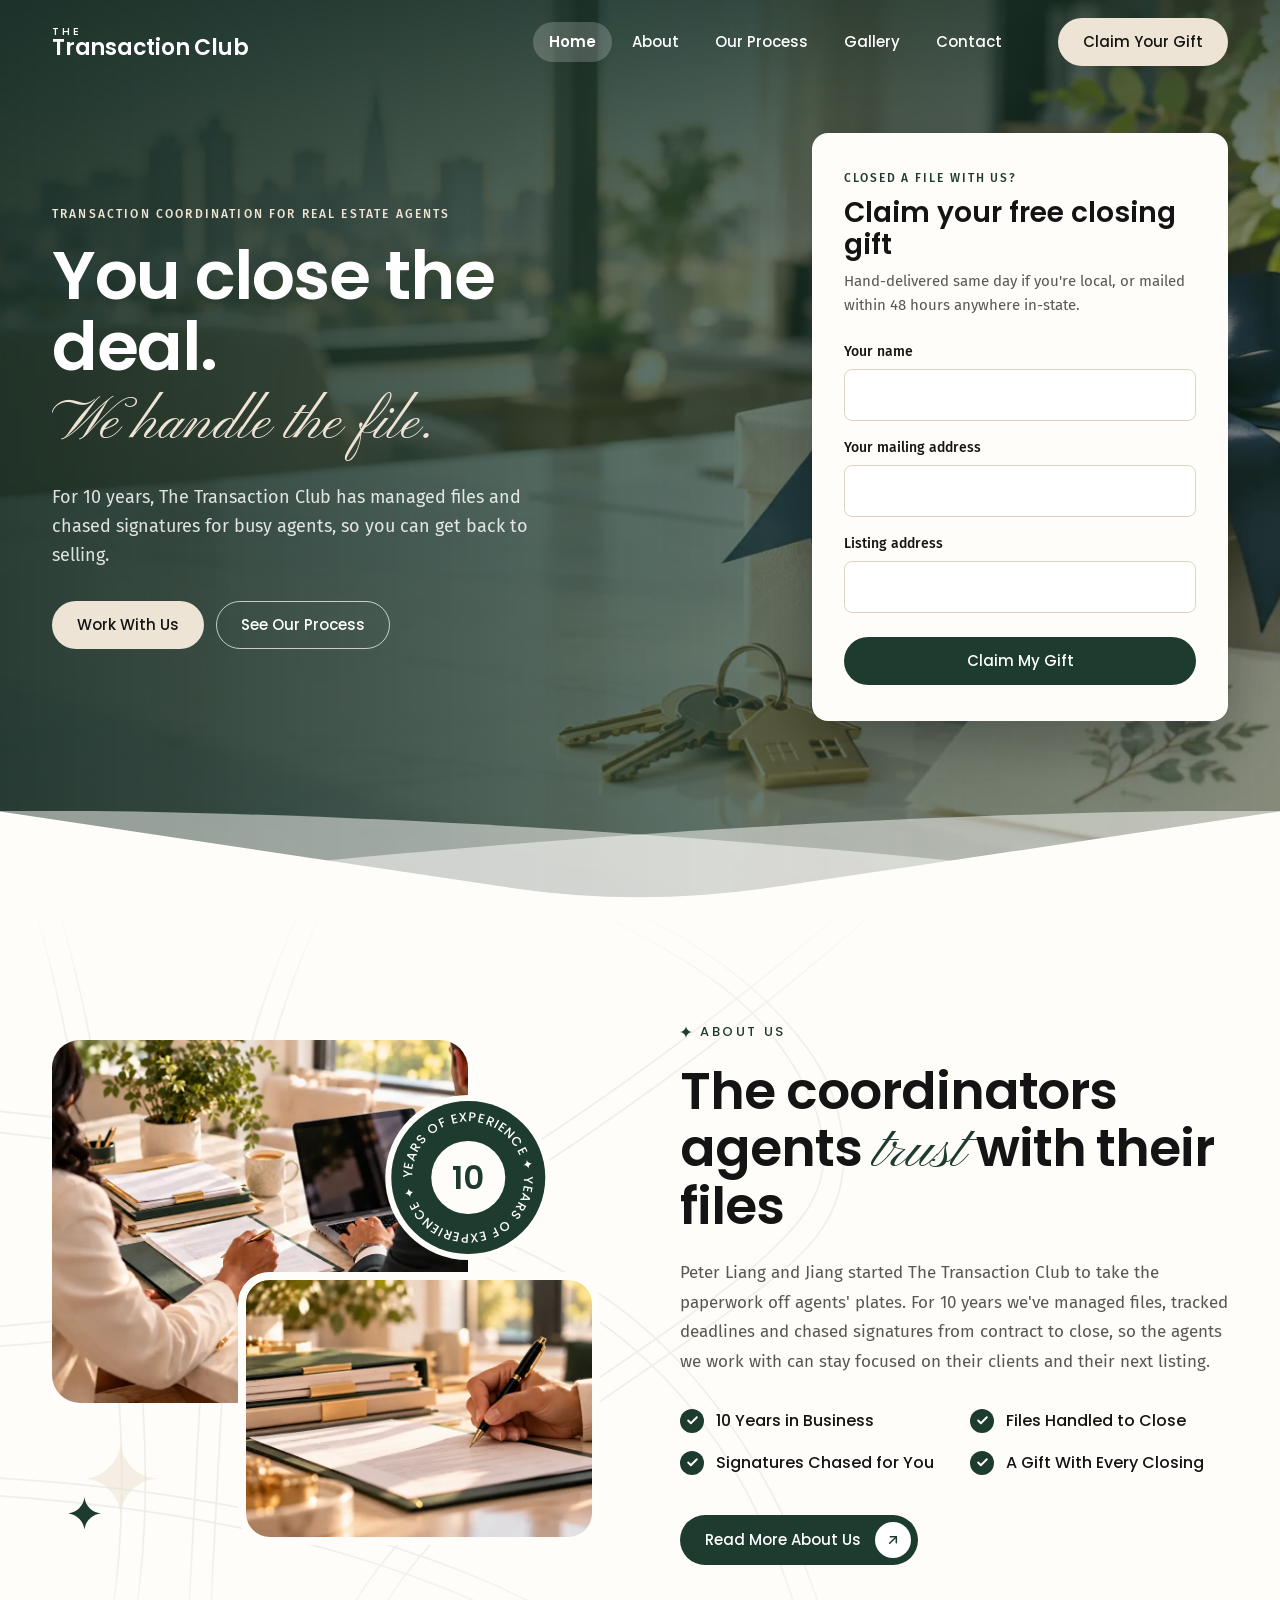
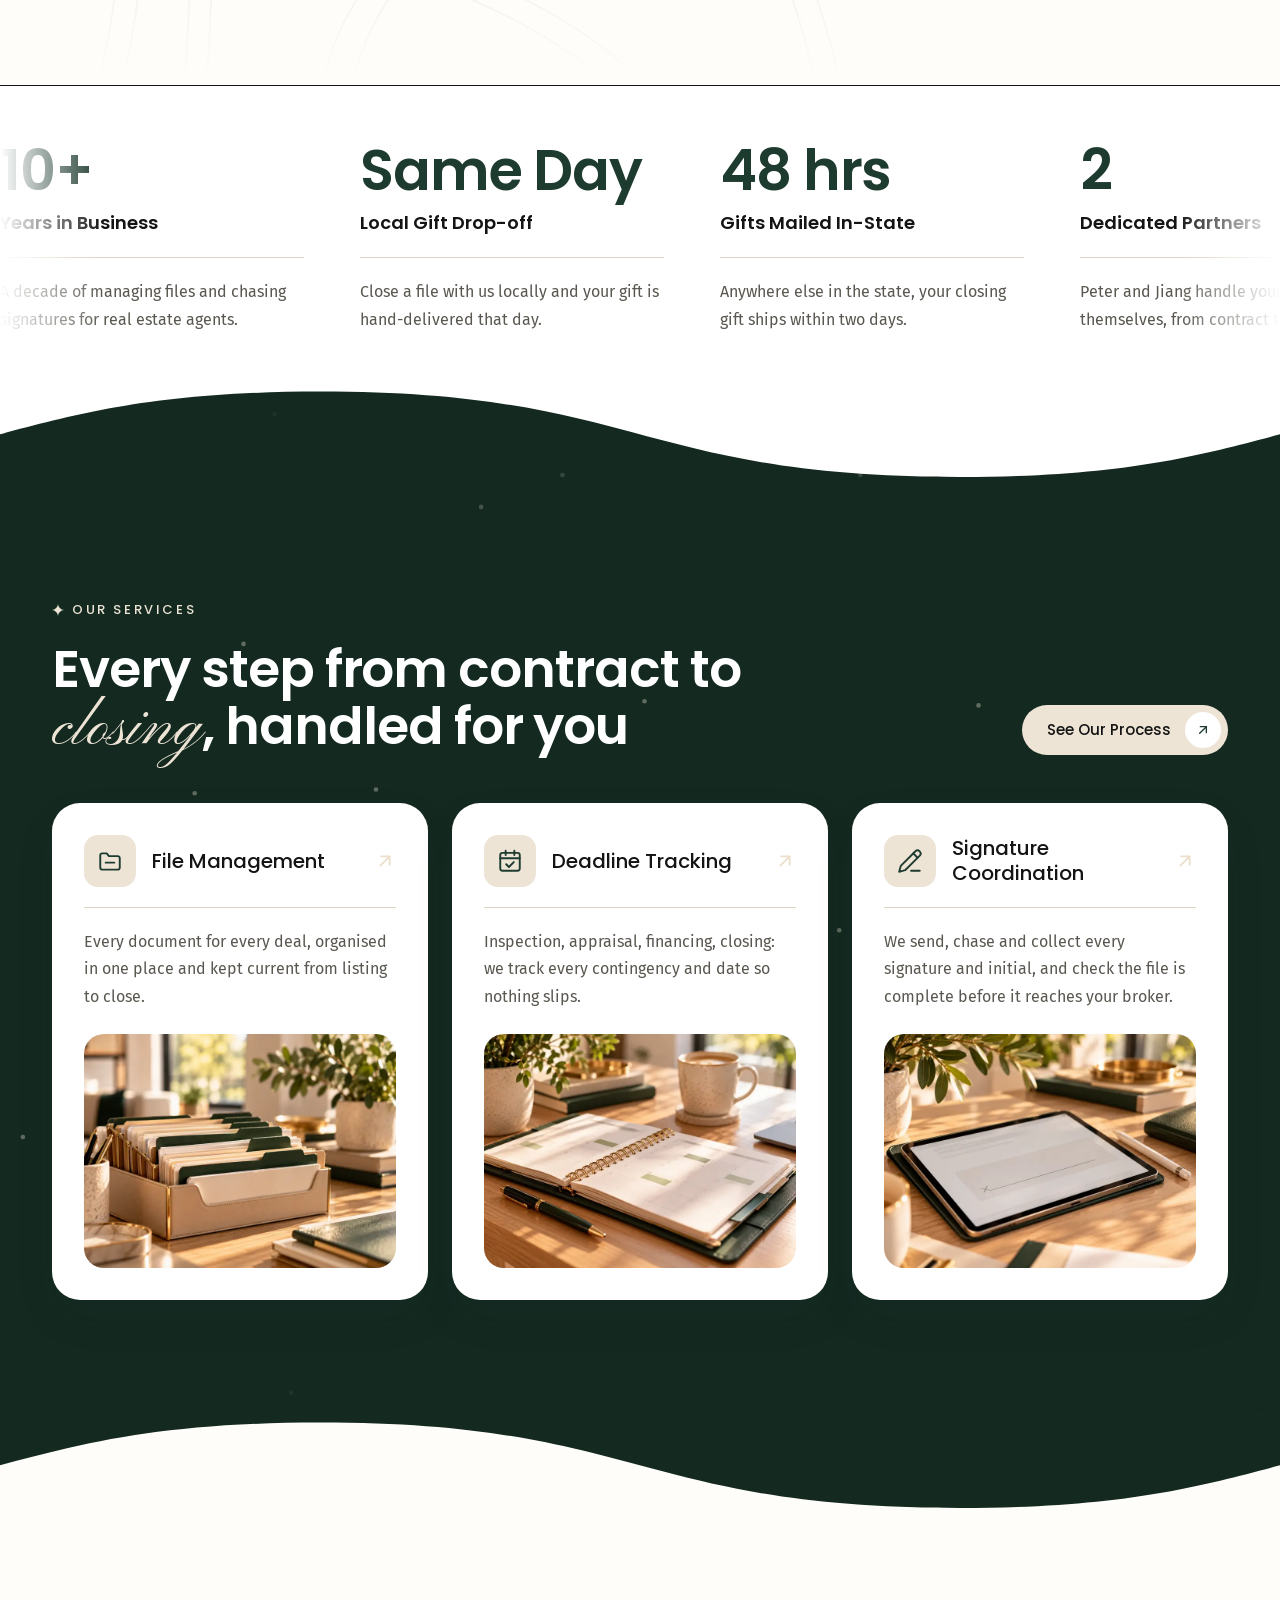
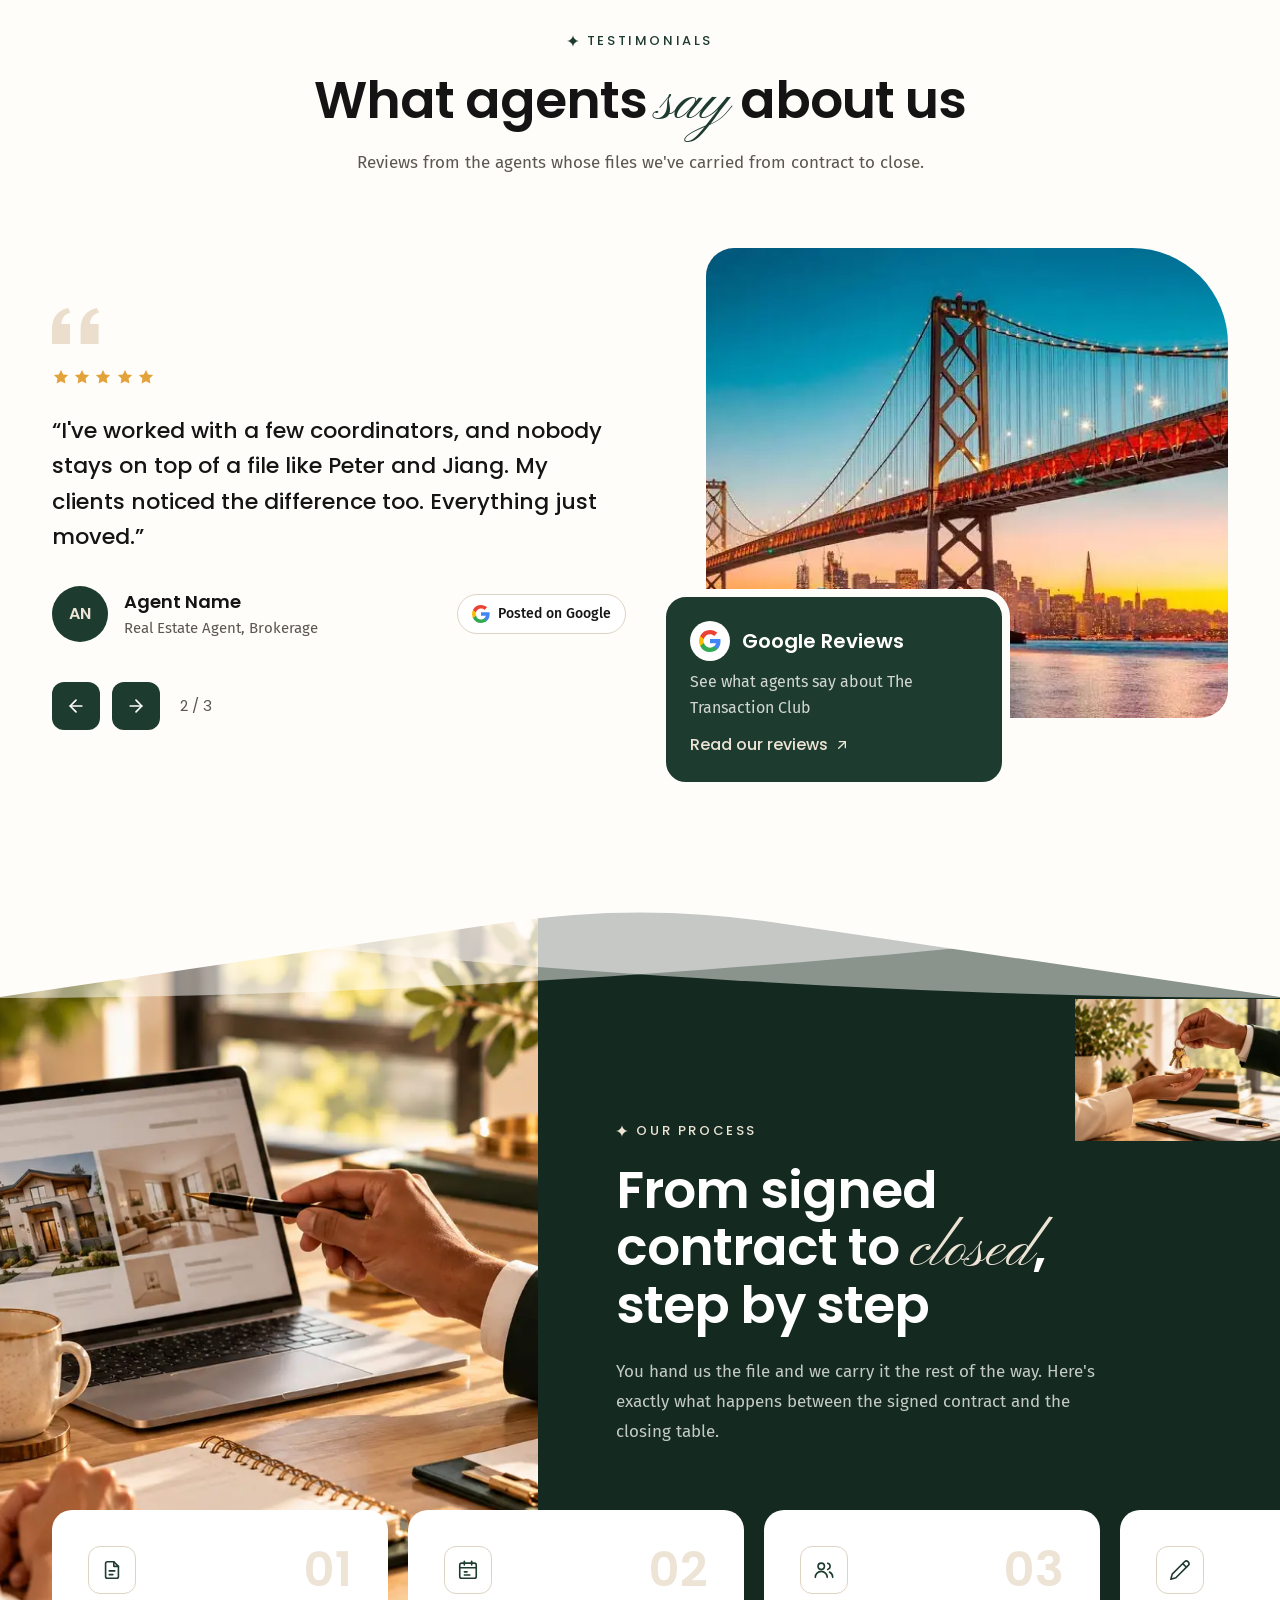
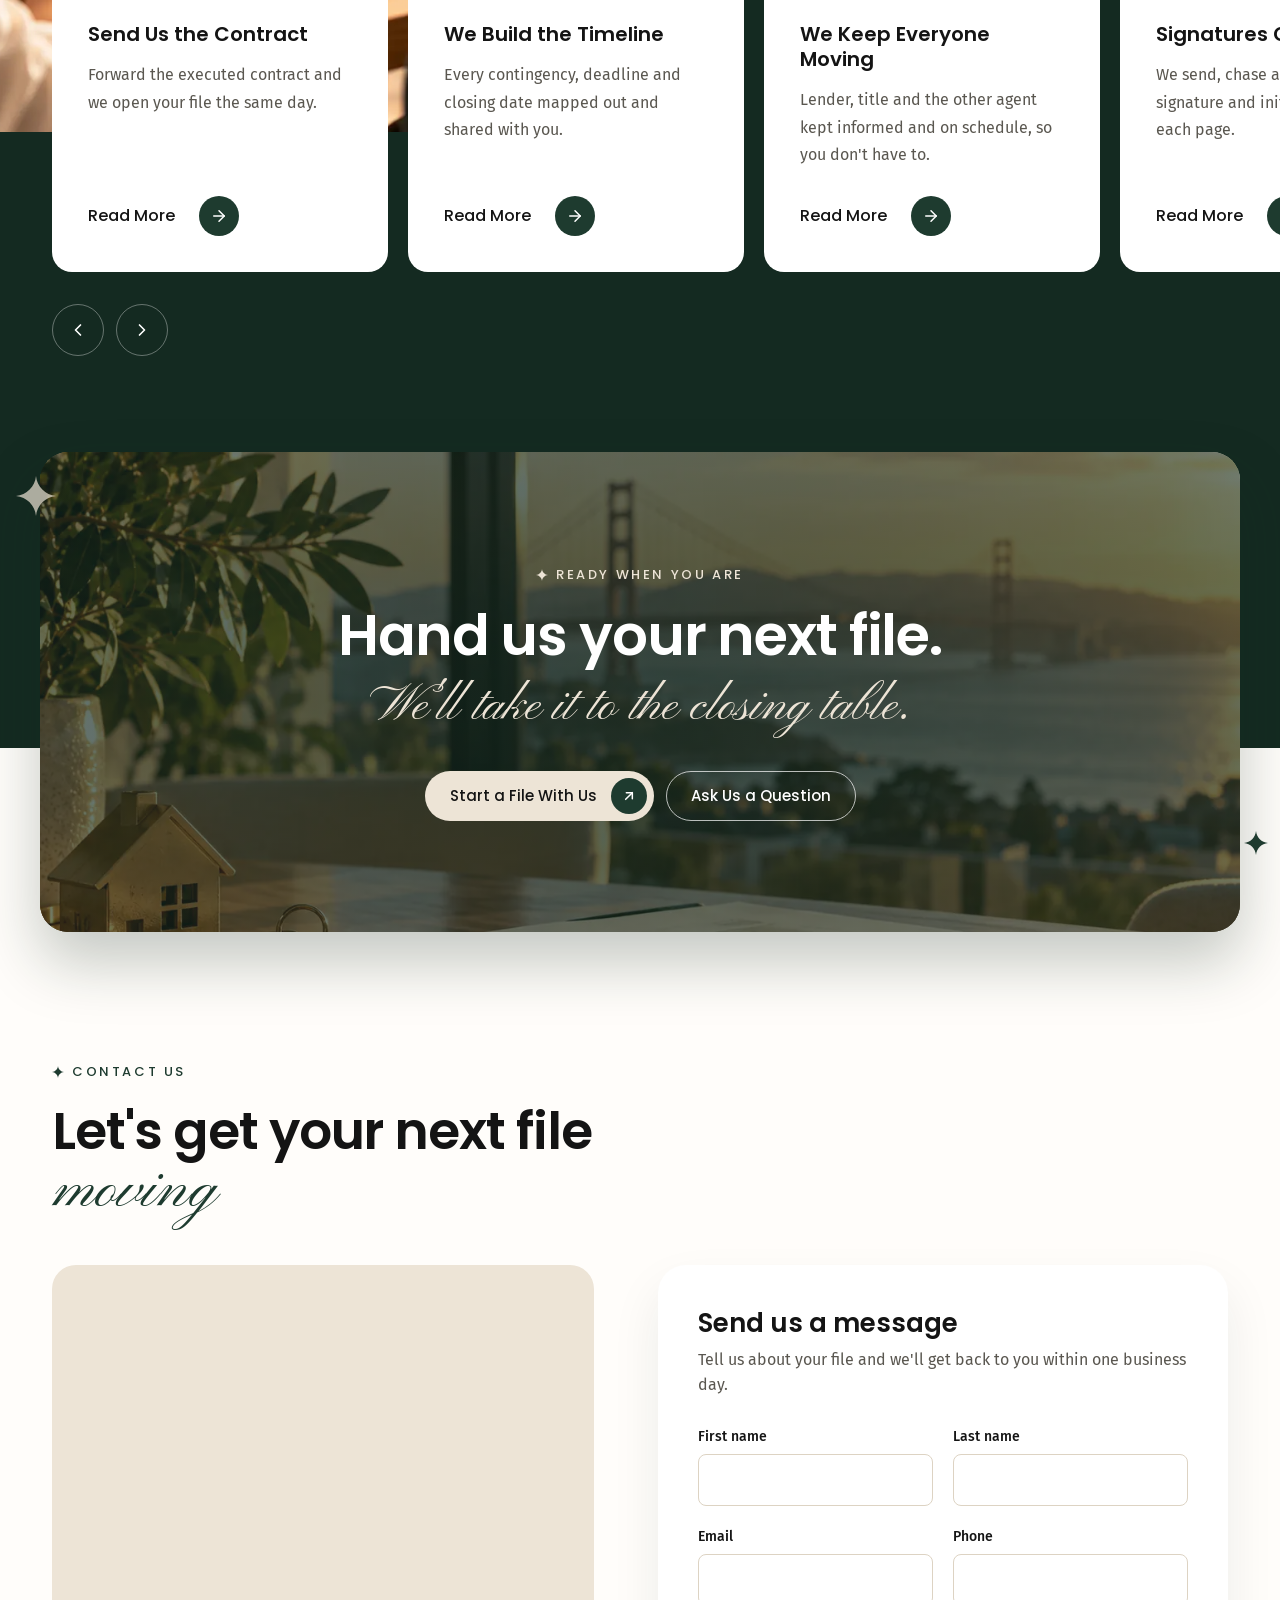
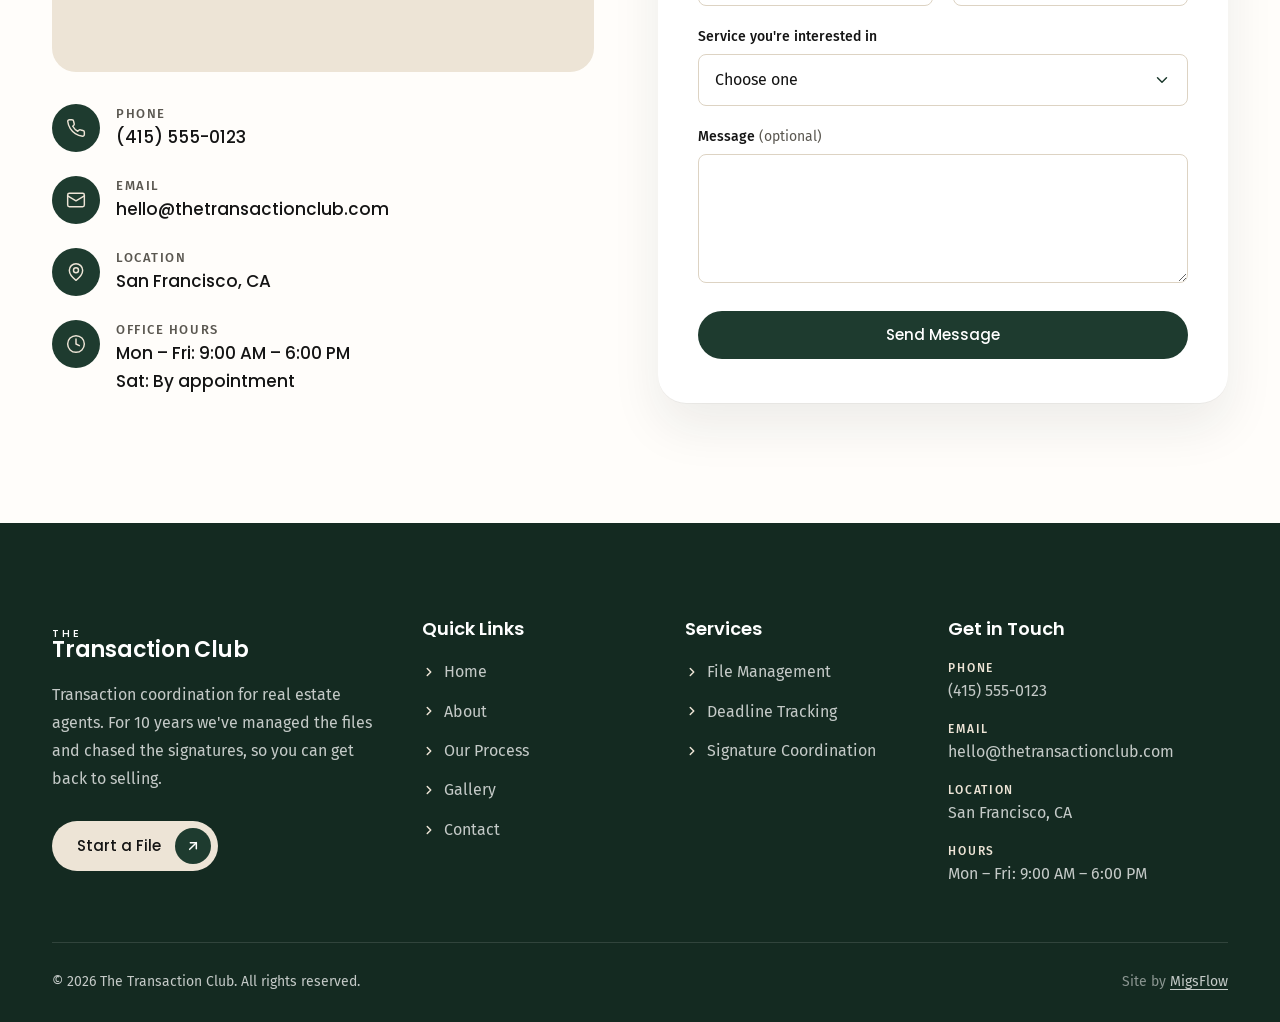
==== index.html @ a82e4ef2 "Initial commit" ====
<!DOCTYPE html>
<html lang="en">
<head>
  <meta charset="UTF-8">
  <meta name="viewport" content="width=device-width, initial-scale=1.0">

  <title>The Transaction Club | Transaction Coordination for Real Estate Agents</title>
  <meta name="description" content="The Transaction Club manages your files and chases signatures so you can focus on selling. 10 years of transaction coordination for real estate agents.">

  <!-- ==========================================================================
       PERFORMANCE: preload above-the-fold fonts only (hero heading + body/nav)
       ========================================================================== -->
  <link rel="preload" href="fonts/poppins-v24-latin-600.woff2" as="font" type="font/woff2" crossorigin>
  <link rel="preload" href="fonts/fira-sans-v18-latin-regular.woff2" as="font" type="font/woff2" crossorigin>
  <link rel="preload" href="fonts/pinyon-script-v24-latin-regular.woff2" as="font" type="font/woff2" crossorigin>

  <!-- Hero slide 1 is the LCP image: preload the crop each device will actually use -->
  <link rel="preload" as="image" type="image/webp" href="images/home/hero-1-m.webp" media="(max-width: 767px)" fetchpriority="high">
  <link rel="preload" as="image" type="image/webp" href="images/home/hero-1.webp" media="(min-width: 768px)" fetchpriority="high">

  <!-- global.css (tokens, fonts, nav, buttons) must load before styles.css -->
  <link rel="stylesheet" href="css/global.css">
  <link rel="stylesheet" href="css/styles.css">

  <script src="javascript/global.js" defer></script>
  <script src="javascript/script.js" defer></script>
</head>

<body>

  <a class="skip-link" href="#main">Skip to content</a>

  <!-- ==========================================================================
       HEADER — transparent over the hero, snaps to white on scroll (global.js)
       ========================================================================== -->
  <header class="header" id="header">
    <div class="container header__inner">

      <!-- TODO: swap the text wordmark for the logo SVG once received -->
      <a class="header__logo" href="index.html" aria-label="The Transaction Club, home">
        <span class="header__logo-small">The</span>
        <span class="header__logo-name">Transaction Club</span>
      </a>

      <nav class="nav" id="nav" aria-label="Primary">
        <ul class="nav__list">
          <li><a class="nav__link" href="index.html" aria-current="page">Home</a></li>
          <li><a class="nav__link" href="html/about.html">About</a></li>
          <li><a class="nav__link" href="html/process.html">Our Process</a></li>
          <li><a class="nav__link" href="html/gallery.html">Gallery</a></li>
          <li><a class="nav__link" href="html/contact.html">Contact</a></li>
        </ul>
        <a class="btn btn--primary nav__cta" href="#closing-gift">Claim Your Gift</a>
      </nav>

      <button class="nav-toggle" id="nav-toggle" type="button" aria-expanded="false" aria-controls="nav" aria-label="Open menu">
        <span class="nav-toggle__bar"></span>
        <span class="nav-toggle__bar"></span>
        <span class="nav-toggle__bar"></span>
      </button>

    </div>
  </header>

  <main id="main">

    <!-- ========================================================================
         HERO — 4 rotating photos (fade + slow zoom) with the closing-gift form
         ======================================================================== -->
    <section class="hero" aria-labelledby="hero-title">

      <!-- Background slides. Decorative (alt=""), so screen readers skip them.
           Desktop: 1672x941. Mobile (-m): 560x941 portrait crops centred on each
           photo's subject. Slide 1 loads eagerly and is preloaded in <head>;
           slides 2–4 are lazy. Source PNGs live in /source-images (not deployed). -->
      <div class="hero__slides" aria-hidden="true">
        <div class="hero__slide is-active">
          <div class="hero__media">
            <picture>
              <source media="(max-width: 767px)" srcset="images/home/hero-1-m.webp" type="image/webp" width="560" height="941">
              <source media="(max-width: 767px)" srcset="images/home/hero-1-m.jpg" type="image/jpeg" width="560" height="941">
              <source srcset="images/home/hero-1.webp" type="image/webp">
              <img class="hero__img" src="images/home/hero-1.jpg" alt="" width="1672" height="941" fetchpriority="high" decoding="async">
            </picture>
          </div>
        </div>
        <div class="hero__slide">
          <div class="hero__media">
            <picture>
              <source media="(max-width: 767px)" srcset="images/home/hero-2-m.webp" type="image/webp" width="560" height="941">
              <source media="(max-width: 767px)" srcset="images/home/hero-2-m.jpg" type="image/jpeg" width="560" height="941">
              <source srcset="images/home/hero-2.webp" type="image/webp">
              <img class="hero__img" src="images/home/hero-2.jpg" alt="" width="1672" height="941" loading="lazy" decoding="async">
            </picture>
          </div>
        </div>
        <div class="hero__slide">
          <div class="hero__media">
            <picture>
              <source media="(max-width: 767px)" srcset="images/home/hero-3-m.webp" type="image/webp" width="560" height="941">
              <source media="(max-width: 767px)" srcset="images/home/hero-3-m.jpg" type="image/jpeg" width="560" height="941">
              <source srcset="images/home/hero-3.webp" type="image/webp">
              <img class="hero__img" src="images/home/hero-3.jpg" alt="" width="1672" height="941" loading="lazy" decoding="async">
            </picture>
          </div>
        </div>
        <div class="hero__slide">
          <div class="hero__media">
            <picture>
              <source media="(max-width: 767px)" srcset="images/home/hero-4-m.webp" type="image/webp" width="560" height="941">
              <source media="(max-width: 767px)" srcset="images/home/hero-4-m.jpg" type="image/jpeg" width="560" height="941">
              <source srcset="images/home/hero-4.webp" type="image/webp">
              <img class="hero__img" src="images/home/hero-4.jpg" alt="" width="1672" height="941" loading="lazy" decoding="async">
            </picture>
          </div>
        </div>
      </div>
      <div class="hero__overlay" aria-hidden="true"></div>

      <div class="container hero__inner">

        <div class="hero__content">
          <p class="hero__eyebrow">Transaction Coordination for Real Estate Agents</p>
          <h1 class="hero__title" id="hero-title">
            You close the deal.
            <span class="hero__title-accent">We handle the file.</span>
          </h1>
          <p class="hero__text">For 10 years, The Transaction Club has managed files and chased signatures for busy agents, so you can get back to selling.</p>
          <div class="hero__actions">
            <a class="btn btn--light" href="html/contact.html">Work With Us</a>
            <a class="btn btn--outline-light" href="html/process.html">See Our Process</a>
          </div>
        </div>

        <!-- Closing gift form. TODO: connect to email + Google Sheet logging -->
        <div class="gift-card" id="closing-gift">
          <p class="gift-card__eyebrow">Closed a file with us?</p>
          <h2 class="gift-card__title">Claim your free closing gift</h2>
          <p class="gift-card__text">Hand-delivered same day if you're local, or mailed within 48 hours anywhere in-state.</p>

          <form class="gift-form" action="#" method="post">
            <div class="form-field">
              <label class="form-field__label" for="gift-name">Your name</label>
              <input class="form-field__input" id="gift-name" name="name" type="text" autocomplete="name" required>
            </div>
            <div class="form-field">
              <label class="form-field__label" for="gift-address">Your mailing address</label>
              <input class="form-field__input" id="gift-address" name="address" type="text" autocomplete="street-address" required>
            </div>
            <div class="form-field">
              <label class="form-field__label" for="gift-listing">Listing address</label>
              <input class="form-field__input" id="gift-listing" name="listing_address" type="text" required>
            </div>
            <button class="btn btn--primary gift-form__submit" type="submit">Claim My Gift</button>
          </form>
        </div>

      </div>

      <!-- Arc divider: the About section's colour rising into the photos -->
      <div class="section-divider section-divider--arc" aria-hidden="true"></div>
    </section>

    <!-- ========================================================================
         ABOUT — two overlapping photos + "years" badge, intro copy, checklist
         Copy is a stand-in drafted from the discovery call; swap in Peter and
         Jiang's own words when they arrive.
         ======================================================================== -->
    <section class="about has-texture" id="about" aria-labelledby="about-title">
      <div class="container about__inner">

        <!-- Below the fold, so both photos lazy load. Desktop files are ~2x each
             frame's displayed size; -m versions serve phones. Source PNGs live in
             /source-images (not deployed). -->
        <div class="about__media">
          <div class="about__photo about__photo--main">
            <picture>
              <source media="(max-width: 767px)" srcset="images/home/about-team-m.webp" type="image/webp" width="560" height="487">
              <source media="(max-width: 767px)" srcset="images/home/about-team-m.jpg" type="image/jpeg" width="560" height="487">
              <source srcset="images/home/about-team.webp" type="image/webp">
              <img src="images/home/about-team.jpg" alt="Two coordinators working through a client's file, one signing paperwork and one on a laptop" width="880" height="765" loading="lazy" decoding="async">
            </picture>
          </div>
          <div class="about__photo about__photo--inset">
            <picture>
              <source media="(max-width: 767px)" srcset="images/home/about-signing-m.webp" type="image/webp" width="480" height="360">
              <source media="(max-width: 767px)" srcset="images/home/about-signing-m.jpg" type="image/jpeg" width="480" height="360">
              <source srcset="images/home/about-signing.webp" type="image/webp">
              <img src="images/home/about-signing.jpg" alt="A hand signing closing documents with a gold pen" width="760" height="570" loading="lazy" decoding="async">
            </picture>
          </div>

          <!-- Spinning ring text; the number in the middle stays still -->
          <div class="about__badge">
            <svg class="about__badge-ring" viewBox="0 0 120 120" aria-hidden="true">
              <defs>
                <path id="about-badge-circle" d="M60,60 m-44,0 a44,44 0 1,1 88,0 a44,44 0 1,1 -88,0" />
              </defs>
              <text>
                <textPath href="#about-badge-circle" textLength="270">YEARS OF EXPERIENCE ✦ YEARS OF EXPERIENCE ✦</textPath>
              </text>
            </svg>
            <p class="about__badge-number"><span>10</span><span class="visually-hidden"> years of experience</span></p>
          </div>

          <!-- Decorative sparkles -->
          <svg class="about__spark about__spark--lg" viewBox="0 0 24 24" aria-hidden="true"><path d="M12 0c.6 6.4 5.6 11.4 12 12-6.4.6-11.4 5.6-12 12-.6-6.4-5.6-11.4-12-12C6.4 11.4 11.4 6.4 12 0Z" /></svg>
          <svg class="about__spark about__spark--sm" viewBox="0 0 24 24" aria-hidden="true"><path d="M12 0c.6 6.4 5.6 11.4 12 12-6.4.6-11.4 5.6-12 12-.6-6.4-5.6-11.4-12-12C6.4 11.4 11.4 6.4 12 0Z" /></svg>
        </div>

        <div class="about__content">
          <p class="eyebrow">
            <svg class="eyebrow__icon" viewBox="0 0 24 24" aria-hidden="true"><path d="M12 0c.6 6.4 5.6 11.4 12 12-6.4.6-11.4 5.6-12 12-.6-6.4-5.6-11.4-12-12C6.4 11.4 11.4 6.4 12 0Z" /></svg>
            About Us
          </p>

          <h2 class="section-title" id="about-title">
            The coordinators agents <span class="section-title__accent">trust</span> with their files
          </h2>

          <p class="about__text">
            Peter Liang and Jiang started The Transaction Club to take the paperwork off agents' plates.
            For 10 years we've managed files, tracked deadlines and chased signatures from contract to
            close, so the agents we work with can stay focused on their clients and their next listing.
          </p>

          <ul class="about__list">
            <li class="check-item">10 Years in Business</li>
            <li class="check-item">Files Handled to Close</li>
            <li class="check-item">Signatures Chased for You</li>
            <li class="check-item">A Gift With Every Closing</li>
          </ul>

          <a class="btn btn--primary btn--badge" href="html/about.html">
            Read More About Us
            <span class="btn__badge" aria-hidden="true">
              <svg viewBox="0 0 24 24" fill="none" stroke="currentColor" stroke-width="2.25" stroke-linecap="round" stroke-linejoin="round"><line x1="7" y1="17" x2="17" y2="7" /><polyline points="8 7 17 7 17 16" /></svg>
            </span>
          </a>
        </div>

      </div>
    </section>

    <!-- ========================================================================
         STATS MARQUEE — drifts slowly left to right (pure CSS, styles.css).
         The list is repeated once (aria-hidden) so the loop is seamless;
         screen readers only read the first copy. Pauses on hover; stands
         still for reduced motion. Edit BOTH lists when changing a stat.
         ======================================================================== -->
    <section class="stats" aria-label="The Transaction Club at a glance">
      <div class="stats__frame">
        <div class="stats__viewport">
          <div class="stats__track">
            <ul class="stats__group">
              <li class="stat">
                <p class="stat__number">10+</p>
                <p class="stat__label">Years in Business</p>
                <p class="stat__text">A decade of managing files and chasing signatures for real estate agents.</p>
              </li>
              <li class="stat">
                <p class="stat__number">Same Day</p>
                <p class="stat__label">Local Gift Drop-off</p>
                <p class="stat__text">Close a file with us locally and your gift is hand-delivered that day.</p>
              </li>
              <li class="stat">
                <p class="stat__number">48 hrs</p>
                <p class="stat__label">Gifts Mailed In-State</p>
                <p class="stat__text">Anywhere else in the state, your closing gift ships within two days.</p>
              </li>
              <li class="stat">
                <p class="stat__number">2</p>
                <p class="stat__label">Dedicated Partners</p>
                <p class="stat__text">Peter and Jiang handle your files themselves, from contract to close.</p>
              </li>
              <li class="stat">
                <p class="stat__number">0</p>
                <p class="stat__label">Portals to Learn</p>
                <p class="stat__text">No logins or new software. Send us the file and we take it from there.</p>
              </li>
            </ul>
            <ul class="stats__group" aria-hidden="true">
              <li class="stat">
                <p class="stat__number">10+</p>
                <p class="stat__label">Years in Business</p>
                <p class="stat__text">A decade of managing files and chasing signatures for real estate agents.</p>
              </li>
              <li class="stat">
                <p class="stat__number">Same Day</p>
                <p class="stat__label">Local Gift Drop-off</p>
                <p class="stat__text">Close a file with us locally and your gift is hand-delivered that day.</p>
              </li>
              <li class="stat">
                <p class="stat__number">48 hrs</p>
                <p class="stat__label">Gifts Mailed In-State</p>
                <p class="stat__text">Anywhere else in the state, your closing gift ships within two days.</p>
              </li>
              <li class="stat">
                <p class="stat__number">2</p>
                <p class="stat__label">Dedicated Partners</p>
                <p class="stat__text">Peter and Jiang handle your files themselves, from contract to close.</p>
              </li>
              <li class="stat">
                <p class="stat__number">0</p>
                <p class="stat__label">Portals to Learn</p>
                <p class="stat__text">No logins or new software. Send us the file and we take it from there.</p>
              </li>
            </ul>
          </div>
        </div>
      </div>
    </section>

    <!-- ========================================================================
         SERVICES — header on tan; the cards straddle the tan/white split
         (the white band starts partway down the cards, see styles.css).
         Card photos: 800x600 desktop, 640x480 (-m) phones; source PNGs in
         /source-images. Copy is a stand-in drafted from the discovery call.
         ======================================================================== -->
    <section class="services has-texture has-texture--particles" aria-labelledby="services-title">
      <div class="services__top">
        <!-- Bubble divider: the stats strip's white flowing down into this one -->
        <div class="section-divider section-divider--top section-divider--bubble" aria-hidden="true"></div>

        <div class="container section-head">
          <div>
            <p class="eyebrow">
              <svg class="eyebrow__icon" viewBox="0 0 24 24" aria-hidden="true"><path d="M12 0c.6 6.4 5.6 11.4 12 12-6.4.6-11.4 5.6-12 12-.6-6.4-5.6-11.4-12-12C6.4 11.4 11.4 6.4 12 0Z" /></svg>
              Our Services
            </p>
            <h2 class="section-title" id="services-title">
              Every step from contract to <span class="section-title__accent">closing</span>, handled for you
            </h2>
          </div>

          <a class="btn btn--primary btn--badge" href="html/process.html">
            See Our Process
            <span class="btn__badge" aria-hidden="true"><svg viewBox="0 0 24 24" fill="none" stroke="currentColor" stroke-width="2" stroke-linecap="round" stroke-linejoin="round"><line x1="7" y1="17" x2="17" y2="7" /><polyline points="8 7 17 7 17 16" /></svg></span>
          </a>
        </div>
      </div>

      <div class="services__bottom">
        <ul class="container services__grid">
          <li class="service-card">
            <div class="service-card__head">
              <span class="service-card__icon" aria-hidden="true">
                <svg viewBox="0 0 24 24" fill="none" stroke="currentColor" stroke-width="1.75" stroke-linecap="round" stroke-linejoin="round"><path d="M3 7a2 2 0 0 1 2-2h4l2 2.5h8a2 2 0 0 1 2 2V18a2 2 0 0 1-2 2H5a2 2 0 0 1-2-2Z" /><path d="M8 13.5h8" /></svg>
              </span>
              <h3 class="service-card__title">
                <a class="service-card__link" href="html/process.html">File Management</a>
              </h3>
              <span class="service-card__arrow" aria-hidden="true"><svg viewBox="0 0 24 24" fill="none" stroke="currentColor" stroke-width="2" stroke-linecap="round" stroke-linejoin="round"><line x1="7" y1="17" x2="17" y2="7" /><polyline points="8 7 17 7 17 16" /></svg></span>
            </div>
            <p class="service-card__text">Every document for every deal, organised in one place and kept current from listing to close.</p>
            <div class="service-card__photo">
              <picture>
                <source media="(max-width: 767px)" srcset="images/home/services-file-management-m.webp" type="image/webp" width="640" height="480">
                <source media="(max-width: 767px)" srcset="images/home/services-file-management-m.jpg" type="image/jpeg" width="640" height="480">
                <source srcset="images/home/services-file-management.webp" type="image/webp">
                <img src="images/home/services-file-management.jpg" alt="A desk organiser filled with neatly tabbed transaction files" width="800" height="600" loading="lazy" decoding="async">
              </picture>
            </div>
          </li>
          <li class="service-card">
            <div class="service-card__head">
              <span class="service-card__icon" aria-hidden="true">
                <svg viewBox="0 0 24 24" fill="none" stroke="currentColor" stroke-width="1.75" stroke-linecap="round" stroke-linejoin="round"><rect x="3" y="4.5" width="18" height="16.5" rx="2" /><path d="M16 2.5v4" /><path d="M8 2.5v4" /><path d="M3 9.5h18" /><path d="m8.5 15 2.5 2.5 4.5-4.5" /></svg>
              </span>
              <h3 class="service-card__title">
                <a class="service-card__link" href="html/process.html">Deadline Tracking</a>
              </h3>
              <span class="service-card__arrow" aria-hidden="true"><svg viewBox="0 0 24 24" fill="none" stroke="currentColor" stroke-width="2" stroke-linecap="round" stroke-linejoin="round"><line x1="7" y1="17" x2="17" y2="7" /><polyline points="8 7 17 7 17 16" /></svg></span>
            </div>
            <p class="service-card__text">Inspection, appraisal, financing, closing: we track every contingency and date so nothing slips.</p>
            <div class="service-card__photo">
              <picture>
                <source media="(max-width: 767px)" srcset="images/home/services-deadline-tracking-m.webp" type="image/webp" width="640" height="480">
                <source media="(max-width: 767px)" srcset="images/home/services-deadline-tracking-m.jpg" type="image/jpeg" width="640" height="480">
                <source srcset="images/home/services-deadline-tracking.webp" type="image/webp">
                <img src="images/home/services-deadline-tracking.jpg" alt="An open planner with key dates highlighted beside a pen and coffee" width="800" height="600" loading="lazy" decoding="async">
              </picture>
            </div>
          </li>
          <li class="service-card">
            <div class="service-card__head">
              <span class="service-card__icon" aria-hidden="true">
                <svg viewBox="0 0 24 24" fill="none" stroke="currentColor" stroke-width="1.75" stroke-linecap="round" stroke-linejoin="round"><path d="M17 3a2.83 2.83 0 0 1 4 4L7.5 20.5 2 22l1.5-5.5Z" /><path d="m15 5 4 4" /><path d="M13 21h8" /></svg>
              </span>
              <h3 class="service-card__title">
                <a class="service-card__link" href="html/process.html">Signature Coordination</a>
              </h3>
              <span class="service-card__arrow" aria-hidden="true"><svg viewBox="0 0 24 24" fill="none" stroke="currentColor" stroke-width="2" stroke-linecap="round" stroke-linejoin="round"><line x1="7" y1="17" x2="17" y2="7" /><polyline points="8 7 17 7 17 16" /></svg></span>
            </div>
            <p class="service-card__text">We send, chase and collect every signature and initial, and check the file is complete before it reaches your broker.</p>
            <div class="service-card__photo">
              <picture>
                <source media="(max-width: 767px)" srcset="images/home/services-signature-coordination-m.webp" type="image/webp" width="640" height="480">
                <source media="(max-width: 767px)" srcset="images/home/services-signature-coordination-m.jpg" type="image/jpeg" width="640" height="480">
                <source srcset="images/home/services-signature-coordination.webp" type="image/webp">
                <img src="images/home/services-signature-coordination.jpg" alt="A tablet showing an e-signature line, with a stylus beside it" width="800" height="600" loading="lazy" decoding="async">
              </picture>
            </div>
          </li>
        </ul>
      </div>
    </section>


    <!-- ========================================================================
         TESTIMONIALS — rotating Google reviews (script.js) + photo with a
         Google card. PLACEHOLDER REVIEWS: the quotes and "Agent Name" lines
         are stand-ins and must be replaced with real Google reviews before
         launch. TODO: once the Google Business Profile exists, swap every
         href="#testimonials" below for the profile's reviews URL.
         ======================================================================== -->
    <section class="testimonials" id="testimonials" aria-labelledby="testimonials-title">
      <!-- Bubble divider: the Services green flowing down into this section -->
      <div class="section-divider section-divider--top section-divider--bubble" aria-hidden="true"></div>

      <div class="container">

        <header class="testimonials__head">
          <p class="eyebrow">
            <svg class="eyebrow__icon" viewBox="0 0 24 24" aria-hidden="true"><path d="M12 0c.6 6.4 5.6 11.4 12 12-6.4.6-11.4 5.6-12 12-.6-6.4-5.6-11.4-12-12C6.4 11.4 11.4 6.4 12 0Z" /></svg>
            Testimonials
          </p>
          <h2 class="section-title" id="testimonials-title">
            What agents <span class="section-title__accent">say</span> about us
          </h2>
          <p class="testimonials__intro">Reviews from the agents whose files we've carried from contract to close.</p>
        </header>

        <div class="testimonials__inner">

          <div class="reviews" aria-roledescription="carousel" aria-label="Agent reviews" data-reviews>
            <svg class="reviews__mark" viewBox="0 0 48 36" aria-hidden="true"><path d="M0 36V21.6C0 9.6 5.4 2.4 16.2 0l2.2 4.6C12.6 6.4 9.6 10.2 9.4 16H18v20H0Zm28.6 0V21.6C28.6 9.6 34 2.4 44.8 0L47 4.6c-5.8 1.8-8.8 5.6-9 11.4h8.6v20H28.6Z"/></svg>

            <div class="reviews__track" aria-live="off">
            <figure class="review is-active" role="group" aria-roledescription="slide" aria-label="1 of 3">
              <span class="stars" aria-label="5 out of 5 stars"><svg viewBox="0 0 24 24" aria-hidden="true"><path d="m12 2.5 2.94 6 6.56.95-4.75 4.63 1.12 6.53L12 17.52l-5.87 3.09 1.12-6.53L2.5 9.45l6.56-.95Z"/></svg><svg viewBox="0 0 24 24" aria-hidden="true"><path d="m12 2.5 2.94 6 6.56.95-4.75 4.63 1.12 6.53L12 17.52l-5.87 3.09 1.12-6.53L2.5 9.45l6.56-.95Z"/></svg><svg viewBox="0 0 24 24" aria-hidden="true"><path d="m12 2.5 2.94 6 6.56.95-4.75 4.63 1.12 6.53L12 17.52l-5.87 3.09 1.12-6.53L2.5 9.45l6.56-.95Z"/></svg><svg viewBox="0 0 24 24" aria-hidden="true"><path d="m12 2.5 2.94 6 6.56.95-4.75 4.63 1.12 6.53L12 17.52l-5.87 3.09 1.12-6.53L2.5 9.45l6.56-.95Z"/></svg><svg viewBox="0 0 24 24" aria-hidden="true"><path d="m12 2.5 2.94 6 6.56.95-4.75 4.63 1.12 6.53L12 17.52l-5.87 3.09 1.12-6.53L2.5 9.45l6.56-.95Z"/></svg></span>
              <blockquote class="review__quote">
                <p>&ldquo;They took every file off my plate. Deadlines tracked, signatures chased, and I got a heads-up before anything could slip. I closed more deals this year because I wasn't buried in paperwork.&rdquo;</p>
              </blockquote>
              <figcaption class="review__author">
                <span class="review__avatar" aria-hidden="true">AN</span>
                <span class="review__meta">
                  <span class="review__name">Agent Name</span>
                  <span class="review__role">Real Estate Agent, Brokerage</span>
                </span>
                <a class="review__source" href="#testimonials">
                  <svg class="google-g" viewBox="0 0 24 24" aria-hidden="true"><path fill="#4285F4" d="M23.5 12.27c0-.85-.08-1.67-.22-2.45H12v4.64h6.46a5.52 5.52 0 0 1-2.4 3.62v3h3.88c2.27-2.09 3.56-5.17 3.56-8.81Z"/><path fill="#34A853" d="M12 24c3.24 0 5.96-1.07 7.94-2.92l-3.88-3c-1.07.72-2.45 1.15-4.06 1.15-3.12 0-5.77-2.11-6.71-4.95H1.28v3.1A12 12 0 0 0 12 24Z"/><path fill="#FBBC05" d="M5.29 14.28A7.2 7.2 0 0 1 4.91 12c0-.79.14-1.56.38-2.28v-3.1H1.28A12 12 0 0 0 0 12c0 1.94.46 3.77 1.28 5.38l4.01-3.1Z"/><path fill="#EA4335" d="M12 4.77c1.76 0 3.34.61 4.59 1.8l3.44-3.44C17.95 1.19 15.24 0 12 0A12 12 0 0 0 1.28 6.62l4.01 3.1C6.23 6.88 8.88 4.77 12 4.77Z"/></svg>
                  <span>Posted on Google</span>
                </a>
              </figcaption>
            </figure>
            <figure class="review" role="group" aria-roledescription="slide" aria-label="2 of 3" aria-hidden="true" inert>
              <span class="stars" aria-label="5 out of 5 stars"><svg viewBox="0 0 24 24" aria-hidden="true"><path d="m12 2.5 2.94 6 6.56.95-4.75 4.63 1.12 6.53L12 17.52l-5.87 3.09 1.12-6.53L2.5 9.45l6.56-.95Z"/></svg><svg viewBox="0 0 24 24" aria-hidden="true"><path d="m12 2.5 2.94 6 6.56.95-4.75 4.63 1.12 6.53L12 17.52l-5.87 3.09 1.12-6.53L2.5 9.45l6.56-.95Z"/></svg><svg viewBox="0 0 24 24" aria-hidden="true"><path d="m12 2.5 2.94 6 6.56.95-4.75 4.63 1.12 6.53L12 17.52l-5.87 3.09 1.12-6.53L2.5 9.45l6.56-.95Z"/></svg><svg viewBox="0 0 24 24" aria-hidden="true"><path d="m12 2.5 2.94 6 6.56.95-4.75 4.63 1.12 6.53L12 17.52l-5.87 3.09 1.12-6.53L2.5 9.45l6.56-.95Z"/></svg><svg viewBox="0 0 24 24" aria-hidden="true"><path d="m12 2.5 2.94 6 6.56.95-4.75 4.63 1.12 6.53L12 17.52l-5.87 3.09 1.12-6.53L2.5 9.45l6.56-.95Z"/></svg></span>
              <blockquote class="review__quote">
                <p>&ldquo;I've worked with a few coordinators, and nobody stays on top of a file like Peter and Jiang. My clients noticed the difference too. Everything just moved.&rdquo;</p>
              </blockquote>
              <figcaption class="review__author">
                <span class="review__avatar" aria-hidden="true">AN</span>
                <span class="review__meta">
                  <span class="review__name">Agent Name</span>
                  <span class="review__role">Real Estate Agent, Brokerage</span>
                </span>
                <a class="review__source" href="#testimonials">
                  <svg class="google-g" viewBox="0 0 24 24" aria-hidden="true"><path fill="#4285F4" d="M23.5 12.27c0-.85-.08-1.67-.22-2.45H12v4.64h6.46a5.52 5.52 0 0 1-2.4 3.62v3h3.88c2.27-2.09 3.56-5.17 3.56-8.81Z"/><path fill="#34A853" d="M12 24c3.24 0 5.96-1.07 7.94-2.92l-3.88-3c-1.07.72-2.45 1.15-4.06 1.15-3.12 0-5.77-2.11-6.71-4.95H1.28v3.1A12 12 0 0 0 12 24Z"/><path fill="#FBBC05" d="M5.29 14.28A7.2 7.2 0 0 1 4.91 12c0-.79.14-1.56.38-2.28v-3.1H1.28A12 12 0 0 0 0 12c0 1.94.46 3.77 1.28 5.38l4.01-3.1Z"/><path fill="#EA4335" d="M12 4.77c1.76 0 3.34.61 4.59 1.8l3.44-3.44C17.95 1.19 15.24 0 12 0A12 12 0 0 0 1.28 6.62l4.01 3.1C6.23 6.88 8.88 4.77 12 4.77Z"/></svg>
                  <span>Posted on Google</span>
                </a>
              </figcaption>
            </figure>
            <figure class="review" role="group" aria-roledescription="slide" aria-label="3 of 3" aria-hidden="true" inert>
              <span class="stars" aria-label="5 out of 5 stars"><svg viewBox="0 0 24 24" aria-hidden="true"><path d="m12 2.5 2.94 6 6.56.95-4.75 4.63 1.12 6.53L12 17.52l-5.87 3.09 1.12-6.53L2.5 9.45l6.56-.95Z"/></svg><svg viewBox="0 0 24 24" aria-hidden="true"><path d="m12 2.5 2.94 6 6.56.95-4.75 4.63 1.12 6.53L12 17.52l-5.87 3.09 1.12-6.53L2.5 9.45l6.56-.95Z"/></svg><svg viewBox="0 0 24 24" aria-hidden="true"><path d="m12 2.5 2.94 6 6.56.95-4.75 4.63 1.12 6.53L12 17.52l-5.87 3.09 1.12-6.53L2.5 9.45l6.56-.95Z"/></svg><svg viewBox="0 0 24 24" aria-hidden="true"><path d="m12 2.5 2.94 6 6.56.95-4.75 4.63 1.12 6.53L12 17.52l-5.87 3.09 1.12-6.53L2.5 9.45l6.56-.95Z"/></svg><svg viewBox="0 0 24 24" aria-hidden="true"><path d="m12 2.5 2.94 6 6.56.95-4.75 4.63 1.12 6.53L12 17.52l-5.87 3.09 1.12-6.53L2.5 9.45l6.56-.95Z"/></svg></span>
              <blockquote class="review__quote">
                <p>&ldquo;Fast, organised and easy to reach. The closing gift was a lovely touch, and my client still talks about it. I send them every file now.&rdquo;</p>
              </blockquote>
              <figcaption class="review__author">
                <span class="review__avatar" aria-hidden="true">AN</span>
                <span class="review__meta">
                  <span class="review__name">Agent Name</span>
                  <span class="review__role">Real Estate Agent, Brokerage</span>
                </span>
                <a class="review__source" href="#testimonials">
                  <svg class="google-g" viewBox="0 0 24 24" aria-hidden="true"><path fill="#4285F4" d="M23.5 12.27c0-.85-.08-1.67-.22-2.45H12v4.64h6.46a5.52 5.52 0 0 1-2.4 3.62v3h3.88c2.27-2.09 3.56-5.17 3.56-8.81Z"/><path fill="#34A853" d="M12 24c3.24 0 5.96-1.07 7.94-2.92l-3.88-3c-1.07.72-2.45 1.15-4.06 1.15-3.12 0-5.77-2.11-6.71-4.95H1.28v3.1A12 12 0 0 0 12 24Z"/><path fill="#FBBC05" d="M5.29 14.28A7.2 7.2 0 0 1 4.91 12c0-.79.14-1.56.38-2.28v-3.1H1.28A12 12 0 0 0 0 12c0 1.94.46 3.77 1.28 5.38l4.01-3.1Z"/><path fill="#EA4335" d="M12 4.77c1.76 0 3.34.61 4.59 1.8l3.44-3.44C17.95 1.19 15.24 0 12 0A12 12 0 0 0 1.28 6.62l4.01 3.1C6.23 6.88 8.88 4.77 12 4.77Z"/></svg>
                  <span>Posted on Google</span>
                </a>
              </figcaption>
            </figure>
            </div>

            <div class="reviews__controls">
              <button class="reviews__arrow" type="button" aria-label="Previous review" data-reviews-prev>
                <svg viewBox="0 0 24 24" fill="none" stroke="currentColor" stroke-width="2" stroke-linecap="round" stroke-linejoin="round" aria-hidden="true"><line x1="19" y1="12" x2="5" y2="12" /><polyline points="12 19 5 12 12 5" /></svg>
              </button>
              <button class="reviews__arrow" type="button" aria-label="Next review" data-reviews-next>
                <svg viewBox="0 0 24 24" fill="none" stroke="currentColor" stroke-width="2" stroke-linecap="round" stroke-linejoin="round" aria-hidden="true"><line x1="5" y1="12" x2="19" y2="12" /><polyline points="12 5 19 12 12 19" /></svg>
              </button>
              <p class="reviews__count" aria-hidden="true"><span data-reviews-current>1</span> / 3</p>
            </div>
          </div>

          <div class="testimonials__media">
            <!-- Source is only 668x459, so it is served at its cropped native size
                 (510x459, no upscaling). Swap in a larger original if one exists. -->
            <div class="testimonials__photo">
              <picture>
                <source srcset="images/home/testimonials-bridge.webp" type="image/webp">
                <img src="images/home/testimonials-bridge.jpg" alt="The San Francisco–Oakland Bay Bridge and city skyline at sunset" width="510" height="459" loading="lazy" decoding="async">
              </picture>
            </div>

            <a class="google-card" href="#testimonials">
              <span class="google-card__top">
                <span class="google-card__logo"><svg class="google-g" viewBox="0 0 24 24" aria-hidden="true"><path fill="#4285F4" d="M23.5 12.27c0-.85-.08-1.67-.22-2.45H12v4.64h6.46a5.52 5.52 0 0 1-2.4 3.62v3h3.88c2.27-2.09 3.56-5.17 3.56-8.81Z"/><path fill="#34A853" d="M12 24c3.24 0 5.96-1.07 7.94-2.92l-3.88-3c-1.07.72-2.45 1.15-4.06 1.15-3.12 0-5.77-2.11-6.71-4.95H1.28v3.1A12 12 0 0 0 12 24Z"/><path fill="#FBBC05" d="M5.29 14.28A7.2 7.2 0 0 1 4.91 12c0-.79.14-1.56.38-2.28v-3.1H1.28A12 12 0 0 0 0 12c0 1.94.46 3.77 1.28 5.38l4.01-3.1Z"/><path fill="#EA4335" d="M12 4.77c1.76 0 3.34.61 4.59 1.8l3.44-3.44C17.95 1.19 15.24 0 12 0A12 12 0 0 0 1.28 6.62l4.01 3.1C6.23 6.88 8.88 4.77 12 4.77Z"/></svg></span>
                <span class="google-card__title">Google Reviews</span>
              </span>
              <span class="google-card__text">See what agents say about The Transaction Club</span>
              <span class="google-card__cta">
                Read our reviews
                <svg viewBox="0 0 24 24" fill="none" stroke="currentColor" stroke-width="2" stroke-linecap="round" stroke-linejoin="round" aria-hidden="true"><line x1="7" y1="17" x2="17" y2="7" /><polyline points="8 7 17 7 17 16" /></svg>
              </span>
            </a>
          </div>

        </div>
      </div>
    </section>

    <!-- ========================================================================
         PROCESS — photo left, small photo top right, intro copy, and a row of
         step cards that slides one card left every 6s (script.js).
         Main photo: 900x1086 portrait crop on desktop, 720x540 (-m) on phones
         and tablets, where its frame is 4:3. Inset: 460x317, desktop (1280px+)
         only, so phones never download it. Source PNGs in /source-images.
         Copy is a stand-in drafted from the discovery call.
         ======================================================================== -->
    <section class="process" aria-labelledby="process-title">
      <!-- Arc divider: the Testimonials colour hanging down into the green -->
      <div class="section-divider section-divider--top section-divider--arc" aria-hidden="true"></div>

      <div class="process__photo process__photo--main">
        <picture>
          <source media="(max-width: 1023px)" srcset="images/home/process-desk-m.webp" type="image/webp" width="720" height="540">
          <source media="(max-width: 1023px)" srcset="images/home/process-desk-m.jpg" type="image/jpeg" width="720" height="540">
          <source srcset="images/home/process-desk.webp" type="image/webp">
          <img src="images/home/process-desk.jpg" alt="A coordinator pointing out a listing on a laptop while an agent takes notes" width="900" height="1086" loading="lazy" decoding="async">
        </picture>
      </div>
      <div class="process__photo process__photo--inset">
        <picture>
          <source srcset="images/home/process-keys.webp" type="image/webp">
          <img src="images/home/process-keys.jpg" alt="House keys being handed over across a desk at closing" width="460" height="317" loading="lazy" decoding="async">
        </picture>
      </div>

      <div class="container">
        <div class="process__intro">
          <p class="eyebrow">
            <svg class="eyebrow__icon" viewBox="0 0 24 24" aria-hidden="true"><path d="M12 0c.6 6.4 5.6 11.4 12 12-6.4.6-11.4 5.6-12 12-.6-6.4-5.6-11.4-12-12C6.4 11.4 11.4 6.4 12 0Z" /></svg>
            Our Process
          </p>
          <h2 class="section-title" id="process-title">
            From signed contract to <span class="section-title__accent">closed</span>, step by step
          </h2>
          <p class="process__text">
            You hand us the file and we carry it the rest of the way. Here's exactly what happens
            between the signed contract and the closing table.
          </p>
        </div>

        <div class="process__slider" aria-roledescription="carousel" aria-label="Our process, step by step" data-process>
          <div class="process__viewport">
            <ol class="process__track">
            <li class="process-card" role="group" aria-roledescription="slide" aria-label="Step 1 of 6">
              <div class="process-card__top">
                <span class="process-card__icon" aria-hidden="true">
                  <svg viewBox="0 0 24 24" fill="none" stroke="currentColor" stroke-width="1.75" stroke-linecap="round" stroke-linejoin="round"><path d="M14 3H7a2 2 0 0 0-2 2v14a2 2 0 0 0 2 2h10a2 2 0 0 0 2-2V8Z" /><path d="M14 3v5h5" /><path d="M9 13h6" /><path d="M9 17h4" /></svg>
                </span>
                <span class="process-card__number" aria-hidden="true">01</span>
              </div>
              <h3 class="process-card__title">Send Us the Contract</h3>
              <p class="process-card__text">Forward the executed contract and we open your file the same day.</p>
              <a class="process-card__link" href="html/process.html">
                Read More<span class="visually-hidden"> about step 1: Send Us the Contract</span>
                <span class="process-card__link-icon"><svg viewBox="0 0 24 24" fill="none" stroke="currentColor" stroke-width="2" stroke-linecap="round" stroke-linejoin="round" aria-hidden="true"><line x1="5" y1="12" x2="19" y2="12" /><polyline points="12 5 19 12 12 19" /></svg></span>
              </a>
            </li>
            <li class="process-card" role="group" aria-roledescription="slide" aria-label="Step 2 of 6">
              <div class="process-card__top">
                <span class="process-card__icon" aria-hidden="true">
                  <svg viewBox="0 0 24 24" fill="none" stroke="currentColor" stroke-width="1.75" stroke-linecap="round" stroke-linejoin="round"><rect x="3" y="4.5" width="18" height="16.5" rx="2" /><path d="M16 2.5v4" /><path d="M8 2.5v4" /><path d="M3 9.5h18" /><path d="M8 14h3" /><path d="M8 17.5h6" /></svg>
                </span>
                <span class="process-card__number" aria-hidden="true">02</span>
              </div>
              <h3 class="process-card__title">We Build the Timeline</h3>
              <p class="process-card__text">Every contingency, deadline and closing date mapped out and shared with you.</p>
              <a class="process-card__link" href="html/process.html">
                Read More<span class="visually-hidden"> about step 2: We Build the Timeline</span>
                <span class="process-card__link-icon"><svg viewBox="0 0 24 24" fill="none" stroke="currentColor" stroke-width="2" stroke-linecap="round" stroke-linejoin="round" aria-hidden="true"><line x1="5" y1="12" x2="19" y2="12" /><polyline points="12 5 19 12 12 19" /></svg></span>
              </a>
            </li>
            <li class="process-card" role="group" aria-roledescription="slide" aria-label="Step 3 of 6">
              <div class="process-card__top">
                <span class="process-card__icon" aria-hidden="true">
                  <svg viewBox="0 0 24 24" fill="none" stroke="currentColor" stroke-width="1.75" stroke-linecap="round" stroke-linejoin="round"><circle cx="9" cy="8" r="3.5" /><path d="M2.5 20a6.5 6.5 0 0 1 13 0" /><path d="M16 4.6a3.5 3.5 0 0 1 0 6.8" /><path d="M18 14.2a6.5 6.5 0 0 1 3.5 5.8" /></svg>
                </span>
                <span class="process-card__number" aria-hidden="true">03</span>
              </div>
              <h3 class="process-card__title">We Keep Everyone Moving</h3>
              <p class="process-card__text">Lender, title and the other agent kept informed and on schedule, so you don't have to.</p>
              <a class="process-card__link" href="html/process.html">
                Read More<span class="visually-hidden"> about step 3: We Keep Everyone Moving</span>
                <span class="process-card__link-icon"><svg viewBox="0 0 24 24" fill="none" stroke="currentColor" stroke-width="2" stroke-linecap="round" stroke-linejoin="round" aria-hidden="true"><line x1="5" y1="12" x2="19" y2="12" /><polyline points="12 5 19 12 12 19" /></svg></span>
              </a>
            </li>
            <li class="process-card" role="group" aria-roledescription="slide" aria-label="Step 4 of 6">
              <div class="process-card__top">
                <span class="process-card__icon" aria-hidden="true">
                  <svg viewBox="0 0 24 24" fill="none" stroke="currentColor" stroke-width="1.75" stroke-linecap="round" stroke-linejoin="round"><path d="M17 3a2.83 2.83 0 0 1 4 4L7.5 20.5 2 22l1.5-5.5Z" /><path d="m15 5 4 4" /></svg>
                </span>
                <span class="process-card__number" aria-hidden="true">04</span>
              </div>
              <h3 class="process-card__title">Signatures Collected</h3>
              <p class="process-card__text">We send, chase and collect every signature and initial, and check each page.</p>
              <a class="process-card__link" href="html/process.html">
                Read More<span class="visually-hidden"> about step 4: Signatures Collected</span>
                <span class="process-card__link-icon"><svg viewBox="0 0 24 24" fill="none" stroke="currentColor" stroke-width="2" stroke-linecap="round" stroke-linejoin="round" aria-hidden="true"><line x1="5" y1="12" x2="19" y2="12" /><polyline points="12 5 19 12 12 19" /></svg></span>
              </a>
            </li>
            <li class="process-card" role="group" aria-roledescription="slide" aria-label="Step 5 of 6">
              <div class="process-card__top">
                <span class="process-card__icon" aria-hidden="true">
                  <svg viewBox="0 0 24 24" fill="none" stroke="currentColor" stroke-width="1.75" stroke-linecap="round" stroke-linejoin="round"><path d="M12 3 4.5 6v5.5c0 4.6 3.2 8.4 7.5 9.5 4.3-1.1 7.5-4.9 7.5-9.5V6Z" /><path d="m9 12 2 2 4-4" /></svg>
                </span>
                <span class="process-card__number" aria-hidden="true">05</span>
              </div>
              <h3 class="process-card__title">Compliance Review</h3>
              <p class="process-card__text">Your file is checked for completeness before it ever reaches your broker.</p>
              <a class="process-card__link" href="html/process.html">
                Read More<span class="visually-hidden"> about step 5: Compliance Review</span>
                <span class="process-card__link-icon"><svg viewBox="0 0 24 24" fill="none" stroke="currentColor" stroke-width="2" stroke-linecap="round" stroke-linejoin="round" aria-hidden="true"><line x1="5" y1="12" x2="19" y2="12" /><polyline points="12 5 19 12 12 19" /></svg></span>
              </a>
            </li>
            <li class="process-card" role="group" aria-roledescription="slide" aria-label="Step 6 of 6">
              <div class="process-card__top">
                <span class="process-card__icon" aria-hidden="true">
                  <svg viewBox="0 0 24 24" fill="none" stroke="currentColor" stroke-width="1.75" stroke-linecap="round" stroke-linejoin="round"><rect x="3" y="8" width="18" height="4" rx="1" /><path d="M12 8v13" /><path d="M19 12v7a2 2 0 0 1-2 2H7a2 2 0 0 1-2-2v-7" /><path d="M7.5 8a2.5 2.5 0 0 1 0-5C10 3 12 8 12 8s2-5 4.5-5a2.5 2.5 0 0 1 0 5" /></svg>
                </span>
                <span class="process-card__number" aria-hidden="true">06</span>
              </div>
              <h3 class="process-card__title">Closed &amp; Celebrated</h3>
              <p class="process-card__text">You close, and your closing gift is on its way: same day if local, 48 hours in-state.</p>
              <a class="process-card__link" href="html/process.html">
                Read More<span class="visually-hidden"> about step 6: Closed &amp; Celebrated</span>
                <span class="process-card__link-icon"><svg viewBox="0 0 24 24" fill="none" stroke="currentColor" stroke-width="2" stroke-linecap="round" stroke-linejoin="round" aria-hidden="true"><line x1="5" y1="12" x2="19" y2="12" /><polyline points="12 5 19 12 12 19" /></svg></span>
              </a>
            </li>
            </ol>
          </div>

          <div class="process__controls">
            <button class="process__arrow" type="button" aria-label="Previous step" data-process-prev>
              <svg viewBox="0 0 24 24" fill="none" stroke="currentColor" stroke-width="2" stroke-linecap="round" stroke-linejoin="round" aria-hidden="true"><polyline points="15 18 9 12 15 6" /></svg>
            </button>
            <button class="process__arrow" type="button" aria-label="Next step" data-process-next>
              <svg viewBox="0 0 24 24" fill="none" stroke="currentColor" stroke-width="2" stroke-linecap="round" stroke-linejoin="round" aria-hidden="true"><polyline points="9 18 15 12 9 6" /></svg>
            </button>
          </div>
        </div>
      </div>
    </section>

    <!-- ========================================================================
         FINAL CTA — inset photo banner (never touches the screen edges) that
         straddles the green/cream split, like the service cards. Both buttons
         jump to #contact, the contact section that goes directly below.
         Photo: 1448x579 desktop banner, 640x800 (-m) portrait for phones.
         ======================================================================== -->
    <section class="final-cta" aria-labelledby="final-cta-title">
      <span class="final-cta__spark final-cta__spark--a" aria-hidden="true"><svg viewBox="0 0 24 24" aria-hidden="true"><path d="M12 0c.6 6.4 5.6 11.4 12 12-6.4.6-11.4 5.6-12 12-.6-6.4-5.6-11.4-12-12C6.4 11.4 11.4 6.4 12 0Z" /></svg></span>
      <span class="final-cta__spark final-cta__spark--b" aria-hidden="true"><svg viewBox="0 0 24 24" aria-hidden="true"><path d="M12 0c.6 6.4 5.6 11.4 12 12-6.4.6-11.4 5.6-12 12-.6-6.4-5.6-11.4-12-12C6.4 11.4 11.4 6.4 12 0Z" /></svg></span>

      <div class="final-cta__banner">
        <div class="final-cta__bg" aria-hidden="true">
          <picture>
            <source media="(max-width: 767px)" srcset="images/home/final-cta-m.webp" type="image/webp" width="640" height="800">
            <source media="(max-width: 767px)" srcset="images/home/final-cta-m.jpg" type="image/jpeg" width="640" height="800">
            <source srcset="images/home/final-cta.webp" type="image/webp">
            <img src="images/home/final-cta.jpg" alt="" width="1448" height="579" loading="lazy" decoding="async">
          </picture>
        </div>

        <div class="final-cta__content">
          <p class="eyebrow">
            <svg class="eyebrow__icon" viewBox="0 0 24 24" aria-hidden="true"><path d="M12 0c.6 6.4 5.6 11.4 12 12-6.4.6-11.4 5.6-12 12-.6-6.4-5.6-11.4-12-12C6.4 11.4 11.4 6.4 12 0Z" /></svg>
            Ready When You Are
          </p>
          <h2 class="final-cta__title" id="final-cta-title">
            Hand us your next file.
            <span class="final-cta__title-accent">We'll take it to the closing table.</span>
          </h2>
          <div class="final-cta__actions">
            <a class="btn btn--light btn--badge" href="#contact">
              Start a File With Us
              <span class="btn__badge" aria-hidden="true">
                <svg viewBox="0 0 24 24" fill="none" stroke="currentColor" stroke-width="2.25" stroke-linecap="round" stroke-linejoin="round"><line x1="7" y1="17" x2="17" y2="7" /><polyline points="8 7 17 7 17 16" /></svg>
              </span>
            </a>
            <a class="btn btn--outline-light" href="#contact">Ask Us a Question</a>
          </div>
        </div>
      </div>
    </section>

    <!-- ========================================================================
         CONTACT — map + contact details on the left, enquiry form on the right.
         Final CTA buttons link here (#contact).
         PLACEHOLDERS: phone number, email address and office hours below are
         stand-ins — replace with the client's real details before launch.
         TODO: form posts nowhere yet. Point action= at the form endpoint
         (e.g. https://formspree.io/f/FORM_ID) once the account exists.
         ======================================================================== -->
    <section class="contact" id="contact" aria-labelledby="contact-title">
      <div class="container">

        <header class="contact__head">
          <p class="eyebrow">
            <svg class="eyebrow__icon" viewBox="0 0 24 24" aria-hidden="true"><path d="M12 0c.6 6.4 5.6 11.4 12 12-6.4.6-11.4 5.6-12 12-.6-6.4-5.6-11.4-12-12C6.4 11.4 11.4 6.4 12 0Z" /></svg>
            Contact Us
          </p>
          <h2 class="section-title" id="contact-title">
            Let's get your next file <span class="section-title__accent">moving</span>
          </h2>
        </header>

        <div class="contact__inner">

          <div class="contact__info">
            <div class="contact__map">
              <iframe
                src="https://maps.google.com/maps?q=San+Francisco,+CA&amp;z=11&amp;output=embed"
                title="Map of San Francisco, California"
                loading="lazy"
                referrerpolicy="no-referrer-when-downgrade"
                allowfullscreen></iframe>
            </div>

            <ul class="contact__details">
              <li class="contact-detail">
                <span class="contact-detail__icon"><svg viewBox="0 0 24 24" fill="none" stroke="currentColor" stroke-width="1.75" stroke-linecap="round" stroke-linejoin="round" aria-hidden="true"><path d="M22 16.92v3a2 2 0 0 1-2.18 2 19.79 19.79 0 0 1-8.63-3.07 19.5 19.5 0 0 1-6-6A19.79 19.79 0 0 1 2.12 4.18 2 2 0 0 1 4.11 2h3a2 2 0 0 1 2 1.72c.13.96.36 1.9.7 2.81a2 2 0 0 1-.45 2.11L8.09 9.91a16 16 0 0 0 6 6l1.27-1.27a2 2 0 0 1 2.11-.45c.91.34 1.85.57 2.81.7A2 2 0 0 1 22 16.92Z" /></svg></span>
                <span>
                  <span class="contact-detail__label">Phone</span>
                  <a class="contact-detail__value" href="tel:+14155550123">(415) 555-0123</a>
                </span>
              </li>
              <li class="contact-detail">
                <span class="contact-detail__icon"><svg viewBox="0 0 24 24" fill="none" stroke="currentColor" stroke-width="1.75" stroke-linecap="round" stroke-linejoin="round" aria-hidden="true"><rect x="2" y="4" width="20" height="16" rx="2" /><path d="m22 7-10 6L2 7" /></svg></span>
                <span>
                  <span class="contact-detail__label">Email</span>
                  <a class="contact-detail__value" href="mailto:hello@thetransactionclub.com">hello@thetransactionclub.com</a>
                </span>
              </li>
              <li class="contact-detail">
                <span class="contact-detail__icon"><svg viewBox="0 0 24 24" fill="none" stroke="currentColor" stroke-width="1.75" stroke-linecap="round" stroke-linejoin="round" aria-hidden="true"><path d="M20 10c0 6-8 12-8 12s-8-6-8-12a8 8 0 0 1 16 0Z" /><circle cx="12" cy="10" r="3" /></svg></span>
                <span>
                  <span class="contact-detail__label">Location</span>
                  <span class="contact-detail__value">San Francisco, CA</span>
                </span>
              </li>
              <li class="contact-detail">
                <span class="contact-detail__icon"><svg viewBox="0 0 24 24" fill="none" stroke="currentColor" stroke-width="1.75" stroke-linecap="round" stroke-linejoin="round" aria-hidden="true"><circle cx="12" cy="12" r="10" /><polyline points="12 6 12 12 16 14" /></svg></span>
                <span>
                  <span class="contact-detail__label">Office Hours</span>
                  <span class="contact-detail__value">Mon – Fri: 9:00 AM – 6:00 PM</span>
                  <span class="contact-detail__value">Sat: By appointment</span>
                </span>
              </li>
            </ul>
          </div>

          <div class="contact-card">
            <h3 class="contact-card__title">Send us a message</h3>
            <p class="contact-card__text">Tell us about your file and we'll get back to you within one business day.</p>

            <form class="contact-form" action="#" method="post">
              <input type="hidden" name="_subject" value="New enquiry from the Transaction Club website">
              <!-- Honeypot: hidden from people, filled in by bots -->
              <input class="visually-hidden" type="text" name="_gotcha" tabindex="-1" autocomplete="off" aria-hidden="true">

              <div class="form-field">
                <label class="form-field__label" for="contact-first">First name</label>
                <input class="form-field__input" id="contact-first" name="first_name" type="text" autocomplete="given-name" required>
              </div>
              <div class="form-field">
                <label class="form-field__label" for="contact-last">Last name</label>
                <input class="form-field__input" id="contact-last" name="last_name" type="text" autocomplete="family-name" required>
              </div>
              <div class="form-field">
                <label class="form-field__label" for="contact-email">Email</label>
                <input class="form-field__input" id="contact-email" name="email" type="email" autocomplete="email" required>
              </div>
              <div class="form-field">
                <label class="form-field__label" for="contact-phone">Phone</label>
                <input class="form-field__input" id="contact-phone" name="phone" type="tel" autocomplete="tel">
              </div>
              <div class="form-field contact-form__wide">
                <label class="form-field__label" for="contact-service">Service you're interested in</label>
                <select class="form-field__input form-field__select" id="contact-service" name="service" required>
                  <option value="" disabled selected>Choose one</option>
                  <option>File Management</option>
                  <option>Deadline Tracking</option>
                  <option>Signature Coordination</option>
                  <option>General Question</option>
                </select>
              </div>
              <div class="form-field contact-form__wide">
                <label class="form-field__label" for="contact-message">Message <span class="form-field__optional">(optional)</span></label>
                <textarea class="form-field__input form-field__textarea" id="contact-message" name="message" rows="4"></textarea>
              </div>
              <button class="btn btn--primary contact-form__submit contact-form__wide" type="submit">Send Message</button>
            </form>
          </div>

        </div>
      </div>
    </section>

  </main>

  <!-- ==========================================================================
       FOOTER — brand + blurb, page links, services, contact details, and a
       bottom bar. No newsletter signup (the client isn't running one).
       PLACEHOLDERS: phone, email and hours match the Contact section and
       must be replaced with the client's real details before launch.
       ========================================================================== -->
  <footer class="footer">
    <div class="container">
      <div class="footer__top">

        <div class="footer__brand">
          <!-- TODO: swap the text wordmark for the logo SVG once received -->
          <a class="footer__logo" href="index.html" aria-label="The Transaction Club, home">
            <span class="header__logo-small">The</span>
            <span class="header__logo-name">Transaction Club</span>
          </a>
          <p class="footer__blurb">
            Transaction coordination for real estate agents. For 10 years we've managed the
            files and chased the signatures, so you can get back to selling.
          </p>
          <a class="btn btn--light btn--badge footer__cta" href="#contact">
            Start a File
            <span class="btn__badge" aria-hidden="true">
              <svg viewBox="0 0 24 24" fill="none" stroke="currentColor" stroke-width="2.25" stroke-linecap="round" stroke-linejoin="round"><line x1="7" y1="17" x2="17" y2="7" /><polyline points="8 7 17 7 17 16" /></svg>
            </span>
          </a>
        </div>

        <nav class="footer__col" aria-labelledby="footer-pages">
          <h2 class="footer__heading" id="footer-pages">Quick Links</h2>
          <ul class="footer__list">
            <li><a class="footer__link" href="index.html"><svg viewBox="0 0 24 24" fill="none" stroke="currentColor" stroke-width="2.5" stroke-linecap="round" stroke-linejoin="round" aria-hidden="true"><polyline points="9 18 15 12 9 6" /></svg>Home</a></li>
            <li><a class="footer__link" href="html/about.html"><svg viewBox="0 0 24 24" fill="none" stroke="currentColor" stroke-width="2.5" stroke-linecap="round" stroke-linejoin="round" aria-hidden="true"><polyline points="9 18 15 12 9 6" /></svg>About</a></li>
            <li><a class="footer__link" href="html/process.html"><svg viewBox="0 0 24 24" fill="none" stroke="currentColor" stroke-width="2.5" stroke-linecap="round" stroke-linejoin="round" aria-hidden="true"><polyline points="9 18 15 12 9 6" /></svg>Our Process</a></li>
            <li><a class="footer__link" href="html/gallery.html"><svg viewBox="0 0 24 24" fill="none" stroke="currentColor" stroke-width="2.5" stroke-linecap="round" stroke-linejoin="round" aria-hidden="true"><polyline points="9 18 15 12 9 6" /></svg>Gallery</a></li>
            <li><a class="footer__link" href="html/contact.html"><svg viewBox="0 0 24 24" fill="none" stroke="currentColor" stroke-width="2.5" stroke-linecap="round" stroke-linejoin="round" aria-hidden="true"><polyline points="9 18 15 12 9 6" /></svg>Contact</a></li>
          </ul>
        </nav>

        <nav class="footer__col" aria-labelledby="footer-services">
          <h2 class="footer__heading" id="footer-services">Services</h2>
          <ul class="footer__list">
            <li><a class="footer__link" href="html/process.html"><svg viewBox="0 0 24 24" fill="none" stroke="currentColor" stroke-width="2.5" stroke-linecap="round" stroke-linejoin="round" aria-hidden="true"><polyline points="9 18 15 12 9 6" /></svg>File Management</a></li>
            <li><a class="footer__link" href="html/process.html"><svg viewBox="0 0 24 24" fill="none" stroke="currentColor" stroke-width="2.5" stroke-linecap="round" stroke-linejoin="round" aria-hidden="true"><polyline points="9 18 15 12 9 6" /></svg>Deadline Tracking</a></li>
            <li><a class="footer__link" href="html/process.html"><svg viewBox="0 0 24 24" fill="none" stroke="currentColor" stroke-width="2.5" stroke-linecap="round" stroke-linejoin="round" aria-hidden="true"><polyline points="9 18 15 12 9 6" /></svg>Signature Coordination</a></li>
          </ul>
        </nav>

        <div class="footer__col">
          <h2 class="footer__heading">Get in Touch</h2>
          <ul class="footer__contact">
            <li><span class="footer__contact-label">Phone</span><a href="tel:+14155550123">(415) 555-0123</a></li>
            <li><span class="footer__contact-label">Email</span><a href="mailto:hello@thetransactionclub.com">hello@thetransactionclub.com</a></li>
            <li><span class="footer__contact-label">Location</span>San Francisco, CA</li>
            <li><span class="footer__contact-label">Hours</span>Mon – Fri: 9:00 AM – 6:00 PM</li>
          </ul>
        </div>

      </div>

      <div class="footer__bottom">
        <p>&copy; 2026 The Transaction Club. All rights reserved.</p>
        <p class="footer__credit">Site by <a href="https://www.migsflow.com" target="_blank" rel="noopener">MigsFlow</a></p>
      </div>
    </div>
  </footer>

  <button class="to-top" type="button" aria-label="Back to top" data-to-top>
    <svg viewBox="0 0 24 24" fill="none" stroke="currentColor" stroke-width="2.25" stroke-linecap="round" stroke-linejoin="round" aria-hidden="true"><line x1="12" y1="19" x2="12" y2="5" /><polyline points="5 12 12 5 19 12" /></svg>
  </button>

</body>
</html>
---- css/global.css ----
/* ==========================================================================
   FONTS — self-hosted (no Google Fonts / CDN). Only the weights in use.
   Poppins = headings, buttons, logo · Fira Sans = body, nav, forms
   ========================================================================== */

/* poppins-regular - latin */
@font-face {
  font-display: swap;
  font-family: 'Poppins';
  font-style: normal;
  font-weight: 400;
  src: url('../fonts/poppins-v24-latin-regular.woff2') format('woff2');
}

/* poppins-500 - latin */
@font-face {
  font-display: swap;
  font-family: 'Poppins';
  font-style: normal;
  font-weight: 500;
  src: url('../fonts/poppins-v24-latin-500.woff2') format('woff2');
}

/* poppins-600 - latin */
@font-face {
  font-display: swap;
  font-family: 'Poppins';
  font-style: normal;
  font-weight: 600;
  src: url('../fonts/poppins-v24-latin-600.woff2') format('woff2');
}

/* fira-sans-regular - latin */
@font-face {
  font-display: swap;
  font-family: 'Fira Sans';
  font-style: normal;
  font-weight: 400;
  src: url('../fonts/fira-sans-v18-latin-regular.woff2') format('woff2');
}

/* fira-sans-500 - latin */
@font-face {
  font-display: swap;
  font-family: 'Fira Sans';
  font-style: normal;
  font-weight: 500;
  src: url('../fonts/fira-sans-v18-latin-500.woff2') format('woff2');
}

/* pinyon-script-regular - latin (script accent words) */
@font-face {
  font-display: swap;
  font-family: 'Pinyon Script';
  font-style: normal;
  font-weight: 400;
  src: url('../fonts/pinyon-script-v24-latin-regular.woff2') format('woff2');
}


/* ==========================================================================
   DESIGN TOKENS — palette is a first draft (light tan, black/white, dark green)
   ========================================================================== */

:root {
  /* Colors */
  --color-tan: #ede4d6;
  --color-tan-light: #fffdfa;
  --color-tan-dark: #ebdecc;
  --color-green: #1e3b2f;
  --color-green-dark: #142a21;
  --color-ink: #141414;
  --color-white: #ffffff;
  --color-muted: #5a5750;
  --color-border: #ddd3c3;

  /* Type */
  --font-heading: 'Poppins', 'Segoe UI', Helvetica, Arial, sans-serif;
  --font-body: 'Fira Sans', 'Segoe UI', Roboto, Helvetica, Arial, sans-serif;
  --font-script: 'Pinyon Script', 'Brush Script MT', cursive;

  /* Layout */
  --container-width: 1240px;
  --gutter: 1.25rem;
  --header-height: 4.5rem;
  --radius: 0.5rem;
  --divider-height: clamp(2.5rem, 7vw, 6rem);
  --transition: 0.3s ease;
}

@media (min-width: 768px) {
  :root {
    --gutter: 2rem;
  }
}

@media (min-width: 1024px) {
  :root {
    --header-height: 5.25rem;
  }
}


/* ==========================================================================
   RESET + BASE
   ========================================================================== */

*,
*::before,
*::after {
  box-sizing: border-box;
}

html {
  -webkit-text-size-adjust: 100%;
  scroll-padding-top: var(--header-height);
}

@media (prefers-reduced-motion: no-preference) {
  html {
    scroll-behavior: smooth;
  }
}

body {
  margin: 0;
  font-family: var(--font-body);
  font-size: 1rem;
  line-height: 1.6;
  color: var(--color-ink);
  background-color: var(--color-tan-light);
  -webkit-font-smoothing: antialiased;
}

h1,
h2,
h3,
h4,
p {
  margin: 0;
}

h1,
h2,
h3,
h4 {
  font-family: var(--font-heading);
  font-weight: 600;
  line-height: 1.15;
}

img,
picture,
svg {
  display: block;
  max-width: 100%;
}

a {
  color: inherit;
  text-decoration: none;
}

ul {
  margin: 0;
  padding: 0;
  list-style: none;
}

button,
input,
textarea,
select {
  font: inherit;
  color: inherit;
}

:focus-visible {
  outline: 2px solid var(--color-tan-dark);
  outline-offset: 3px;
}


/* ==========================================================================
   UTILITIES
   ========================================================================== */

.container {
  width: 100%;
  max-width: var(--container-width);
  margin-inline: auto;
  padding-inline: var(--gutter);
}

.skip-link {
  position: absolute;
  top: -100px;
  left: 1rem;
  z-index: 200;
  padding: 0.75rem 1rem;
  background-color: var(--color-ink);
  color: var(--color-white);
  border-radius: var(--radius);
}

.skip-link:focus {
  top: 1rem;
}

/* Hidden on screen, still read by screen readers */
.visually-hidden {
  position: absolute;
  width: 1px;
  height: 1px;
  margin: -1px;
  padding: 0;
  overflow: hidden;
  clip: rect(0 0 0 0);
  white-space: nowrap;
  border: 0;
}


/* ==========================================================================
   SECTION BITS — shared by the homepage sections
   ========================================================================== */

/* Small caps label above a section heading, with a sparkle */
.eyebrow {
  display: inline-flex;
  align-items: center;
  gap: 0.5rem;
  font-family: var(--font-heading);
  font-size: 0.8125rem;
  font-weight: 500;
  letter-spacing: 0.2em;
  text-transform: uppercase;
  color: var(--color-green);
}

.eyebrow__icon {
  width: 0.75rem;
  height: 0.75rem;
  fill: currentColor;
}

/* Section heading (h2) with an optional script-font accent word */
.section-title {
  margin-top: 1rem;
  font-size: clamp(2rem, 4vw + 1rem, 3.25rem);
  letter-spacing: -0.02em;
  line-height: 1.1;
}

/* Same script accent as the hero headline */
.section-title__accent {
  font-family: var(--font-script);
  font-size: 1.2em;
  font-weight: 400;
  letter-spacing: 0;
  line-height: 0.8;
  color: var(--color-green);
}

/* Eyebrow + title on the left, a button beside it from tablet up */
.section-head {
  display: flex;
  flex-direction: column;
  align-items: flex-start;
  gap: 1.75rem;
}

.section-head .section-title {
  max-width: 44rem;
}

@media (min-width: 768px) {
  .section-head {
    flex-direction: row;
    align-items: flex-end;
    justify-content: space-between;
    gap: 3rem;
  }

  .section-head .btn {
    flex: none;
  }
}

/* Google "G" mark, used wherever reviews link out to Google */
.google-g {
  width: 1.125rem;
  height: 1.125rem;
  flex: none;
}

/* Row of gold review stars */
.stars {
  display: inline-flex;
  gap: 0.2rem;
  color: #e3a33b;
}

.stars svg {
  width: 1.125rem;
  height: 1.125rem;
  fill: currentColor;
}

/* Faint SVG texture behind a section. The SVG is a mask, so its shapes take
   --texture-color; --texture-opacity keeps them quiet behind the content.
   A second gradient mask fades them out at the top and bottom edges so they
   never stop abruptly against a divider.
   Default: line art. --particles: slow drifting dots (animated SVG). */
.has-texture {
  position: relative;
  isolation: isolate;
  --texture-image: url('../images/svg-backgrounds/tangled-shoelace.svg');
}

.has-texture--particles {
  --texture-image: url('../images/svg-backgrounds/wobbling-particles.svg');
}

.has-texture::before {
  content: '';
  position: absolute;
  inset: 0;
  z-index: -1;
  background-color: var(--texture-color, var(--color-green));
  opacity: var(--texture-opacity, 0.07);
  pointer-events: none;
  -webkit-mask:
    var(--texture-image) center / cover no-repeat,
    linear-gradient(transparent, #000 18%, #000 82%, transparent);
  -webkit-mask-composite: source-in;
  mask:
    var(--texture-image) center / cover no-repeat,
    linear-gradient(transparent, #000 18%, #000 82%, transparent);
  mask-composite: intersect;
}

/* SVG shape divider, painted in a neighbouring section's colour
   (--divider-color) so that colour appears to flow into this one.
   Default: sits at the bottom of a section, rising up.
   --top: sits at the top of a section, hanging down. The SVG is used as a mask, so its opacity layers come
   through as lighter bands of the same colour. */
.section-divider {
  position: absolute;
  left: 0;
  right: 0;
  bottom: -1px; /* hides a hairline seam on some screens */
  z-index: 1;
  height: var(--divider-height);
  background-color: var(--divider-color, var(--color-tan-light));
  pointer-events: none;
  -webkit-mask: var(--divider-shape) center / 100% 100% no-repeat;
  mask: var(--divider-shape) center / 100% 100% no-repeat;
}

.section-divider--top {
  top: -1px;
  bottom: auto;
}

/* The source SVG is drawn hanging from the top edge; flip it so it rises */
.section-divider--arc {
  --divider-shape: url('../images/svg-dividers/intersecting-arc.svg');
  transform: scaleY(-1);
}

/* At the top of a section the arc already hangs the right way: no flip */
.section-divider--top.section-divider--arc {
  transform: none;
}

.section-divider--bubble {
  --divider-shape: url('../images/svg-dividers/bubble-side.svg');
}


.check-item {
  display: flex;
  align-items: center;
  gap: 0.75rem;
  font-family: var(--font-heading);
  font-weight: 500;
  line-height: 1.35;
}

.check-item::before {
  content: '';
  flex: none;
  width: 1.5rem;
  height: 1.5rem;
  border-radius: 50%;
  background: var(--color-green) url("data:image/svg+xml,%3Csvg xmlns='http://www.w3.org/2000/svg' viewBox='0 0 24 24' fill='none' stroke='%23ffffff' stroke-width='3.5' stroke-linecap='round' stroke-linejoin='round'%3E%3Cpolyline points='20 6 9 17 4 12'/%3E%3C/svg%3E") center / 0.8rem no-repeat;
}


/* ==========================================================================
   BUTTONS
   ========================================================================== */

.btn {
  display: inline-flex;
  align-items: center;
  justify-content: center;
  gap: 0.5rem;
  min-height: 3rem;
  padding: 0.75rem 1.5rem;
  border: 1px solid transparent;
  border-radius: 999px;
  font-family: var(--font-heading);
  font-size: 0.9375rem;
  font-weight: 500;
  line-height: 1.2;
  text-align: center;
  cursor: pointer;
  transition: background-color var(--transition), color var(--transition), border-color var(--transition);
}

.btn--primary {
  background-color: var(--color-green);
  color: var(--color-white);
}

.btn--primary:hover {
  background-color: var(--color-green-dark);
}

.btn--light {
  background-color: var(--color-tan);
  color: var(--color-ink);
}

.btn--light:hover {
  background-color: var(--color-white);
}

.btn--outline-light {
  border-color: rgba(255, 255, 255, 0.7);
  color: var(--color-white);
}

.btn--outline-light:hover {
  background-color: var(--color-white);
  color: var(--color-ink);
}

/* Pill button with a round arrow badge on the right */
.btn--badge {
  gap: 0.875rem;
  padding: 0.375rem 0.375rem 0.375rem 1.5rem;
}

.btn__badge {
  display: inline-flex;
  align-items: center;
  justify-content: center;
  width: 2.25rem;
  height: 2.25rem;
  flex: none;
  border-radius: 50%;
  background-color: var(--color-white);
  color: var(--color-green);
  transition: transform var(--transition);
}

.btn__badge svg {
  width: 1rem;
  height: 1rem;
}

.btn--badge:hover .btn__badge {
  transform: rotate(45deg);
}


/* ==========================================================================
   FORMS
   ========================================================================== */

.form-field {
  display: flex;
  flex-direction: column;
  gap: 0.375rem;
}

.form-field__label {
  font-size: 0.875rem;
  font-weight: 500;
  color: var(--color-ink);
}

.form-field__input {
  width: 100%;
  min-height: 3rem;
  padding: 0.75rem 1rem;
  border: 1px solid var(--color-border);
  border-radius: var(--radius);
  background-color: var(--color-white);
  transition: border-color var(--transition), box-shadow var(--transition);
}

/* Native arrow swapped for one that matches the site */
.form-field__select {
  appearance: none;
  padding-right: 2.75rem;
  background-image: url("data:image/svg+xml,%3Csvg xmlns='http://www.w3.org/2000/svg' viewBox='0 0 24 24' fill='none' stroke='%231e3b2f' stroke-width='2' stroke-linecap='round' stroke-linejoin='round'%3E%3Cpolyline points='6 9 12 15 18 9'/%3E%3C/svg%3E");
  background-position: right 1rem center;
  background-size: 1.125rem;
  background-repeat: no-repeat;
  cursor: pointer;
}

.form-field__textarea {
  min-height: 7.5rem;
  resize: vertical;
}

.form-field__optional {
  font-weight: 400;
  color: var(--color-muted);
}

.form-field__input:focus {
  outline: none;
  border-color: var(--color-green);
  box-shadow: 0 0 0 3px rgba(30, 59, 47, 0.15);
}


/* ==========================================================================
   HEADER + NAVIGATION
   Transparent over the hero; .is-scrolled (global.js) snaps it to white.
   Mobile: links live in a dropdown panel toggled by .nav-toggle.
   ========================================================================== */

.header {
  position: fixed;
  top: 0;
  left: 0;
  right: 0;
  z-index: 100;
  color: var(--color-white);
  background-color: transparent;
  transition: background-color var(--transition), color var(--transition), box-shadow var(--transition);
}

.header.is-scrolled,
.header.is-open {
  background-color: var(--color-white);
  color: var(--color-ink);
  box-shadow: 0 1px 0 rgba(20, 20, 20, 0.08), 0 8px 24px rgba(20, 20, 20, 0.06);
}

.header__inner {
  display: flex;
  align-items: center;
  justify-content: space-between;
  height: var(--header-height);
}

/* Text wordmark — placeholder until the client's logo arrives */
.header__logo {
  display: flex;
  flex-direction: column;
  font-family: var(--font-heading);
  line-height: 1;
}

.header__logo-small {
  font-size: 0.6875rem;
  font-weight: 500;
  letter-spacing: 0.25em;
  text-transform: uppercase;
}

.header__logo-name {
  font-size: 1.25rem;
  font-weight: 600;
  letter-spacing: -0.01em;
}

/* Mobile dropdown panel */
.nav {
  position: absolute;
  top: 100%;
  left: 0;
  right: 0;
  display: flex;
  flex-direction: column;
  gap: 1.5rem;
  padding: 1rem var(--gutter) 2rem;
  background-color: var(--color-white);
  color: var(--color-ink);
  border-top: 1px solid var(--color-border);
  box-shadow: 0 16px 24px rgba(20, 20, 20, 0.08);
  opacity: 0;
  visibility: hidden;
  transform: translateY(-0.5rem);
  transition: opacity var(--transition), transform var(--transition), visibility var(--transition);
}

.header.is-open .nav {
  opacity: 1;
  visibility: visible;
  transform: translateY(0);
}

.nav__link {
  display: block;
  padding: 0.875rem 0;
  border-bottom: 1px solid var(--color-border);
  font-family: var(--font-heading);
  font-size: 1.0625rem;
  font-weight: 500;
}

/* Mobile panel: current page in green with a small tan marker */
.nav__link[aria-current='page'] {
  color: var(--color-green);
  font-weight: 600;
}

.nav__link[aria-current='page']::before {
  content: '';
  display: inline-block;
  width: 0.5rem;
  height: 0.5rem;
  margin-right: 0.625rem;
  border-radius: 50%;
  background-color: var(--color-tan-dark);
  vertical-align: middle;
}

.nav__cta {
  align-self: flex-start;
}

/* Hamburger */
.nav-toggle {
  display: flex;
  flex-direction: column;
  justify-content: center;
  gap: 5px;
  width: 2.75rem;
  height: 2.75rem;
  margin-right: -0.5rem;
  padding: 0.625rem;
  border: 0;
  background: none;
  cursor: pointer;
}

.nav-toggle__bar {
  display: block;
  width: 100%;
  height: 2px;
  background-color: currentColor;
  border-radius: 2px;
  transition: transform var(--transition), opacity var(--transition);
}

.header.is-open .nav-toggle__bar:nth-child(1) {
  transform: translateY(7px) rotate(45deg);
}

.header.is-open .nav-toggle__bar:nth-child(2) {
  opacity: 0;
}

.header.is-open .nav-toggle__bar:nth-child(3) {
  transform: translateY(-7px) rotate(-45deg);
}

@media (min-width: 1024px) {
  .header__logo-name {
    font-size: 1.375rem;
  }

  .nav-toggle {
    display: none;
  }

  .nav {
    position: static;
    flex-direction: row;
    align-items: center;
    gap: 2.5rem;
    padding: 0;
    background: none;
    color: inherit;
    border: 0;
    box-shadow: none;
    opacity: 1;
    visibility: visible;
    transform: none;
  }

  .nav__list {
    display: flex;
    gap: 0.25rem;
  }

  .nav__link {
    padding: 0.5rem 1rem;
    border: 0;
    border-radius: 999px;
    font-size: 0.9375rem;
    transition: background-color var(--transition), color var(--transition);
  }

  /* Current page sits in a pill; hover previews a fainter one.
     Over the hero: frosted white pill. Once the header turns white: tan pill. */
  .nav__link[aria-current='page']::before {
    display: none;
  }

  .nav__link:hover {
    background-color: rgba(255, 255, 255, 0.12);
  }

  .nav__link[aria-current='page'] {
    color: inherit;
    background-color: rgba(255, 255, 255, 0.2);
  }

  .header.is-scrolled .nav__link:hover {
    background-color: var(--color-tan-light);
  }

  .header.is-scrolled .nav__link[aria-current='page'] {
    color: var(--color-green);
    background-color: var(--color-tan);
  }

  /* CTA reads tan over photos, then green once the header turns white */
  .header:not(.is-scrolled) .nav__cta {
    background-color: var(--color-tan);
    color: var(--color-ink);
  }

  .header:not(.is-scrolled) .nav__cta:hover {
    background-color: var(--color-white);
  }
}


/* ==========================================================================
   BACK TO TOP — fixed bottom-right, fades in once the visitor has scrolled
   past the first screen (global.js)
   ========================================================================== */

.to-top {
  position: fixed;
  right: clamp(1rem, 3vw, 2rem);
  bottom: clamp(1rem, 3vw, 2rem);
  z-index: 90;
  display: inline-flex;
  align-items: center;
  justify-content: center;
  width: 3.25rem;
  height: 3.25rem;
  padding: 0;
  border: 2px solid var(--color-tan);
  border-radius: 50%;
  background-color: var(--color-green);
  color: var(--color-white);
  box-shadow: 0 10px 24px rgba(20, 42, 33, 0.25);
  cursor: pointer;
  opacity: 0;
  visibility: hidden;
  transform: translateY(0.75rem);
  transition: opacity var(--transition), visibility var(--transition), transform var(--transition), background-color var(--transition);
}

.to-top.is-visible {
  opacity: 1;
  visibility: visible;
  transform: translateY(0);
}

.to-top:hover {
  background-color: var(--color-green-dark);
}

.to-top svg {
  width: 1.375rem;
  height: 1.375rem;
}


/* ==========================================================================
   FOOTER (every page)
   Dark green. Mobile: stacked. Tablet: brand full width, three columns
   below. Desktop (1024px+): brand + three columns in one row.
   ========================================================================== */

.footer {
  padding-top: 4.5rem;
  color: rgba(255, 255, 255, 0.75);
  background-color: var(--color-green-dark);
}

.footer__top {
  display: grid;
  gap: 2.75rem;
  padding-bottom: 3.5rem;
}

.footer__logo {
  display: inline-flex;
  flex-direction: column;
  font-family: var(--font-heading);
  line-height: 1;
  color: var(--color-white);
}

.footer__blurb {
  max-width: 24rem;
  margin-top: 1.25rem;
  line-height: 1.75;
}

.footer__cta {
  margin-top: 1.75rem;
}

/* Badge reads green on the tan button */
.footer__cta .btn__badge {
  background-color: var(--color-green);
  color: var(--color-white);
}

.footer__heading {
  margin-bottom: 1.25rem;
  font-size: 1.125rem;
  font-weight: 600;
  color: var(--color-white);
}

.footer__list {
  display: grid;
  gap: 0.75rem;
}

.footer__link {
  display: inline-flex;
  align-items: center;
  gap: 0.5rem;
  transition: color var(--transition), transform var(--transition);
}

.footer__link svg {
  width: 0.875rem;
  height: 0.875rem;
  flex: none;
  color: var(--color-tan);
}

.footer__link:hover {
  color: var(--color-white);
  transform: translateX(0.2rem);
}

.footer__contact {
  display: grid;
  gap: 1rem;
}

.footer__contact li {
  display: flex;
  flex-direction: column;
  overflow-wrap: anywhere;
}

.footer__contact-label {
  font-size: 0.75rem;
  font-weight: 500;
  letter-spacing: 0.14em;
  text-transform: uppercase;
  color: var(--color-tan);
}

.footer__contact a:hover {
  color: var(--color-white);
  text-decoration: underline;
  text-underline-offset: 3px;
}

.footer__bottom {
  display: flex;
  flex-direction: column;
  gap: 0.5rem;
  padding-block: 1.75rem;
  border-top: 1px solid rgba(255, 255, 255, 0.12);
  font-size: 0.875rem;
  text-align: center;
}

.footer__credit {
  color: rgba(255, 255, 255, 0.5);
}

.footer__credit a {
  color: rgba(255, 255, 255, 0.75);
  text-decoration: underline;
  text-underline-offset: 3px;
}

.footer__credit a:hover {
  color: var(--color-white);
}

@media (min-width: 640px) {
  .footer__top {
    grid-template-columns: repeat(3, minmax(0, 1fr));
  }

  .footer__brand {
    grid-column: 1 / -1;
  }

  .footer__bottom {
    flex-direction: row;
    justify-content: space-between;
    text-align: left;
  }
}

@media (min-width: 1024px) {
  .footer {
    padding-top: 6rem;
  }

  .footer__top {
    grid-template-columns: 1.5fr 1fr 1fr 1.3fr;
    gap: 3rem;
  }

  .footer__brand {
    grid-column: auto;
  }
}
---- css/styles.css ----
/* ==========================================================================
   HOMEPAGE STYLES
   ========================================================================== */


/* ==========================================================================
   HERO
   4 background slides rotate (script.js). The incoming slide fades in on top
   while the outgoing one (.is-leaving) stays put underneath, so there's no
   dip to black. Odd slides zoom in, even slides zoom out.
   ========================================================================== */

.hero {
  position: relative;
  display: flex;
  align-items: center;
  min-height: 100vh;
  min-height: 100svh;
  padding-top: calc(var(--header-height) + 2.5rem);
  /* Extra room so the arc divider never overlaps the gift card */
  padding-bottom: calc(3.5rem + var(--divider-height));
  overflow: hidden;
  isolation: isolate;
  color: var(--color-white);
  background-color: var(--color-ink);
}

/* ---------- Slides ---------- */

.hero__slides {
  position: absolute;
  inset: 0;
  z-index: -2;
}

.hero__slide {
  position: absolute;
  inset: 0;
  overflow: hidden;
  opacity: 0;
  transition: opacity 1.8s ease-in-out;
}

.hero__slide.is-leaving {
  z-index: 1;
  opacity: 1;
}

.hero__slide.is-active {
  z-index: 2;
  opacity: 1;
}

.hero__media {
  position: absolute;
  inset: 0;
  /* Shows while a photo is still loading */
  background-color: var(--color-green-dark);
}

/* Each slide's <picture> fills the frame; the photo is cropped to cover */
.hero__media picture {
  width: 100%;
  height: 100%;
}

.hero__img {
  width: 100%;
  height: 100%;
  object-fit: cover;
}

/* Slow zoom (Ken Burns). Runs while a slide is active and keeps running
   while it fades out, so the motion never snaps. */
@media (prefers-reduced-motion: no-preference) {
  .hero__slide:nth-child(odd).is-active .hero__media,
  .hero__slide:nth-child(odd).is-leaving .hero__media {
    animation: hero-zoom-in 9s linear forwards;
  }

  .hero__slide:nth-child(even).is-active .hero__media,
  .hero__slide:nth-child(even).is-leaving .hero__media {
    animation: hero-zoom-out 9s linear forwards;
  }
}

@keyframes hero-zoom-in {
  from { transform: scale(1); }
  to   { transform: scale(1.12); }
}

@keyframes hero-zoom-out {
  from { transform: scale(1.12); }
  to   { transform: scale(1); }
}

/* Brand-green wash over the photos so the white text and transparent header
   stay readable. Heaviest behind the copy on the left, lighter toward the
   gift card; the top band keeps the nav legible on bright photos. */
.hero__overlay {
  position: absolute;
  inset: 0;
  z-index: -1;
  background:
    linear-gradient(180deg, rgba(20, 42, 33, 0.6) 0%, rgba(20, 42, 33, 0) 28%),
    linear-gradient(90deg, rgba(20, 42, 33, 0.9) 0%, rgba(30, 59, 47, 0.72) 50%, rgba(30, 59, 47, 0.5) 100%);
}

/* ---------- Content ---------- */

.hero__inner {
  display: grid;
  gap: 2.5rem;
}

.hero__content {
  max-width: 38rem;
}

.hero__eyebrow {
  margin-bottom: 1rem;
  font-size: 0.75rem;
  font-weight: 500;
  letter-spacing: 0.18em;
  text-transform: uppercase;
  color: var(--color-tan);
}

.hero__title {
  font-size: clamp(2.25rem, 7vw + 0.5rem, 4.25rem);
  letter-spacing: -0.02em;
  line-height: 1.05;
}

.hero__title-accent {
  display: block;
  margin-top: 0.2em;
  font-family: var(--font-script);
  font-size: 0.95em;
  font-weight: 400;
  letter-spacing: 0;
  color: var(--color-tan);
}

.hero__text {
  max-width: 32rem;
  margin-top: 1.75rem;
  font-size: 1.0625rem;
  color: rgba(255, 255, 255, 0.85);
}

.hero__actions {
  display: flex;
  flex-wrap: wrap;
  gap: 0.75rem;
  margin-top: 2rem;
}

/* ---------- Closing gift card ---------- */

.gift-card {
  width: 100%;
  max-width: 30rem;
  padding: 1.75rem 1.5rem;
  border-radius: calc(var(--radius) * 2);
  background-color: var(--color-tan-light);
  color: var(--color-ink);
  box-shadow: 0 24px 60px rgba(0, 0, 0, 0.3);
}

.gift-card__eyebrow {
  font-size: 0.75rem;
  font-weight: 500;
  letter-spacing: 0.16em;
  text-transform: uppercase;
  color: var(--color-green);
}

.gift-card__title {
  margin-top: 0.5rem;
  font-size: 1.5rem;
}

.gift-card__text {
  margin-top: 0.5rem;
  font-size: 0.9375rem;
  color: var(--color-muted);
}

.gift-form {
  display: grid;
  gap: 1rem;
  margin-top: 1.5rem;
}

.gift-form__submit {
  width: 100%;
  margin-top: 0.5rem;
}

@media (min-width: 768px) {
  .gift-card {
    padding: 2.25rem 2rem;
  }

  .gift-card__title {
    font-size: 1.75rem;
  }
}

@media (min-width: 1024px) {
  .hero {
    padding-bottom: calc(5rem + var(--divider-height));
  }

  .hero__inner {
    grid-template-columns: 1fr minmax(22rem, 26rem);
    align-items: center;
    gap: 4rem;
  }

  .hero__title-accent {
    font-size: 0.85em;
  }

  .hero__text {
    font-size: 1.125rem;
  }

  .gift-card {
    justify-self: end;
  }
}


/* ==========================================================================
   ABOUT
   Mobile: photos stacked above the copy. Desktop (1024px+): side by side.
   The photo collage is a fixed-ratio box; the frames, badge and sparkles are
   placed inside it by percentage so the composition scales as one piece.
   ========================================================================== */

.about {
  padding-block: 5rem;
  background-color: var(--color-tan-light);
}

.about__inner {
  display: grid;
  gap: 3.5rem;
}

/* ---------- Photo collage ---------- */

.about__media {
  position: relative;
  width: 100%;
  max-width: 36rem;
  aspect-ratio: 1 / 0.92;
}

.about__photo {
  position: absolute;
  overflow: hidden;
  border-radius: 1.75rem;
  /* Shows while a photo is still loading */
  background-color: var(--color-tan);
}

.about__photo--main {
  top: 0;
  left: 0;
  width: 76%;
  height: 72%;
}

/* The thick border in the page colour cuts it out of the large frame */
.about__photo--inset {
  right: 0;
  bottom: 0;
  width: 66%;
  height: 54%;
  border: 0.5rem solid var(--color-tan-light);
  border-radius: 2rem;
}

/* The photo is cropped to cover its frame */
.about__photo picture,
.about__photo img {
  width: 100%;
  height: 100%;
  object-fit: cover;
}

/* ---------- "10 years" badge ---------- */

.about__badge {
  position: absolute;
  top: 12%;
  left: 76%;
  width: 28%;
  aspect-ratio: 1;
  transform: translateX(-50%);
  border-radius: 50%;
  background-color: var(--color-green);
  box-shadow: 0 0 0 0.375rem var(--color-tan-light);
}

.about__badge-ring {
  width: 100%;
  height: 100%;
  fill: var(--color-white);
  font-family: var(--font-heading);
  font-size: 10px;
  font-weight: 500;
  letter-spacing: 0.04em;
}

@media (prefers-reduced-motion: no-preference) {
  .about__badge-ring {
    animation: about-spin 22s linear infinite;
  }
}

@keyframes about-spin {
  to { transform: rotate(360deg); }
}

.about__badge-number {
  position: absolute;
  inset: 26%;
  display: flex;
  align-items: center;
  justify-content: center;
  border-radius: 50%;
  background-color: var(--color-tan-light);
  color: var(--color-green);
  font-family: var(--font-heading);
  font-size: clamp(1.25rem, 5vw, 1.875rem);
  font-weight: 600;
  line-height: 1;
}

/* ---------- Sparkles ---------- */

.about__spark {
  position: absolute;
  fill: var(--color-tan-dark);
  pointer-events: none;
}

.about__spark--lg {
  bottom: 6%;
  left: 6%;
  width: 13%;
  opacity: 0.45;
}

.about__spark--sm {
  bottom: 3%;
  left: 3%;
  width: 6%;
  fill: var(--color-green);
}

/* ---------- Copy ---------- */

.about__text {
  max-width: 36rem;
  margin-top: 1.5rem;
  font-size: 1.0625rem;
  line-height: 1.75;
  color: var(--color-muted);
}

.about__list {
  display: grid;
  gap: 1.125rem;
  margin-block: 2rem 2.5rem;
}

@media (min-width: 640px) {
  .about__list {
    grid-template-columns: repeat(2, minmax(0, 1fr));
    column-gap: 2rem;
  }
}

@media (min-width: 1024px) {
  .about {
    padding-block: 7.5rem;
  }

  .about__inner {
    grid-template-columns: minmax(0, 1fr) minmax(0, 1fr);
    align-items: center;
    gap: 5rem;
  }

  .about__badge-number {
    font-size: 2rem;
  }
}


/* ==========================================================================
   SERVICES
   One dark green band behind the header and cards. The cards are pulled up
   by --services-overlap into the header band's padding; a bubble divider at
   the top of Testimonials carries the green down into the next section.
   ========================================================================== */

.services {
  --services-overlap: 9rem;
  /* Tan drifting particles over the green (has-texture--particles) */
  --texture-color: var(--color-tan);
  --texture-opacity: 0.35;
  color: var(--color-white);
  background-color: var(--color-green-dark);
}

/* The stats strip above is white, so the bubble flows down in white and
   the strip blends straight into the wave */
.services__top .section-divider {
  --divider-color: var(--color-white);
}

.services__top {
  position: relative;
  /* Clears the bubble divider hanging from the top edge */
  padding-top: calc(5rem + var(--divider-height));
  /* Header-to-cards gap, plus the part of the cards that sits on green */
  padding-bottom: calc(3rem + var(--services-overlap));
}

/* Header colours flipped for the dark band */
.services__top .eyebrow,
.services__top .section-title__accent {
  color: var(--color-tan);
}

/* A green button would vanish on green, so it turns tan here */
.services__top .btn--primary {
  background-color: var(--color-tan);
  color: var(--color-ink);
}

.services__top .btn--primary:hover {
  background-color: var(--color-white);
}

.services__bottom {
  position: relative;
  padding-bottom: 5rem;
}

.services__grid {
  display: grid;
  gap: 1.5rem;
  max-width: 36rem;
  margin-top: calc(var(--services-overlap) * -1);
}

/* ---------- Card ---------- */

.service-card {
  position: relative;
  display: flex;
  flex-direction: column;
  padding: 1.5rem;
  border-radius: 1.75rem;
  background-color: var(--color-white);
  color: var(--color-ink);
  box-shadow: 0 1px 0 rgba(20, 20, 20, 0.04), 0 18px 40px rgba(20, 42, 33, 0.08);
  transition: transform var(--transition), box-shadow var(--transition);
}

.service-card:hover,
.service-card:focus-within {
  transform: translateY(-0.25rem);
  box-shadow: 0 1px 0 rgba(20, 20, 20, 0.04), 0 26px 50px rgba(20, 42, 33, 0.14);
}

.service-card__head {
  display: flex;
  align-items: center;
  gap: 1rem;
  padding-bottom: 1.25rem;
  border-bottom: 1px solid var(--color-border);
}

/* Tan tile with a green icon; flips to green with a tan icon on hover */
.service-card__icon {
  display: inline-flex;
  align-items: center;
  justify-content: center;
  width: 3.25rem;
  height: 3.25rem;
  flex: none;
  border-radius: 0.875rem;
  background-color: var(--color-tan);
  color: var(--color-green);
  transition: background-color var(--transition), color var(--transition);
}

.service-card__icon svg {
  width: 1.625rem;
  height: 1.625rem;
}

.service-card:hover .service-card__icon,
.service-card:focus-within .service-card__icon {
  background-color: var(--color-green);
  color: var(--color-tan);
}

.service-card__title {
  flex: 1 1 auto;
  font-size: 1.25rem;
  font-weight: 500;
  line-height: 1.25;
}

/* The whole card is the link target; the title carries the accessible name */
.service-card__link::after {
  content: '';
  position: absolute;
  inset: 0;
  border-radius: inherit;
}

.service-card__link:focus-visible {
  outline: none;
}

.service-card:focus-within {
  outline: 2px solid var(--color-tan-dark);
  outline-offset: 3px;
}

.service-card__arrow {
  display: inline-flex;
  flex: none;
  color: var(--color-tan-dark);
  transition: color var(--transition), transform var(--transition);
}

.service-card__arrow svg {
  width: 1.375rem;
  height: 1.375rem;
}

.service-card:hover .service-card__arrow,
.service-card:focus-within .service-card__arrow {
  color: var(--color-green);
  transform: rotate(45deg);
}

.service-card__text {
  margin-block: 1.25rem 1.5rem;
  color: var(--color-muted);
  line-height: 1.7;
}

/* Pinned to the card's foot so photos line up across a row */
.service-card__photo {
  margin-top: auto;
  aspect-ratio: 4 / 3;
  overflow: hidden;
  border-radius: 1.25rem;
  background-color: var(--color-tan);
}

.service-card__photo picture,
.service-card__photo img {
  width: 100%;
  height: 100%;
  object-fit: cover;
}

@media (min-width: 768px) {
  .services {
    --services-overlap: 12rem;
  }
}

/* Three across once each card has room (one column below, never 2 + 1) */
@media (min-width: 960px) {
  .services__grid {
    grid-template-columns: repeat(3, minmax(0, 1fr));
    max-width: var(--container-width);
  }
}

@media (min-width: 1024px) {
  .services__top {
    padding-top: calc(7.5rem + var(--divider-height));
  }

  .services__bottom {
    padding-bottom: 7.5rem;
  }

  .service-card {
    padding: 2rem;
  }
}

@media (min-width: 1200px) {
  .services {
    --services-overlap: 15rem;
  }
}


/* ==========================================================================
   STATS MARQUEE
   Two identical lists side by side in one track. The track slides from
   -50% to 0 (rightward), at which point the second list sits exactly where
   the first began, so the loop never shows a seam.
   ========================================================================== */

.stats {
  /* No padding: the black rules on .stats__frame are the section's edges */
  background-color: var(--color-white);
  overflow: hidden;
}

/* Edge-to-edge rule between About and the strip. No bottom rule: the strip
   flows straight into the white bubble divider at the top of Services. */
.stats__frame {
  padding-block: 2.5rem;
  border-top: 1px solid var(--color-ink);
}

/* Soft fade at both edges so items drift in and out rather than clip */
.stats__viewport {
  -webkit-mask-image: linear-gradient(90deg, transparent, #000 8%, #000 92%, transparent);
  mask-image: linear-gradient(90deg, transparent, #000 8%, #000 92%, transparent);
}

.stats__track {
  display: flex;
  width: max-content;
}

.stats__group {
  display: flex;
  flex: none;
}

.stat {
  width: 17rem;
  margin-right: 2.5rem;
}

.stat__number {
  font-family: var(--font-heading);
  font-size: clamp(2.5rem, 3vw + 1.5rem, 3.5rem);
  font-weight: 600;
  letter-spacing: -0.02em;
  line-height: 1.05;
  color: var(--color-green);
}

.stat__label {
  margin-top: 0.5rem;
  padding-bottom: 1.25rem;
  border-bottom: 1px solid var(--color-border);
  font-family: var(--font-heading);
  font-size: 1.125rem;
  font-weight: 600;
}

.stat__text {
  margin-top: 1.25rem;
  color: var(--color-muted);
  line-height: 1.7;
}

@media (prefers-reduced-motion: no-preference) {
  .stats__track {
    animation: stats-drift 45s linear infinite;
  }

  /* Lets anyone stop it to read */
  .stats__track:hover {
    animation-play-state: paused;
  }
}

/* No motion: show one copy and let it scroll sideways instead */
@media (prefers-reduced-motion: reduce) {
  .stats__viewport {
    overflow-x: auto;
  }

  .stats__group[aria-hidden='true'] {
    display: none;
  }
}

@keyframes stats-drift {
  from { transform: translateX(-50%); }
  to   { transform: translateX(0); }
}

@media (min-width: 1024px) {
  .stats__frame {
    padding-block: 3.5rem;
  }

  .stat {
    width: 19rem;
    margin-right: 3.5rem;
  }
}


/* ==========================================================================
   TESTIMONIALS
   Mobile: reviews, then the photo. Desktop (1024px+): reviews left, photo
   right with the Google card overlapping its bottom-left corner.
   Reviews are stacked in one grid cell and cross-fade (script.js), so the
   block is always as tall as the longest review and never jumps.
   ========================================================================== */

.testimonials {
  position: relative;
  /* Top padding clears the bubble divider hanging from the top edge */
  padding-block: calc(5rem + var(--divider-height)) 5rem;
  background-color: var(--color-tan-light);
}

/* Bubble divider: the Services green flowing down into this section */
.testimonials .section-divider {
  --divider-color: var(--color-green-dark);
}

.testimonials__head {
  max-width: 48rem;
  margin-inline: auto;
  text-align: center;
}

.testimonials__intro {
  margin-top: 1.25rem;
  font-size: 1.0625rem;
  color: var(--color-muted);
}

.testimonials__inner {
  display: grid;
  gap: 3.5rem;
  margin-top: 3.5rem;
}

/* ---------- Review slider ---------- */

.reviews__mark {
  width: 3rem;
  height: auto;
  fill: var(--color-tan-dark);
}

.reviews__track {
  display: grid;
  margin-top: 1.5rem;
}

.review {
  grid-area: 1 / 1;
  margin: 0;
  opacity: 0;
  visibility: hidden;
  transition: opacity 0.6s ease, visibility 0.6s;
}

.review.is-active {
  opacity: 1;
  visibility: visible;
}

.review__quote {
  margin: 1.25rem 0 0;
}

.review__quote p {
  font-family: var(--font-heading);
  font-size: clamp(1.125rem, 1vw + 0.9rem, 1.375rem);
  font-weight: 500;
  line-height: 1.6;
}

.review__author {
  display: flex;
  flex-wrap: wrap;
  align-items: center;
  gap: 1rem;
  margin-top: 2rem;
}

/* Initials until reviewer photos are available */
.review__avatar {
  display: inline-flex;
  align-items: center;
  justify-content: center;
  width: 3.5rem;
  height: 3.5rem;
  flex: none;
  border-radius: 50%;
  background-color: var(--color-green);
  color: var(--color-tan);
  font-family: var(--font-heading);
  font-weight: 600;
}

.review__meta {
  display: flex;
  flex-direction: column;
  margin-right: auto;
}

.review__name {
  font-family: var(--font-heading);
  font-size: 1.125rem;
  font-weight: 600;
}

.review__role {
  font-size: 0.9375rem;
  color: var(--color-muted);
}

/* "Posted on Google" pill — links to the Google profile */
.review__source {
  display: inline-flex;
  align-items: center;
  gap: 0.5rem;
  padding: 0.5rem 0.875rem;
  border: 1px solid var(--color-border);
  border-radius: 999px;
  background-color: var(--color-white);
  font-size: 0.875rem;
  font-weight: 500;
  transition: border-color var(--transition), box-shadow var(--transition);
}

.review__source:hover {
  border-color: var(--color-tan-dark);
  box-shadow: 0 6px 16px rgba(20, 42, 33, 0.08);
}

.reviews__controls {
  display: flex;
  align-items: center;
  gap: 0.75rem;
  margin-top: 2.5rem;
}

.reviews__arrow {
  display: inline-flex;
  align-items: center;
  justify-content: center;
  width: 3rem;
  height: 3rem;
  padding: 0;
  border: 0;
  border-radius: 0.75rem;
  background-color: var(--color-green);
  color: var(--color-white);
  cursor: pointer;
  transition: background-color var(--transition);
}

.reviews__arrow:hover {
  background-color: var(--color-green-dark);
}

.reviews__arrow svg {
  width: 1.25rem;
  height: 1.25rem;
}

.reviews__count {
  margin-left: 0.5rem;
  font-family: var(--font-heading);
  font-size: 0.9375rem;
  color: var(--color-muted);
}

@media (prefers-reduced-motion: reduce) {
  .review {
    transition: none;
  }
}

/* ---------- Photo + Google card ---------- */

.testimonials__media {
  position: relative;
  padding-bottom: 4.5rem;
}

.testimonials__photo {
  overflow: hidden;
  aspect-ratio: 10 / 9;
  border-radius: 1.75rem 6rem 1.75rem 1.75rem;
  background-color: var(--color-tan);
}

.testimonials__photo picture,
.testimonials__photo img {
  width: 100%;
  height: 100%;
  object-fit: cover;
}

/* Overlaps the photo's bottom edge; the page-colour border cuts it out */
.google-card {
  position: absolute;
  left: 1rem;
  right: 1rem;
  bottom: 0;
  display: flex;
  flex-direction: column;
  gap: 0.5rem;
  padding: 1.5rem;
  border: 0.5rem solid var(--color-tan-light);
  border-radius: 1.75rem;
  background-color: var(--color-green);
  color: var(--color-white);
  transition: transform var(--transition);
}

.google-card:hover {
  transform: translateY(-0.25rem);
}

.google-card__top {
  display: flex;
  align-items: center;
  gap: 0.75rem;
}

/* White disc so the four-colour G reads on the green */
.google-card__logo {
  display: inline-flex;
  align-items: center;
  justify-content: center;
  width: 2.5rem;
  height: 2.5rem;
  border-radius: 50%;
  background-color: var(--color-white);
}

.google-card__logo .google-g {
  width: 1.375rem;
  height: 1.375rem;
}

.google-card__title {
  font-family: var(--font-heading);
  font-size: 1.25rem;
  font-weight: 600;
}

.google-card__text {
  color: rgba(255, 255, 255, 0.8);
}

.google-card__cta {
  display: inline-flex;
  align-items: center;
  gap: 0.375rem;
  margin-top: 0.25rem;
  font-family: var(--font-heading);
  font-weight: 500;
  color: var(--color-tan);
}

.google-card__cta svg {
  width: 1rem;
  height: 1rem;
}

@media (min-width: 768px) {
  .testimonials__media {
    max-width: 34rem;
  }

  .google-card {
    right: auto;
    left: -1.5rem;
    max-width: 22rem;
  }
}

@media (min-width: 1024px) {
  .testimonials {
    padding-block: calc(7.5rem + var(--divider-height)) 7.5rem;
  }

  .testimonials__inner {
    grid-template-columns: minmax(0, 1.1fr) minmax(0, 1fr);
    align-items: center;
    gap: 5rem;
    margin-top: 4.5rem;
  }

  .testimonials__media {
    justify-self: end;
    width: 100%;
  }

  .google-card {
    left: -3rem;
  }
}


/* ==========================================================================
   PROCESS
   Dark green band. Mobile: photo, intro, then the cards. Desktop (1024px+): the photo fills the left of the section
   behind the cards, the intro sits on the right, and (1280px+) a second
   photo hangs in the top-right corner. The card row runs past the right
   edge of the screen and slides one card at a time (script.js).
   ========================================================================== */

.process {
  position: relative;
  /* Top padding clears the arc divider hanging from the top edge */
  padding-block: calc(5rem + var(--divider-height)) 5rem;
  overflow: hidden;
  color: var(--color-white);
  background-color: var(--color-green-dark);
}

.process .eyebrow {
  color: var(--color-tan);
}

.process .section-title__accent {
  color: var(--color-tan);
}

.process__intro {
  position: relative;
  z-index: 1;
  max-width: 34rem;
}

.process__text {
  margin-top: 1.5rem;
  font-size: 1.0625rem;
  line-height: 1.75;
  color: rgba(255, 255, 255, 0.75);
}

/* ---------- Photos (blank frames until supplied) ---------- */

.process__photo {
  overflow: hidden;
  /* Shows while a photo is still loading */
  background-color: var(--color-green);
}

.process__photo picture,
.process__photo img {
  width: 100%;
  height: 100%;
  object-fit: cover;
}

.process__photo--main {
  aspect-ratio: 4 / 3;
  margin: 0 var(--gutter) 2.5rem;
  border-radius: 1.5rem;
}

/* Only shown where there's room beside the intro */
.process__photo--inset {
  display: none;
}

/* ---------- Card slider ---------- */

.process__slider {
  position: relative;
  z-index: 1;
  margin-top: 2.5rem;
}

/* Runs from the container's left edge to the right edge of the screen */
.process__viewport {
  margin-right: calc(var(--gutter) * -1);
  overflow: hidden;
}

.process__track {
  display: flex;
  gap: 1.25rem;
  margin: 0;
  padding: 0;
  list-style: none;
  transition: transform 0.7s cubic-bezier(0.65, 0, 0.35, 1);
}

.process-card {
  display: flex;
  flex-direction: column;
  flex: none;
  width: min(19rem, 82vw);
  padding: 1.75rem;
  border-radius: 1.25rem;
  background-color: var(--color-white);
  color: var(--color-ink);
}

.process-card__top {
  display: flex;
  align-items: flex-start;
  justify-content: space-between;
}

.process-card__icon {
  display: inline-flex;
  align-items: center;
  justify-content: center;
  width: 3rem;
  height: 3rem;
  border: 1px solid var(--color-border);
  border-radius: 0.75rem;
  color: var(--color-green);
}

.process-card__icon svg {
  width: 1.375rem;
  height: 1.375rem;
}

.process-card__number {
  font-family: var(--font-heading);
  font-size: 3rem;
  font-weight: 600;
  line-height: 1;
  color: var(--color-tan);
}

.process-card__title {
  margin-top: 1.75rem;
  font-size: 1.25rem;
  line-height: 1.25;
}

.process-card__text {
  margin-block: 0.875rem 1.75rem;
  color: var(--color-muted);
  line-height: 1.7;
}

.process-card__link {
  display: inline-flex;
  align-items: center;
  gap: 0.75rem;
  margin-top: auto;
  font-family: var(--font-heading);
  font-weight: 500;
}

.process-card__link-icon {
  display: inline-flex;
  align-items: center;
  justify-content: center;
  width: 2.5rem;
  height: 2.5rem;
  border-radius: 50%;
  background-color: var(--color-green);
  color: var(--color-white);
  transition: transform var(--transition);
}

.process-card__link-icon svg {
  width: 1.125rem;
  height: 1.125rem;
}

.process-card__link:hover .process-card__link-icon {
  transform: translateX(0.25rem);
}

.process__controls {
  display: flex;
  gap: 0.75rem;
  margin-top: 2rem;
}

.process__arrow {
  display: inline-flex;
  align-items: center;
  justify-content: center;
  width: 3.25rem;
  height: 3.25rem;
  padding: 0;
  border: 1px solid rgba(255, 255, 255, 0.35);
  border-radius: 50%;
  background: none;
  color: var(--color-white);
  cursor: pointer;
  transition: background-color var(--transition), border-color var(--transition), color var(--transition);
}

.process__arrow:hover {
  border-color: var(--color-tan);
  background-color: var(--color-tan);
  color: var(--color-green-dark);
}

.process__arrow svg {
  width: 1.25rem;
  height: 1.25rem;
}

@media (prefers-reduced-motion: reduce) {
  .process__track {
    transition: none;
  }
}

@media (min-width: 768px) {
  .process-card {
    width: 20rem;
  }
}

@media (min-width: 1024px) {
  .process {
    padding-block: calc(7.5rem + var(--divider-height)) 6rem;
  }

  .process__intro {
    width: 48%;
    margin-left: auto;
  }

  /* Fills the left side, from the top of the section to roughly the middle
     of the cards (bottom = padding + arrows + half a card) */
  .process__photo--main {
    position: absolute;
    top: 0;
    left: 0;
    bottom: 20rem;
    width: 42%;
    margin: 0;
    aspect-ratio: auto;
    border-radius: 0;
  }

  .process__slider {
    margin-top: 4rem;
  }

  /* Out to the screen's right edge from inside the centred container */
  .process__viewport {
    margin-right: calc(50% - 50vw);
  }

  .process-card {
    width: 21rem;
    padding: 2.25rem;
  }
}

@media (min-width: 1280px) {
  .process__photo--inset {
    display: block;
    position: absolute;
    /* Starts where the arc divider ends, so the arc never covers it */
    top: var(--divider-height);
    right: 0;
    width: 16%;
    aspect-ratio: 1.45;
  }

  .process__intro {
    max-width: 32rem;
    margin-left: 48%;
  }
}


/* ==========================================================================
   FINAL CTA
   The section is split: dark green on top (continuing Process) and cream
   below (where Contact will sit). The rounded photo banner is inset from
   the screen edges by --gutter and straddles that split.
   ========================================================================== */

.final-cta {
  position: relative;
  padding: 0 var(--gutter) 5rem;
  background: linear-gradient(180deg, var(--color-green-dark) 50%, var(--color-tan-light) 50%);
}

.final-cta__banner {
  position: relative;
  isolation: isolate;
  display: flex;
  align-items: center;
  justify-content: center;
  max-width: 82rem;
  min-height: 34rem;
  margin-inline: auto;
  padding: 4rem 1.5rem;
  overflow: hidden;
  border-radius: 1.75rem;
  text-align: center;
  color: var(--color-white);
  background-color: var(--color-green);
  box-shadow: 0 30px 60px rgba(20, 42, 33, 0.25);
}

.final-cta__bg {
  position: absolute;
  inset: 0;
  z-index: -2;
}

.final-cta__bg picture,
.final-cta__bg img {
  width: 100%;
  height: 100%;
  object-fit: cover;
}

/* Green wash, the same treatment as the hero, so the white copy reads */
.final-cta__banner::before {
  content: '';
  position: absolute;
  inset: 0;
  z-index: -1;
  background: radial-gradient(ellipse at center, rgba(20, 42, 33, 0.78) 0%, rgba(20, 42, 33, 0.6) 100%);
}

.final-cta__content {
  max-width: 44rem;
}

.final-cta .eyebrow {
  color: var(--color-tan);
}

.final-cta__title {
  margin-top: 1rem;
  font-size: clamp(2rem, 4vw + 0.75rem, 3.5rem);
  letter-spacing: -0.02em;
  line-height: 1.1;
}

/* Script line, matching "We handle the file." in the hero */
.final-cta__title-accent {
  display: block;
  margin-top: 0.25em;
  font-family: var(--font-script);
  font-size: 0.9em;
  font-weight: 400;
  letter-spacing: 0;
  color: var(--color-tan);
}

.final-cta__actions {
  display: flex;
  flex-wrap: wrap;
  justify-content: center;
  gap: 0.75rem;
  margin-top: 2.25rem;
}

/* Badge reads green on the tan button */
.final-cta .btn--light .btn__badge {
  background-color: var(--color-green);
  color: var(--color-white);
}

/* Decorative sparkles just outside the banner */
.final-cta__spark {
  position: absolute;
  z-index: 1;
  display: none;
  pointer-events: none;
}

.final-cta__spark svg {
  width: 100%;
  height: 100%;
  fill: var(--color-tan);
}

@media (min-width: 768px) {
  .final-cta__banner {
    min-height: 30rem;
    padding: 5rem 3rem;
  }
}

@media (min-width: 1024px) {
  .final-cta {
    padding: 0 2.5rem 7rem;
  }

  .final-cta__spark {
    display: block;
  }

  .final-cta__spark--a {
    top: 1.5rem;
    left: 1rem;
    width: 2.5rem;
    height: 2.5rem;
    opacity: 0.7;
  }

  .final-cta__spark--b {
    right: 0.75rem;
    bottom: 32%;
    width: 1.5rem;
    height: 1.5rem;
  }

  .final-cta__spark--b svg {
    fill: var(--color-green);
  }
}


/* ==========================================================================
   CONTACT
   Continues the cream from the bottom half of the final CTA. Mobile: map and
   details, then the form. Desktop (1024px+): side by side.
   ========================================================================== */

.contact {
  padding-block: 1rem 5rem;
  background-color: var(--color-tan-light);
}

.contact__head {
  max-width: 40rem;
}

.contact__inner {
  display: grid;
  gap: 2.5rem;
  margin-top: 3rem;
}

/* ---------- Map + details ---------- */

.contact__map {
  overflow: hidden;
  aspect-ratio: 4 / 3;
  border-radius: 1.5rem;
  background-color: var(--color-tan);
}

.contact__map iframe {
  display: block;
  width: 100%;
  height: 100%;
  border: 0;
}

.contact__details {
  display: grid;
  gap: 1.5rem;
  margin-top: 2rem;
}

.contact-detail {
  display: flex;
  align-items: flex-start;
  gap: 1rem;
}

.contact-detail__icon {
  display: inline-flex;
  align-items: center;
  justify-content: center;
  width: 3rem;
  height: 3rem;
  flex: none;
  border-radius: 50%;
  background-color: var(--color-green);
  color: var(--color-tan);
}

.contact-detail__icon svg {
  width: 1.25rem;
  height: 1.25rem;
}

.contact-detail__label {
  display: block;
  font-size: 0.8125rem;
  font-weight: 500;
  letter-spacing: 0.12em;
  text-transform: uppercase;
  color: var(--color-muted);
}

.contact-detail__value {
  display: block;
  font-family: var(--font-heading);
  font-size: 1.0625rem;
  font-weight: 500;
  overflow-wrap: anywhere;
}

a.contact-detail__value:hover {
  color: var(--color-green);
  text-decoration: underline;
  text-underline-offset: 3px;
}

/* ---------- Form ---------- */

.contact-card {
  padding: 2rem 1.5rem;
  border-radius: 1.75rem;
  background-color: var(--color-white);
  box-shadow: 0 1px 0 rgba(20, 20, 20, 0.04), 0 24px 50px rgba(20, 42, 33, 0.08);
}

.contact-card__title {
  font-size: 1.625rem;
}

.contact-card__text {
  margin-top: 0.5rem;
  color: var(--color-muted);
}

.contact-form {
  display: grid;
  gap: 1.25rem;
  margin-top: 1.75rem;
}

.contact-form__submit {
  width: 100%;
  margin-top: 0.5rem;
}

@media (min-width: 640px) {
  .contact-form {
    grid-template-columns: repeat(2, minmax(0, 1fr));
  }

  .contact-form__wide {
    grid-column: 1 / -1;
  }
}

@media (min-width: 768px) {
  .contact-card {
    padding: 2.75rem 2.5rem;
  }

  .contact__details {
    grid-template-columns: repeat(2, minmax(0, 1fr));
  }
}

@media (min-width: 1024px) {
  .contact {
    padding-bottom: 7.5rem;
  }

  .contact__inner {
    grid-template-columns: minmax(0, 1fr) minmax(0, 1.05fr);
    align-items: start;
    gap: 4rem;
  }

  /* The map column is narrower here; one detail per row avoids cramped wraps */
  .contact__details {
    grid-template-columns: 1fr;
  }
}
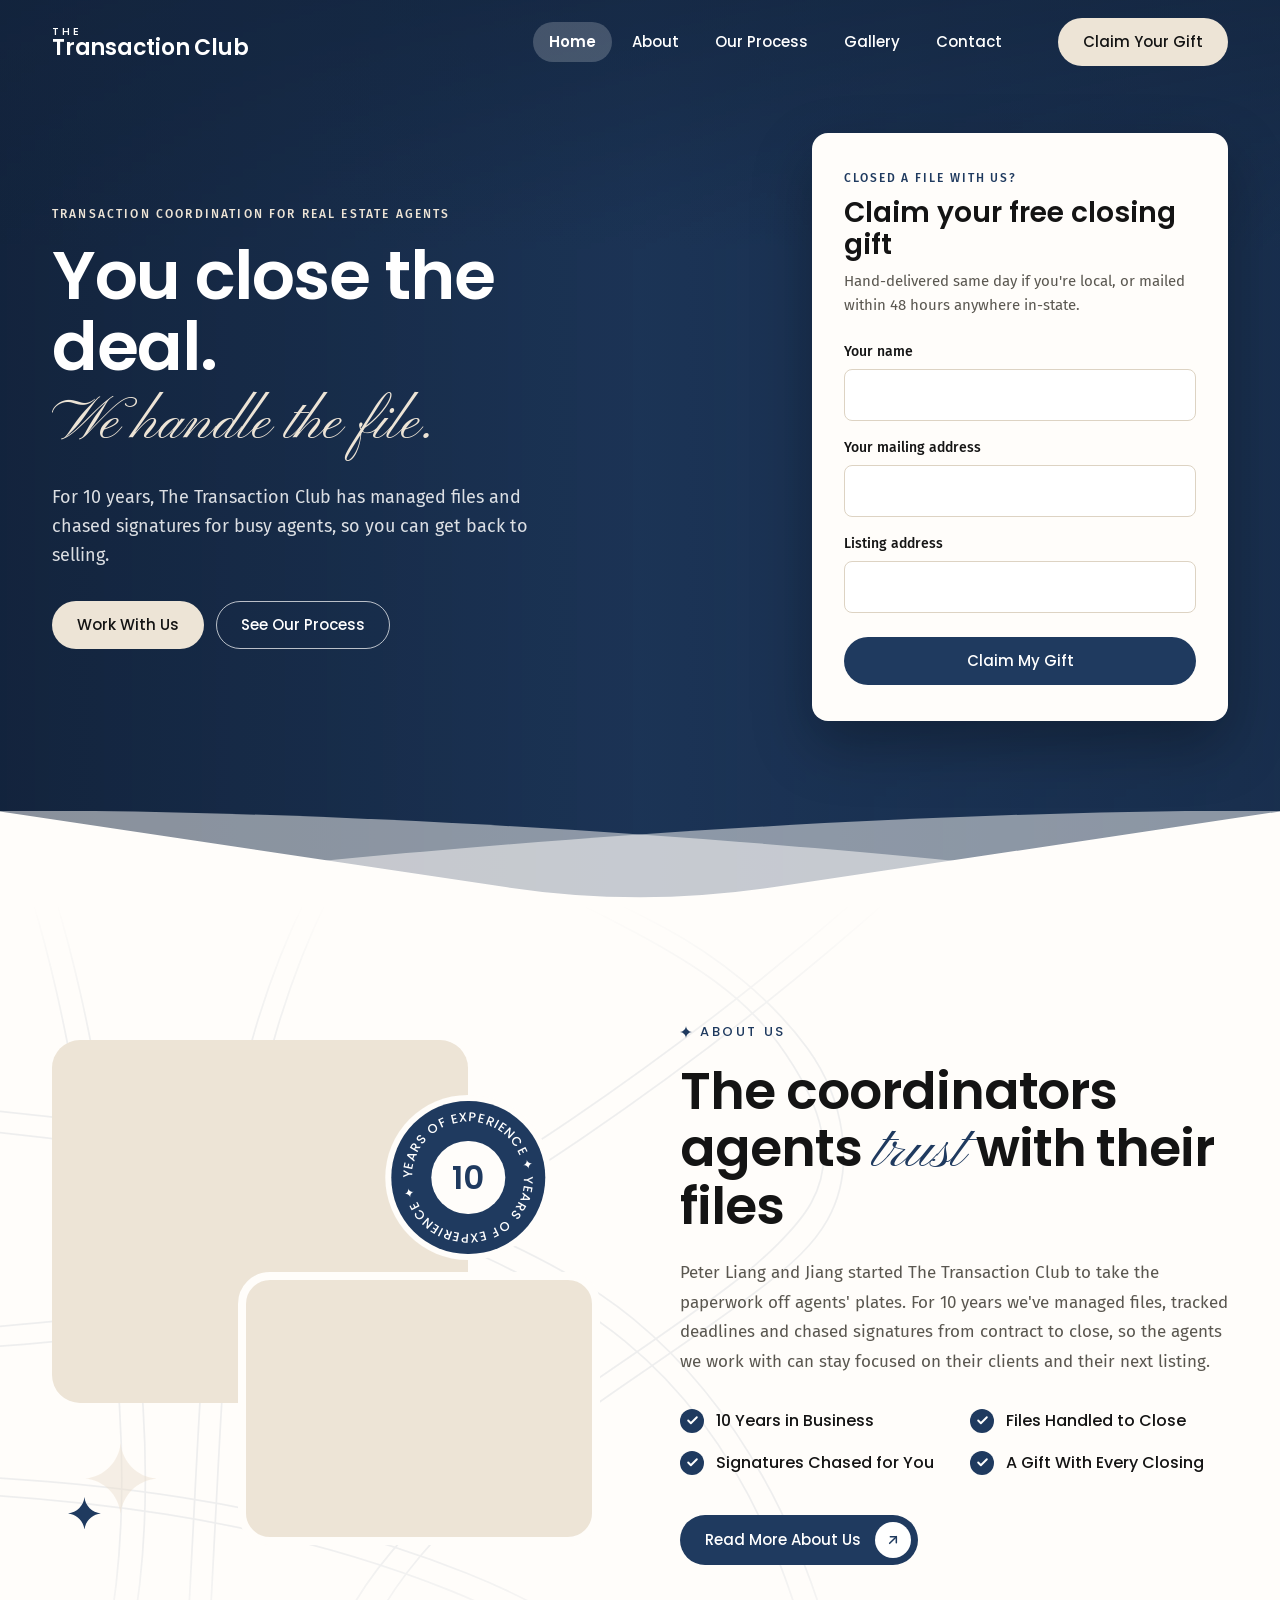
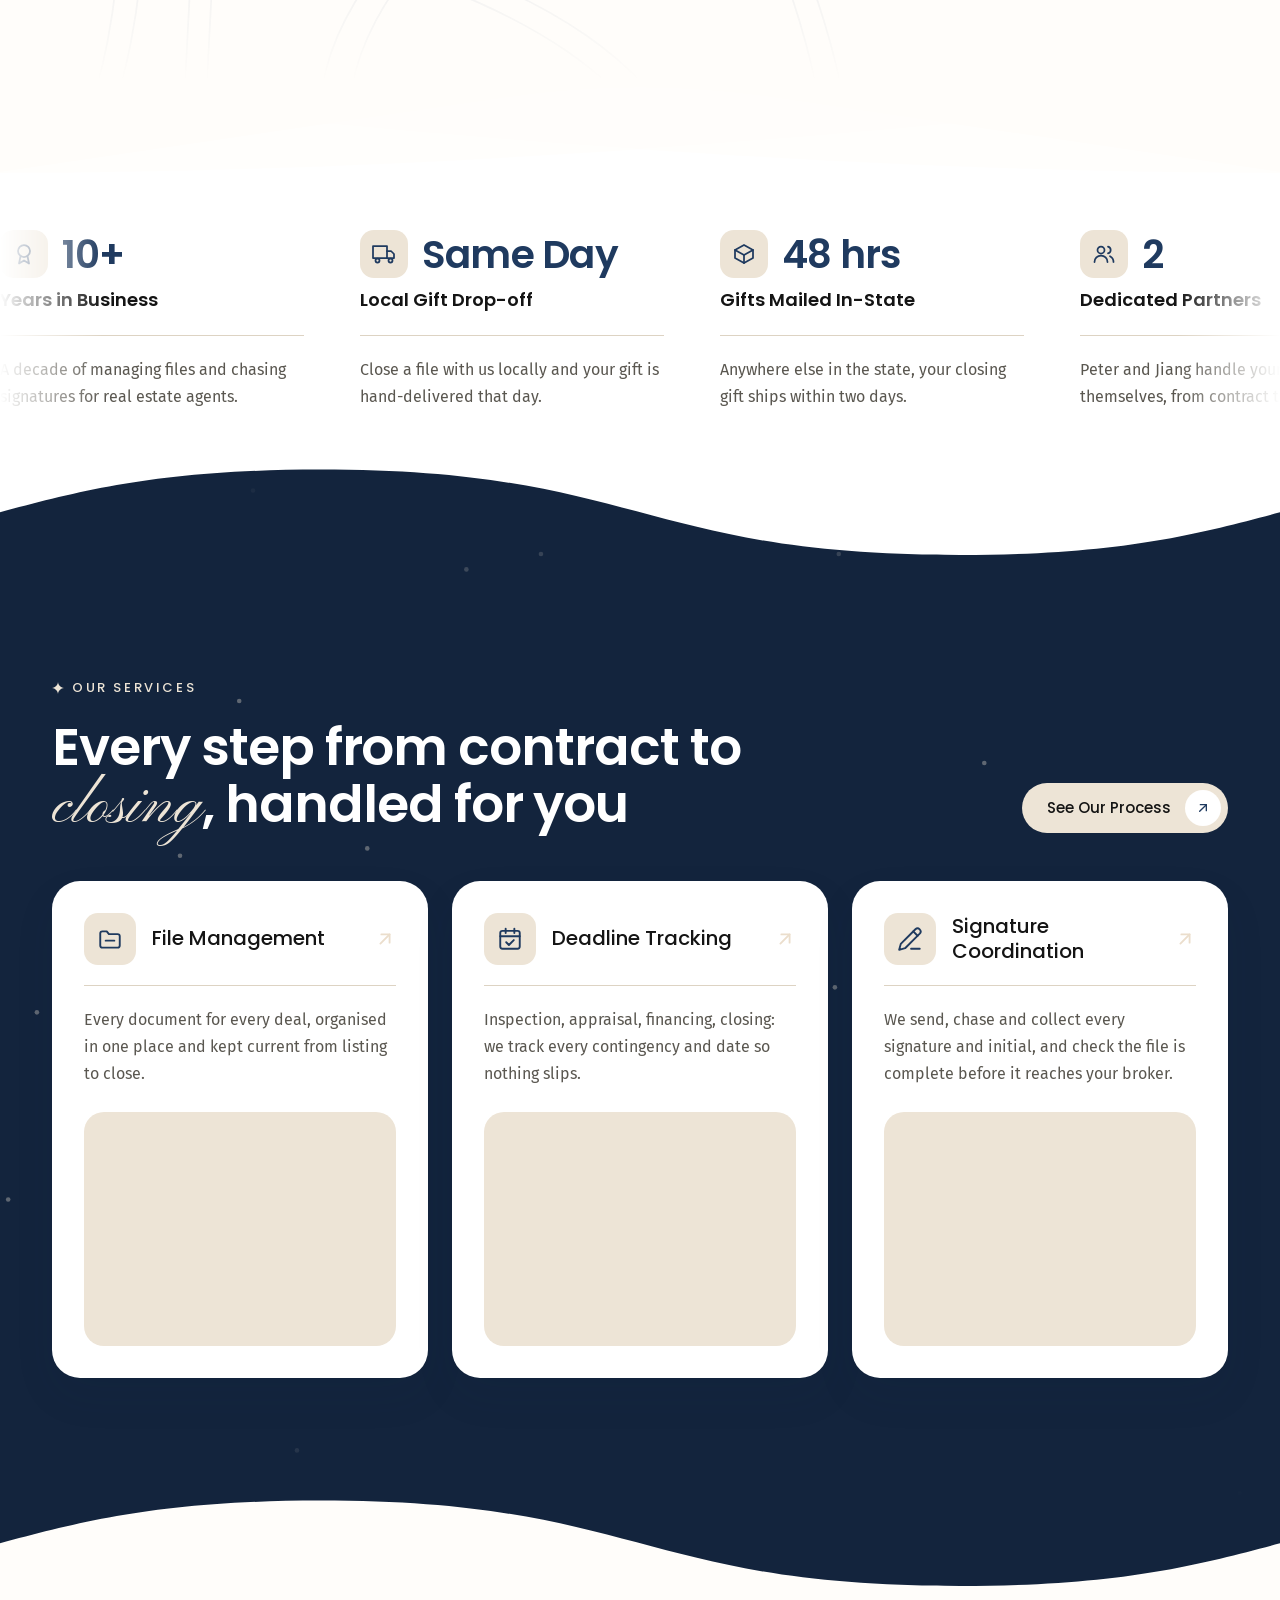
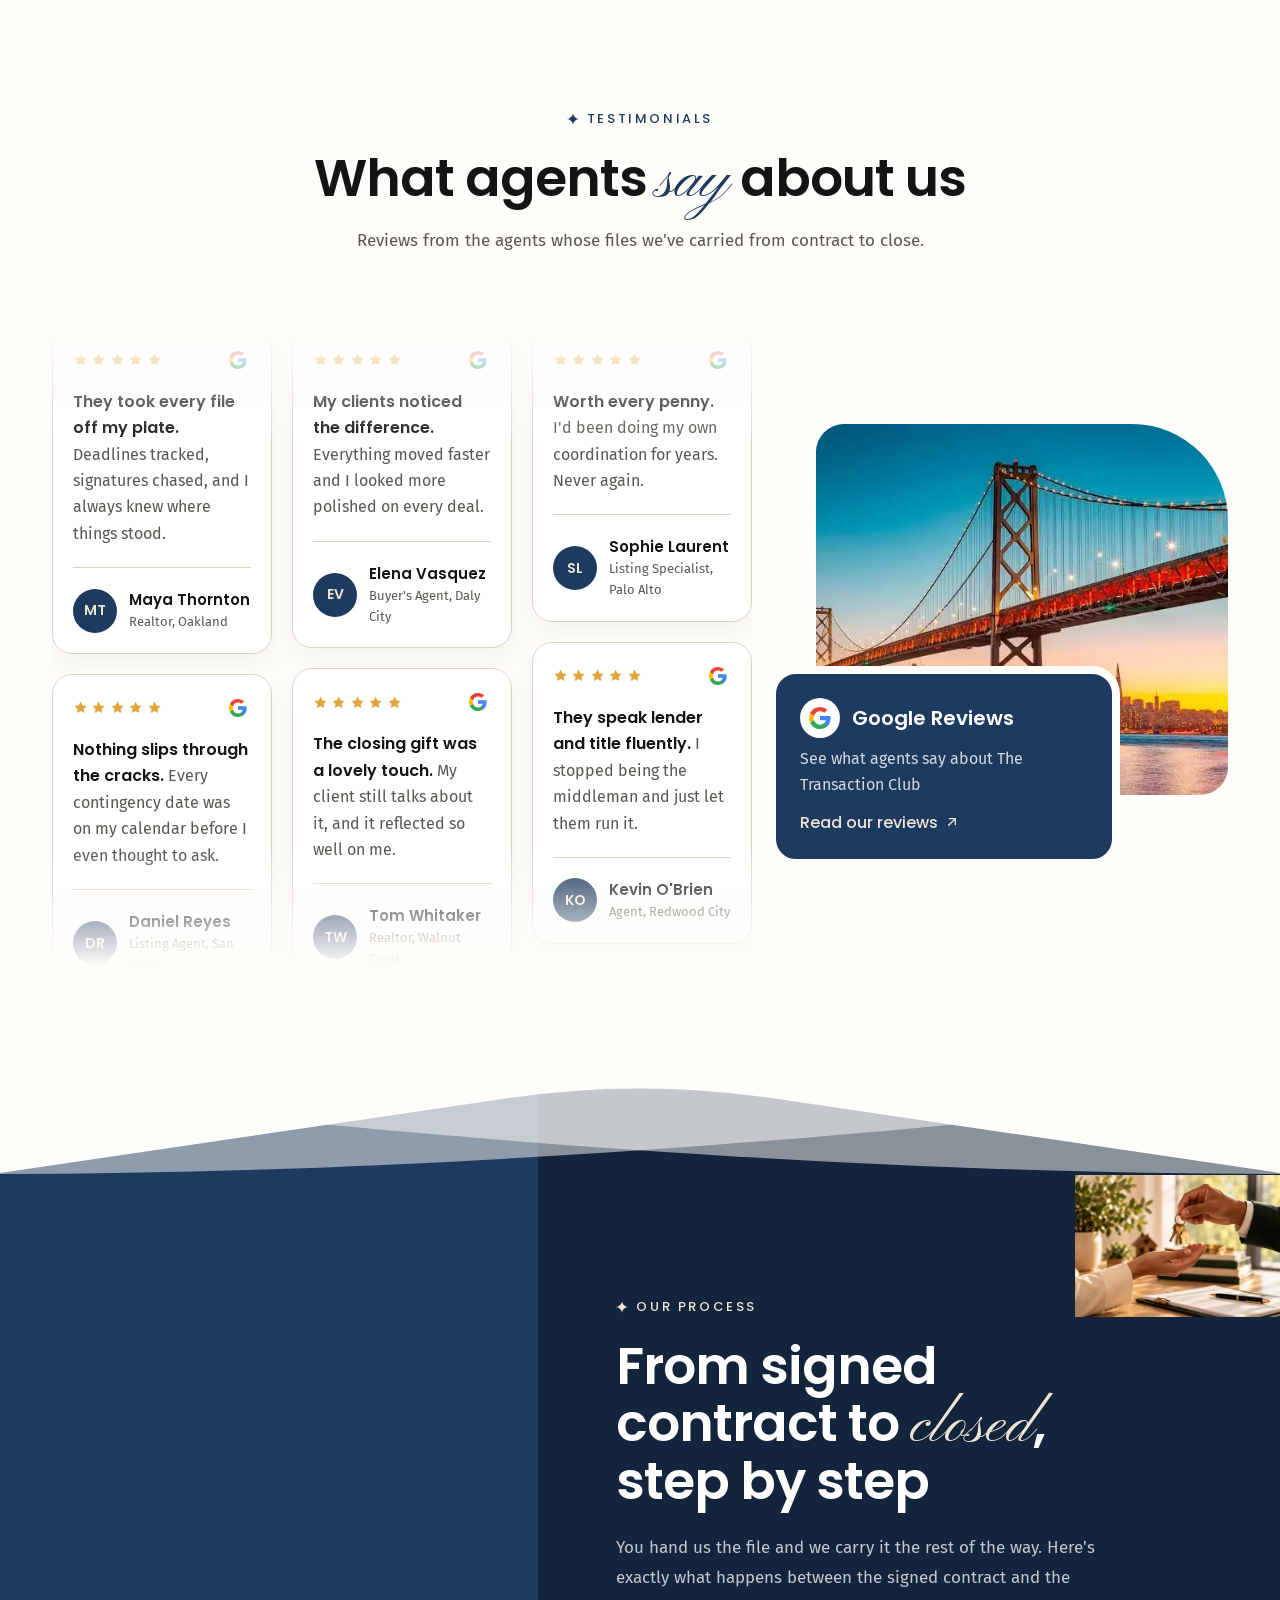
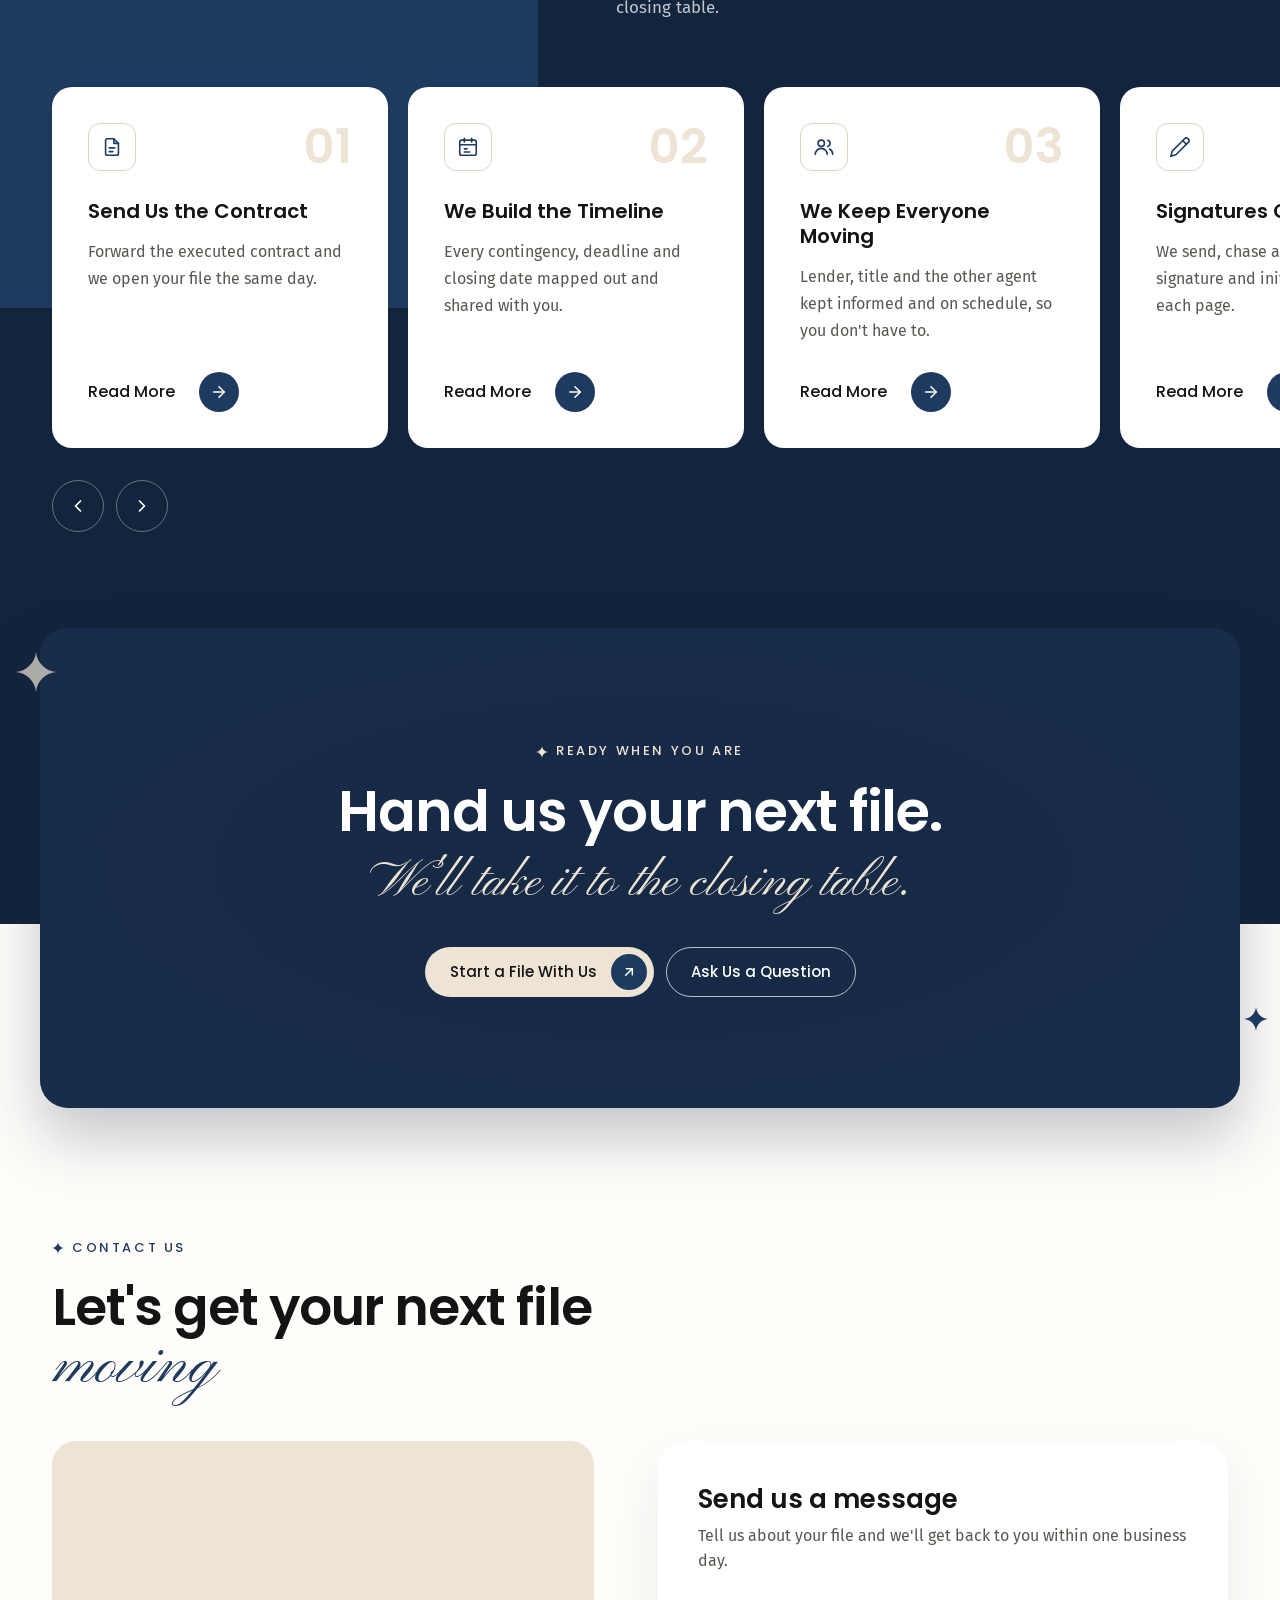
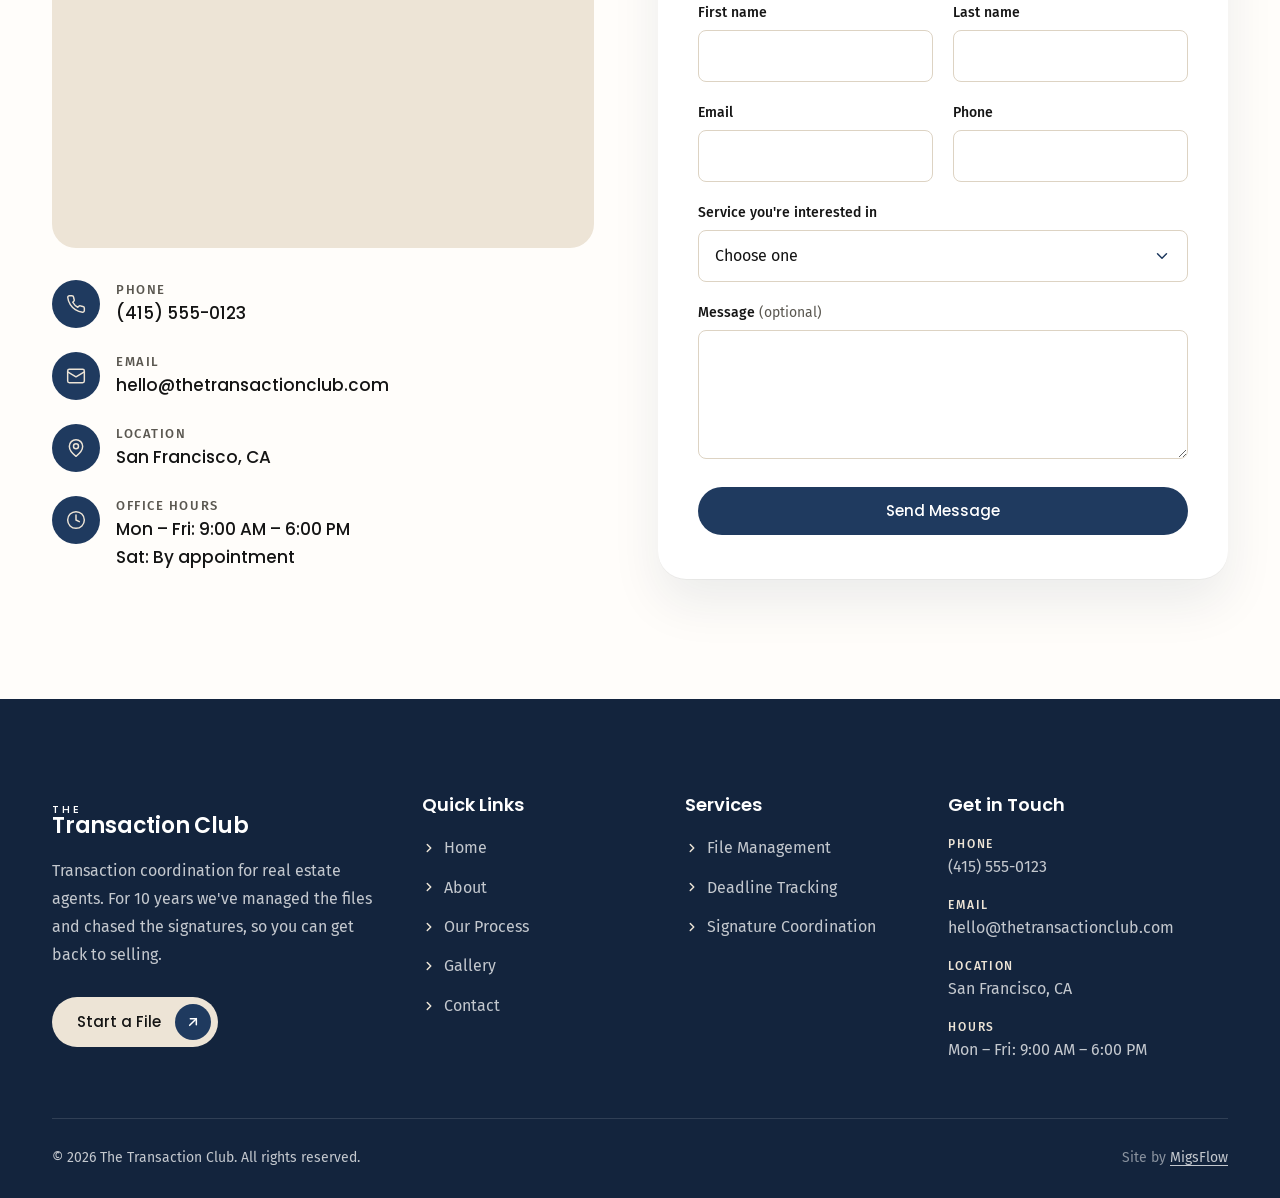
==== commit 26030b70: "Update" ====
--- a/index.html
+++ b/index.html
@@ -249,59 +249,92 @@
          still for reduced motion. Edit BOTH lists when changing a stat.
          ======================================================================== -->
     <section class="stats" aria-label="The Transaction Club at a glance">
+      <!-- Arc divider: the About colour hanging down into the strip -->
+      <div class="section-divider section-divider--top section-divider--arc" aria-hidden="true"></div>
+
       <div class="stats__frame">
         <div class="stats__viewport">
           <div class="stats__track">
             <ul class="stats__group">
               <li class="stat">
+                <div class="stat__head">
+                <span class="stat__icon" aria-hidden="true"><svg viewBox="0 0 24 24" fill="none" stroke="currentColor" stroke-width="1.75" stroke-linecap="round" stroke-linejoin="round"><circle cx="12" cy="9" r="6" /><path d="m8.5 14.2-1.5 7.3 5-3 5 3-1.5-7.3" /></svg></span>
                 <p class="stat__number">10+</p>
+              </div>
                 <p class="stat__label">Years in Business</p>
                 <p class="stat__text">A decade of managing files and chasing signatures for real estate agents.</p>
               </li>
               <li class="stat">
+                <div class="stat__head">
+                <span class="stat__icon" aria-hidden="true"><svg viewBox="0 0 24 24" fill="none" stroke="currentColor" stroke-width="1.75" stroke-linecap="round" stroke-linejoin="round"><path d="M1 4h14v12H1z" /><path d="M15 9h4l3 3v4h-7" /><circle cx="5.5" cy="18.5" r="2" /><circle cx="18.5" cy="18.5" r="2" /></svg></span>
                 <p class="stat__number">Same Day</p>
+              </div>
                 <p class="stat__label">Local Gift Drop-off</p>
                 <p class="stat__text">Close a file with us locally and your gift is hand-delivered that day.</p>
               </li>
               <li class="stat">
+                <div class="stat__head">
+                <span class="stat__icon" aria-hidden="true"><svg viewBox="0 0 24 24" fill="none" stroke="currentColor" stroke-width="1.75" stroke-linecap="round" stroke-linejoin="round"><path d="M21 8 12 3 3 8v8l9 5 9-5Z" /><path d="m3 8 9 5 9-5" /><path d="M12 13v8" /></svg></span>
                 <p class="stat__number">48 hrs</p>
+              </div>
                 <p class="stat__label">Gifts Mailed In-State</p>
                 <p class="stat__text">Anywhere else in the state, your closing gift ships within two days.</p>
               </li>
               <li class="stat">
+                <div class="stat__head">
+                <span class="stat__icon" aria-hidden="true"><svg viewBox="0 0 24 24" fill="none" stroke="currentColor" stroke-width="1.75" stroke-linecap="round" stroke-linejoin="round"><circle cx="9" cy="8" r="3.5" /><path d="M2.5 20a6.5 6.5 0 0 1 13 0" /><path d="M16 4.6a3.5 3.5 0 0 1 0 6.8" /><path d="M18 14.2a6.5 6.5 0 0 1 3.5 5.8" /></svg></span>
                 <p class="stat__number">2</p>
+              </div>
                 <p class="stat__label">Dedicated Partners</p>
                 <p class="stat__text">Peter and Jiang handle your files themselves, from contract to close.</p>
               </li>
               <li class="stat">
+                <div class="stat__head">
+                <span class="stat__icon" aria-hidden="true"><svg viewBox="0 0 24 24" fill="none" stroke="currentColor" stroke-width="1.75" stroke-linecap="round" stroke-linejoin="round"><rect x="2" y="4" width="20" height="13" rx="2" /><path d="M8 21h8" /><path d="M12 17v4" /><path d="m9 8.5 6 5" /><path d="m15 8.5-6 5" /></svg></span>
                 <p class="stat__number">0</p>
+              </div>
                 <p class="stat__label">Portals to Learn</p>
                 <p class="stat__text">No logins or new software. Send us the file and we take it from there.</p>
               </li>
             </ul>
             <ul class="stats__group" aria-hidden="true">
               <li class="stat">
+                <div class="stat__head">
+                <span class="stat__icon" aria-hidden="true"><svg viewBox="0 0 24 24" fill="none" stroke="currentColor" stroke-width="1.75" stroke-linecap="round" stroke-linejoin="round"><circle cx="12" cy="9" r="6" /><path d="m8.5 14.2-1.5 7.3 5-3 5 3-1.5-7.3" /></svg></span>
                 <p class="stat__number">10+</p>
+              </div>
                 <p class="stat__label">Years in Business</p>
                 <p class="stat__text">A decade of managing files and chasing signatures for real estate agents.</p>
               </li>
               <li class="stat">
+                <div class="stat__head">
+                <span class="stat__icon" aria-hidden="true"><svg viewBox="0 0 24 24" fill="none" stroke="currentColor" stroke-width="1.75" stroke-linecap="round" stroke-linejoin="round"><path d="M1 4h14v12H1z" /><path d="M15 9h4l3 3v4h-7" /><circle cx="5.5" cy="18.5" r="2" /><circle cx="18.5" cy="18.5" r="2" /></svg></span>
                 <p class="stat__number">Same Day</p>
+              </div>
                 <p class="stat__label">Local Gift Drop-off</p>
                 <p class="stat__text">Close a file with us locally and your gift is hand-delivered that day.</p>
               </li>
               <li class="stat">
+                <div class="stat__head">
+                <span class="stat__icon" aria-hidden="true"><svg viewBox="0 0 24 24" fill="none" stroke="currentColor" stroke-width="1.75" stroke-linecap="round" stroke-linejoin="round"><path d="M21 8 12 3 3 8v8l9 5 9-5Z" /><path d="m3 8 9 5 9-5" /><path d="M12 13v8" /></svg></span>
                 <p class="stat__number">48 hrs</p>
+              </div>
                 <p class="stat__label">Gifts Mailed In-State</p>
                 <p class="stat__text">Anywhere else in the state, your closing gift ships within two days.</p>
               </li>
               <li class="stat">
+                <div class="stat__head">
+                <span class="stat__icon" aria-hidden="true"><svg viewBox="0 0 24 24" fill="none" stroke="currentColor" stroke-width="1.75" stroke-linecap="round" stroke-linejoin="round"><circle cx="9" cy="8" r="3.5" /><path d="M2.5 20a6.5 6.5 0 0 1 13 0" /><path d="M16 4.6a3.5 3.5 0 0 1 0 6.8" /><path d="M18 14.2a6.5 6.5 0 0 1 3.5 5.8" /></svg></span>
                 <p class="stat__number">2</p>
+              </div>
                 <p class="stat__label">Dedicated Partners</p>
                 <p class="stat__text">Peter and Jiang handle your files themselves, from contract to close.</p>
               </li>
               <li class="stat">
+                <div class="stat__head">
+                <span class="stat__icon" aria-hidden="true"><svg viewBox="0 0 24 24" fill="none" stroke="currentColor" stroke-width="1.75" stroke-linecap="round" stroke-linejoin="round"><rect x="2" y="4" width="20" height="13" rx="2" /><path d="M8 21h8" /><path d="M12 17v4" /><path d="m9 8.5 6 5" /><path d="m15 8.5-6 5" /></svg></span>
                 <p class="stat__number">0</p>
+              </div>
                 <p class="stat__label">Portals to Learn</p>
                 <p class="stat__text">No logins or new software. Send us the file and we take it from there.</p>
               </li>
@@ -403,15 +436,15 @@
             </div>
           </li>
         </ul>
+        <p class="swipe-hint"><svg viewBox="0 0 24 24" fill="none" stroke="currentColor" stroke-width="1.75" stroke-linecap="round" stroke-linejoin="round" aria-hidden="true"><path d="M18 11V6a2 2 0 0 0-4 0" /><path d="M14 10V4a2 2 0 0 0-4 0v2" /><path d="M10 10.5V6a2 2 0 0 0-4 0v8" /><path d="M18 8a2 2 0 1 1 4 0v6a8 8 0 0 1-8 8h-2c-2.8 0-4.5-.86-5.99-2.34l-3.6-3.6a2 2 0 0 1 2.83-2.82L7 15" /></svg>Swipe to see more</p>
       </div>
     </section>
 
 
     <!-- ========================================================================
-         TESTIMONIALS — rotating Google reviews (script.js) + photo with a
-         Google card. PLACEHOLDER REVIEWS: the quotes and "Agent Name" lines
-         are stand-ins and must be replaced with real Google reviews before
-         launch. TODO: once the Google Business Profile exists, swap every
+         TESTIMONIALS — scrolling wall of Google reviews + photo with a Google
+         card. PLACEHOLDER REVIEWS: every quote, name and role below is made up
+         and MUST be replaced with real Google reviews before launch. TODO: once the Google Business Profile exists, swap every
          href="#testimonials" below for the profile's reviews URL.
          ======================================================================== -->
     <section class="testimonials" id="testimonials" aria-labelledby="testimonials-title">
@@ -433,72 +466,364 @@
 
         <div class="testimonials__inner">
 
-          <div class="reviews" aria-roledescription="carousel" aria-label="Agent reviews" data-reviews>
-            <svg class="reviews__mark" viewBox="0 0 48 36" aria-hidden="true"><path d="M0 36V21.6C0 9.6 5.4 2.4 16.2 0l2.2 4.6C12.6 6.4 9.6 10.2 9.4 16H18v20H0Zm28.6 0V21.6C28.6 9.6 34 2.4 44.8 0L47 4.6c-5.8 1.8-8.8 5.6-9 11.4h8.6v20H28.6Z"/></svg>
-
-            <div class="reviews__track" aria-live="off">
-            <figure class="review is-active" role="group" aria-roledescription="slide" aria-label="1 of 3">
-              <span class="stars" aria-label="5 out of 5 stars"><svg viewBox="0 0 24 24" aria-hidden="true"><path d="m12 2.5 2.94 6 6.56.95-4.75 4.63 1.12 6.53L12 17.52l-5.87 3.09 1.12-6.53L2.5 9.45l6.56-.95Z"/></svg><svg viewBox="0 0 24 24" aria-hidden="true"><path d="m12 2.5 2.94 6 6.56.95-4.75 4.63 1.12 6.53L12 17.52l-5.87 3.09 1.12-6.53L2.5 9.45l6.56-.95Z"/></svg><svg viewBox="0 0 24 24" aria-hidden="true"><path d="m12 2.5 2.94 6 6.56.95-4.75 4.63 1.12 6.53L12 17.52l-5.87 3.09 1.12-6.53L2.5 9.45l6.56-.95Z"/></svg><svg viewBox="0 0 24 24" aria-hidden="true"><path d="m12 2.5 2.94 6 6.56.95-4.75 4.63 1.12 6.53L12 17.52l-5.87 3.09 1.12-6.53L2.5 9.45l6.56-.95Z"/></svg><svg viewBox="0 0 24 24" aria-hidden="true"><path d="m12 2.5 2.94 6 6.56.95-4.75 4.63 1.12 6.53L12 17.52l-5.87 3.09 1.12-6.53L2.5 9.45l6.56-.95Z"/></svg></span>
-              <blockquote class="review__quote">
-                <p>&ldquo;They took every file off my plate. Deadlines tracked, signatures chased, and I got a heads-up before anything could slip. I closed more deals this year because I wasn't buried in paperwork.&rdquo;</p>
-              </blockquote>
-              <figcaption class="review__author">
-                <span class="review__avatar" aria-hidden="true">AN</span>
-                <span class="review__meta">
-                  <span class="review__name">Agent Name</span>
-                  <span class="review__role">Real Estate Agent, Brokerage</span>
-                </span>
-                <a class="review__source" href="#testimonials">
-                  <svg class="google-g" viewBox="0 0 24 24" aria-hidden="true"><path fill="#4285F4" d="M23.5 12.27c0-.85-.08-1.67-.22-2.45H12v4.64h6.46a5.52 5.52 0 0 1-2.4 3.62v3h3.88c2.27-2.09 3.56-5.17 3.56-8.81Z"/><path fill="#34A853" d="M12 24c3.24 0 5.96-1.07 7.94-2.92l-3.88-3c-1.07.72-2.45 1.15-4.06 1.15-3.12 0-5.77-2.11-6.71-4.95H1.28v3.1A12 12 0 0 0 12 24Z"/><path fill="#FBBC05" d="M5.29 14.28A7.2 7.2 0 0 1 4.91 12c0-.79.14-1.56.38-2.28v-3.1H1.28A12 12 0 0 0 0 12c0 1.94.46 3.77 1.28 5.38l4.01-3.1Z"/><path fill="#EA4335" d="M12 4.77c1.76 0 3.34.61 4.59 1.8l3.44-3.44C17.95 1.19 15.24 0 12 0A12 12 0 0 0 1.28 6.62l4.01 3.1C6.23 6.88 8.88 4.77 12 4.77Z"/></svg>
-                  <span>Posted on Google</span>
-                </a>
-              </figcaption>
-            </figure>
-            <figure class="review" role="group" aria-roledescription="slide" aria-label="2 of 3" aria-hidden="true" inert>
-              <span class="stars" aria-label="5 out of 5 stars"><svg viewBox="0 0 24 24" aria-hidden="true"><path d="m12 2.5 2.94 6 6.56.95-4.75 4.63 1.12 6.53L12 17.52l-5.87 3.09 1.12-6.53L2.5 9.45l6.56-.95Z"/></svg><svg viewBox="0 0 24 24" aria-hidden="true"><path d="m12 2.5 2.94 6 6.56.95-4.75 4.63 1.12 6.53L12 17.52l-5.87 3.09 1.12-6.53L2.5 9.45l6.56-.95Z"/></svg><svg viewBox="0 0 24 24" aria-hidden="true"><path d="m12 2.5 2.94 6 6.56.95-4.75 4.63 1.12 6.53L12 17.52l-5.87 3.09 1.12-6.53L2.5 9.45l6.56-.95Z"/></svg><svg viewBox="0 0 24 24" aria-hidden="true"><path d="m12 2.5 2.94 6 6.56.95-4.75 4.63 1.12 6.53L12 17.52l-5.87 3.09 1.12-6.53L2.5 9.45l6.56-.95Z"/></svg><svg viewBox="0 0 24 24" aria-hidden="true"><path d="m12 2.5 2.94 6 6.56.95-4.75 4.63 1.12 6.53L12 17.52l-5.87 3.09 1.12-6.53L2.5 9.45l6.56-.95Z"/></svg></span>
-              <blockquote class="review__quote">
-                <p>&ldquo;I've worked with a few coordinators, and nobody stays on top of a file like Peter and Jiang. My clients noticed the difference too. Everything just moved.&rdquo;</p>
-              </blockquote>
-              <figcaption class="review__author">
-                <span class="review__avatar" aria-hidden="true">AN</span>
-                <span class="review__meta">
-                  <span class="review__name">Agent Name</span>
-                  <span class="review__role">Real Estate Agent, Brokerage</span>
-                </span>
-                <a class="review__source" href="#testimonials">
-                  <svg class="google-g" viewBox="0 0 24 24" aria-hidden="true"><path fill="#4285F4" d="M23.5 12.27c0-.85-.08-1.67-.22-2.45H12v4.64h6.46a5.52 5.52 0 0 1-2.4 3.62v3h3.88c2.27-2.09 3.56-5.17 3.56-8.81Z"/><path fill="#34A853" d="M12 24c3.24 0 5.96-1.07 7.94-2.92l-3.88-3c-1.07.72-2.45 1.15-4.06 1.15-3.12 0-5.77-2.11-6.71-4.95H1.28v3.1A12 12 0 0 0 12 24Z"/><path fill="#FBBC05" d="M5.29 14.28A7.2 7.2 0 0 1 4.91 12c0-.79.14-1.56.38-2.28v-3.1H1.28A12 12 0 0 0 0 12c0 1.94.46 3.77 1.28 5.38l4.01-3.1Z"/><path fill="#EA4335" d="M12 4.77c1.76 0 3.34.61 4.59 1.8l3.44-3.44C17.95 1.19 15.24 0 12 0A12 12 0 0 0 1.28 6.62l4.01 3.1C6.23 6.88 8.88 4.77 12 4.77Z"/></svg>
-                  <span>Posted on Google</span>
-                </a>
-              </figcaption>
-            </figure>
-            <figure class="review" role="group" aria-roledescription="slide" aria-label="3 of 3" aria-hidden="true" inert>
-              <span class="stars" aria-label="5 out of 5 stars"><svg viewBox="0 0 24 24" aria-hidden="true"><path d="m12 2.5 2.94 6 6.56.95-4.75 4.63 1.12 6.53L12 17.52l-5.87 3.09 1.12-6.53L2.5 9.45l6.56-.95Z"/></svg><svg viewBox="0 0 24 24" aria-hidden="true"><path d="m12 2.5 2.94 6 6.56.95-4.75 4.63 1.12 6.53L12 17.52l-5.87 3.09 1.12-6.53L2.5 9.45l6.56-.95Z"/></svg><svg viewBox="0 0 24 24" aria-hidden="true"><path d="m12 2.5 2.94 6 6.56.95-4.75 4.63 1.12 6.53L12 17.52l-5.87 3.09 1.12-6.53L2.5 9.45l6.56-.95Z"/></svg><svg viewBox="0 0 24 24" aria-hidden="true"><path d="m12 2.5 2.94 6 6.56.95-4.75 4.63 1.12 6.53L12 17.52l-5.87 3.09 1.12-6.53L2.5 9.45l6.56-.95Z"/></svg><svg viewBox="0 0 24 24" aria-hidden="true"><path d="m12 2.5 2.94 6 6.56.95-4.75 4.63 1.12 6.53L12 17.52l-5.87 3.09 1.12-6.53L2.5 9.45l6.56-.95Z"/></svg></span>
-              <blockquote class="review__quote">
-                <p>&ldquo;Fast, organised and easy to reach. The closing gift was a lovely touch, and my client still talks about it. I send them every file now.&rdquo;</p>
-              </blockquote>
-              <figcaption class="review__author">
-                <span class="review__avatar" aria-hidden="true">AN</span>
-                <span class="review__meta">
-                  <span class="review__name">Agent Name</span>
-                  <span class="review__role">Real Estate Agent, Brokerage</span>
-                </span>
-                <a class="review__source" href="#testimonials">
-                  <svg class="google-g" viewBox="0 0 24 24" aria-hidden="true"><path fill="#4285F4" d="M23.5 12.27c0-.85-.08-1.67-.22-2.45H12v4.64h6.46a5.52 5.52 0 0 1-2.4 3.62v3h3.88c2.27-2.09 3.56-5.17 3.56-8.81Z"/><path fill="#34A853" d="M12 24c3.24 0 5.96-1.07 7.94-2.92l-3.88-3c-1.07.72-2.45 1.15-4.06 1.15-3.12 0-5.77-2.11-6.71-4.95H1.28v3.1A12 12 0 0 0 12 24Z"/><path fill="#FBBC05" d="M5.29 14.28A7.2 7.2 0 0 1 4.91 12c0-.79.14-1.56.38-2.28v-3.1H1.28A12 12 0 0 0 0 12c0 1.94.46 3.77 1.28 5.38l4.01-3.1Z"/><path fill="#EA4335" d="M12 4.77c1.76 0 3.34.61 4.59 1.8l3.44-3.44C17.95 1.19 15.24 0 12 0A12 12 0 0 0 1.28 6.62l4.01 3.1C6.23 6.88 8.88 4.77 12 4.77Z"/></svg>
-                  <span>Posted on Google</span>
-                </a>
-              </figcaption>
-            </figure>
-            </div>
-
-            <div class="reviews__controls">
-              <button class="reviews__arrow" type="button" aria-label="Previous review" data-reviews-prev>
-                <svg viewBox="0 0 24 24" fill="none" stroke="currentColor" stroke-width="2" stroke-linecap="round" stroke-linejoin="round" aria-hidden="true"><line x1="19" y1="12" x2="5" y2="12" /><polyline points="12 19 5 12 12 5" /></svg>
-              </button>
-              <button class="reviews__arrow" type="button" aria-label="Next review" data-reviews-next>
-                <svg viewBox="0 0 24 24" fill="none" stroke="currentColor" stroke-width="2" stroke-linecap="round" stroke-linejoin="round" aria-hidden="true"><line x1="5" y1="12" x2="19" y2="12" /><polyline points="12 5 19 12 12 19" /></svg>
-              </button>
-              <p class="reviews__count" aria-hidden="true"><span data-reviews-current>1</span> / 3</p>
-            </div>
+          <!-- Review wall: three columns drift slowly downward, each offset so
+               they never move in step (styles.css). Each column's list is
+               repeated once (aria-hidden) for a seamless loop. Pauses on hover. -->
+          <div class="review-wall">
+          <div class="review-col review-col--1">
+            <ul class="review-col__track">
+              <li class="review-card">
+                <div class="review-card__top">
+                  <span class="stars" aria-label="5 out of 5 stars"><svg viewBox="0 0 24 24" aria-hidden="true"><path d="m12 2.5 2.94 6 6.56.95-4.75 4.63 1.12 6.53L12 17.52l-5.87 3.09 1.12-6.53L2.5 9.45l6.56-.95Z"/></svg><svg viewBox="0 0 24 24" aria-hidden="true"><path d="m12 2.5 2.94 6 6.56.95-4.75 4.63 1.12 6.53L12 17.52l-5.87 3.09 1.12-6.53L2.5 9.45l6.56-.95Z"/></svg><svg viewBox="0 0 24 24" aria-hidden="true"><path d="m12 2.5 2.94 6 6.56.95-4.75 4.63 1.12 6.53L12 17.52l-5.87 3.09 1.12-6.53L2.5 9.45l6.56-.95Z"/></svg><svg viewBox="0 0 24 24" aria-hidden="true"><path d="m12 2.5 2.94 6 6.56.95-4.75 4.63 1.12 6.53L12 17.52l-5.87 3.09 1.12-6.53L2.5 9.45l6.56-.95Z"/></svg><svg viewBox="0 0 24 24" aria-hidden="true"><path d="m12 2.5 2.94 6 6.56.95-4.75 4.63 1.12 6.53L12 17.52l-5.87 3.09 1.12-6.53L2.5 9.45l6.56-.95Z"/></svg></span>
+                  <a class="review-card__google" href="#testimonials" aria-label="Read this review on Google"><svg class="google-g" viewBox="0 0 24 24" aria-hidden="true"><path fill="#4285F4" d="M23.5 12.27c0-.85-.08-1.67-.22-2.45H12v4.64h6.46a5.52 5.52 0 0 1-2.4 3.62v3h3.88c2.27-2.09 3.56-5.17 3.56-8.81Z"/><path fill="#34A853" d="M12 24c3.24 0 5.96-1.07 7.94-2.92l-3.88-3c-1.07.72-2.45 1.15-4.06 1.15-3.12 0-5.77-2.11-6.71-4.95H1.28v3.1A12 12 0 0 0 12 24Z"/><path fill="#FBBC05" d="M5.29 14.28A7.2 7.2 0 0 1 4.91 12c0-.79.14-1.56.38-2.28v-3.1H1.28A12 12 0 0 0 0 12c0 1.94.46 3.77 1.28 5.38l4.01-3.1Z"/><path fill="#EA4335" d="M12 4.77c1.76 0 3.34.61 4.59 1.8l3.44-3.44C17.95 1.19 15.24 0 12 0A12 12 0 0 0 1.28 6.62l4.01 3.1C6.23 6.88 8.88 4.77 12 4.77Z"/></svg></a>
+                </div>
+                <p class="review-card__quote"><strong>They took every file off my plate.</strong> Deadlines tracked, signatures chased, and I always knew where things stood.</p>
+                <div class="review-card__author">
+                  <span class="review-card__avatar" aria-hidden="true">MT</span>
+                  <span>
+                    <span class="review-card__name">Maya Thornton</span>
+                    <span class="review-card__role">Realtor, Oakland</span>
+                  </span>
+                </div>
+              </li>
+              <li class="review-card">
+                <div class="review-card__top">
+                  <span class="stars" aria-label="5 out of 5 stars"><svg viewBox="0 0 24 24" aria-hidden="true"><path d="m12 2.5 2.94 6 6.56.95-4.75 4.63 1.12 6.53L12 17.52l-5.87 3.09 1.12-6.53L2.5 9.45l6.56-.95Z"/></svg><svg viewBox="0 0 24 24" aria-hidden="true"><path d="m12 2.5 2.94 6 6.56.95-4.75 4.63 1.12 6.53L12 17.52l-5.87 3.09 1.12-6.53L2.5 9.45l6.56-.95Z"/></svg><svg viewBox="0 0 24 24" aria-hidden="true"><path d="m12 2.5 2.94 6 6.56.95-4.75 4.63 1.12 6.53L12 17.52l-5.87 3.09 1.12-6.53L2.5 9.45l6.56-.95Z"/></svg><svg viewBox="0 0 24 24" aria-hidden="true"><path d="m12 2.5 2.94 6 6.56.95-4.75 4.63 1.12 6.53L12 17.52l-5.87 3.09 1.12-6.53L2.5 9.45l6.56-.95Z"/></svg><svg viewBox="0 0 24 24" aria-hidden="true"><path d="m12 2.5 2.94 6 6.56.95-4.75 4.63 1.12 6.53L12 17.52l-5.87 3.09 1.12-6.53L2.5 9.45l6.56-.95Z"/></svg></span>
+                  <a class="review-card__google" href="#testimonials" aria-label="Read this review on Google"><svg class="google-g" viewBox="0 0 24 24" aria-hidden="true"><path fill="#4285F4" d="M23.5 12.27c0-.85-.08-1.67-.22-2.45H12v4.64h6.46a5.52 5.52 0 0 1-2.4 3.62v3h3.88c2.27-2.09 3.56-5.17 3.56-8.81Z"/><path fill="#34A853" d="M12 24c3.24 0 5.96-1.07 7.94-2.92l-3.88-3c-1.07.72-2.45 1.15-4.06 1.15-3.12 0-5.77-2.11-6.71-4.95H1.28v3.1A12 12 0 0 0 12 24Z"/><path fill="#FBBC05" d="M5.29 14.28A7.2 7.2 0 0 1 4.91 12c0-.79.14-1.56.38-2.28v-3.1H1.28A12 12 0 0 0 0 12c0 1.94.46 3.77 1.28 5.38l4.01-3.1Z"/><path fill="#EA4335" d="M12 4.77c1.76 0 3.34.61 4.59 1.8l3.44-3.44C17.95 1.19 15.24 0 12 0A12 12 0 0 0 1.28 6.62l4.01 3.1C6.23 6.88 8.88 4.77 12 4.77Z"/></svg></a>
+                </div>
+                <p class="review-card__quote"><strong>Nothing slips through the cracks.</strong> Every contingency date was on my calendar before I even thought to ask.</p>
+                <div class="review-card__author">
+                  <span class="review-card__avatar" aria-hidden="true">DR</span>
+                  <span>
+                    <span class="review-card__name">Daniel Reyes</span>
+                    <span class="review-card__role">Listing Agent, San Mateo</span>
+                  </span>
+                </div>
+              </li>
+              <li class="review-card">
+                <div class="review-card__top">
+                  <span class="stars" aria-label="5 out of 5 stars"><svg viewBox="0 0 24 24" aria-hidden="true"><path d="m12 2.5 2.94 6 6.56.95-4.75 4.63 1.12 6.53L12 17.52l-5.87 3.09 1.12-6.53L2.5 9.45l6.56-.95Z"/></svg><svg viewBox="0 0 24 24" aria-hidden="true"><path d="m12 2.5 2.94 6 6.56.95-4.75 4.63 1.12 6.53L12 17.52l-5.87 3.09 1.12-6.53L2.5 9.45l6.56-.95Z"/></svg><svg viewBox="0 0 24 24" aria-hidden="true"><path d="m12 2.5 2.94 6 6.56.95-4.75 4.63 1.12 6.53L12 17.52l-5.87 3.09 1.12-6.53L2.5 9.45l6.56-.95Z"/></svg><svg viewBox="0 0 24 24" aria-hidden="true"><path d="m12 2.5 2.94 6 6.56.95-4.75 4.63 1.12 6.53L12 17.52l-5.87 3.09 1.12-6.53L2.5 9.45l6.56-.95Z"/></svg><svg viewBox="0 0 24 24" aria-hidden="true"><path d="m12 2.5 2.94 6 6.56.95-4.75 4.63 1.12 6.53L12 17.52l-5.87 3.09 1.12-6.53L2.5 9.45l6.56-.95Z"/></svg></span>
+                  <a class="review-card__google" href="#testimonials" aria-label="Read this review on Google"><svg class="google-g" viewBox="0 0 24 24" aria-hidden="true"><path fill="#4285F4" d="M23.5 12.27c0-.85-.08-1.67-.22-2.45H12v4.64h6.46a5.52 5.52 0 0 1-2.4 3.62v3h3.88c2.27-2.09 3.56-5.17 3.56-8.81Z"/><path fill="#34A853" d="M12 24c3.24 0 5.96-1.07 7.94-2.92l-3.88-3c-1.07.72-2.45 1.15-4.06 1.15-3.12 0-5.77-2.11-6.71-4.95H1.28v3.1A12 12 0 0 0 12 24Z"/><path fill="#FBBC05" d="M5.29 14.28A7.2 7.2 0 0 1 4.91 12c0-.79.14-1.56.38-2.28v-3.1H1.28A12 12 0 0 0 0 12c0 1.94.46 3.77 1.28 5.38l4.01-3.1Z"/><path fill="#EA4335" d="M12 4.77c1.76 0 3.34.61 4.59 1.8l3.44-3.44C17.95 1.19 15.24 0 12 0A12 12 0 0 0 1.28 6.62l4.01 3.1C6.23 6.88 8.88 4.77 12 4.77Z"/></svg></a>
+                </div>
+                <p class="review-card__quote"><strong>I closed more deals this year.</strong> Handing off the paperwork gave me my evenings back and more time with clients.</p>
+                <div class="review-card__author">
+                  <span class="review-card__avatar" aria-hidden="true">PN</span>
+                  <span>
+                    <span class="review-card__name">Priya Natarajan</span>
+                    <span class="review-card__role">Real Estate Agent, San Jose</span>
+                  </span>
+                </div>
+              </li>
+              <li class="review-card">
+                <div class="review-card__top">
+                  <span class="stars" aria-label="5 out of 5 stars"><svg viewBox="0 0 24 24" aria-hidden="true"><path d="m12 2.5 2.94 6 6.56.95-4.75 4.63 1.12 6.53L12 17.52l-5.87 3.09 1.12-6.53L2.5 9.45l6.56-.95Z"/></svg><svg viewBox="0 0 24 24" aria-hidden="true"><path d="m12 2.5 2.94 6 6.56.95-4.75 4.63 1.12 6.53L12 17.52l-5.87 3.09 1.12-6.53L2.5 9.45l6.56-.95Z"/></svg><svg viewBox="0 0 24 24" aria-hidden="true"><path d="m12 2.5 2.94 6 6.56.95-4.75 4.63 1.12 6.53L12 17.52l-5.87 3.09 1.12-6.53L2.5 9.45l6.56-.95Z"/></svg><svg viewBox="0 0 24 24" aria-hidden="true"><path d="m12 2.5 2.94 6 6.56.95-4.75 4.63 1.12 6.53L12 17.52l-5.87 3.09 1.12-6.53L2.5 9.45l6.56-.95Z"/></svg><svg viewBox="0 0 24 24" aria-hidden="true"><path d="m12 2.5 2.94 6 6.56.95-4.75 4.63 1.12 6.53L12 17.52l-5.87 3.09 1.12-6.53L2.5 9.45l6.56-.95Z"/></svg></span>
+                  <a class="review-card__google" href="#testimonials" aria-label="Read this review on Google"><svg class="google-g" viewBox="0 0 24 24" aria-hidden="true"><path fill="#4285F4" d="M23.5 12.27c0-.85-.08-1.67-.22-2.45H12v4.64h6.46a5.52 5.52 0 0 1-2.4 3.62v3h3.88c2.27-2.09 3.56-5.17 3.56-8.81Z"/><path fill="#34A853" d="M12 24c3.24 0 5.96-1.07 7.94-2.92l-3.88-3c-1.07.72-2.45 1.15-4.06 1.15-3.12 0-5.77-2.11-6.71-4.95H1.28v3.1A12 12 0 0 0 12 24Z"/><path fill="#FBBC05" d="M5.29 14.28A7.2 7.2 0 0 1 4.91 12c0-.79.14-1.56.38-2.28v-3.1H1.28A12 12 0 0 0 0 12c0 1.94.46 3.77 1.28 5.38l4.01-3.1Z"/><path fill="#EA4335" d="M12 4.77c1.76 0 3.34.61 4.59 1.8l3.44-3.44C17.95 1.19 15.24 0 12 0A12 12 0 0 0 1.28 6.62l4.01 3.1C6.23 6.88 8.88 4.77 12 4.77Z"/></svg></a>
+                </div>
+                <p class="review-card__quote"><strong>Peter and Jiang are the real deal.</strong> Responsive, organised, and they genuinely care about getting my files to close.</p>
+                <div class="review-card__author">
+                  <span class="review-card__avatar" aria-hidden="true">ML</span>
+                  <span>
+                    <span class="review-card__name">Marcus Lee</span>
+                    <span class="review-card__role">Broker Associate, San Francisco</span>
+                  </span>
+                </div>
+              </li>
+            </ul>
+            <ul class="review-col__track" aria-hidden="true">
+              <li class="review-card">
+                <div class="review-card__top">
+                  <span class="stars" aria-label="5 out of 5 stars"><svg viewBox="0 0 24 24" aria-hidden="true"><path d="m12 2.5 2.94 6 6.56.95-4.75 4.63 1.12 6.53L12 17.52l-5.87 3.09 1.12-6.53L2.5 9.45l6.56-.95Z"/></svg><svg viewBox="0 0 24 24" aria-hidden="true"><path d="m12 2.5 2.94 6 6.56.95-4.75 4.63 1.12 6.53L12 17.52l-5.87 3.09 1.12-6.53L2.5 9.45l6.56-.95Z"/></svg><svg viewBox="0 0 24 24" aria-hidden="true"><path d="m12 2.5 2.94 6 6.56.95-4.75 4.63 1.12 6.53L12 17.52l-5.87 3.09 1.12-6.53L2.5 9.45l6.56-.95Z"/></svg><svg viewBox="0 0 24 24" aria-hidden="true"><path d="m12 2.5 2.94 6 6.56.95-4.75 4.63 1.12 6.53L12 17.52l-5.87 3.09 1.12-6.53L2.5 9.45l6.56-.95Z"/></svg><svg viewBox="0 0 24 24" aria-hidden="true"><path d="m12 2.5 2.94 6 6.56.95-4.75 4.63 1.12 6.53L12 17.52l-5.87 3.09 1.12-6.53L2.5 9.45l6.56-.95Z"/></svg></span>
+                  <a class="review-card__google" href="#testimonials" aria-label="Read this review on Google" tabindex="-1"><svg class="google-g" viewBox="0 0 24 24" aria-hidden="true"><path fill="#4285F4" d="M23.5 12.27c0-.85-.08-1.67-.22-2.45H12v4.64h6.46a5.52 5.52 0 0 1-2.4 3.62v3h3.88c2.27-2.09 3.56-5.17 3.56-8.81Z"/><path fill="#34A853" d="M12 24c3.24 0 5.96-1.07 7.94-2.92l-3.88-3c-1.07.72-2.45 1.15-4.06 1.15-3.12 0-5.77-2.11-6.71-4.95H1.28v3.1A12 12 0 0 0 12 24Z"/><path fill="#FBBC05" d="M5.29 14.28A7.2 7.2 0 0 1 4.91 12c0-.79.14-1.56.38-2.28v-3.1H1.28A12 12 0 0 0 0 12c0 1.94.46 3.77 1.28 5.38l4.01-3.1Z"/><path fill="#EA4335" d="M12 4.77c1.76 0 3.34.61 4.59 1.8l3.44-3.44C17.95 1.19 15.24 0 12 0A12 12 0 0 0 1.28 6.62l4.01 3.1C6.23 6.88 8.88 4.77 12 4.77Z"/></svg></a>
+                </div>
+                <p class="review-card__quote"><strong>They took every file off my plate.</strong> Deadlines tracked, signatures chased, and I always knew where things stood.</p>
+                <div class="review-card__author">
+                  <span class="review-card__avatar" aria-hidden="true">MT</span>
+                  <span>
+                    <span class="review-card__name">Maya Thornton</span>
+                    <span class="review-card__role">Realtor, Oakland</span>
+                  </span>
+                </div>
+              </li>
+              <li class="review-card">
+                <div class="review-card__top">
+                  <span class="stars" aria-label="5 out of 5 stars"><svg viewBox="0 0 24 24" aria-hidden="true"><path d="m12 2.5 2.94 6 6.56.95-4.75 4.63 1.12 6.53L12 17.52l-5.87 3.09 1.12-6.53L2.5 9.45l6.56-.95Z"/></svg><svg viewBox="0 0 24 24" aria-hidden="true"><path d="m12 2.5 2.94 6 6.56.95-4.75 4.63 1.12 6.53L12 17.52l-5.87 3.09 1.12-6.53L2.5 9.45l6.56-.95Z"/></svg><svg viewBox="0 0 24 24" aria-hidden="true"><path d="m12 2.5 2.94 6 6.56.95-4.75 4.63 1.12 6.53L12 17.52l-5.87 3.09 1.12-6.53L2.5 9.45l6.56-.95Z"/></svg><svg viewBox="0 0 24 24" aria-hidden="true"><path d="m12 2.5 2.94 6 6.56.95-4.75 4.63 1.12 6.53L12 17.52l-5.87 3.09 1.12-6.53L2.5 9.45l6.56-.95Z"/></svg><svg viewBox="0 0 24 24" aria-hidden="true"><path d="m12 2.5 2.94 6 6.56.95-4.75 4.63 1.12 6.53L12 17.52l-5.87 3.09 1.12-6.53L2.5 9.45l6.56-.95Z"/></svg></span>
+                  <a class="review-card__google" href="#testimonials" aria-label="Read this review on Google" tabindex="-1"><svg class="google-g" viewBox="0 0 24 24" aria-hidden="true"><path fill="#4285F4" d="M23.5 12.27c0-.85-.08-1.67-.22-2.45H12v4.64h6.46a5.52 5.52 0 0 1-2.4 3.62v3h3.88c2.27-2.09 3.56-5.17 3.56-8.81Z"/><path fill="#34A853" d="M12 24c3.24 0 5.96-1.07 7.94-2.92l-3.88-3c-1.07.72-2.45 1.15-4.06 1.15-3.12 0-5.77-2.11-6.71-4.95H1.28v3.1A12 12 0 0 0 12 24Z"/><path fill="#FBBC05" d="M5.29 14.28A7.2 7.2 0 0 1 4.91 12c0-.79.14-1.56.38-2.28v-3.1H1.28A12 12 0 0 0 0 12c0 1.94.46 3.77 1.28 5.38l4.01-3.1Z"/><path fill="#EA4335" d="M12 4.77c1.76 0 3.34.61 4.59 1.8l3.44-3.44C17.95 1.19 15.24 0 12 0A12 12 0 0 0 1.28 6.62l4.01 3.1C6.23 6.88 8.88 4.77 12 4.77Z"/></svg></a>
+                </div>
+                <p class="review-card__quote"><strong>Nothing slips through the cracks.</strong> Every contingency date was on my calendar before I even thought to ask.</p>
+                <div class="review-card__author">
+                  <span class="review-card__avatar" aria-hidden="true">DR</span>
+                  <span>
+                    <span class="review-card__name">Daniel Reyes</span>
+                    <span class="review-card__role">Listing Agent, San Mateo</span>
+                  </span>
+                </div>
+              </li>
+              <li class="review-card">
+                <div class="review-card__top">
+                  <span class="stars" aria-label="5 out of 5 stars"><svg viewBox="0 0 24 24" aria-hidden="true"><path d="m12 2.5 2.94 6 6.56.95-4.75 4.63 1.12 6.53L12 17.52l-5.87 3.09 1.12-6.53L2.5 9.45l6.56-.95Z"/></svg><svg viewBox="0 0 24 24" aria-hidden="true"><path d="m12 2.5 2.94 6 6.56.95-4.75 4.63 1.12 6.53L12 17.52l-5.87 3.09 1.12-6.53L2.5 9.45l6.56-.95Z"/></svg><svg viewBox="0 0 24 24" aria-hidden="true"><path d="m12 2.5 2.94 6 6.56.95-4.75 4.63 1.12 6.53L12 17.52l-5.87 3.09 1.12-6.53L2.5 9.45l6.56-.95Z"/></svg><svg viewBox="0 0 24 24" aria-hidden="true"><path d="m12 2.5 2.94 6 6.56.95-4.75 4.63 1.12 6.53L12 17.52l-5.87 3.09 1.12-6.53L2.5 9.45l6.56-.95Z"/></svg><svg viewBox="0 0 24 24" aria-hidden="true"><path d="m12 2.5 2.94 6 6.56.95-4.75 4.63 1.12 6.53L12 17.52l-5.87 3.09 1.12-6.53L2.5 9.45l6.56-.95Z"/></svg></span>
+                  <a class="review-card__google" href="#testimonials" aria-label="Read this review on Google" tabindex="-1"><svg class="google-g" viewBox="0 0 24 24" aria-hidden="true"><path fill="#4285F4" d="M23.5 12.27c0-.85-.08-1.67-.22-2.45H12v4.64h6.46a5.52 5.52 0 0 1-2.4 3.62v3h3.88c2.27-2.09 3.56-5.17 3.56-8.81Z"/><path fill="#34A853" d="M12 24c3.24 0 5.96-1.07 7.94-2.92l-3.88-3c-1.07.72-2.45 1.15-4.06 1.15-3.12 0-5.77-2.11-6.71-4.95H1.28v3.1A12 12 0 0 0 12 24Z"/><path fill="#FBBC05" d="M5.29 14.28A7.2 7.2 0 0 1 4.91 12c0-.79.14-1.56.38-2.28v-3.1H1.28A12 12 0 0 0 0 12c0 1.94.46 3.77 1.28 5.38l4.01-3.1Z"/><path fill="#EA4335" d="M12 4.77c1.76 0 3.34.61 4.59 1.8l3.44-3.44C17.95 1.19 15.24 0 12 0A12 12 0 0 0 1.28 6.62l4.01 3.1C6.23 6.88 8.88 4.77 12 4.77Z"/></svg></a>
+                </div>
+                <p class="review-card__quote"><strong>I closed more deals this year.</strong> Handing off the paperwork gave me my evenings back and more time with clients.</p>
+                <div class="review-card__author">
+                  <span class="review-card__avatar" aria-hidden="true">PN</span>
+                  <span>
+                    <span class="review-card__name">Priya Natarajan</span>
+                    <span class="review-card__role">Real Estate Agent, San Jose</span>
+                  </span>
+                </div>
+              </li>
+              <li class="review-card">
+                <div class="review-card__top">
+                  <span class="stars" aria-label="5 out of 5 stars"><svg viewBox="0 0 24 24" aria-hidden="true"><path d="m12 2.5 2.94 6 6.56.95-4.75 4.63 1.12 6.53L12 17.52l-5.87 3.09 1.12-6.53L2.5 9.45l6.56-.95Z"/></svg><svg viewBox="0 0 24 24" aria-hidden="true"><path d="m12 2.5 2.94 6 6.56.95-4.75 4.63 1.12 6.53L12 17.52l-5.87 3.09 1.12-6.53L2.5 9.45l6.56-.95Z"/></svg><svg viewBox="0 0 24 24" aria-hidden="true"><path d="m12 2.5 2.94 6 6.56.95-4.75 4.63 1.12 6.53L12 17.52l-5.87 3.09 1.12-6.53L2.5 9.45l6.56-.95Z"/></svg><svg viewBox="0 0 24 24" aria-hidden="true"><path d="m12 2.5 2.94 6 6.56.95-4.75 4.63 1.12 6.53L12 17.52l-5.87 3.09 1.12-6.53L2.5 9.45l6.56-.95Z"/></svg><svg viewBox="0 0 24 24" aria-hidden="true"><path d="m12 2.5 2.94 6 6.56.95-4.75 4.63 1.12 6.53L12 17.52l-5.87 3.09 1.12-6.53L2.5 9.45l6.56-.95Z"/></svg></span>
+                  <a class="review-card__google" href="#testimonials" aria-label="Read this review on Google" tabindex="-1"><svg class="google-g" viewBox="0 0 24 24" aria-hidden="true"><path fill="#4285F4" d="M23.5 12.27c0-.85-.08-1.67-.22-2.45H12v4.64h6.46a5.52 5.52 0 0 1-2.4 3.62v3h3.88c2.27-2.09 3.56-5.17 3.56-8.81Z"/><path fill="#34A853" d="M12 24c3.24 0 5.96-1.07 7.94-2.92l-3.88-3c-1.07.72-2.45 1.15-4.06 1.15-3.12 0-5.77-2.11-6.71-4.95H1.28v3.1A12 12 0 0 0 12 24Z"/><path fill="#FBBC05" d="M5.29 14.28A7.2 7.2 0 0 1 4.91 12c0-.79.14-1.56.38-2.28v-3.1H1.28A12 12 0 0 0 0 12c0 1.94.46 3.77 1.28 5.38l4.01-3.1Z"/><path fill="#EA4335" d="M12 4.77c1.76 0 3.34.61 4.59 1.8l3.44-3.44C17.95 1.19 15.24 0 12 0A12 12 0 0 0 1.28 6.62l4.01 3.1C6.23 6.88 8.88 4.77 12 4.77Z"/></svg></a>
+                </div>
+                <p class="review-card__quote"><strong>Peter and Jiang are the real deal.</strong> Responsive, organised, and they genuinely care about getting my files to close.</p>
+                <div class="review-card__author">
+                  <span class="review-card__avatar" aria-hidden="true">ML</span>
+                  <span>
+                    <span class="review-card__name">Marcus Lee</span>
+                    <span class="review-card__role">Broker Associate, San Francisco</span>
+                  </span>
+                </div>
+              </li>
+            </ul>
+          </div>
+          <div class="review-col review-col--2">
+            <ul class="review-col__track">
+              <li class="review-card">
+                <div class="review-card__top">
+                  <span class="stars" aria-label="5 out of 5 stars"><svg viewBox="0 0 24 24" aria-hidden="true"><path d="m12 2.5 2.94 6 6.56.95-4.75 4.63 1.12 6.53L12 17.52l-5.87 3.09 1.12-6.53L2.5 9.45l6.56-.95Z"/></svg><svg viewBox="0 0 24 24" aria-hidden="true"><path d="m12 2.5 2.94 6 6.56.95-4.75 4.63 1.12 6.53L12 17.52l-5.87 3.09 1.12-6.53L2.5 9.45l6.56-.95Z"/></svg><svg viewBox="0 0 24 24" aria-hidden="true"><path d="m12 2.5 2.94 6 6.56.95-4.75 4.63 1.12 6.53L12 17.52l-5.87 3.09 1.12-6.53L2.5 9.45l6.56-.95Z"/></svg><svg viewBox="0 0 24 24" aria-hidden="true"><path d="m12 2.5 2.94 6 6.56.95-4.75 4.63 1.12 6.53L12 17.52l-5.87 3.09 1.12-6.53L2.5 9.45l6.56-.95Z"/></svg><svg viewBox="0 0 24 24" aria-hidden="true"><path d="m12 2.5 2.94 6 6.56.95-4.75 4.63 1.12 6.53L12 17.52l-5.87 3.09 1.12-6.53L2.5 9.45l6.56-.95Z"/></svg></span>
+                  <a class="review-card__google" href="#testimonials" aria-label="Read this review on Google"><svg class="google-g" viewBox="0 0 24 24" aria-hidden="true"><path fill="#4285F4" d="M23.5 12.27c0-.85-.08-1.67-.22-2.45H12v4.64h6.46a5.52 5.52 0 0 1-2.4 3.62v3h3.88c2.27-2.09 3.56-5.17 3.56-8.81Z"/><path fill="#34A853" d="M12 24c3.24 0 5.96-1.07 7.94-2.92l-3.88-3c-1.07.72-2.45 1.15-4.06 1.15-3.12 0-5.77-2.11-6.71-4.95H1.28v3.1A12 12 0 0 0 12 24Z"/><path fill="#FBBC05" d="M5.29 14.28A7.2 7.2 0 0 1 4.91 12c0-.79.14-1.56.38-2.28v-3.1H1.28A12 12 0 0 0 0 12c0 1.94.46 3.77 1.28 5.38l4.01-3.1Z"/><path fill="#EA4335" d="M12 4.77c1.76 0 3.34.61 4.59 1.8l3.44-3.44C17.95 1.19 15.24 0 12 0A12 12 0 0 0 1.28 6.62l4.01 3.1C6.23 6.88 8.88 4.77 12 4.77Z"/></svg></a>
+                </div>
+                <p class="review-card__quote"><strong>My clients noticed the difference.</strong> Everything moved faster and I looked more polished on every deal.</p>
+                <div class="review-card__author">
+                  <span class="review-card__avatar" aria-hidden="true">EV</span>
+                  <span>
+                    <span class="review-card__name">Elena Vasquez</span>
+                    <span class="review-card__role">Buyer's Agent, Daly City</span>
+                  </span>
+                </div>
+              </li>
+              <li class="review-card">
+                <div class="review-card__top">
+                  <span class="stars" aria-label="5 out of 5 stars"><svg viewBox="0 0 24 24" aria-hidden="true"><path d="m12 2.5 2.94 6 6.56.95-4.75 4.63 1.12 6.53L12 17.52l-5.87 3.09 1.12-6.53L2.5 9.45l6.56-.95Z"/></svg><svg viewBox="0 0 24 24" aria-hidden="true"><path d="m12 2.5 2.94 6 6.56.95-4.75 4.63 1.12 6.53L12 17.52l-5.87 3.09 1.12-6.53L2.5 9.45l6.56-.95Z"/></svg><svg viewBox="0 0 24 24" aria-hidden="true"><path d="m12 2.5 2.94 6 6.56.95-4.75 4.63 1.12 6.53L12 17.52l-5.87 3.09 1.12-6.53L2.5 9.45l6.56-.95Z"/></svg><svg viewBox="0 0 24 24" aria-hidden="true"><path d="m12 2.5 2.94 6 6.56.95-4.75 4.63 1.12 6.53L12 17.52l-5.87 3.09 1.12-6.53L2.5 9.45l6.56-.95Z"/></svg><svg viewBox="0 0 24 24" aria-hidden="true"><path d="m12 2.5 2.94 6 6.56.95-4.75 4.63 1.12 6.53L12 17.52l-5.87 3.09 1.12-6.53L2.5 9.45l6.56-.95Z"/></svg></span>
+                  <a class="review-card__google" href="#testimonials" aria-label="Read this review on Google"><svg class="google-g" viewBox="0 0 24 24" aria-hidden="true"><path fill="#4285F4" d="M23.5 12.27c0-.85-.08-1.67-.22-2.45H12v4.64h6.46a5.52 5.52 0 0 1-2.4 3.62v3h3.88c2.27-2.09 3.56-5.17 3.56-8.81Z"/><path fill="#34A853" d="M12 24c3.24 0 5.96-1.07 7.94-2.92l-3.88-3c-1.07.72-2.45 1.15-4.06 1.15-3.12 0-5.77-2.11-6.71-4.95H1.28v3.1A12 12 0 0 0 12 24Z"/><path fill="#FBBC05" d="M5.29 14.28A7.2 7.2 0 0 1 4.91 12c0-.79.14-1.56.38-2.28v-3.1H1.28A12 12 0 0 0 0 12c0 1.94.46 3.77 1.28 5.38l4.01-3.1Z"/><path fill="#EA4335" d="M12 4.77c1.76 0 3.34.61 4.59 1.8l3.44-3.44C17.95 1.19 15.24 0 12 0A12 12 0 0 0 1.28 6.62l4.01 3.1C6.23 6.88 8.88 4.77 12 4.77Z"/></svg></a>
+                </div>
+                <p class="review-card__quote"><strong>The closing gift was a lovely touch.</strong> My client still talks about it, and it reflected so well on me.</p>
+                <div class="review-card__author">
+                  <span class="review-card__avatar" aria-hidden="true">TW</span>
+                  <span>
+                    <span class="review-card__name">Tom Whitaker</span>
+                    <span class="review-card__role">Realtor, Walnut Creek</span>
+                  </span>
+                </div>
+              </li>
+              <li class="review-card">
+                <div class="review-card__top">
+                  <span class="stars" aria-label="5 out of 5 stars"><svg viewBox="0 0 24 24" aria-hidden="true"><path d="m12 2.5 2.94 6 6.56.95-4.75 4.63 1.12 6.53L12 17.52l-5.87 3.09 1.12-6.53L2.5 9.45l6.56-.95Z"/></svg><svg viewBox="0 0 24 24" aria-hidden="true"><path d="m12 2.5 2.94 6 6.56.95-4.75 4.63 1.12 6.53L12 17.52l-5.87 3.09 1.12-6.53L2.5 9.45l6.56-.95Z"/></svg><svg viewBox="0 0 24 24" aria-hidden="true"><path d="m12 2.5 2.94 6 6.56.95-4.75 4.63 1.12 6.53L12 17.52l-5.87 3.09 1.12-6.53L2.5 9.45l6.56-.95Z"/></svg><svg viewBox="0 0 24 24" aria-hidden="true"><path d="m12 2.5 2.94 6 6.56.95-4.75 4.63 1.12 6.53L12 17.52l-5.87 3.09 1.12-6.53L2.5 9.45l6.56-.95Z"/></svg><svg viewBox="0 0 24 24" aria-hidden="true"><path d="m12 2.5 2.94 6 6.56.95-4.75 4.63 1.12 6.53L12 17.52l-5.87 3.09 1.12-6.53L2.5 9.45l6.56-.95Z"/></svg></span>
+                  <a class="review-card__google" href="#testimonials" aria-label="Read this review on Google"><svg class="google-g" viewBox="0 0 24 24" aria-hidden="true"><path fill="#4285F4" d="M23.5 12.27c0-.85-.08-1.67-.22-2.45H12v4.64h6.46a5.52 5.52 0 0 1-2.4 3.62v3h3.88c2.27-2.09 3.56-5.17 3.56-8.81Z"/><path fill="#34A853" d="M12 24c3.24 0 5.96-1.07 7.94-2.92l-3.88-3c-1.07.72-2.45 1.15-4.06 1.15-3.12 0-5.77-2.11-6.71-4.95H1.28v3.1A12 12 0 0 0 12 24Z"/><path fill="#FBBC05" d="M5.29 14.28A7.2 7.2 0 0 1 4.91 12c0-.79.14-1.56.38-2.28v-3.1H1.28A12 12 0 0 0 0 12c0 1.94.46 3.77 1.28 5.38l4.01-3.1Z"/><path fill="#EA4335" d="M12 4.77c1.76 0 3.34.61 4.59 1.8l3.44-3.44C17.95 1.19 15.24 0 12 0A12 12 0 0 0 1.28 6.62l4.01 3.1C6.23 6.88 8.88 4.77 12 4.77Z"/></svg></a>
+                </div>
+                <p class="review-card__quote"><strong>Compliance review saved me.</strong> They caught a missing initial before it ever reached my broker.</p>
+                <div class="review-card__author">
+                  <span class="review-card__avatar" aria-hidden="true">GK</span>
+                  <span>
+                    <span class="review-card__name">Grace Kim</span>
+                    <span class="review-card__role">Real Estate Agent, Fremont</span>
+                  </span>
+                </div>
+              </li>
+              <li class="review-card">
+                <div class="review-card__top">
+                  <span class="stars" aria-label="5 out of 5 stars"><svg viewBox="0 0 24 24" aria-hidden="true"><path d="m12 2.5 2.94 6 6.56.95-4.75 4.63 1.12 6.53L12 17.52l-5.87 3.09 1.12-6.53L2.5 9.45l6.56-.95Z"/></svg><svg viewBox="0 0 24 24" aria-hidden="true"><path d="m12 2.5 2.94 6 6.56.95-4.75 4.63 1.12 6.53L12 17.52l-5.87 3.09 1.12-6.53L2.5 9.45l6.56-.95Z"/></svg><svg viewBox="0 0 24 24" aria-hidden="true"><path d="m12 2.5 2.94 6 6.56.95-4.75 4.63 1.12 6.53L12 17.52l-5.87 3.09 1.12-6.53L2.5 9.45l6.56-.95Z"/></svg><svg viewBox="0 0 24 24" aria-hidden="true"><path d="m12 2.5 2.94 6 6.56.95-4.75 4.63 1.12 6.53L12 17.52l-5.87 3.09 1.12-6.53L2.5 9.45l6.56-.95Z"/></svg><svg viewBox="0 0 24 24" aria-hidden="true"><path d="m12 2.5 2.94 6 6.56.95-4.75 4.63 1.12 6.53L12 17.52l-5.87 3.09 1.12-6.53L2.5 9.45l6.56-.95Z"/></svg></span>
+                  <a class="review-card__google" href="#testimonials" aria-label="Read this review on Google"><svg class="google-g" viewBox="0 0 24 24" aria-hidden="true"><path fill="#4285F4" d="M23.5 12.27c0-.85-.08-1.67-.22-2.45H12v4.64h6.46a5.52 5.52 0 0 1-2.4 3.62v3h3.88c2.27-2.09 3.56-5.17 3.56-8.81Z"/><path fill="#34A853" d="M12 24c3.24 0 5.96-1.07 7.94-2.92l-3.88-3c-1.07.72-2.45 1.15-4.06 1.15-3.12 0-5.77-2.11-6.71-4.95H1.28v3.1A12 12 0 0 0 12 24Z"/><path fill="#FBBC05" d="M5.29 14.28A7.2 7.2 0 0 1 4.91 12c0-.79.14-1.56.38-2.28v-3.1H1.28A12 12 0 0 0 0 12c0 1.94.46 3.77 1.28 5.38l4.01-3.1Z"/><path fill="#EA4335" d="M12 4.77c1.76 0 3.34.61 4.59 1.8l3.44-3.44C17.95 1.19 15.24 0 12 0A12 12 0 0 0 1.28 6.62l4.01 3.1C6.23 6.88 8.88 4.77 12 4.77Z"/></svg></a>
+                </div>
+                <p class="review-card__quote"><strong>Easy to reach and fast to reply.</strong> Texts answered within the hour, every time, even on weekends.</p>
+                <div class="review-card__author">
+                  <span class="review-card__avatar" aria-hidden="true">AJ</span>
+                  <span>
+                    <span class="review-card__name">Andre Jackson</span>
+                    <span class="review-card__role">Realtor, Berkeley</span>
+                  </span>
+                </div>
+              </li>
+            </ul>
+            <ul class="review-col__track" aria-hidden="true">
+              <li class="review-card">
+                <div class="review-card__top">
+                  <span class="stars" aria-label="5 out of 5 stars"><svg viewBox="0 0 24 24" aria-hidden="true"><path d="m12 2.5 2.94 6 6.56.95-4.75 4.63 1.12 6.53L12 17.52l-5.87 3.09 1.12-6.53L2.5 9.45l6.56-.95Z"/></svg><svg viewBox="0 0 24 24" aria-hidden="true"><path d="m12 2.5 2.94 6 6.56.95-4.75 4.63 1.12 6.53L12 17.52l-5.87 3.09 1.12-6.53L2.5 9.45l6.56-.95Z"/></svg><svg viewBox="0 0 24 24" aria-hidden="true"><path d="m12 2.5 2.94 6 6.56.95-4.75 4.63 1.12 6.53L12 17.52l-5.87 3.09 1.12-6.53L2.5 9.45l6.56-.95Z"/></svg><svg viewBox="0 0 24 24" aria-hidden="true"><path d="m12 2.5 2.94 6 6.56.95-4.75 4.63 1.12 6.53L12 17.52l-5.87 3.09 1.12-6.53L2.5 9.45l6.56-.95Z"/></svg><svg viewBox="0 0 24 24" aria-hidden="true"><path d="m12 2.5 2.94 6 6.56.95-4.75 4.63 1.12 6.53L12 17.52l-5.87 3.09 1.12-6.53L2.5 9.45l6.56-.95Z"/></svg></span>
+                  <a class="review-card__google" href="#testimonials" aria-label="Read this review on Google" tabindex="-1"><svg class="google-g" viewBox="0 0 24 24" aria-hidden="true"><path fill="#4285F4" d="M23.5 12.27c0-.85-.08-1.67-.22-2.45H12v4.64h6.46a5.52 5.52 0 0 1-2.4 3.62v3h3.88c2.27-2.09 3.56-5.17 3.56-8.81Z"/><path fill="#34A853" d="M12 24c3.24 0 5.96-1.07 7.94-2.92l-3.88-3c-1.07.72-2.45 1.15-4.06 1.15-3.12 0-5.77-2.11-6.71-4.95H1.28v3.1A12 12 0 0 0 12 24Z"/><path fill="#FBBC05" d="M5.29 14.28A7.2 7.2 0 0 1 4.91 12c0-.79.14-1.56.38-2.28v-3.1H1.28A12 12 0 0 0 0 12c0 1.94.46 3.77 1.28 5.38l4.01-3.1Z"/><path fill="#EA4335" d="M12 4.77c1.76 0 3.34.61 4.59 1.8l3.44-3.44C17.95 1.19 15.24 0 12 0A12 12 0 0 0 1.28 6.62l4.01 3.1C6.23 6.88 8.88 4.77 12 4.77Z"/></svg></a>
+                </div>
+                <p class="review-card__quote"><strong>My clients noticed the difference.</strong> Everything moved faster and I looked more polished on every deal.</p>
+                <div class="review-card__author">
+                  <span class="review-card__avatar" aria-hidden="true">EV</span>
+                  <span>
+                    <span class="review-card__name">Elena Vasquez</span>
+                    <span class="review-card__role">Buyer's Agent, Daly City</span>
+                  </span>
+                </div>
+              </li>
+              <li class="review-card">
+                <div class="review-card__top">
+                  <span class="stars" aria-label="5 out of 5 stars"><svg viewBox="0 0 24 24" aria-hidden="true"><path d="m12 2.5 2.94 6 6.56.95-4.75 4.63 1.12 6.53L12 17.52l-5.87 3.09 1.12-6.53L2.5 9.45l6.56-.95Z"/></svg><svg viewBox="0 0 24 24" aria-hidden="true"><path d="m12 2.5 2.94 6 6.56.95-4.75 4.63 1.12 6.53L12 17.52l-5.87 3.09 1.12-6.53L2.5 9.45l6.56-.95Z"/></svg><svg viewBox="0 0 24 24" aria-hidden="true"><path d="m12 2.5 2.94 6 6.56.95-4.75 4.63 1.12 6.53L12 17.52l-5.87 3.09 1.12-6.53L2.5 9.45l6.56-.95Z"/></svg><svg viewBox="0 0 24 24" aria-hidden="true"><path d="m12 2.5 2.94 6 6.56.95-4.75 4.63 1.12 6.53L12 17.52l-5.87 3.09 1.12-6.53L2.5 9.45l6.56-.95Z"/></svg><svg viewBox="0 0 24 24" aria-hidden="true"><path d="m12 2.5 2.94 6 6.56.95-4.75 4.63 1.12 6.53L12 17.52l-5.87 3.09 1.12-6.53L2.5 9.45l6.56-.95Z"/></svg></span>
+                  <a class="review-card__google" href="#testimonials" aria-label="Read this review on Google" tabindex="-1"><svg class="google-g" viewBox="0 0 24 24" aria-hidden="true"><path fill="#4285F4" d="M23.5 12.27c0-.85-.08-1.67-.22-2.45H12v4.64h6.46a5.52 5.52 0 0 1-2.4 3.62v3h3.88c2.27-2.09 3.56-5.17 3.56-8.81Z"/><path fill="#34A853" d="M12 24c3.24 0 5.96-1.07 7.94-2.92l-3.88-3c-1.07.72-2.45 1.15-4.06 1.15-3.12 0-5.77-2.11-6.71-4.95H1.28v3.1A12 12 0 0 0 12 24Z"/><path fill="#FBBC05" d="M5.29 14.28A7.2 7.2 0 0 1 4.91 12c0-.79.14-1.56.38-2.28v-3.1H1.28A12 12 0 0 0 0 12c0 1.94.46 3.77 1.28 5.38l4.01-3.1Z"/><path fill="#EA4335" d="M12 4.77c1.76 0 3.34.61 4.59 1.8l3.44-3.44C17.95 1.19 15.24 0 12 0A12 12 0 0 0 1.28 6.62l4.01 3.1C6.23 6.88 8.88 4.77 12 4.77Z"/></svg></a>
+                </div>
+                <p class="review-card__quote"><strong>The closing gift was a lovely touch.</strong> My client still talks about it, and it reflected so well on me.</p>
+                <div class="review-card__author">
+                  <span class="review-card__avatar" aria-hidden="true">TW</span>
+                  <span>
+                    <span class="review-card__name">Tom Whitaker</span>
+                    <span class="review-card__role">Realtor, Walnut Creek</span>
+                  </span>
+                </div>
+              </li>
+              <li class="review-card">
+                <div class="review-card__top">
+                  <span class="stars" aria-label="5 out of 5 stars"><svg viewBox="0 0 24 24" aria-hidden="true"><path d="m12 2.5 2.94 6 6.56.95-4.75 4.63 1.12 6.53L12 17.52l-5.87 3.09 1.12-6.53L2.5 9.45l6.56-.95Z"/></svg><svg viewBox="0 0 24 24" aria-hidden="true"><path d="m12 2.5 2.94 6 6.56.95-4.75 4.63 1.12 6.53L12 17.52l-5.87 3.09 1.12-6.53L2.5 9.45l6.56-.95Z"/></svg><svg viewBox="0 0 24 24" aria-hidden="true"><path d="m12 2.5 2.94 6 6.56.95-4.75 4.63 1.12 6.53L12 17.52l-5.87 3.09 1.12-6.53L2.5 9.45l6.56-.95Z"/></svg><svg viewBox="0 0 24 24" aria-hidden="true"><path d="m12 2.5 2.94 6 6.56.95-4.75 4.63 1.12 6.53L12 17.52l-5.87 3.09 1.12-6.53L2.5 9.45l6.56-.95Z"/></svg><svg viewBox="0 0 24 24" aria-hidden="true"><path d="m12 2.5 2.94 6 6.56.95-4.75 4.63 1.12 6.53L12 17.52l-5.87 3.09 1.12-6.53L2.5 9.45l6.56-.95Z"/></svg></span>
+                  <a class="review-card__google" href="#testimonials" aria-label="Read this review on Google" tabindex="-1"><svg class="google-g" viewBox="0 0 24 24" aria-hidden="true"><path fill="#4285F4" d="M23.5 12.27c0-.85-.08-1.67-.22-2.45H12v4.64h6.46a5.52 5.52 0 0 1-2.4 3.62v3h3.88c2.27-2.09 3.56-5.17 3.56-8.81Z"/><path fill="#34A853" d="M12 24c3.24 0 5.96-1.07 7.94-2.92l-3.88-3c-1.07.72-2.45 1.15-4.06 1.15-3.12 0-5.77-2.11-6.71-4.95H1.28v3.1A12 12 0 0 0 12 24Z"/><path fill="#FBBC05" d="M5.29 14.28A7.2 7.2 0 0 1 4.91 12c0-.79.14-1.56.38-2.28v-3.1H1.28A12 12 0 0 0 0 12c0 1.94.46 3.77 1.28 5.38l4.01-3.1Z"/><path fill="#EA4335" d="M12 4.77c1.76 0 3.34.61 4.59 1.8l3.44-3.44C17.95 1.19 15.24 0 12 0A12 12 0 0 0 1.28 6.62l4.01 3.1C6.23 6.88 8.88 4.77 12 4.77Z"/></svg></a>
+                </div>
+                <p class="review-card__quote"><strong>Compliance review saved me.</strong> They caught a missing initial before it ever reached my broker.</p>
+                <div class="review-card__author">
+                  <span class="review-card__avatar" aria-hidden="true">GK</span>
+                  <span>
+                    <span class="review-card__name">Grace Kim</span>
+                    <span class="review-card__role">Real Estate Agent, Fremont</span>
+                  </span>
+                </div>
+              </li>
+              <li class="review-card">
+                <div class="review-card__top">
+                  <span class="stars" aria-label="5 out of 5 stars"><svg viewBox="0 0 24 24" aria-hidden="true"><path d="m12 2.5 2.94 6 6.56.95-4.75 4.63 1.12 6.53L12 17.52l-5.87 3.09 1.12-6.53L2.5 9.45l6.56-.95Z"/></svg><svg viewBox="0 0 24 24" aria-hidden="true"><path d="m12 2.5 2.94 6 6.56.95-4.75 4.63 1.12 6.53L12 17.52l-5.87 3.09 1.12-6.53L2.5 9.45l6.56-.95Z"/></svg><svg viewBox="0 0 24 24" aria-hidden="true"><path d="m12 2.5 2.94 6 6.56.95-4.75 4.63 1.12 6.53L12 17.52l-5.87 3.09 1.12-6.53L2.5 9.45l6.56-.95Z"/></svg><svg viewBox="0 0 24 24" aria-hidden="true"><path d="m12 2.5 2.94 6 6.56.95-4.75 4.63 1.12 6.53L12 17.52l-5.87 3.09 1.12-6.53L2.5 9.45l6.56-.95Z"/></svg><svg viewBox="0 0 24 24" aria-hidden="true"><path d="m12 2.5 2.94 6 6.56.95-4.75 4.63 1.12 6.53L12 17.52l-5.87 3.09 1.12-6.53L2.5 9.45l6.56-.95Z"/></svg></span>
+                  <a class="review-card__google" href="#testimonials" aria-label="Read this review on Google" tabindex="-1"><svg class="google-g" viewBox="0 0 24 24" aria-hidden="true"><path fill="#4285F4" d="M23.5 12.27c0-.85-.08-1.67-.22-2.45H12v4.64h6.46a5.52 5.52 0 0 1-2.4 3.62v3h3.88c2.27-2.09 3.56-5.17 3.56-8.81Z"/><path fill="#34A853" d="M12 24c3.24 0 5.96-1.07 7.94-2.92l-3.88-3c-1.07.72-2.45 1.15-4.06 1.15-3.12 0-5.77-2.11-6.71-4.95H1.28v3.1A12 12 0 0 0 12 24Z"/><path fill="#FBBC05" d="M5.29 14.28A7.2 7.2 0 0 1 4.91 12c0-.79.14-1.56.38-2.28v-3.1H1.28A12 12 0 0 0 0 12c0 1.94.46 3.77 1.28 5.38l4.01-3.1Z"/><path fill="#EA4335" d="M12 4.77c1.76 0 3.34.61 4.59 1.8l3.44-3.44C17.95 1.19 15.24 0 12 0A12 12 0 0 0 1.28 6.62l4.01 3.1C6.23 6.88 8.88 4.77 12 4.77Z"/></svg></a>
+                </div>
+                <p class="review-card__quote"><strong>Easy to reach and fast to reply.</strong> Texts answered within the hour, every time, even on weekends.</p>
+                <div class="review-card__author">
+                  <span class="review-card__avatar" aria-hidden="true">AJ</span>
+                  <span>
+                    <span class="review-card__name">Andre Jackson</span>
+                    <span class="review-card__role">Realtor, Berkeley</span>
+                  </span>
+                </div>
+              </li>
+            </ul>
+          </div>
+          <div class="review-col review-col--3">
+            <ul class="review-col__track">
+              <li class="review-card">
+                <div class="review-card__top">
+                  <span class="stars" aria-label="5 out of 5 stars"><svg viewBox="0 0 24 24" aria-hidden="true"><path d="m12 2.5 2.94 6 6.56.95-4.75 4.63 1.12 6.53L12 17.52l-5.87 3.09 1.12-6.53L2.5 9.45l6.56-.95Z"/></svg><svg viewBox="0 0 24 24" aria-hidden="true"><path d="m12 2.5 2.94 6 6.56.95-4.75 4.63 1.12 6.53L12 17.52l-5.87 3.09 1.12-6.53L2.5 9.45l6.56-.95Z"/></svg><svg viewBox="0 0 24 24" aria-hidden="true"><path d="m12 2.5 2.94 6 6.56.95-4.75 4.63 1.12 6.53L12 17.52l-5.87 3.09 1.12-6.53L2.5 9.45l6.56-.95Z"/></svg><svg viewBox="0 0 24 24" aria-hidden="true"><path d="m12 2.5 2.94 6 6.56.95-4.75 4.63 1.12 6.53L12 17.52l-5.87 3.09 1.12-6.53L2.5 9.45l6.56-.95Z"/></svg><svg viewBox="0 0 24 24" aria-hidden="true"><path d="m12 2.5 2.94 6 6.56.95-4.75 4.63 1.12 6.53L12 17.52l-5.87 3.09 1.12-6.53L2.5 9.45l6.56-.95Z"/></svg></span>
+                  <a class="review-card__google" href="#testimonials" aria-label="Read this review on Google"><svg class="google-g" viewBox="0 0 24 24" aria-hidden="true"><path fill="#4285F4" d="M23.5 12.27c0-.85-.08-1.67-.22-2.45H12v4.64h6.46a5.52 5.52 0 0 1-2.4 3.62v3h3.88c2.27-2.09 3.56-5.17 3.56-8.81Z"/><path fill="#34A853" d="M12 24c3.24 0 5.96-1.07 7.94-2.92l-3.88-3c-1.07.72-2.45 1.15-4.06 1.15-3.12 0-5.77-2.11-6.71-4.95H1.28v3.1A12 12 0 0 0 12 24Z"/><path fill="#FBBC05" d="M5.29 14.28A7.2 7.2 0 0 1 4.91 12c0-.79.14-1.56.38-2.28v-3.1H1.28A12 12 0 0 0 0 12c0 1.94.46 3.77 1.28 5.38l4.01-3.1Z"/><path fill="#EA4335" d="M12 4.77c1.76 0 3.34.61 4.59 1.8l3.44-3.44C17.95 1.19 15.24 0 12 0A12 12 0 0 0 1.28 6.62l4.01 3.1C6.23 6.88 8.88 4.77 12 4.77Z"/></svg></a>
+                </div>
+                <p class="review-card__quote"><strong>Worth every penny.</strong> I'd been doing my own coordination for years. Never again.</p>
+                <div class="review-card__author">
+                  <span class="review-card__avatar" aria-hidden="true">SL</span>
+                  <span>
+                    <span class="review-card__name">Sophie Laurent</span>
+                    <span class="review-card__role">Listing Specialist, Palo Alto</span>
+                  </span>
+                </div>
+              </li>
+              <li class="review-card">
+                <div class="review-card__top">
+                  <span class="stars" aria-label="5 out of 5 stars"><svg viewBox="0 0 24 24" aria-hidden="true"><path d="m12 2.5 2.94 6 6.56.95-4.75 4.63 1.12 6.53L12 17.52l-5.87 3.09 1.12-6.53L2.5 9.45l6.56-.95Z"/></svg><svg viewBox="0 0 24 24" aria-hidden="true"><path d="m12 2.5 2.94 6 6.56.95-4.75 4.63 1.12 6.53L12 17.52l-5.87 3.09 1.12-6.53L2.5 9.45l6.56-.95Z"/></svg><svg viewBox="0 0 24 24" aria-hidden="true"><path d="m12 2.5 2.94 6 6.56.95-4.75 4.63 1.12 6.53L12 17.52l-5.87 3.09 1.12-6.53L2.5 9.45l6.56-.95Z"/></svg><svg viewBox="0 0 24 24" aria-hidden="true"><path d="m12 2.5 2.94 6 6.56.95-4.75 4.63 1.12 6.53L12 17.52l-5.87 3.09 1.12-6.53L2.5 9.45l6.56-.95Z"/></svg><svg viewBox="0 0 24 24" aria-hidden="true"><path d="m12 2.5 2.94 6 6.56.95-4.75 4.63 1.12 6.53L12 17.52l-5.87 3.09 1.12-6.53L2.5 9.45l6.56-.95Z"/></svg></span>
+                  <a class="review-card__google" href="#testimonials" aria-label="Read this review on Google"><svg class="google-g" viewBox="0 0 24 24" aria-hidden="true"><path fill="#4285F4" d="M23.5 12.27c0-.85-.08-1.67-.22-2.45H12v4.64h6.46a5.52 5.52 0 0 1-2.4 3.62v3h3.88c2.27-2.09 3.56-5.17 3.56-8.81Z"/><path fill="#34A853" d="M12 24c3.24 0 5.96-1.07 7.94-2.92l-3.88-3c-1.07.72-2.45 1.15-4.06 1.15-3.12 0-5.77-2.11-6.71-4.95H1.28v3.1A12 12 0 0 0 12 24Z"/><path fill="#FBBC05" d="M5.29 14.28A7.2 7.2 0 0 1 4.91 12c0-.79.14-1.56.38-2.28v-3.1H1.28A12 12 0 0 0 0 12c0 1.94.46 3.77 1.28 5.38l4.01-3.1Z"/><path fill="#EA4335" d="M12 4.77c1.76 0 3.34.61 4.59 1.8l3.44-3.44C17.95 1.19 15.24 0 12 0A12 12 0 0 0 1.28 6.62l4.01 3.1C6.23 6.88 8.88 4.77 12 4.77Z"/></svg></a>
+                </div>
+                <p class="review-card__quote"><strong>They speak lender and title fluently.</strong> I stopped being the middleman and just let them run it.</p>
+                <div class="review-card__author">
+                  <span class="review-card__avatar" aria-hidden="true">KO</span>
+                  <span>
+                    <span class="review-card__name">Kevin O'Brien</span>
+                    <span class="review-card__role">Agent, Redwood City</span>
+                  </span>
+                </div>
+              </li>
+              <li class="review-card">
+                <div class="review-card__top">
+                  <span class="stars" aria-label="5 out of 5 stars"><svg viewBox="0 0 24 24" aria-hidden="true"><path d="m12 2.5 2.94 6 6.56.95-4.75 4.63 1.12 6.53L12 17.52l-5.87 3.09 1.12-6.53L2.5 9.45l6.56-.95Z"/></svg><svg viewBox="0 0 24 24" aria-hidden="true"><path d="m12 2.5 2.94 6 6.56.95-4.75 4.63 1.12 6.53L12 17.52l-5.87 3.09 1.12-6.53L2.5 9.45l6.56-.95Z"/></svg><svg viewBox="0 0 24 24" aria-hidden="true"><path d="m12 2.5 2.94 6 6.56.95-4.75 4.63 1.12 6.53L12 17.52l-5.87 3.09 1.12-6.53L2.5 9.45l6.56-.95Z"/></svg><svg viewBox="0 0 24 24" aria-hidden="true"><path d="m12 2.5 2.94 6 6.56.95-4.75 4.63 1.12 6.53L12 17.52l-5.87 3.09 1.12-6.53L2.5 9.45l6.56-.95Z"/></svg><svg viewBox="0 0 24 24" aria-hidden="true"><path d="m12 2.5 2.94 6 6.56.95-4.75 4.63 1.12 6.53L12 17.52l-5.87 3.09 1.12-6.53L2.5 9.45l6.56-.95Z"/></svg></span>
+                  <a class="review-card__google" href="#testimonials" aria-label="Read this review on Google"><svg class="google-g" viewBox="0 0 24 24" aria-hidden="true"><path fill="#4285F4" d="M23.5 12.27c0-.85-.08-1.67-.22-2.45H12v4.64h6.46a5.52 5.52 0 0 1-2.4 3.62v3h3.88c2.27-2.09 3.56-5.17 3.56-8.81Z"/><path fill="#34A853" d="M12 24c3.24 0 5.96-1.07 7.94-2.92l-3.88-3c-1.07.72-2.45 1.15-4.06 1.15-3.12 0-5.77-2.11-6.71-4.95H1.28v3.1A12 12 0 0 0 12 24Z"/><path fill="#FBBC05" d="M5.29 14.28A7.2 7.2 0 0 1 4.91 12c0-.79.14-1.56.38-2.28v-3.1H1.28A12 12 0 0 0 0 12c0 1.94.46 3.77 1.28 5.38l4.01-3.1Z"/><path fill="#EA4335" d="M12 4.77c1.76 0 3.34.61 4.59 1.8l3.44-3.44C17.95 1.19 15.24 0 12 0A12 12 0 0 0 1.28 6.62l4.01 3.1C6.23 6.88 8.88 4.77 12 4.77Z"/></svg></a>
+                </div>
+                <p class="review-card__quote"><strong>A calm hand on hectic deals.</strong> Two closings in one week and I never once felt behind.</p>
+                <div class="review-card__author">
+                  <span class="review-card__avatar" aria-hidden="true">NH</span>
+                  <span>
+                    <span class="review-card__name">Nadia Haddad</span>
+                    <span class="review-card__role">Realtor, Burlingame</span>
+                  </span>
+                </div>
+              </li>
+              <li class="review-card">
+                <div class="review-card__top">
+                  <span class="stars" aria-label="5 out of 5 stars"><svg viewBox="0 0 24 24" aria-hidden="true"><path d="m12 2.5 2.94 6 6.56.95-4.75 4.63 1.12 6.53L12 17.52l-5.87 3.09 1.12-6.53L2.5 9.45l6.56-.95Z"/></svg><svg viewBox="0 0 24 24" aria-hidden="true"><path d="m12 2.5 2.94 6 6.56.95-4.75 4.63 1.12 6.53L12 17.52l-5.87 3.09 1.12-6.53L2.5 9.45l6.56-.95Z"/></svg><svg viewBox="0 0 24 24" aria-hidden="true"><path d="m12 2.5 2.94 6 6.56.95-4.75 4.63 1.12 6.53L12 17.52l-5.87 3.09 1.12-6.53L2.5 9.45l6.56-.95Z"/></svg><svg viewBox="0 0 24 24" aria-hidden="true"><path d="m12 2.5 2.94 6 6.56.95-4.75 4.63 1.12 6.53L12 17.52l-5.87 3.09 1.12-6.53L2.5 9.45l6.56-.95Z"/></svg><svg viewBox="0 0 24 24" aria-hidden="true"><path d="m12 2.5 2.94 6 6.56.95-4.75 4.63 1.12 6.53L12 17.52l-5.87 3.09 1.12-6.53L2.5 9.45l6.56-.95Z"/></svg></span>
+                  <a class="review-card__google" href="#testimonials" aria-label="Read this review on Google"><svg class="google-g" viewBox="0 0 24 24" aria-hidden="true"><path fill="#4285F4" d="M23.5 12.27c0-.85-.08-1.67-.22-2.45H12v4.64h6.46a5.52 5.52 0 0 1-2.4 3.62v3h3.88c2.27-2.09 3.56-5.17 3.56-8.81Z"/><path fill="#34A853" d="M12 24c3.24 0 5.96-1.07 7.94-2.92l-3.88-3c-1.07.72-2.45 1.15-4.06 1.15-3.12 0-5.77-2.11-6.71-4.95H1.28v3.1A12 12 0 0 0 12 24Z"/><path fill="#FBBC05" d="M5.29 14.28A7.2 7.2 0 0 1 4.91 12c0-.79.14-1.56.38-2.28v-3.1H1.28A12 12 0 0 0 0 12c0 1.94.46 3.77 1.28 5.38l4.01-3.1Z"/><path fill="#EA4335" d="M12 4.77c1.76 0 3.34.61 4.59 1.8l3.44-3.44C17.95 1.19 15.24 0 12 0A12 12 0 0 0 1.28 6.62l4.01 3.1C6.23 6.88 8.88 4.77 12 4.77Z"/></svg></a>
+                </div>
+                <p class="review-card__quote"><strong>I send them every file now.</strong> Simple to start, no portal to learn. Send the contract and they take it from there.</p>
+                <div class="review-card__author">
+                  <span class="review-card__avatar" aria-hidden="true">CM</span>
+                  <span>
+                    <span class="review-card__name">Chris Morales</span>
+                    <span class="review-card__role">Real Estate Agent, Hayward</span>
+                  </span>
+                </div>
+              </li>
+            </ul>
+            <ul class="review-col__track" aria-hidden="true">
+              <li class="review-card">
+                <div class="review-card__top">
+                  <span class="stars" aria-label="5 out of 5 stars"><svg viewBox="0 0 24 24" aria-hidden="true"><path d="m12 2.5 2.94 6 6.56.95-4.75 4.63 1.12 6.53L12 17.52l-5.87 3.09 1.12-6.53L2.5 9.45l6.56-.95Z"/></svg><svg viewBox="0 0 24 24" aria-hidden="true"><path d="m12 2.5 2.94 6 6.56.95-4.75 4.63 1.12 6.53L12 17.52l-5.87 3.09 1.12-6.53L2.5 9.45l6.56-.95Z"/></svg><svg viewBox="0 0 24 24" aria-hidden="true"><path d="m12 2.5 2.94 6 6.56.95-4.75 4.63 1.12 6.53L12 17.52l-5.87 3.09 1.12-6.53L2.5 9.45l6.56-.95Z"/></svg><svg viewBox="0 0 24 24" aria-hidden="true"><path d="m12 2.5 2.94 6 6.56.95-4.75 4.63 1.12 6.53L12 17.52l-5.87 3.09 1.12-6.53L2.5 9.45l6.56-.95Z"/></svg><svg viewBox="0 0 24 24" aria-hidden="true"><path d="m12 2.5 2.94 6 6.56.95-4.75 4.63 1.12 6.53L12 17.52l-5.87 3.09 1.12-6.53L2.5 9.45l6.56-.95Z"/></svg></span>
+                  <a class="review-card__google" href="#testimonials" aria-label="Read this review on Google" tabindex="-1"><svg class="google-g" viewBox="0 0 24 24" aria-hidden="true"><path fill="#4285F4" d="M23.5 12.27c0-.85-.08-1.67-.22-2.45H12v4.64h6.46a5.52 5.52 0 0 1-2.4 3.62v3h3.88c2.27-2.09 3.56-5.17 3.56-8.81Z"/><path fill="#34A853" d="M12 24c3.24 0 5.96-1.07 7.94-2.92l-3.88-3c-1.07.72-2.45 1.15-4.06 1.15-3.12 0-5.77-2.11-6.71-4.95H1.28v3.1A12 12 0 0 0 12 24Z"/><path fill="#FBBC05" d="M5.29 14.28A7.2 7.2 0 0 1 4.91 12c0-.79.14-1.56.38-2.28v-3.1H1.28A12 12 0 0 0 0 12c0 1.94.46 3.77 1.28 5.38l4.01-3.1Z"/><path fill="#EA4335" d="M12 4.77c1.76 0 3.34.61 4.59 1.8l3.44-3.44C17.95 1.19 15.24 0 12 0A12 12 0 0 0 1.28 6.62l4.01 3.1C6.23 6.88 8.88 4.77 12 4.77Z"/></svg></a>
+                </div>
+                <p class="review-card__quote"><strong>Worth every penny.</strong> I'd been doing my own coordination for years. Never again.</p>
+                <div class="review-card__author">
+                  <span class="review-card__avatar" aria-hidden="true">SL</span>
+                  <span>
+                    <span class="review-card__name">Sophie Laurent</span>
+                    <span class="review-card__role">Listing Specialist, Palo Alto</span>
+                  </span>
+                </div>
+              </li>
+              <li class="review-card">
+                <div class="review-card__top">
+                  <span class="stars" aria-label="5 out of 5 stars"><svg viewBox="0 0 24 24" aria-hidden="true"><path d="m12 2.5 2.94 6 6.56.95-4.75 4.63 1.12 6.53L12 17.52l-5.87 3.09 1.12-6.53L2.5 9.45l6.56-.95Z"/></svg><svg viewBox="0 0 24 24" aria-hidden="true"><path d="m12 2.5 2.94 6 6.56.95-4.75 4.63 1.12 6.53L12 17.52l-5.87 3.09 1.12-6.53L2.5 9.45l6.56-.95Z"/></svg><svg viewBox="0 0 24 24" aria-hidden="true"><path d="m12 2.5 2.94 6 6.56.95-4.75 4.63 1.12 6.53L12 17.52l-5.87 3.09 1.12-6.53L2.5 9.45l6.56-.95Z"/></svg><svg viewBox="0 0 24 24" aria-hidden="true"><path d="m12 2.5 2.94 6 6.56.95-4.75 4.63 1.12 6.53L12 17.52l-5.87 3.09 1.12-6.53L2.5 9.45l6.56-.95Z"/></svg><svg viewBox="0 0 24 24" aria-hidden="true"><path d="m12 2.5 2.94 6 6.56.95-4.75 4.63 1.12 6.53L12 17.52l-5.87 3.09 1.12-6.53L2.5 9.45l6.56-.95Z"/></svg></span>
+                  <a class="review-card__google" href="#testimonials" aria-label="Read this review on Google" tabindex="-1"><svg class="google-g" viewBox="0 0 24 24" aria-hidden="true"><path fill="#4285F4" d="M23.5 12.27c0-.85-.08-1.67-.22-2.45H12v4.64h6.46a5.52 5.52 0 0 1-2.4 3.62v3h3.88c2.27-2.09 3.56-5.17 3.56-8.81Z"/><path fill="#34A853" d="M12 24c3.24 0 5.96-1.07 7.94-2.92l-3.88-3c-1.07.72-2.45 1.15-4.06 1.15-3.12 0-5.77-2.11-6.71-4.95H1.28v3.1A12 12 0 0 0 12 24Z"/><path fill="#FBBC05" d="M5.29 14.28A7.2 7.2 0 0 1 4.91 12c0-.79.14-1.56.38-2.28v-3.1H1.28A12 12 0 0 0 0 12c0 1.94.46 3.77 1.28 5.38l4.01-3.1Z"/><path fill="#EA4335" d="M12 4.77c1.76 0 3.34.61 4.59 1.8l3.44-3.44C17.95 1.19 15.24 0 12 0A12 12 0 0 0 1.28 6.62l4.01 3.1C6.23 6.88 8.88 4.77 12 4.77Z"/></svg></a>
+                </div>
+                <p class="review-card__quote"><strong>They speak lender and title fluently.</strong> I stopped being the middleman and just let them run it.</p>
+                <div class="review-card__author">
+                  <span class="review-card__avatar" aria-hidden="true">KO</span>
+                  <span>
+                    <span class="review-card__name">Kevin O'Brien</span>
+                    <span class="review-card__role">Agent, Redwood City</span>
+                  </span>
+                </div>
+              </li>
+              <li class="review-card">
+                <div class="review-card__top">
+                  <span class="stars" aria-label="5 out of 5 stars"><svg viewBox="0 0 24 24" aria-hidden="true"><path d="m12 2.5 2.94 6 6.56.95-4.75 4.63 1.12 6.53L12 17.52l-5.87 3.09 1.12-6.53L2.5 9.45l6.56-.95Z"/></svg><svg viewBox="0 0 24 24" aria-hidden="true"><path d="m12 2.5 2.94 6 6.56.95-4.75 4.63 1.12 6.53L12 17.52l-5.87 3.09 1.12-6.53L2.5 9.45l6.56-.95Z"/></svg><svg viewBox="0 0 24 24" aria-hidden="true"><path d="m12 2.5 2.94 6 6.56.95-4.75 4.63 1.12 6.53L12 17.52l-5.87 3.09 1.12-6.53L2.5 9.45l6.56-.95Z"/></svg><svg viewBox="0 0 24 24" aria-hidden="true"><path d="m12 2.5 2.94 6 6.56.95-4.75 4.63 1.12 6.53L12 17.52l-5.87 3.09 1.12-6.53L2.5 9.45l6.56-.95Z"/></svg><svg viewBox="0 0 24 24" aria-hidden="true"><path d="m12 2.5 2.94 6 6.56.95-4.75 4.63 1.12 6.53L12 17.52l-5.87 3.09 1.12-6.53L2.5 9.45l6.56-.95Z"/></svg></span>
+                  <a class="review-card__google" href="#testimonials" aria-label="Read this review on Google" tabindex="-1"><svg class="google-g" viewBox="0 0 24 24" aria-hidden="true"><path fill="#4285F4" d="M23.5 12.27c0-.85-.08-1.67-.22-2.45H12v4.64h6.46a5.52 5.52 0 0 1-2.4 3.62v3h3.88c2.27-2.09 3.56-5.17 3.56-8.81Z"/><path fill="#34A853" d="M12 24c3.24 0 5.96-1.07 7.94-2.92l-3.88-3c-1.07.72-2.45 1.15-4.06 1.15-3.12 0-5.77-2.11-6.71-4.95H1.28v3.1A12 12 0 0 0 12 24Z"/><path fill="#FBBC05" d="M5.29 14.28A7.2 7.2 0 0 1 4.91 12c0-.79.14-1.56.38-2.28v-3.1H1.28A12 12 0 0 0 0 12c0 1.94.46 3.77 1.28 5.38l4.01-3.1Z"/><path fill="#EA4335" d="M12 4.77c1.76 0 3.34.61 4.59 1.8l3.44-3.44C17.95 1.19 15.24 0 12 0A12 12 0 0 0 1.28 6.62l4.01 3.1C6.23 6.88 8.88 4.77 12 4.77Z"/></svg></a>
+                </div>
+                <p class="review-card__quote"><strong>A calm hand on hectic deals.</strong> Two closings in one week and I never once felt behind.</p>
+                <div class="review-card__author">
+                  <span class="review-card__avatar" aria-hidden="true">NH</span>
+                  <span>
+                    <span class="review-card__name">Nadia Haddad</span>
+                    <span class="review-card__role">Realtor, Burlingame</span>
+                  </span>
+                </div>
+              </li>
+              <li class="review-card">
+                <div class="review-card__top">
+                  <span class="stars" aria-label="5 out of 5 stars"><svg viewBox="0 0 24 24" aria-hidden="true"><path d="m12 2.5 2.94 6 6.56.95-4.75 4.63 1.12 6.53L12 17.52l-5.87 3.09 1.12-6.53L2.5 9.45l6.56-.95Z"/></svg><svg viewBox="0 0 24 24" aria-hidden="true"><path d="m12 2.5 2.94 6 6.56.95-4.75 4.63 1.12 6.53L12 17.52l-5.87 3.09 1.12-6.53L2.5 9.45l6.56-.95Z"/></svg><svg viewBox="0 0 24 24" aria-hidden="true"><path d="m12 2.5 2.94 6 6.56.95-4.75 4.63 1.12 6.53L12 17.52l-5.87 3.09 1.12-6.53L2.5 9.45l6.56-.95Z"/></svg><svg viewBox="0 0 24 24" aria-hidden="true"><path d="m12 2.5 2.94 6 6.56.95-4.75 4.63 1.12 6.53L12 17.52l-5.87 3.09 1.12-6.53L2.5 9.45l6.56-.95Z"/></svg><svg viewBox="0 0 24 24" aria-hidden="true"><path d="m12 2.5 2.94 6 6.56.95-4.75 4.63 1.12 6.53L12 17.52l-5.87 3.09 1.12-6.53L2.5 9.45l6.56-.95Z"/></svg></span>
+                  <a class="review-card__google" href="#testimonials" aria-label="Read this review on Google" tabindex="-1"><svg class="google-g" viewBox="0 0 24 24" aria-hidden="true"><path fill="#4285F4" d="M23.5 12.27c0-.85-.08-1.67-.22-2.45H12v4.64h6.46a5.52 5.52 0 0 1-2.4 3.62v3h3.88c2.27-2.09 3.56-5.17 3.56-8.81Z"/><path fill="#34A853" d="M12 24c3.24 0 5.96-1.07 7.94-2.92l-3.88-3c-1.07.72-2.45 1.15-4.06 1.15-3.12 0-5.77-2.11-6.71-4.95H1.28v3.1A12 12 0 0 0 12 24Z"/><path fill="#FBBC05" d="M5.29 14.28A7.2 7.2 0 0 1 4.91 12c0-.79.14-1.56.38-2.28v-3.1H1.28A12 12 0 0 0 0 12c0 1.94.46 3.77 1.28 5.38l4.01-3.1Z"/><path fill="#EA4335" d="M12 4.77c1.76 0 3.34.61 4.59 1.8l3.44-3.44C17.95 1.19 15.24 0 12 0A12 12 0 0 0 1.28 6.62l4.01 3.1C6.23 6.88 8.88 4.77 12 4.77Z"/></svg></a>
+                </div>
+                <p class="review-card__quote"><strong>I send them every file now.</strong> Simple to start, no portal to learn. Send the contract and they take it from there.</p>
+                <div class="review-card__author">
+                  <span class="review-card__avatar" aria-hidden="true">CM</span>
+                  <span>
+                    <span class="review-card__name">Chris Morales</span>
+                    <span class="review-card__role">Real Estate Agent, Hayward</span>
+                  </span>
+                </div>
+              </li>
+            </ul>
+          </div>
           </div>
 
           <div class="testimonials__media">
@@ -659,6 +984,8 @@
             </li>
             </ol>
           </div>
+
+          <p class="swipe-hint"><svg viewBox="0 0 24 24" fill="none" stroke="currentColor" stroke-width="1.75" stroke-linecap="round" stroke-linejoin="round" aria-hidden="true"><path d="M18 11V6a2 2 0 0 0-4 0" /><path d="M14 10V4a2 2 0 0 0-4 0v2" /><path d="M10 10.5V6a2 2 0 0 0-4 0v8" /><path d="M18 8a2 2 0 1 1 4 0v6a8 8 0 0 1-8 8h-2c-2.8 0-4.5-.86-5.99-2.34l-3.6-3.6a2 2 0 0 1 2.83-2.82L7 15" /></svg>Swipe to see more</p>
 
           <div class="process__controls">
             <button class="process__arrow" type="button" aria-label="Previous step" data-process-prev>
--- a/css/global.css
+++ b/css/global.css
@@ -67,8 +67,8 @@
   --color-tan: #ede4d6;
   --color-tan-light: #fffdfa;
   --color-tan-dark: #ebdecc;
-  --color-green: #1e3b2f;
-  --color-green-dark: #142a21;
+  --color-green: #1f3a5f; /* TRIAL: navy (was green #1e3b2f) */
+  --color-green-dark: #13243d; /* TRIAL: deep navy (was #142a21) */
   --color-ink: #141414;
   --color-white: #ffffff;
   --color-muted: #5a5750;
@@ -507,7 +507,7 @@
 .form-field__select {
   appearance: none;
   padding-right: 2.75rem;
-  background-image: url("data:image/svg+xml,%3Csvg xmlns='http://www.w3.org/2000/svg' viewBox='0 0 24 24' fill='none' stroke='%231e3b2f' stroke-width='2' stroke-linecap='round' stroke-linejoin='round'%3E%3Cpolyline points='6 9 12 15 18 9'/%3E%3C/svg%3E");
+  background-image: url("data:image/svg+xml,%3Csvg xmlns='http://www.w3.org/2000/svg' viewBox='0 0 24 24' fill='none' stroke='%231f3a5f' stroke-width='2' stroke-linecap='round' stroke-linejoin='round'%3E%3Cpolyline points='6 9 12 15 18 9'/%3E%3C/svg%3E");
   background-position: right 1rem center;
   background-size: 1.125rem;
   background-repeat: no-repeat;
@@ -527,7 +527,7 @@
 .form-field__input:focus {
   outline: none;
   border-color: var(--color-green);
-  box-shadow: 0 0 0 3px rgba(30, 59, 47, 0.15);
+  box-shadow: 0 0 0 3px rgba(31, 58, 95, 0.15);
 }
 
 
@@ -768,7 +768,7 @@
   border-radius: 50%;
   background-color: var(--color-green);
   color: var(--color-white);
-  box-shadow: 0 10px 24px rgba(20, 42, 33, 0.25);
+  box-shadow: 0 10px 24px rgba(19, 36, 61, 0.25);
   cursor: pointer;
   opacity: 0;
   visibility: hidden;
--- a/css/styles.css
+++ b/css/styles.css
@@ -102,8 +102,8 @@
   inset: 0;
   z-index: -1;
   background:
-    linear-gradient(180deg, rgba(20, 42, 33, 0.6) 0%, rgba(20, 42, 33, 0) 28%),
-    linear-gradient(90deg, rgba(20, 42, 33, 0.9) 0%, rgba(30, 59, 47, 0.72) 50%, rgba(30, 59, 47, 0.5) 100%);
+    linear-gradient(180deg, rgba(19, 36, 61, 0.6) 0%, rgba(19, 36, 61, 0) 28%),
+    linear-gradient(90deg, rgba(19, 36, 61, 0.9) 0%, rgba(31, 58, 95, 0.72) 50%, rgba(31, 58, 95, 0.5) 100%);
 }
 
 /* ---------- Content ---------- */
@@ -457,8 +457,39 @@
 .services__grid {
   display: grid;
   gap: 1.5rem;
-  max-width: 36rem;
   margin-top: calc(var(--services-overlap) * -1);
+}
+
+/* Phones and tablets: one swipeable row. The row runs edge to edge; padding
+   keeps the first card lined up with the content and room for the shadow. */
+@media (max-width: 959px) {
+  .services__grid {
+    grid-auto-flow: column;
+    grid-auto-columns: min(20rem, 82%);
+    gap: 1rem;
+    margin-inline: auto;
+    padding: 0.5rem var(--gutter) 2rem;
+    overflow-x: auto;
+    overscroll-behavior-x: contain;
+    scroll-snap-type: x mandatory;
+    scroll-padding-inline: var(--gutter);
+    -webkit-overflow-scrolling: touch;
+    scrollbar-width: none;
+  }
+
+  .services__grid::-webkit-scrollbar {
+    display: none;
+  }
+
+  .service-card {
+    scroll-snap-align: start;
+  }
+
+  /* The lift would be clipped by the scroller */
+  .service-card:hover,
+  .service-card:focus-within {
+    transform: none;
+  }
 }
 
 /* ---------- Card ---------- */
@@ -471,14 +502,14 @@
   border-radius: 1.75rem;
   background-color: var(--color-white);
   color: var(--color-ink);
-  box-shadow: 0 1px 0 rgba(20, 20, 20, 0.04), 0 18px 40px rgba(20, 42, 33, 0.08);
+  box-shadow: 0 1px 0 rgba(20, 20, 20, 0.04), 0 18px 40px rgba(19, 36, 61, 0.08);
   transition: transform var(--transition), box-shadow var(--transition);
 }
 
 .service-card:hover,
 .service-card:focus-within {
   transform: translateY(-0.25rem);
-  box-shadow: 0 1px 0 rgba(20, 20, 20, 0.04), 0 26px 50px rgba(20, 42, 33, 0.14);
+  box-shadow: 0 1px 0 rgba(20, 20, 20, 0.04), 0 26px 50px rgba(19, 36, 61, 0.14);
 }
 
 .service-card__head {
@@ -621,16 +652,17 @@
    ========================================================================== */
 
 .stats {
-  /* No padding: the black rules on .stats__frame are the section's edges */
+  position: relative;
+  /* Clears the arc divider hanging from the top edge */
+  padding-top: var(--divider-height);
   background-color: var(--color-white);
   overflow: hidden;
 }
 
-/* Edge-to-edge rule between About and the strip. No bottom rule: the strip
-   flows straight into the white bubble divider at the top of Services. */
+/* The strip flows straight into the white bubble divider at the top of
+   Services, and the arc divider above separates it from About */
 .stats__frame {
   padding-block: 2.5rem;
-  border-top: 1px solid var(--color-ink);
 }
 
 /* Soft fade at both edges so items drift in and out rather than clip */
@@ -654,9 +686,32 @@
   margin-right: 2.5rem;
 }
 
+.stat__head {
+  display: flex;
+  align-items: center;
+  gap: 0.875rem;
+}
+
+.stat__icon {
+  display: inline-flex;
+  align-items: center;
+  justify-content: center;
+  width: 3rem;
+  height: 3rem;
+  flex: none;
+  border-radius: 0.875rem;
+  background-color: var(--color-tan);
+  color: var(--color-green);
+}
+
+.stat__icon svg {
+  width: 1.5rem;
+  height: 1.5rem;
+}
+
 .stat__number {
   font-family: var(--font-heading);
-  font-size: clamp(2.5rem, 3vw + 1.5rem, 3.5rem);
+  font-size: clamp(1.875rem, 1.5vw + 1.25rem, 2.5rem);
   font-weight: 600;
   letter-spacing: -0.02em;
   line-height: 1.05;
@@ -755,143 +810,160 @@
   margin-top: 3.5rem;
 }
 
-/* ---------- Review slider ---------- */
-
-.reviews__mark {
-  width: 3rem;
-  height: auto;
-  fill: var(--color-tan-dark);
-}
-
-.reviews__track {
+/* ---------- Review wall ---------- */
+
+/* Fixed-height window; the mask fades cards in at the top and out at the
+   bottom so they appear to drift on and off the page */
+.review-wall {
   display: grid;
-  margin-top: 1.5rem;
-}
-
-.review {
-  grid-area: 1 / 1;
+  gap: 1.25rem;
+  height: 36rem;
+  overflow: hidden;
+  -webkit-mask-image: linear-gradient(180deg, transparent 0%, #000 18%, #000 82%, transparent 100%);
+  mask-image: linear-gradient(180deg, transparent 0%, #000 18%, #000 82%, transparent 100%);
+}
+
+/* Mobile shows one column; more appear as space allows */
+.review-col--2,
+.review-col--3 {
+  display: none;
+}
+
+.review-col__track {
+  display: grid;
+  gap: 1.25rem;
   margin: 0;
-  opacity: 0;
-  visibility: hidden;
-  transition: opacity 0.6s ease, visibility 0.6s;
-}
-
-.review.is-active {
-  opacity: 1;
-  visibility: visible;
-}
-
-.review__quote {
-  margin: 1.25rem 0 0;
-}
-
-.review__quote p {
+  padding: 0 0 1.25rem;
+  list-style: none;
+}
+
+.review-card {
+  padding: 1.5rem;
+  border: 1px solid var(--color-border);
+  border-radius: 1.25rem;
+  background-color: var(--color-white);
+  box-shadow: 0 10px 24px rgba(19, 36, 61, 0.05);
+}
+
+.review-card__top {
+  display: flex;
+  align-items: center;
+  justify-content: space-between;
+}
+
+.review-card .stars svg {
+  width: 0.95rem;
+  height: 0.95rem;
+}
+
+.review-card__google {
+  display: inline-flex;
+  padding: 0.25rem;
+  border-radius: 50%;
+  transition: background-color var(--transition);
+}
+
+.review-card__google:hover {
+  background-color: var(--color-tan-light);
+}
+
+.review-card__quote {
+  margin-top: 1rem;
+  color: var(--color-muted);
+  line-height: 1.65;
+}
+
+.review-card__quote strong {
   font-family: var(--font-heading);
-  font-size: clamp(1.125rem, 1vw + 0.9rem, 1.375rem);
-  font-weight: 500;
-  line-height: 1.6;
-}
-
-.review__author {
-  display: flex;
-  flex-wrap: wrap;
-  align-items: center;
-  gap: 1rem;
-  margin-top: 2rem;
+  font-weight: 600;
+  color: var(--color-ink);
+}
+
+.review-card__author {
+  display: flex;
+  align-items: center;
+  gap: 0.75rem;
+  margin-top: 1.25rem;
+  padding-top: 1.25rem;
+  border-top: 1px solid var(--color-border);
 }
 
 /* Initials until reviewer photos are available */
-.review__avatar {
+.review-card__avatar {
   display: inline-flex;
   align-items: center;
   justify-content: center;
-  width: 3.5rem;
-  height: 3.5rem;
+  width: 2.75rem;
+  height: 2.75rem;
   flex: none;
   border-radius: 50%;
   background-color: var(--color-green);
   color: var(--color-tan);
   font-family: var(--font-heading);
+  font-size: 0.875rem;
   font-weight: 600;
 }
 
-.review__meta {
-  display: flex;
-  flex-direction: column;
-  margin-right: auto;
-}
-
-.review__name {
-  font-family: var(--font-heading);
-  font-size: 1.125rem;
-  font-weight: 600;
-}
-
-.review__role {
-  font-size: 0.9375rem;
-  color: var(--color-muted);
-}
-
-/* "Posted on Google" pill — links to the Google profile */
-.review__source {
-  display: inline-flex;
-  align-items: center;
-  gap: 0.5rem;
-  padding: 0.5rem 0.875rem;
-  border: 1px solid var(--color-border);
-  border-radius: 999px;
-  background-color: var(--color-white);
-  font-size: 0.875rem;
-  font-weight: 500;
-  transition: border-color var(--transition), box-shadow var(--transition);
-}
-
-.review__source:hover {
-  border-color: var(--color-tan-dark);
-  box-shadow: 0 6px 16px rgba(20, 42, 33, 0.08);
-}
-
-.reviews__controls {
-  display: flex;
-  align-items: center;
-  gap: 0.75rem;
-  margin-top: 2.5rem;
-}
-
-.reviews__arrow {
-  display: inline-flex;
-  align-items: center;
-  justify-content: center;
-  width: 3rem;
-  height: 3rem;
-  padding: 0;
-  border: 0;
-  border-radius: 0.75rem;
-  background-color: var(--color-green);
-  color: var(--color-white);
-  cursor: pointer;
-  transition: background-color var(--transition);
-}
-
-.reviews__arrow:hover {
-  background-color: var(--color-green-dark);
-}
-
-.reviews__arrow svg {
-  width: 1.25rem;
-  height: 1.25rem;
-}
-
-.reviews__count {
-  margin-left: 0.5rem;
+.review-card__name {
+  display: block;
   font-family: var(--font-heading);
   font-size: 0.9375rem;
+  font-weight: 600;
+  color: var(--color-ink);
+}
+
+.review-card__role {
+  display: block;
+  font-size: 0.8125rem;
   color: var(--color-muted);
 }
 
+/* Same slow speed for every column; negative delays start each one at a
+   different point so they never move in step. Two copies per column: the
+   column slides from -50% to 0, where the second copy sits exactly where the
+   first began, so the loop never shows a seam. */
+@media (prefers-reduced-motion: no-preference) {
+  .review-col {
+    animation: reviews-drift 70s linear infinite;
+  }
+
+  .review-col--2 {
+    animation-delay: -25s;
+  }
+
+  .review-col--3 {
+    animation-delay: -48s;
+  }
+
+  .review-wall:hover .review-col,
+  .review-wall:focus-within .review-col {
+    animation-play-state: paused;
+  }
+}
+
+@keyframes reviews-drift {
+  from { transform: translateY(-50%); }
+  to   { transform: translateY(0); }
+}
+
+/* No motion: one still copy, and the window scrolls instead */
 @media (prefers-reduced-motion: reduce) {
-  .review {
-    transition: none;
+  .review-wall {
+    overflow-y: auto;
+  }
+
+  .review-col__track[aria-hidden='true'] {
+    display: none;
+  }
+}
+
+@media (min-width: 640px) {
+  .review-wall {
+    grid-template-columns: repeat(2, minmax(0, 1fr));
+  }
+
+  .review-col--2 {
+    display: block;
   }
 }
 
@@ -1002,10 +1074,23 @@
   }
 
   .testimonials__inner {
-    grid-template-columns: minmax(0, 1.1fr) minmax(0, 1fr);
+    grid-template-columns: minmax(0, 1.7fr) minmax(0, 1fr);
     align-items: center;
-    gap: 5rem;
+    gap: 4rem;
     margin-top: 4.5rem;
+  }
+
+  .review-wall {
+    grid-template-columns: repeat(3, minmax(0, 1fr));
+    height: 40rem;
+  }
+
+  .review-col--3 {
+    display: block;
+  }
+
+  .review-card {
+    padding: 1.25rem;
   }
 
   .testimonials__media {
@@ -1094,16 +1179,28 @@
 /* Runs from the container's left edge to the right edge of the screen */
 .process__viewport {
   margin-right: calc(var(--gutter) * -1);
-  overflow: hidden;
+  /* Native horizontal scroller: swipes follow the finger and snap to a card */
+  overflow-x: auto;
+  overscroll-behavior-x: contain;
+  scroll-snap-type: x mandatory;
+  -webkit-overflow-scrolling: touch;
+  scrollbar-width: none;
+}
+
+.process__viewport::-webkit-scrollbar {
+  display: none;
 }
 
 .process__track {
   display: flex;
   gap: 1.25rem;
   margin: 0;
-  padding: 0;
+  padding: 0 var(--gutter) 0 0;
   list-style: none;
-  transition: transform 0.7s cubic-bezier(0.65, 0, 0.35, 1);
+}
+
+.process-card {
+  scroll-snap-align: start;
 }
 
 .process-card {
@@ -1219,12 +1316,6 @@
 .process__arrow svg {
   width: 1.25rem;
   height: 1.25rem;
-}
-
-@media (prefers-reduced-motion: reduce) {
-  .process__track {
-    transition: none;
-  }
 }
 
 @media (min-width: 768px) {
@@ -1317,7 +1408,7 @@
   text-align: center;
   color: var(--color-white);
   background-color: var(--color-green);
-  box-shadow: 0 30px 60px rgba(20, 42, 33, 0.25);
+  box-shadow: 0 30px 60px rgba(19, 36, 61, 0.25);
 }
 
 .final-cta__bg {
@@ -1339,7 +1430,7 @@
   position: absolute;
   inset: 0;
   z-index: -1;
-  background: radial-gradient(ellipse at center, rgba(20, 42, 33, 0.78) 0%, rgba(20, 42, 33, 0.6) 100%);
+  background: radial-gradient(ellipse at center, rgba(19, 36, 61, 0.78) 0%, rgba(19, 36, 61, 0.6) 100%);
 }
 
 .final-cta__content {
@@ -1528,7 +1619,7 @@
   padding: 2rem 1.5rem;
   border-radius: 1.75rem;
   background-color: var(--color-white);
-  box-shadow: 0 1px 0 rgba(20, 20, 20, 0.04), 0 24px 50px rgba(20, 42, 33, 0.08);
+  box-shadow: 0 1px 0 rgba(20, 20, 20, 0.04), 0 24px 50px rgba(19, 36, 61, 0.08);
 }
 
 .contact-card__title {
@@ -1587,3 +1678,62 @@
     grid-template-columns: 1fr;
   }
 }
+
+
+/* ==========================================================================
+   SWIPE HINT — tells touch users a row scrolls sideways. Shown only where the
+   row is a swipe row (services below 960px, process below 1024px). The hand
+   nudges sideways twice, then rests.
+   ========================================================================== */
+
+.swipe-hint {
+  display: none;
+  align-items: center;
+  gap: 0.5rem;
+  font-family: var(--font-heading);
+  font-size: 0.8125rem;
+  font-weight: 500;
+  letter-spacing: 0.06em;
+}
+
+.swipe-hint svg {
+  width: 1.125rem;
+  height: 1.125rem;
+}
+
+.services .swipe-hint {
+  justify-content: center;
+  color: var(--color-tan);
+}
+
+.process .swipe-hint {
+  color: var(--color-tan);
+}
+
+@media (max-width: 959px) {
+  .services .swipe-hint {
+    display: flex;
+  }
+}
+
+@media (max-width: 1023px) {
+  .process .swipe-hint {
+    display: flex;
+  }
+}
+
+@media (prefers-reduced-motion: no-preference) {
+  .swipe-hint svg {
+    animation: swipe-nudge 3s ease-in-out infinite;
+  }
+}
+
+@keyframes swipe-nudge {
+  0%, 40%, 100% { transform: translateX(0); }
+  10%, 30%      { transform: translateX(0.375rem); }
+  20%           { transform: translateX(-0.125rem); }
+}
+
+.process .swipe-hint {
+  margin-top: 1.5rem;
+}
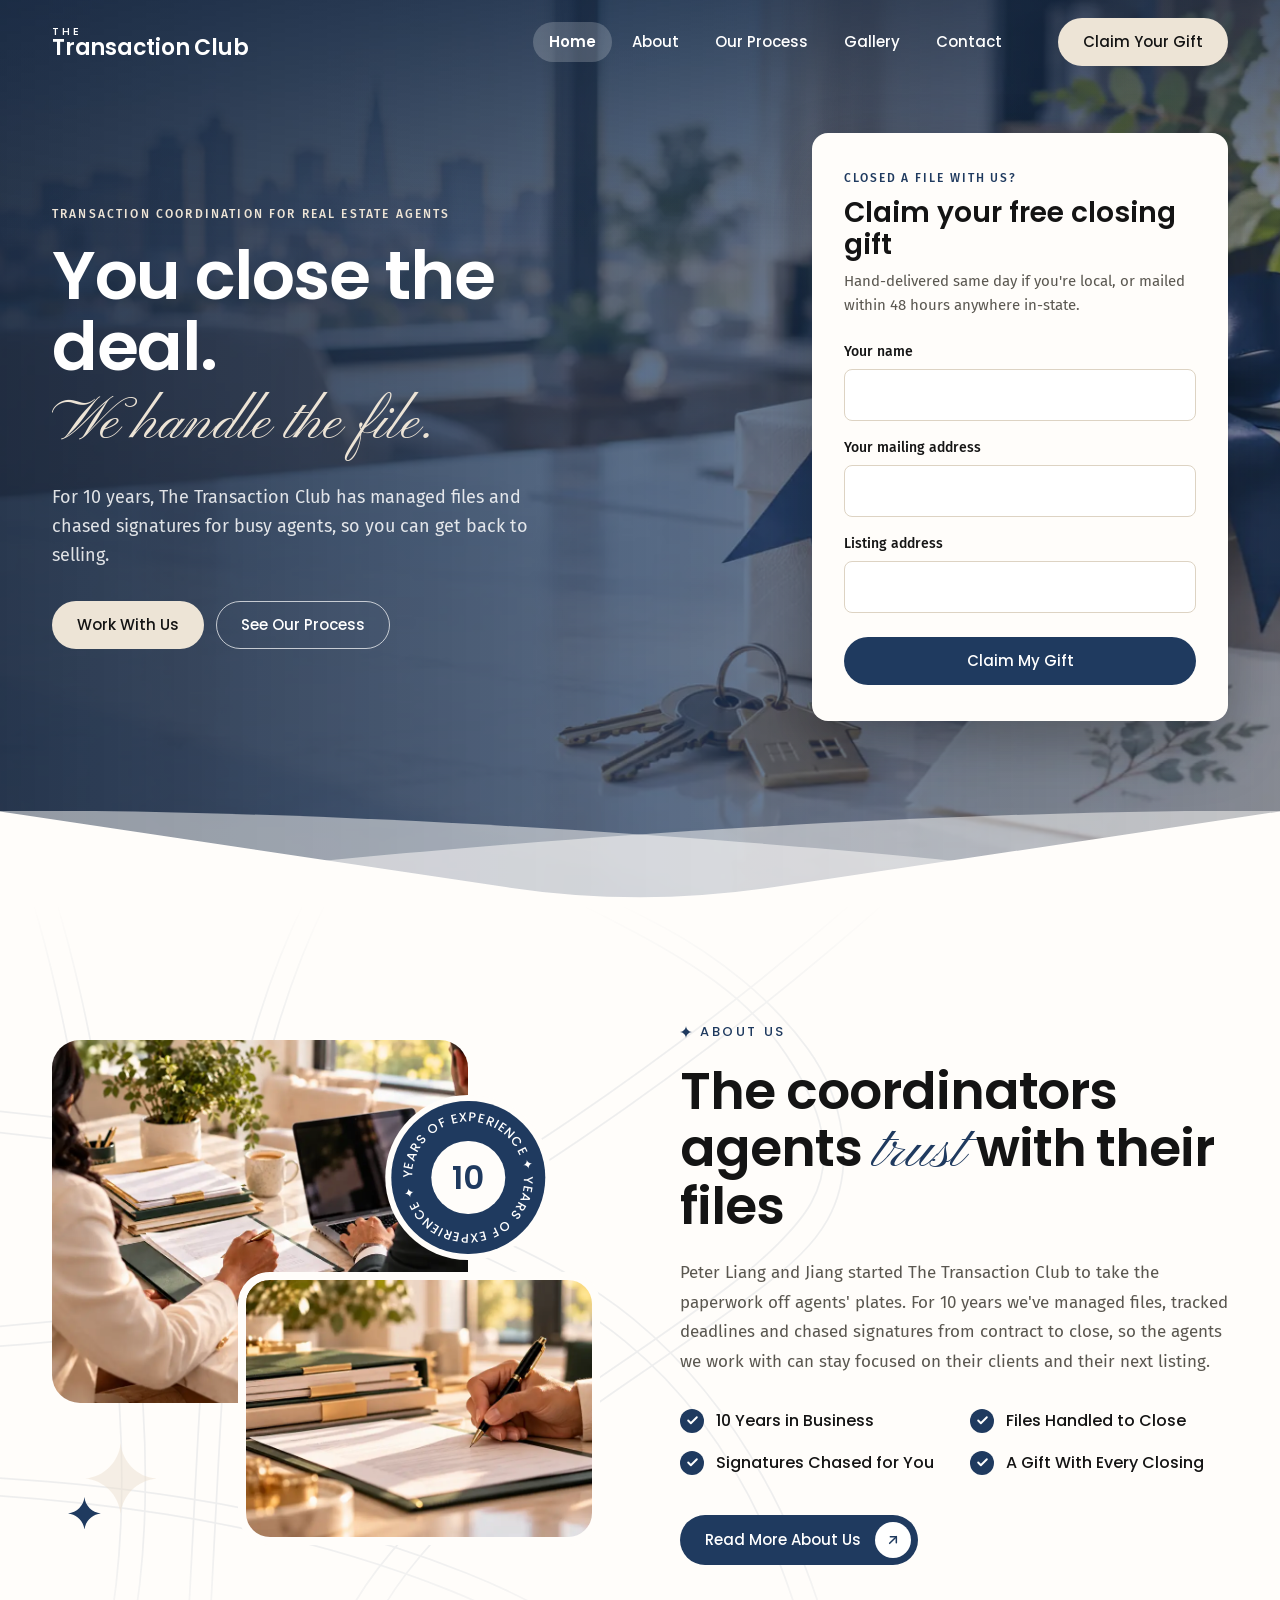
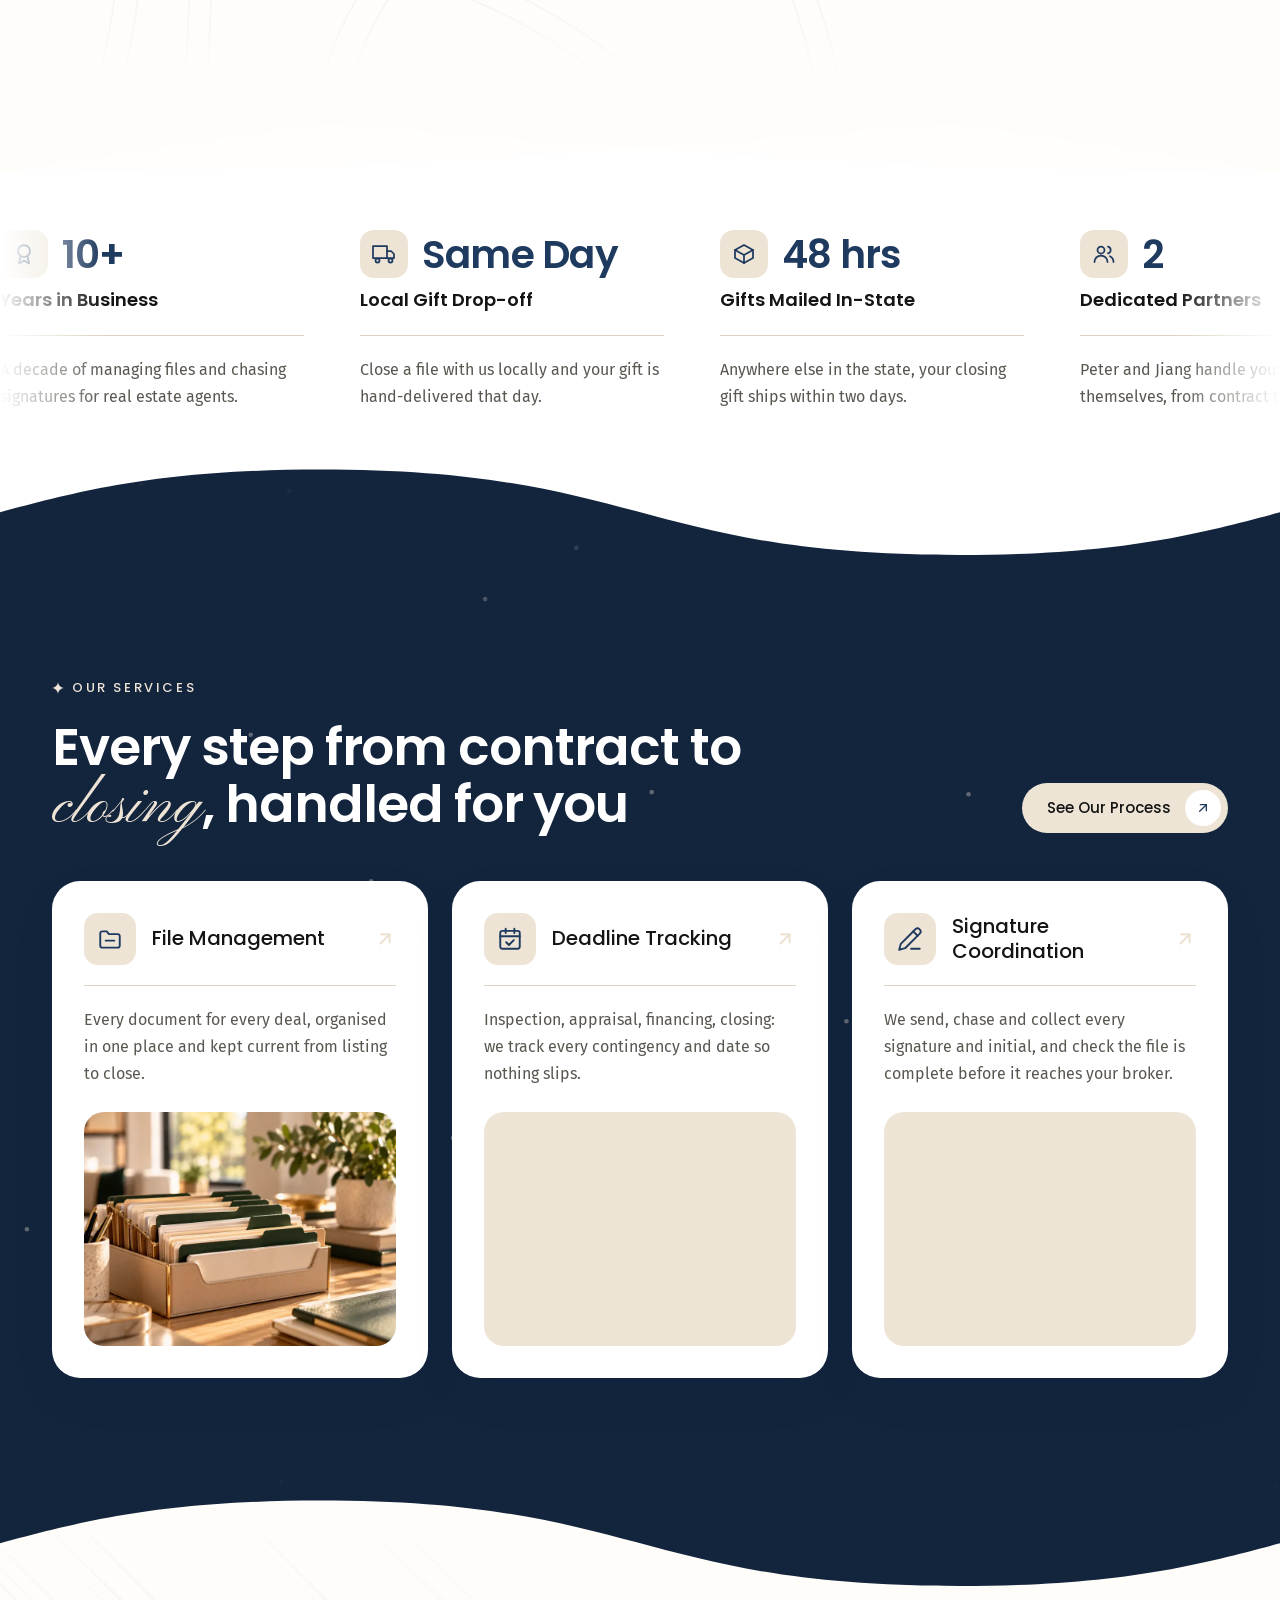
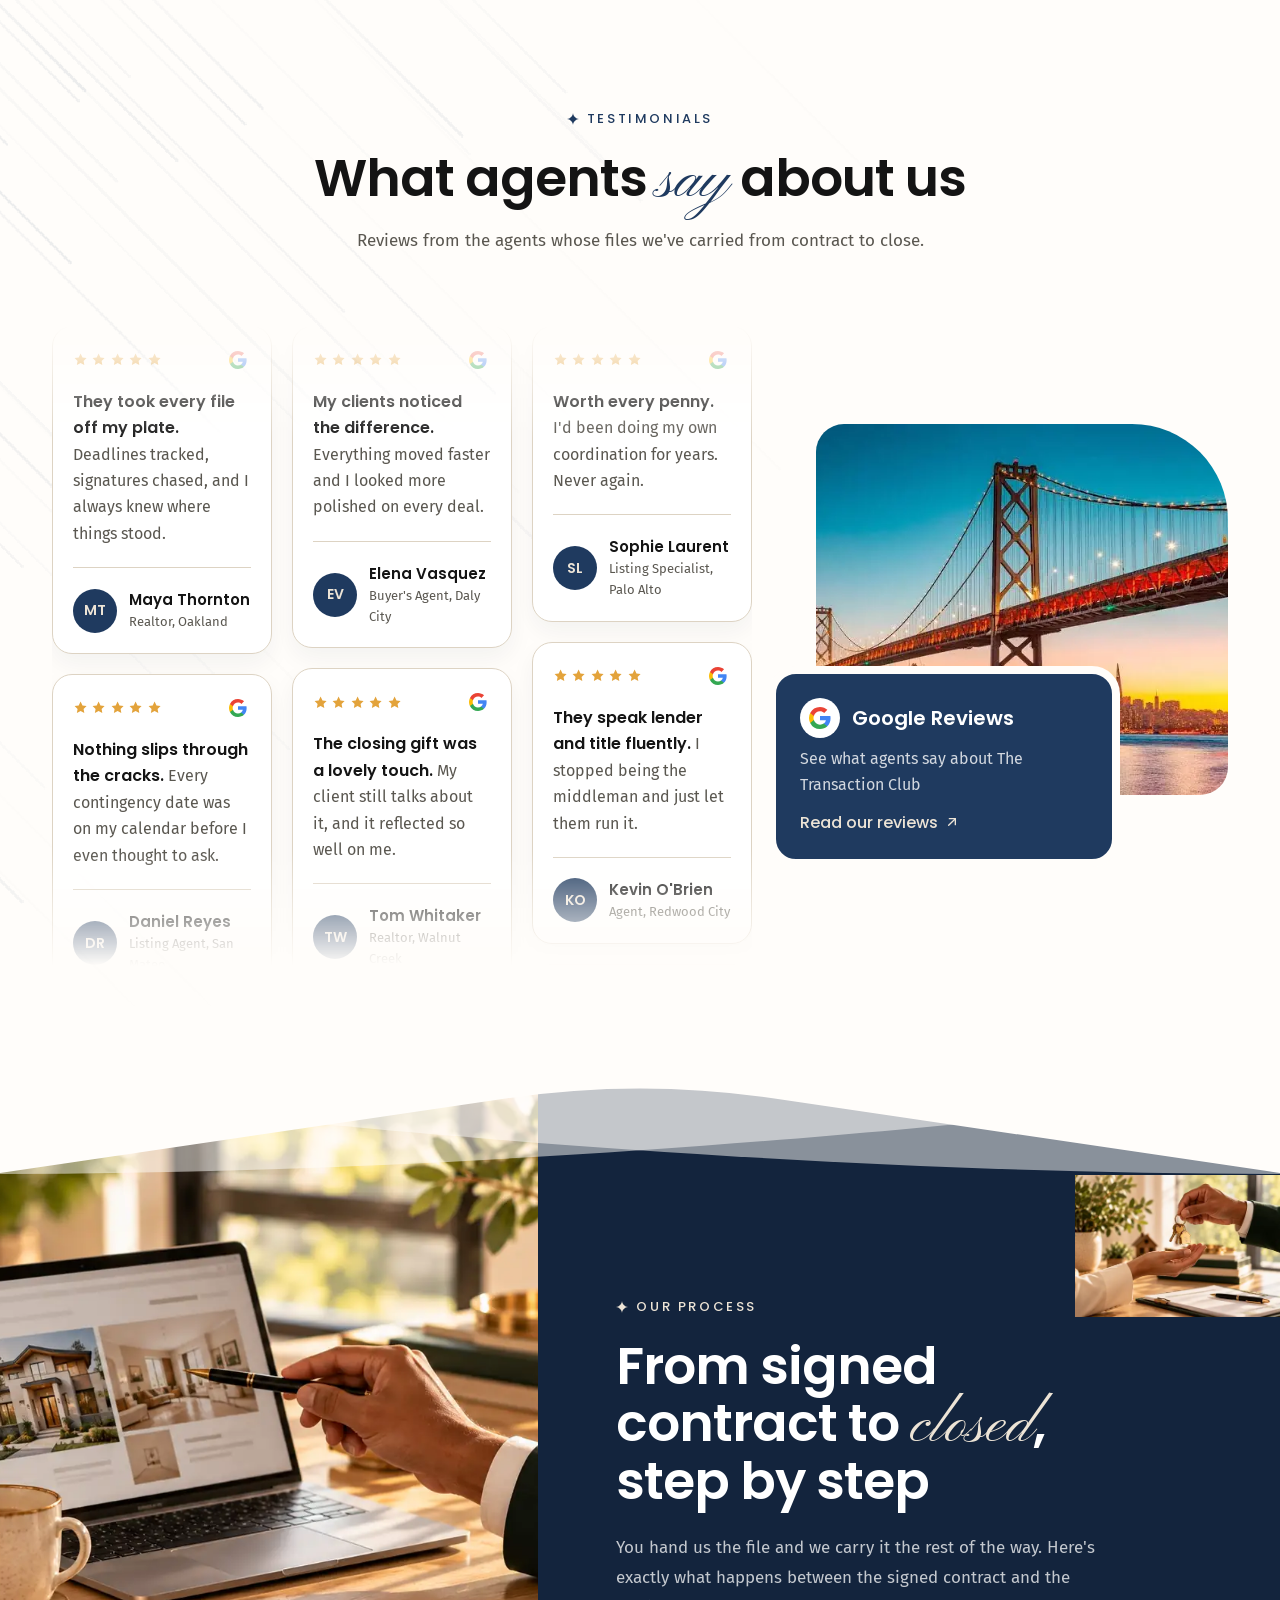
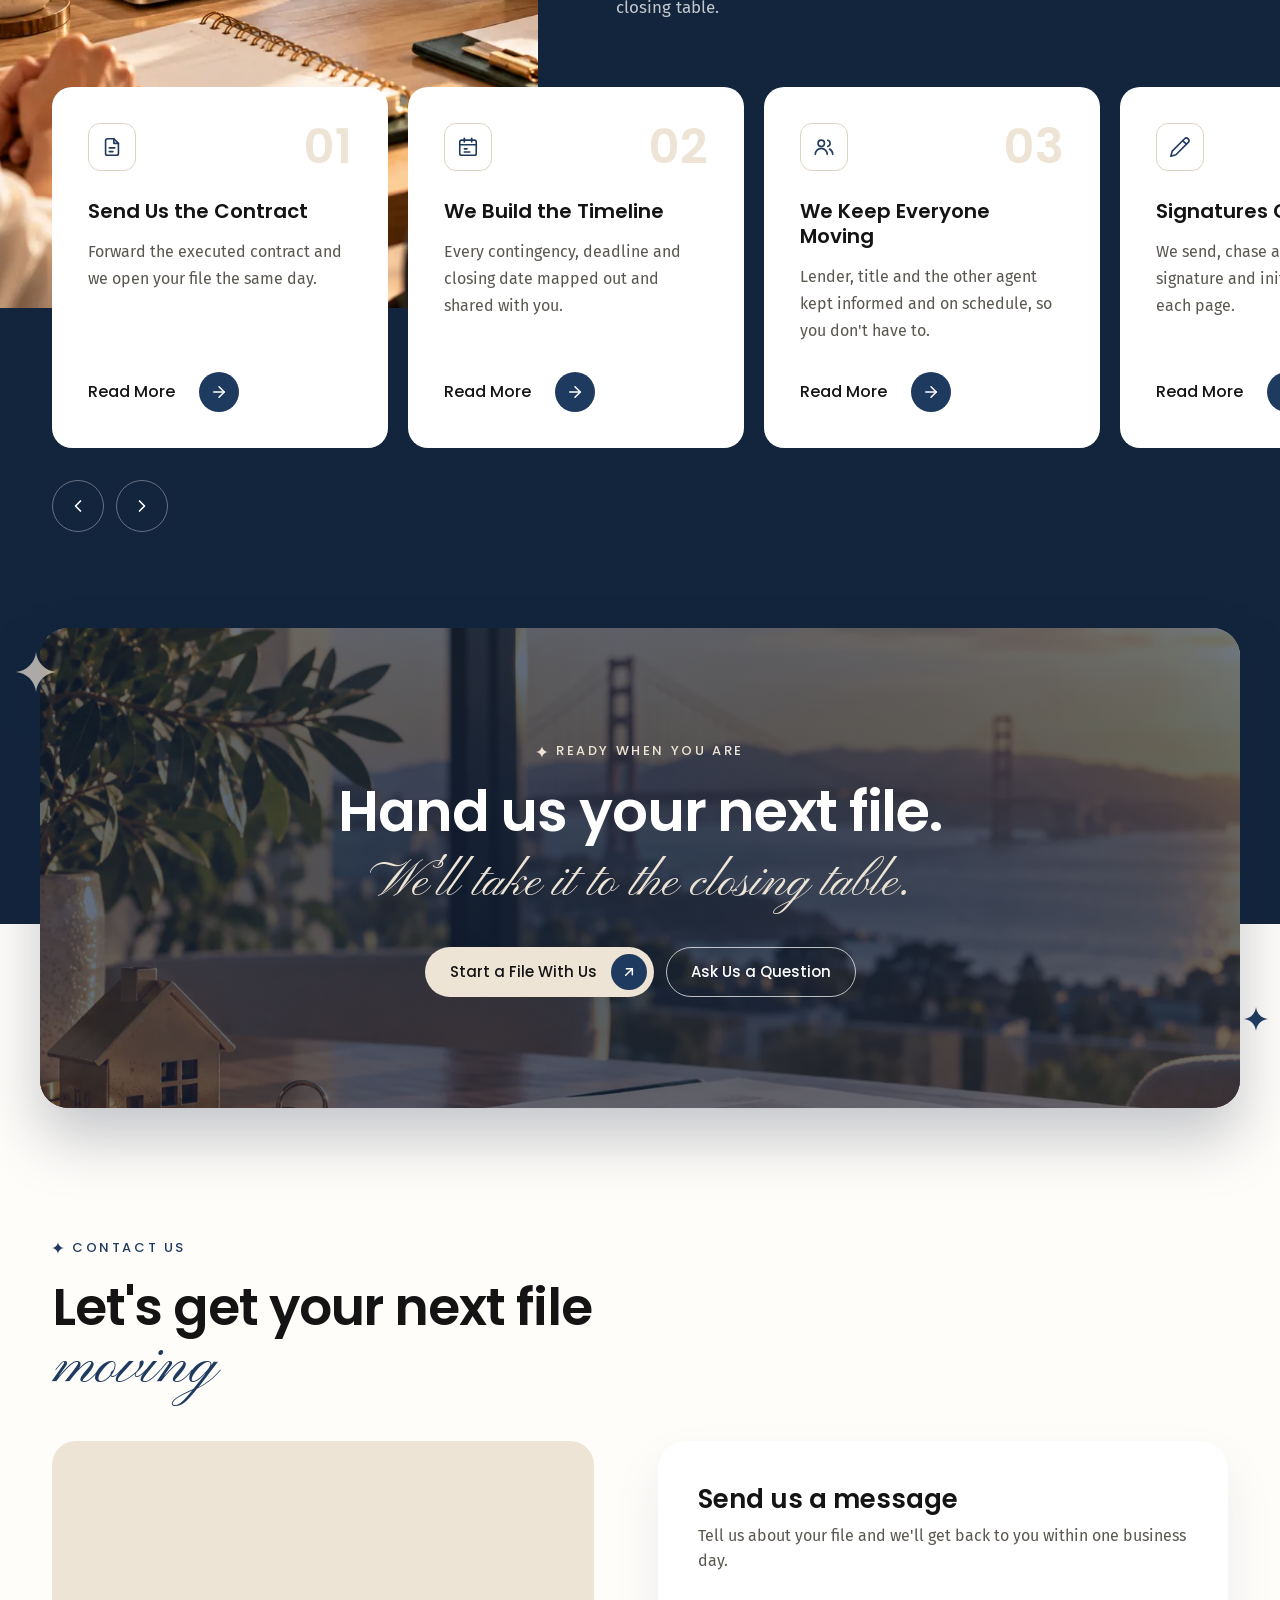
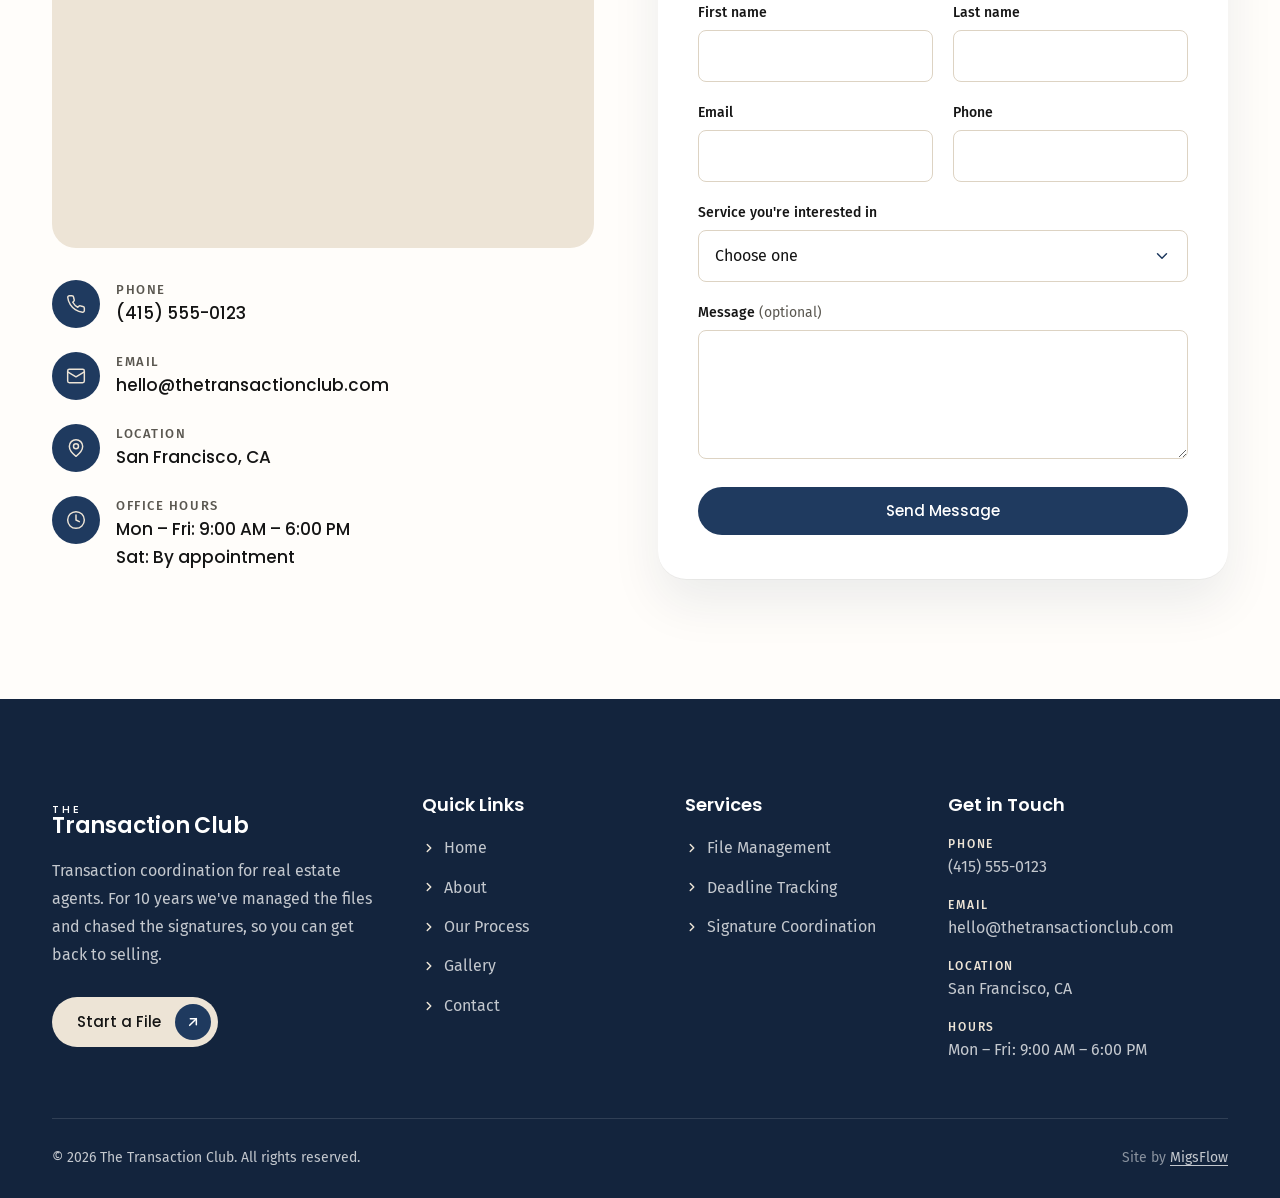
==== commit 76c9e93a: "Update" ====
--- a/index.html
+++ b/index.html
@@ -447,7 +447,7 @@
          and MUST be replaced with real Google reviews before launch. TODO: once the Google Business Profile exists, swap every
          href="#testimonials" below for the profile's reviews URL.
          ======================================================================== -->
-    <section class="testimonials" id="testimonials" aria-labelledby="testimonials-title">
+    <section class="testimonials has-texture has-texture--streaks" id="testimonials" aria-labelledby="testimonials-title">
       <!-- Bubble divider: the Services green flowing down into this section -->
       <div class="section-divider section-divider--top section-divider--bubble" aria-hidden="true"></div>
 
--- a/css/global.css
+++ b/css/global.css
@@ -311,7 +311,8 @@
    --texture-color; --texture-opacity keeps them quiet behind the content.
    A second gradient mask fades them out at the top and bottom edges so they
    never stop abruptly against a divider.
-   Default: line art. --particles: slow drifting dots (animated SVG). */
+   Default: line art. --particles: slow drifting dots. --streaks: diagonal
+   falling streaks. (Both animated SVGs.) */
 .has-texture {
   position: relative;
   isolation: isolate;
@@ -320,6 +321,10 @@
 
 .has-texture--particles {
   --texture-image: url('../images/svg-backgrounds/wobbling-particles.svg');
+}
+
+.has-texture--streaks {
+  --texture-image: url('../images/svg-backgrounds/raining-streaks.svg');
 }
 
 .has-texture::before {
--- a/css/styles.css
+++ b/css/styles.css
@@ -781,6 +781,9 @@
    ========================================================================== */
 
 .testimonials {
+  /* Navy falling streaks behind the reviews (has-texture--streaks) */
+  --texture-color: var(--color-green);
+  --texture-opacity: 0.12;
   position: relative;
   /* Top padding clears the bubble divider hanging from the top edge */
   padding-block: calc(5rem + var(--divider-height)) 5rem;
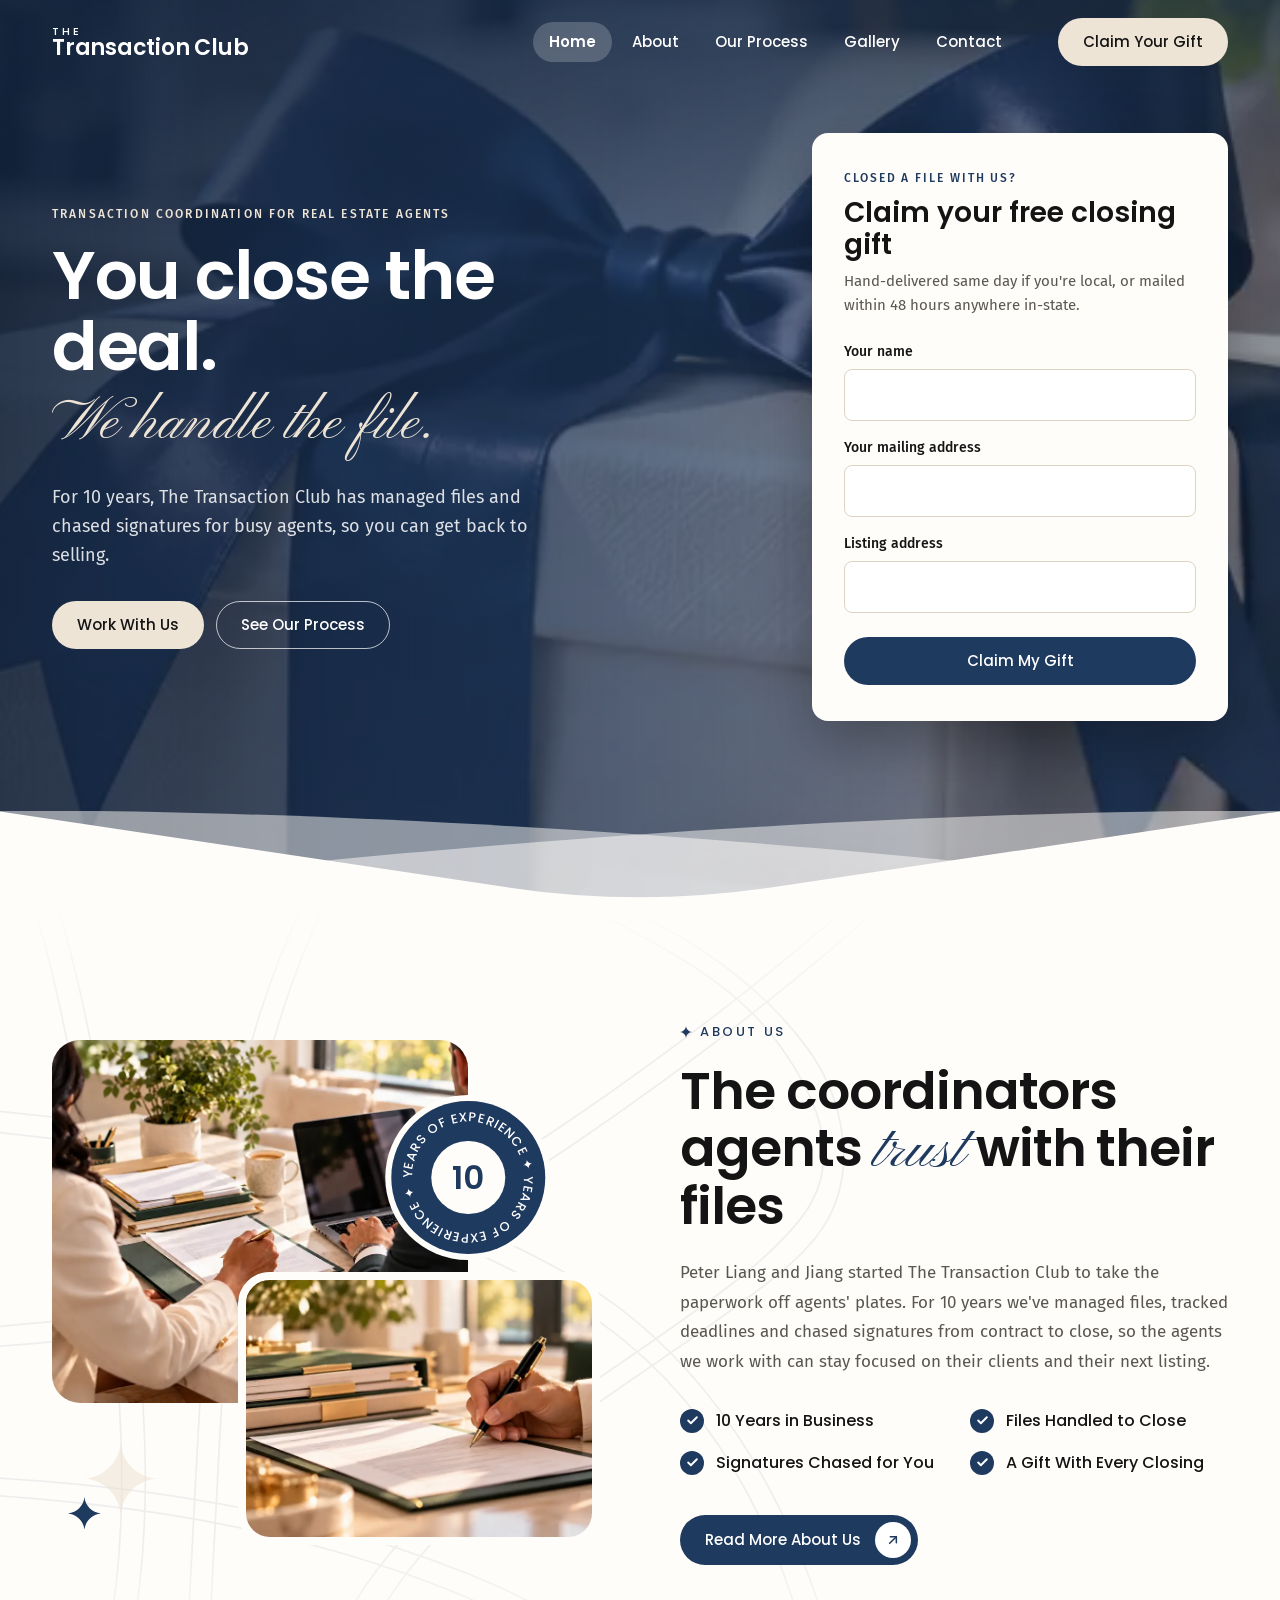
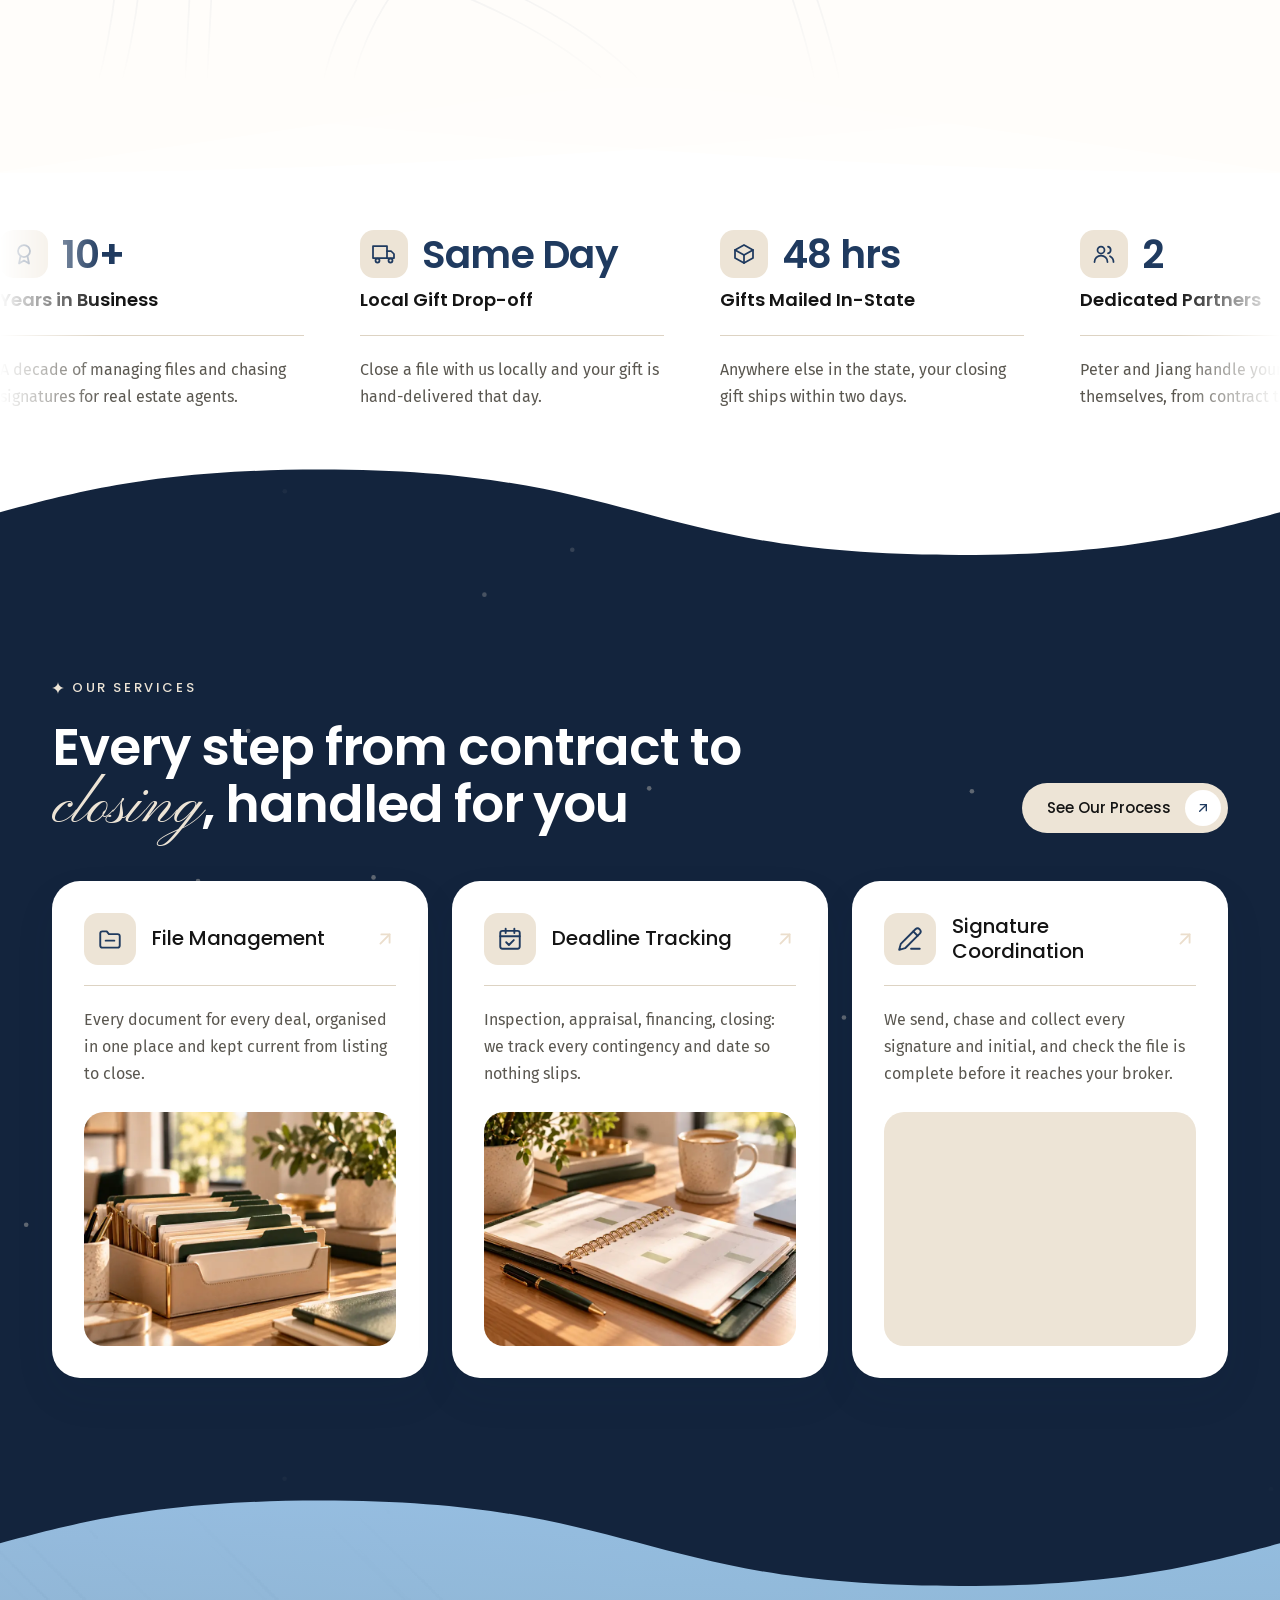
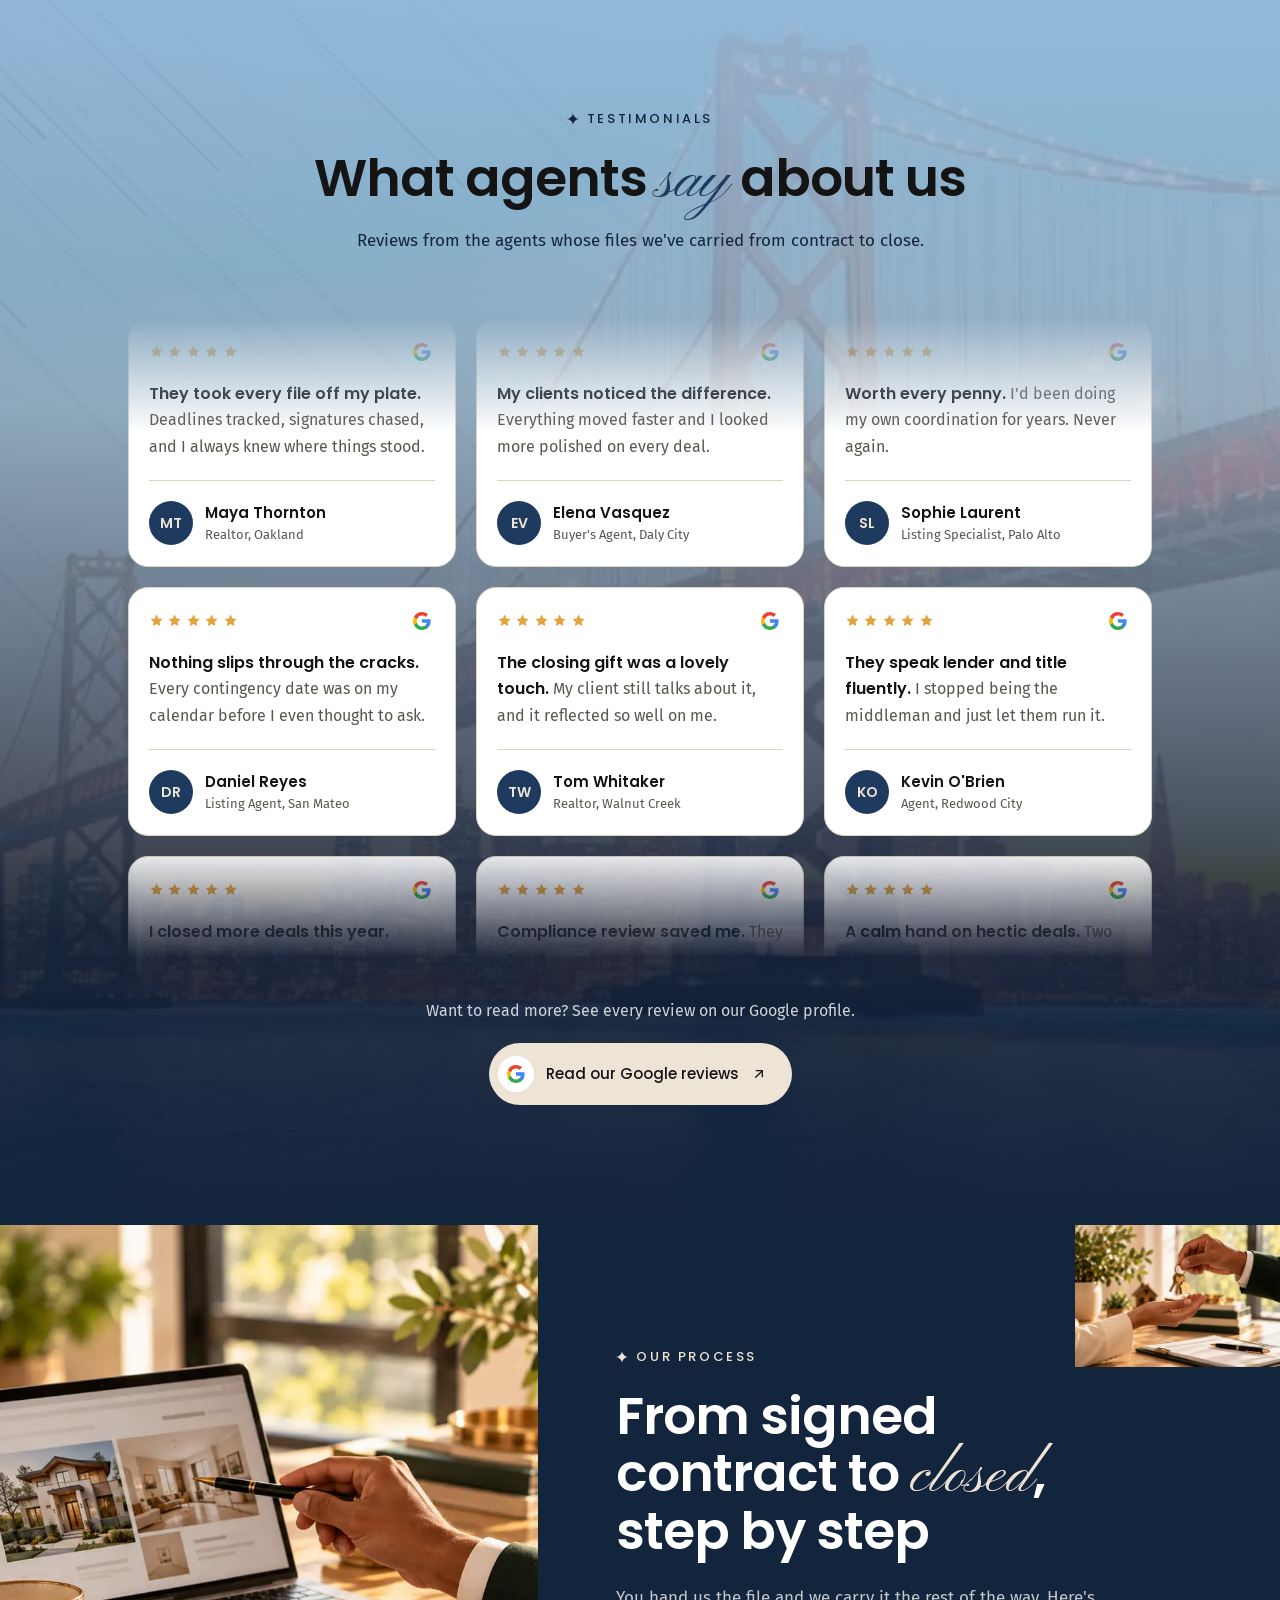
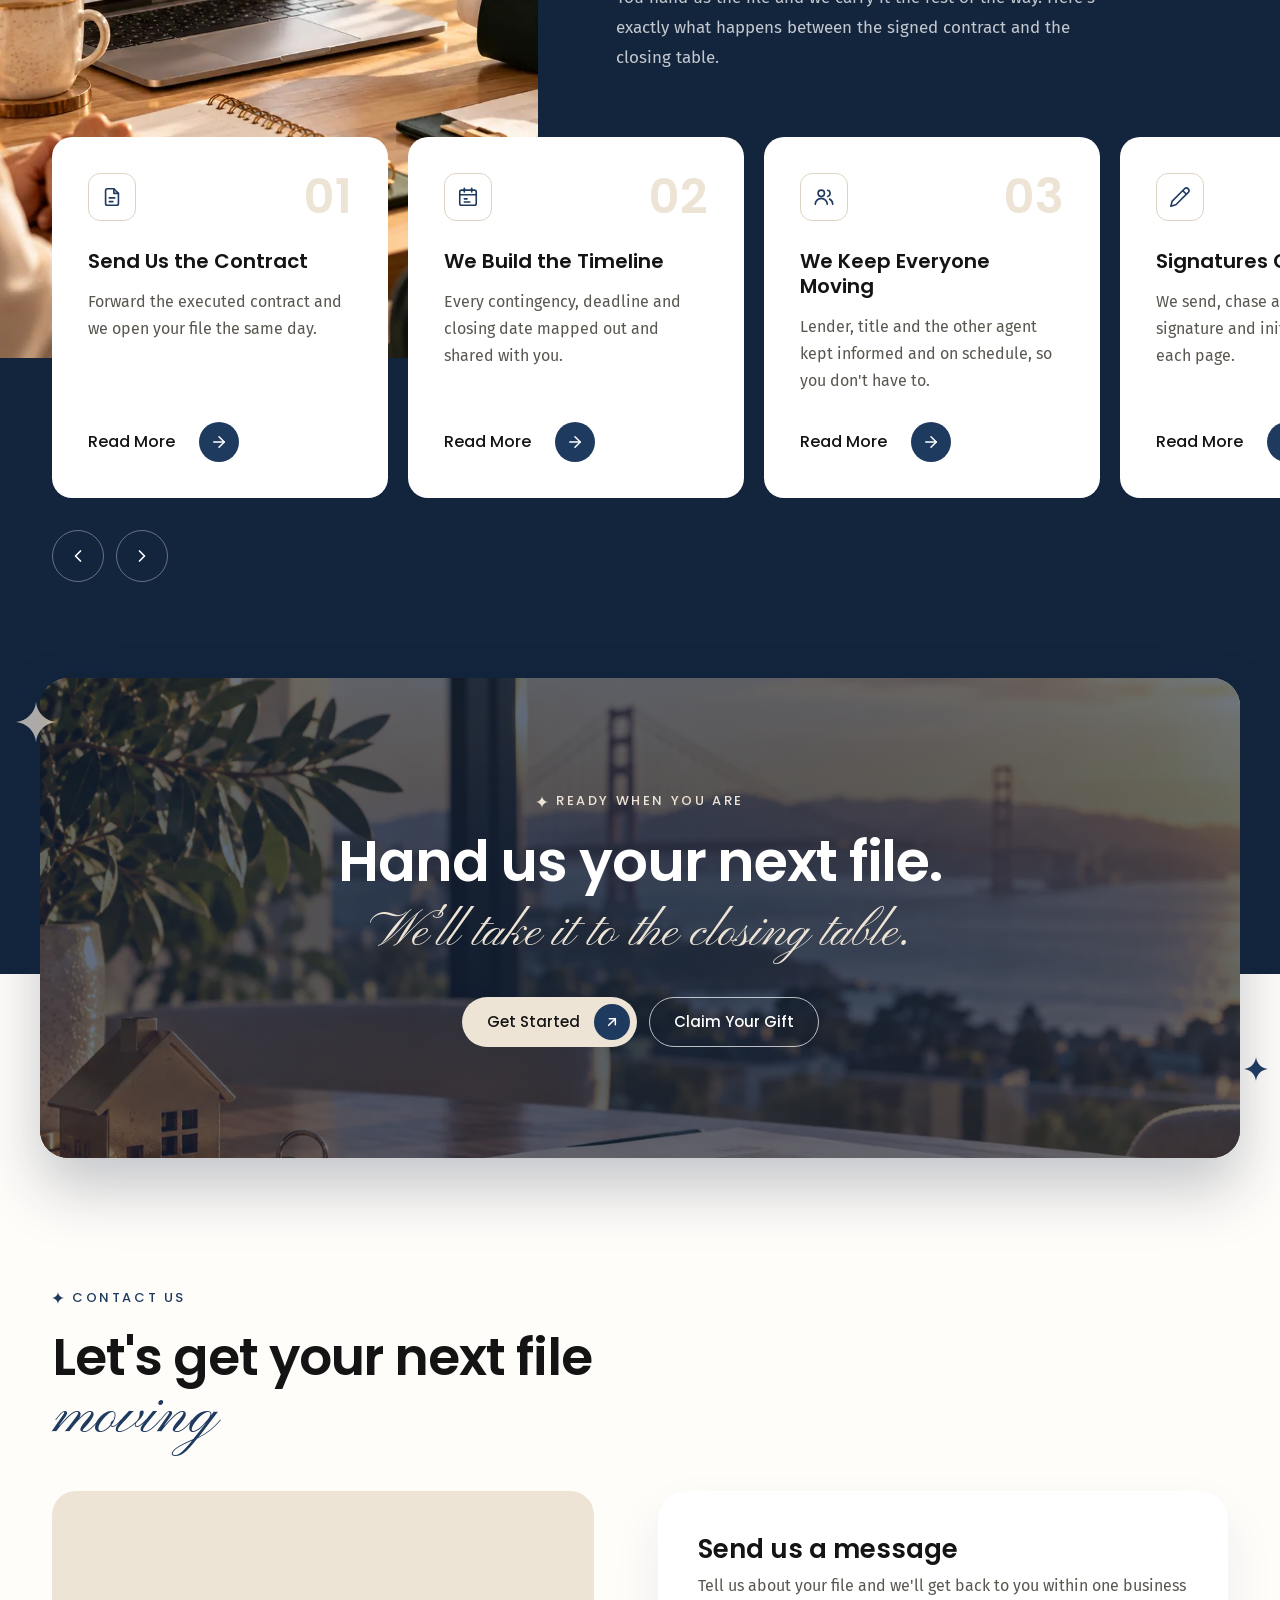
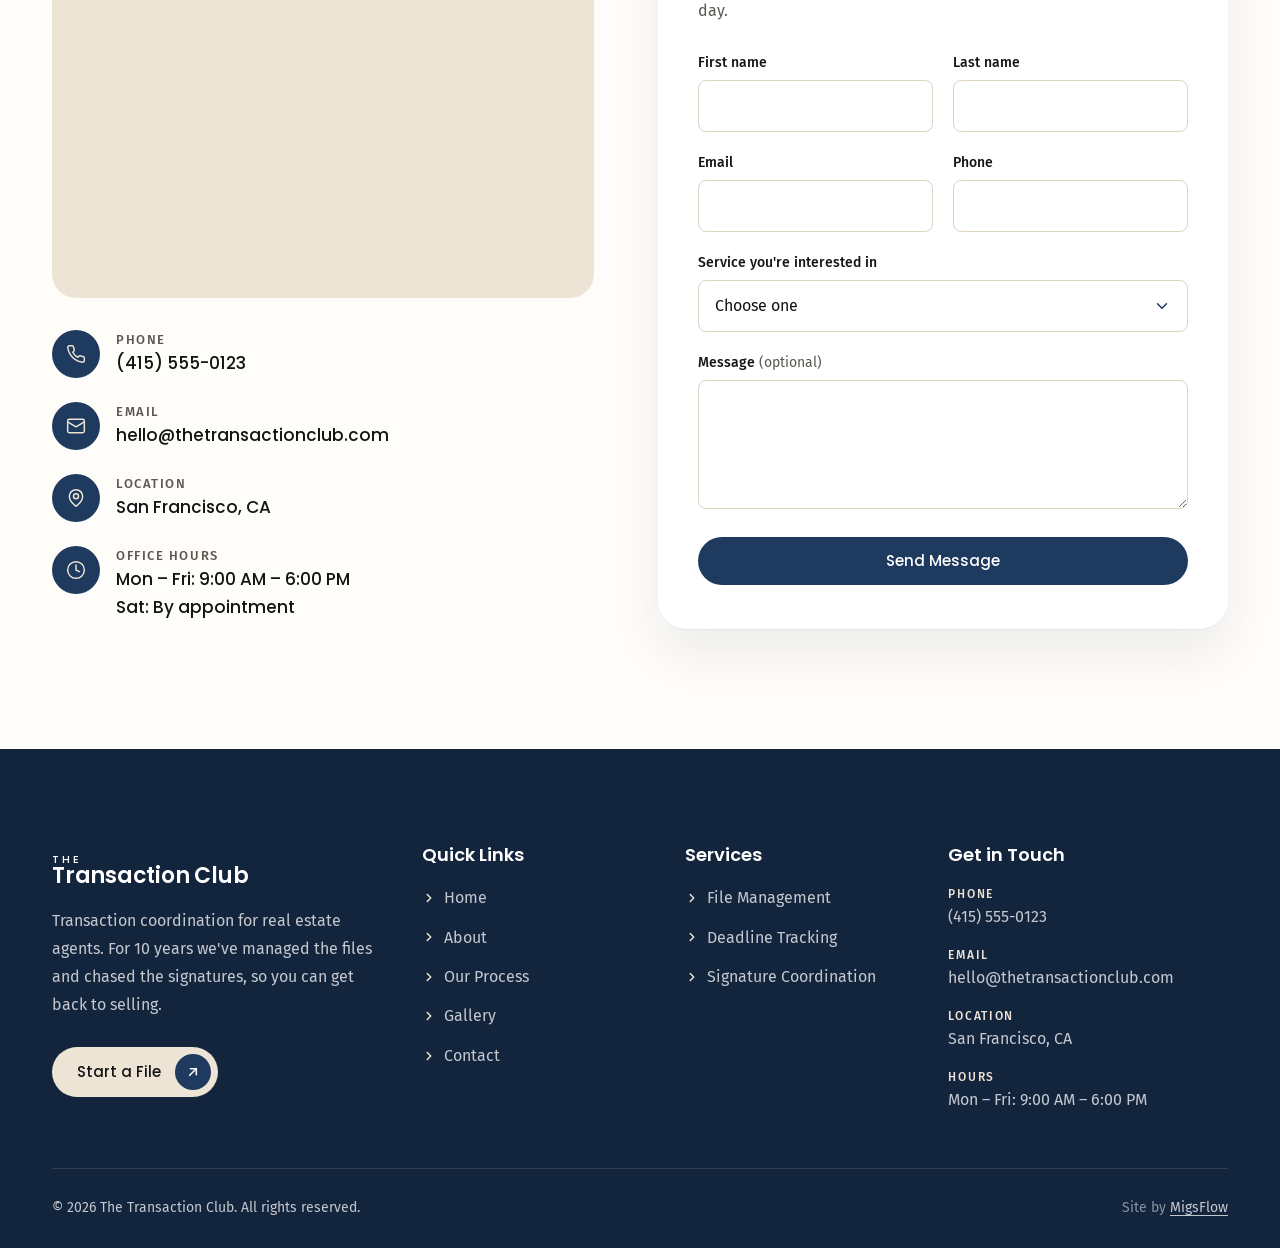
==== commit 8e3f3ba4: "Update" ====
--- a/index.html
+++ b/index.html
@@ -442,14 +442,24 @@
 
 
     <!-- ========================================================================
-         TESTIMONIALS — scrolling wall of Google reviews + photo with a Google
-         card. PLACEHOLDER REVIEWS: every quote, name and role below is made up
+         TESTIMONIALS — Bay Bridge photo background, centred scrolling wall of
+         Google reviews, and a link to the Google profile underneath. PLACEHOLDER REVIEWS: every quote, name and role below is made up
          and MUST be replaced with real Google reviews before launch. TODO: once the Google Business Profile exists, swap every
          href="#testimonials" below for the profile's reviews URL.
          ======================================================================== -->
     <section class="testimonials has-texture has-texture--streaks" id="testimonials" aria-labelledby="testimonials-title">
       <!-- Bubble divider: the Services green flowing down into this section -->
       <div class="section-divider section-divider--top section-divider--bubble" aria-hidden="true"></div>
+
+      <!-- Bay Bridge background. The source is only 668x459, so it is served at
+           native size and stretched to cover; the heavy navy wash hides the
+           softness. Swap in a larger original if one exists. -->
+      <div class="testimonials__bg" aria-hidden="true">
+        <picture>
+          <source srcset="images/home/testimonials-bg.webp" type="image/webp">
+          <img src="images/home/testimonials-bg.jpg" alt="" width="668" height="459" loading="lazy" decoding="async">
+        </picture>
+      </div>
 
       <div class="container">
 
@@ -826,26 +836,12 @@
           </div>
           </div>
 
-          <div class="testimonials__media">
-            <!-- Source is only 668x459, so it is served at its cropped native size
-                 (510x459, no upscaling). Swap in a larger original if one exists. -->
-            <div class="testimonials__photo">
-              <picture>
-                <source srcset="images/home/testimonials-bridge.webp" type="image/webp">
-                <img src="images/home/testimonials-bridge.jpg" alt="The San Francisco–Oakland Bay Bridge and city skyline at sunset" width="510" height="459" loading="lazy" decoding="async">
-              </picture>
-            </div>
-
-            <a class="google-card" href="#testimonials">
-              <span class="google-card__top">
-                <span class="google-card__logo"><svg class="google-g" viewBox="0 0 24 24" aria-hidden="true"><path fill="#4285F4" d="M23.5 12.27c0-.85-.08-1.67-.22-2.45H12v4.64h6.46a5.52 5.52 0 0 1-2.4 3.62v3h3.88c2.27-2.09 3.56-5.17 3.56-8.81Z"/><path fill="#34A853" d="M12 24c3.24 0 5.96-1.07 7.94-2.92l-3.88-3c-1.07.72-2.45 1.15-4.06 1.15-3.12 0-5.77-2.11-6.71-4.95H1.28v3.1A12 12 0 0 0 12 24Z"/><path fill="#FBBC05" d="M5.29 14.28A7.2 7.2 0 0 1 4.91 12c0-.79.14-1.56.38-2.28v-3.1H1.28A12 12 0 0 0 0 12c0 1.94.46 3.77 1.28 5.38l4.01-3.1Z"/><path fill="#EA4335" d="M12 4.77c1.76 0 3.34.61 4.59 1.8l3.44-3.44C17.95 1.19 15.24 0 12 0A12 12 0 0 0 1.28 6.62l4.01 3.1C6.23 6.88 8.88 4.77 12 4.77Z"/></svg></span>
-                <span class="google-card__title">Google Reviews</span>
-              </span>
-              <span class="google-card__text">See what agents say about The Transaction Club</span>
-              <span class="google-card__cta">
-                Read our reviews
-                <svg viewBox="0 0 24 24" fill="none" stroke="currentColor" stroke-width="2" stroke-linecap="round" stroke-linejoin="round" aria-hidden="true"><line x1="7" y1="17" x2="17" y2="7" /><polyline points="8 7 17 7 17 16" /></svg>
-              </span>
+          <div class="testimonials__google">
+            <p>Want to read more? See every review on our Google profile.</p>
+            <a class="btn btn--light testimonials__google-link" href="#testimonials">
+              <span class="testimonials__google-icon"><svg class="google-g" viewBox="0 0 24 24" aria-hidden="true"><path fill="#4285F4" d="M23.5 12.27c0-.85-.08-1.67-.22-2.45H12v4.64h6.46a5.52 5.52 0 0 1-2.4 3.62v3h3.88c2.27-2.09 3.56-5.17 3.56-8.81Z"/><path fill="#34A853" d="M12 24c3.24 0 5.96-1.07 7.94-2.92l-3.88-3c-1.07.72-2.45 1.15-4.06 1.15-3.12 0-5.77-2.11-6.71-4.95H1.28v3.1A12 12 0 0 0 12 24Z"/><path fill="#FBBC05" d="M5.29 14.28A7.2 7.2 0 0 1 4.91 12c0-.79.14-1.56.38-2.28v-3.1H1.28A12 12 0 0 0 0 12c0 1.94.46 3.77 1.28 5.38l4.01-3.1Z"/><path fill="#EA4335" d="M12 4.77c1.76 0 3.34.61 4.59 1.8l3.44-3.44C17.95 1.19 15.24 0 12 0A12 12 0 0 0 1.28 6.62l4.01 3.1C6.23 6.88 8.88 4.77 12 4.77Z"/></svg></span>
+              Read our Google reviews
+              <svg class="testimonials__google-arrow" viewBox="0 0 24 24" fill="none" stroke="currentColor" stroke-width="2" stroke-linecap="round" stroke-linejoin="round" aria-hidden="true"><line x1="7" y1="17" x2="17" y2="7" /><polyline points="8 7 17 7 17 16" /></svg>
             </a>
           </div>
 
@@ -862,9 +858,6 @@
          Copy is a stand-in drafted from the discovery call.
          ======================================================================== -->
     <section class="process" aria-labelledby="process-title">
-      <!-- Arc divider: the Testimonials colour hanging down into the green -->
-      <div class="section-divider section-divider--top section-divider--arc" aria-hidden="true"></div>
-
       <div class="process__photo process__photo--main">
         <picture>
           <source media="(max-width: 1023px)" srcset="images/home/process-desk-m.webp" type="image/webp" width="720" height="540">
@@ -1030,12 +1023,12 @@
           </h2>
           <div class="final-cta__actions">
             <a class="btn btn--light btn--badge" href="#contact">
-              Start a File With Us
+              Get Started
               <span class="btn__badge" aria-hidden="true">
                 <svg viewBox="0 0 24 24" fill="none" stroke="currentColor" stroke-width="2.25" stroke-linecap="round" stroke-linejoin="round"><line x1="7" y1="17" x2="17" y2="7" /><polyline points="8 7 17 7 17 16" /></svg>
               </span>
             </a>
-            <a class="btn btn--outline-light" href="#contact">Ask Us a Question</a>
+            <a class="btn btn--outline-light" href="#closing-gift">Claim Your Gift</a>
           </div>
         </div>
       </div>
--- a/css/global.css
+++ b/css/global.css
@@ -66,6 +66,7 @@
   /* Colors */
   --color-tan: #ede4d6;
   --color-tan-light: #fffdfa;
+  --color-sky: #eaf1f8;
   --color-tan-dark: #ebdecc;
   --color-green: #1f3a5f; /* TRIAL: navy (was green #1e3b2f) */
   --color-green-dark: #13243d; /* TRIAL: deep navy (was #142a21) */
--- a/css/styles.css
+++ b/css/styles.css
@@ -781,7 +781,8 @@
    ========================================================================== */
 
 .testimonials {
-  /* Navy falling streaks behind the reviews (has-texture--streaks) */
+  /* Navy falling streaks (has-texture--streaks): they show on the pale top
+     and melt into the navy foot */
   --texture-color: var(--color-green);
   --texture-opacity: 0.12;
   position: relative;
@@ -804,13 +805,80 @@
 .testimonials__intro {
   margin-top: 1.25rem;
   font-size: 1.0625rem;
-  color: var(--color-muted);
+  /* Deep navy, not the usual grey: the grey is too faint on the blue wash */
+  color: var(--color-green-dark);
+}
+
+/* Eyebrow in deep navy too, so it holds up on the darker blue */
+.testimonials .eyebrow {
+  color: var(--color-green-dark);
+}
+
+/* ---------- Background photo ---------- */
+
+.testimonials__bg {
+  position: absolute;
+  inset: 0;
+  z-index: -3;
+}
+
+.testimonials__bg picture,
+.testimonials__bg img {
+  width: 100%;
+  height: 100%;
+  object-fit: cover;
+}
+
+/* Pale sky-blue wash behind the heading (a break from the navy Services
+   above, with the bridge just showing through), deepening to solid navy at
+   the foot so the section flows straight into Process */
+.testimonials__bg::after {
+  content: '';
+  position: absolute;
+  inset: 0;
+  background: linear-gradient(180deg,
+    rgba(162, 197, 232, 0.92) 0%,
+    rgba(151, 170, 190, 0.86) 38%,
+    rgba(19, 36, 61, 0.88) 78%,
+    var(--color-green-dark) 100%);
+}
+
+/* ---------- Google link ---------- */
+
+.testimonials__google {
+  display: flex;
+  flex-direction: column;
+  align-items: center;
+  gap: 1.25rem;
+  margin-top: 2.5rem;
+  text-align: center;
+  color: rgba(255, 255, 255, 0.8);
+}
+
+.testimonials__google-link {
+  gap: 0.75rem;
+  padding-left: 0.5rem;
+}
+
+/* White disc so the four-colour G reads on the tan button */
+.testimonials__google-icon {
+  display: inline-flex;
+  align-items: center;
+  justify-content: center;
+  width: 2.25rem;
+  height: 2.25rem;
+  border-radius: 50%;
+  background-color: var(--color-white);
+}
+
+.testimonials__google-arrow {
+  width: 1rem;
+  height: 1rem;
 }
 
 .testimonials__inner {
-  display: grid;
-  gap: 3.5rem;
-  margin-top: 3.5rem;
+  max-width: 64rem;
+  margin: 3rem auto 0;
 }
 
 /* ---------- Review wall ---------- */
@@ -970,117 +1038,13 @@
   }
 }
 
-/* ---------- Photo + Google card ---------- */
-
-.testimonials__media {
-  position: relative;
-  padding-bottom: 4.5rem;
-}
-
-.testimonials__photo {
-  overflow: hidden;
-  aspect-ratio: 10 / 9;
-  border-radius: 1.75rem 6rem 1.75rem 1.75rem;
-  background-color: var(--color-tan);
-}
-
-.testimonials__photo picture,
-.testimonials__photo img {
-  width: 100%;
-  height: 100%;
-  object-fit: cover;
-}
-
-/* Overlaps the photo's bottom edge; the page-colour border cuts it out */
-.google-card {
-  position: absolute;
-  left: 1rem;
-  right: 1rem;
-  bottom: 0;
-  display: flex;
-  flex-direction: column;
-  gap: 0.5rem;
-  padding: 1.5rem;
-  border: 0.5rem solid var(--color-tan-light);
-  border-radius: 1.75rem;
-  background-color: var(--color-green);
-  color: var(--color-white);
-  transition: transform var(--transition);
-}
-
-.google-card:hover {
-  transform: translateY(-0.25rem);
-}
-
-.google-card__top {
-  display: flex;
-  align-items: center;
-  gap: 0.75rem;
-}
-
-/* White disc so the four-colour G reads on the green */
-.google-card__logo {
-  display: inline-flex;
-  align-items: center;
-  justify-content: center;
-  width: 2.5rem;
-  height: 2.5rem;
-  border-radius: 50%;
-  background-color: var(--color-white);
-}
-
-.google-card__logo .google-g {
-  width: 1.375rem;
-  height: 1.375rem;
-}
-
-.google-card__title {
-  font-family: var(--font-heading);
-  font-size: 1.25rem;
-  font-weight: 600;
-}
-
-.google-card__text {
-  color: rgba(255, 255, 255, 0.8);
-}
-
-.google-card__cta {
-  display: inline-flex;
-  align-items: center;
-  gap: 0.375rem;
-  margin-top: 0.25rem;
-  font-family: var(--font-heading);
-  font-weight: 500;
-  color: var(--color-tan);
-}
-
-.google-card__cta svg {
-  width: 1rem;
-  height: 1rem;
-}
-
-@media (min-width: 768px) {
-  .testimonials__media {
-    max-width: 34rem;
-  }
-
-  .google-card {
-    right: auto;
-    left: -1.5rem;
-    max-width: 22rem;
-  }
-}
-
 @media (min-width: 1024px) {
   .testimonials {
     padding-block: calc(7.5rem + var(--divider-height)) 7.5rem;
   }
 
   .testimonials__inner {
-    grid-template-columns: minmax(0, 1.7fr) minmax(0, 1fr);
-    align-items: center;
-    gap: 4rem;
-    margin-top: 4.5rem;
+    margin-top: 4rem;
   }
 
   .review-wall {
@@ -1096,14 +1060,7 @@
     padding: 1.25rem;
   }
 
-  .testimonials__media {
-    justify-self: end;
-    width: 100%;
-  }
-
-  .google-card {
-    left: -3rem;
-  }
+
 }
 
 
@@ -1117,8 +1074,7 @@
 
 .process {
   position: relative;
-  /* Top padding clears the arc divider hanging from the top edge */
-  padding-block: calc(5rem + var(--divider-height)) 5rem;
+  padding-block: 5rem;
   overflow: hidden;
   color: var(--color-white);
   background-color: var(--color-green-dark);
@@ -1329,7 +1285,7 @@
 
 @media (min-width: 1024px) {
   .process {
-    padding-block: calc(7.5rem + var(--divider-height)) 6rem;
+    padding-block: 7.5rem 6rem;
   }
 
   .process__intro {
@@ -1369,8 +1325,7 @@
   .process__photo--inset {
     display: block;
     position: absolute;
-    /* Starts where the arc divider ends, so the arc never covers it */
-    top: var(--divider-height);
+    top: 0;
     right: 0;
     width: 16%;
     aspect-ratio: 1.45;
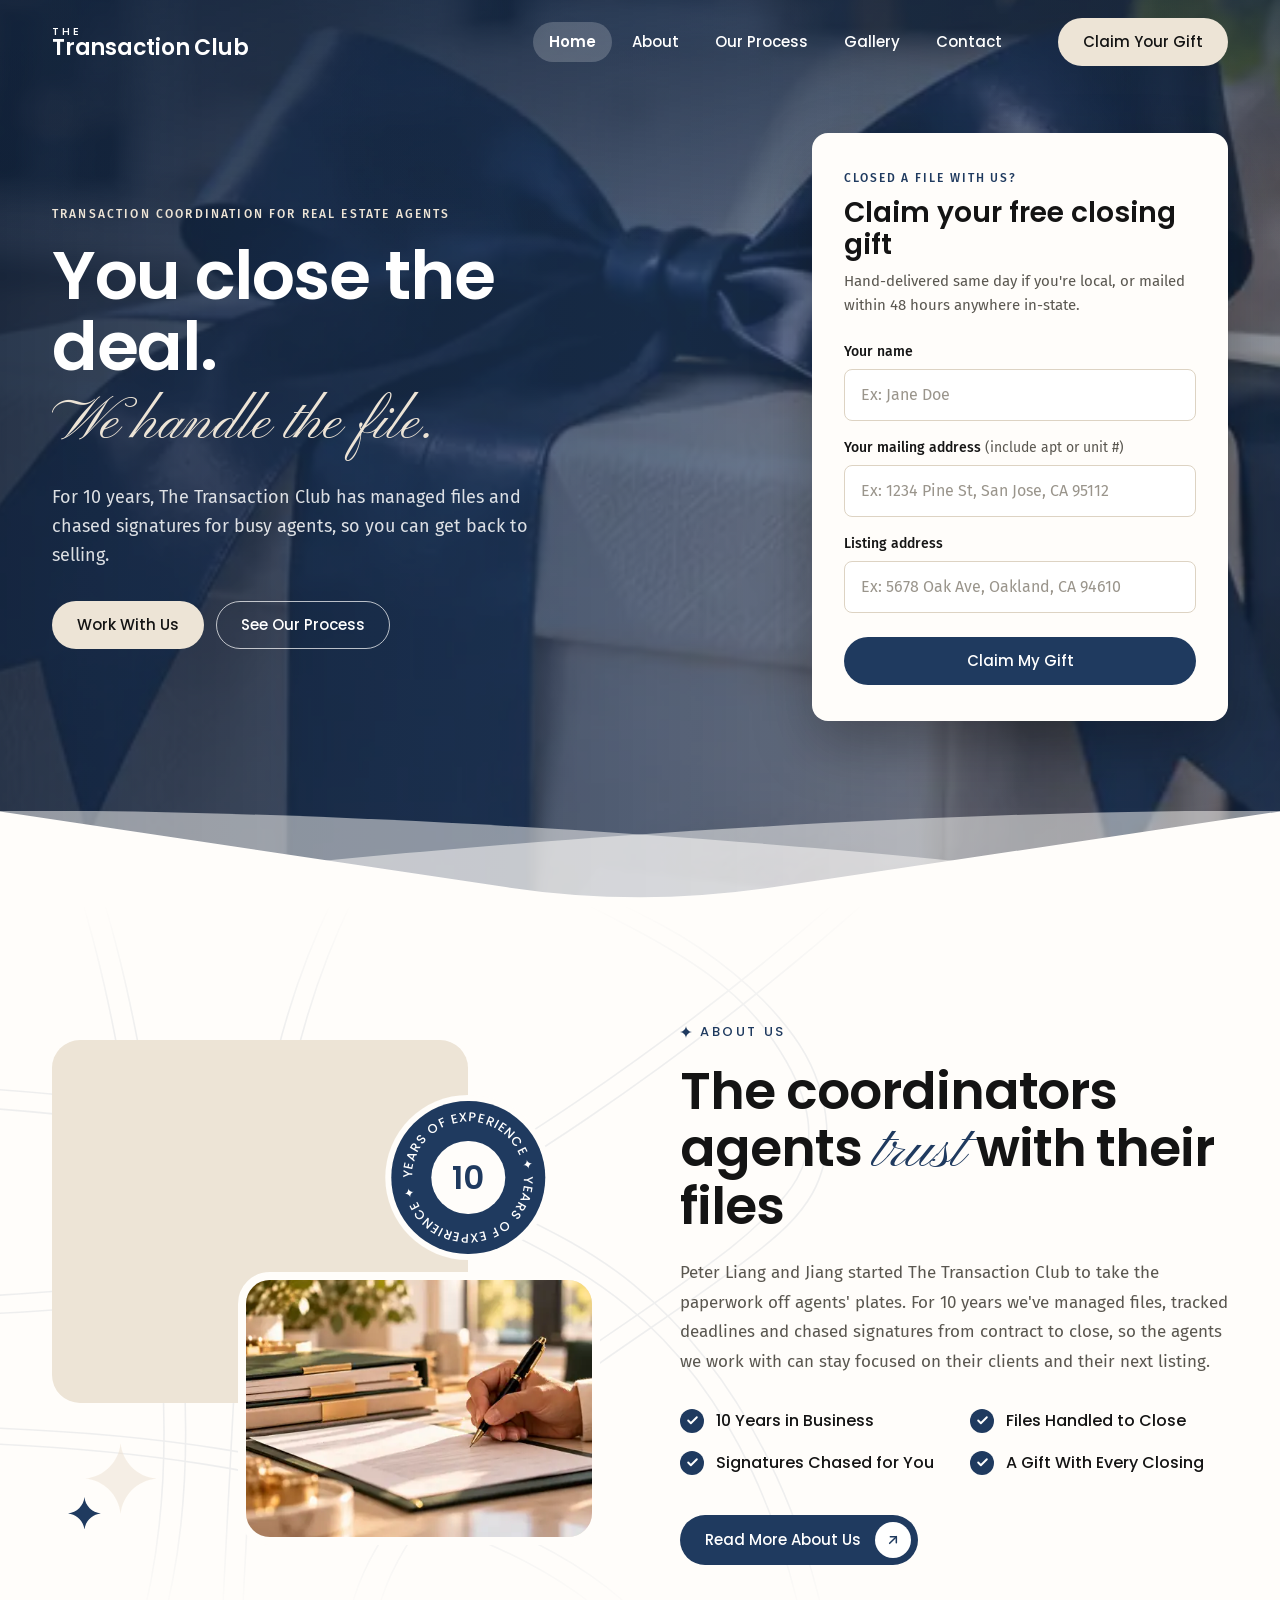
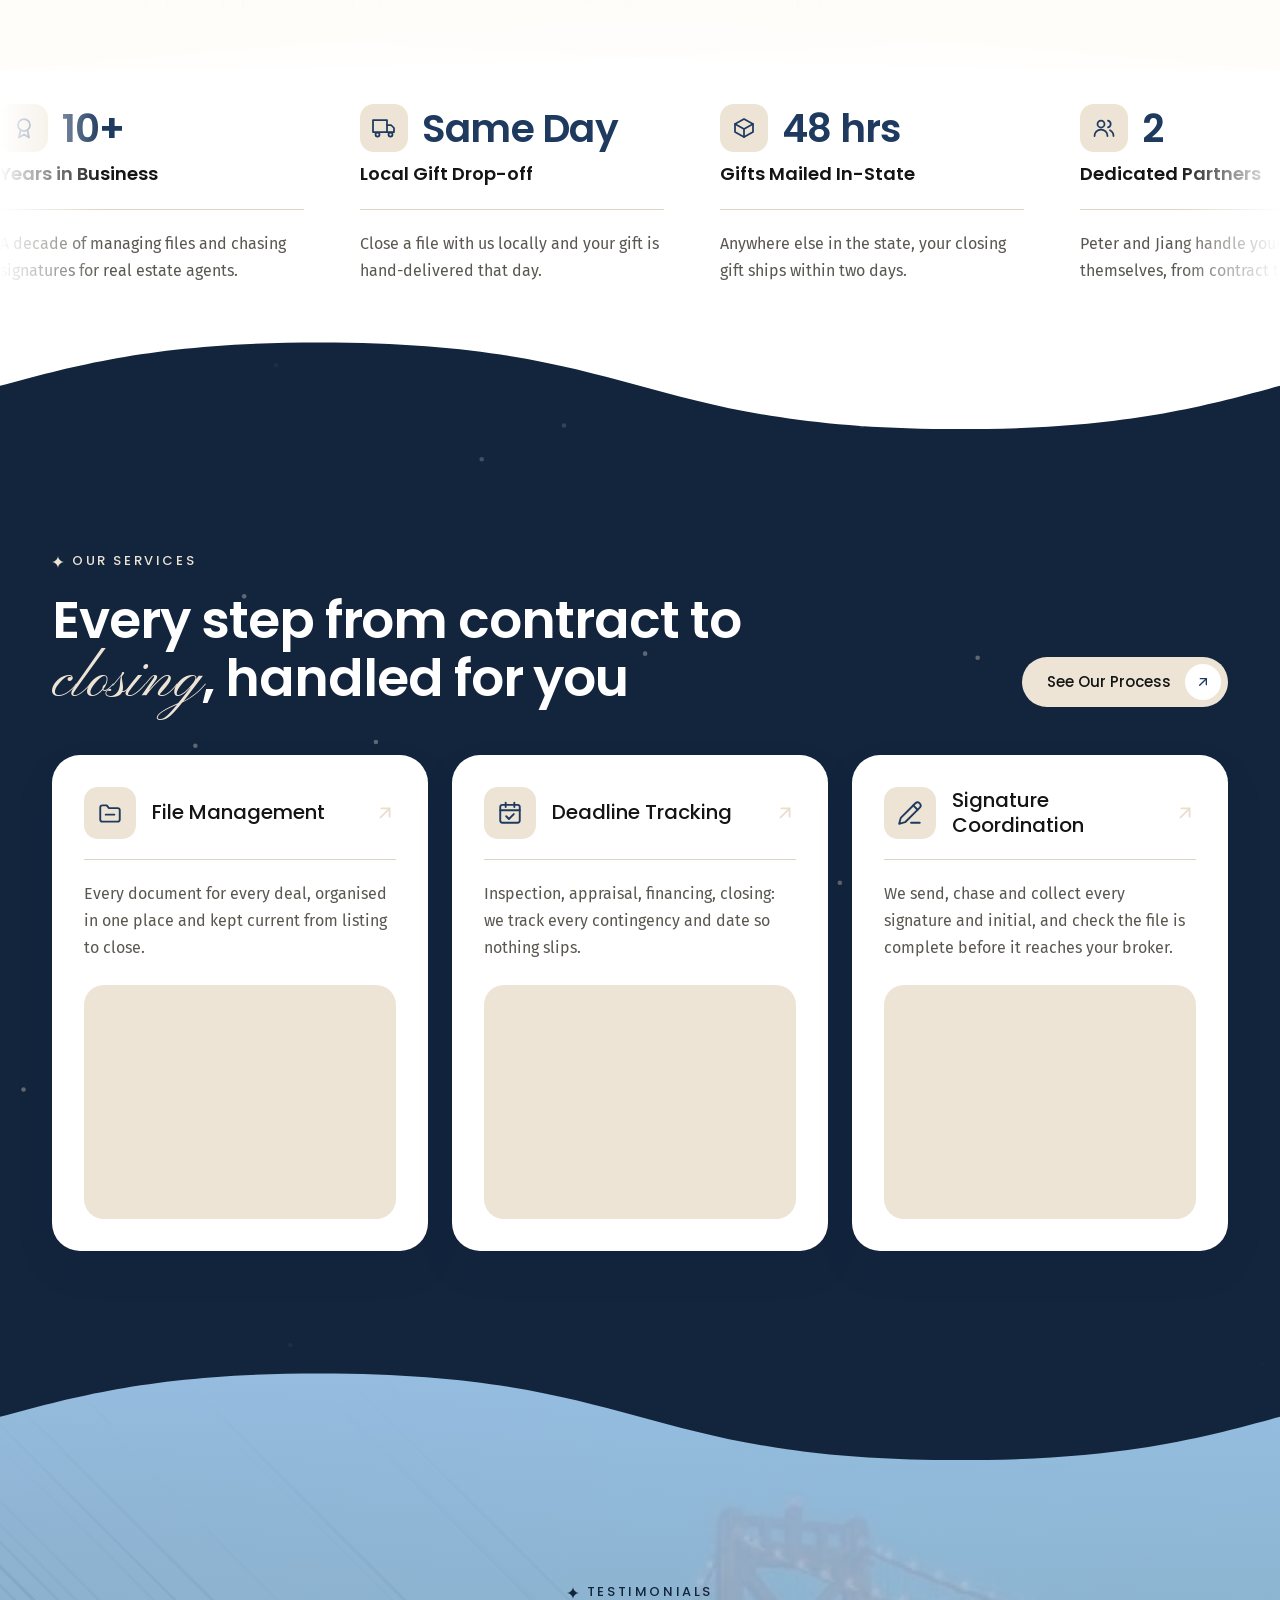
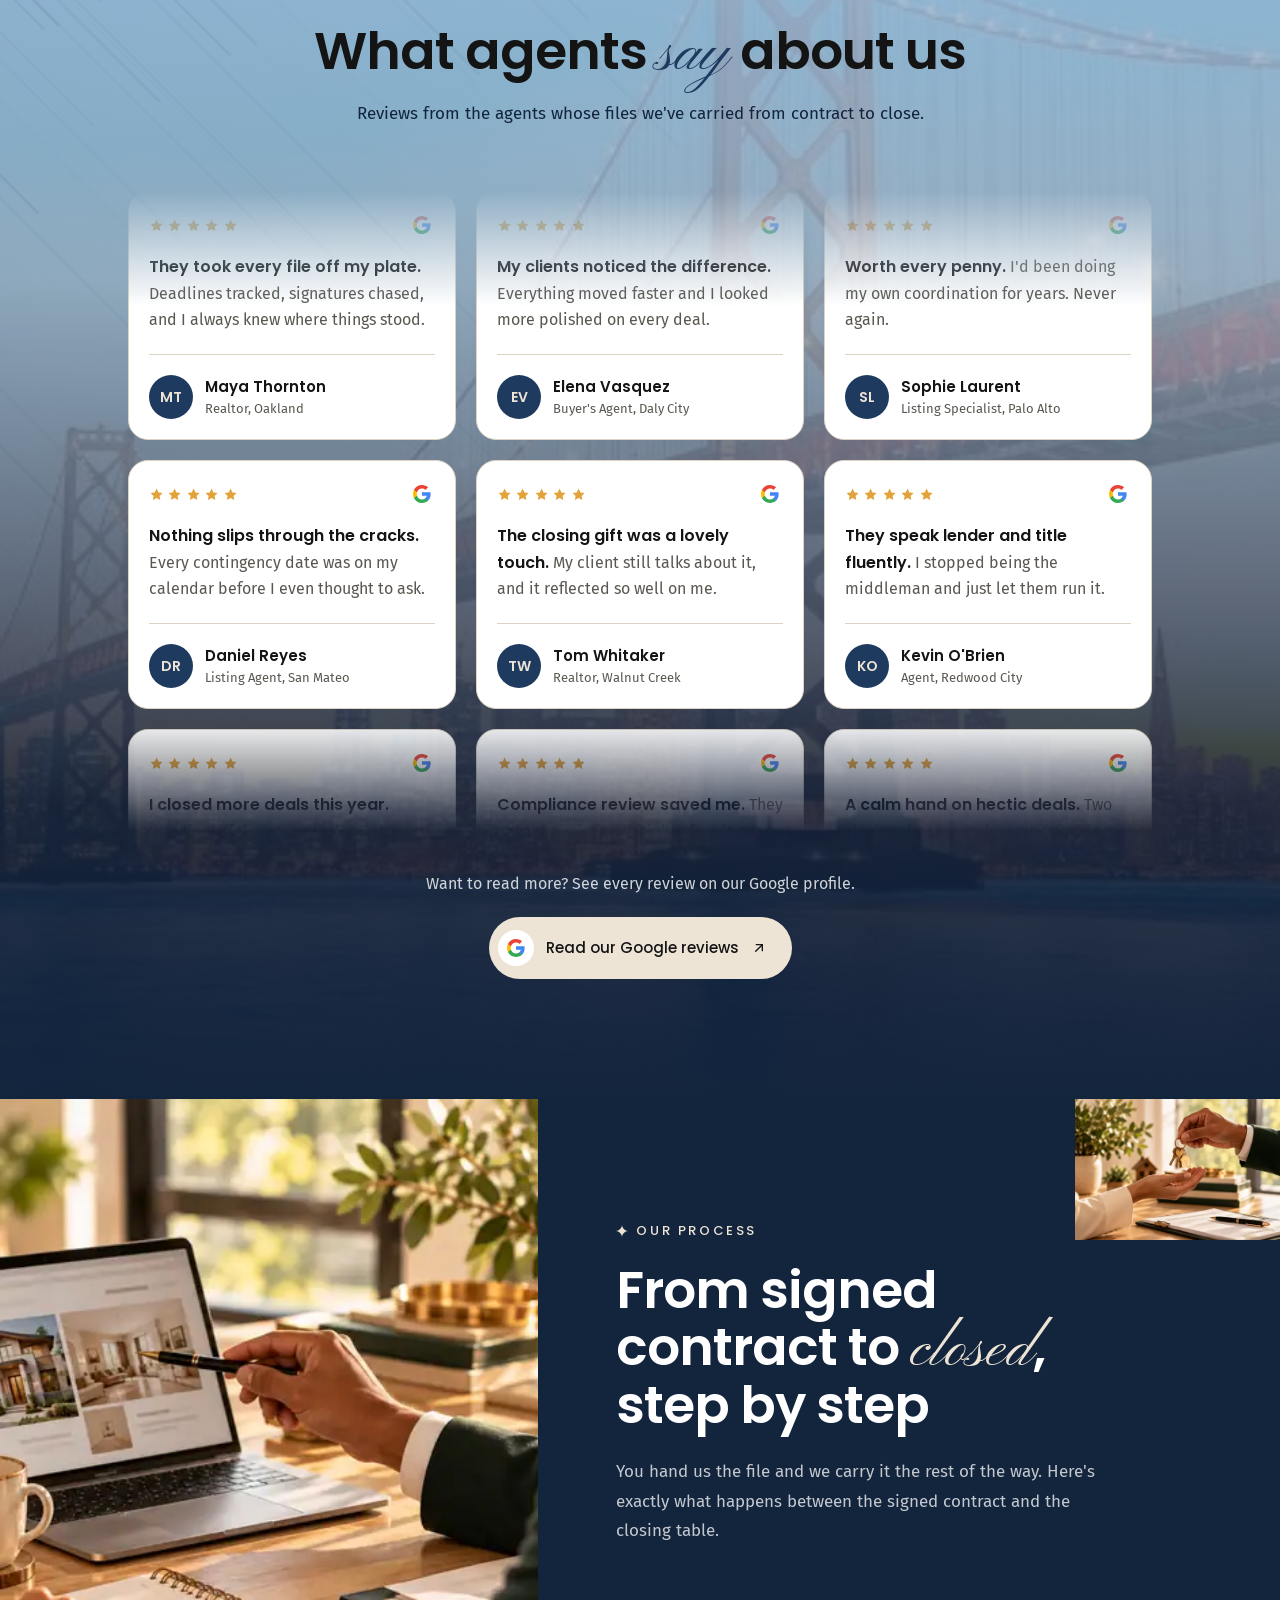
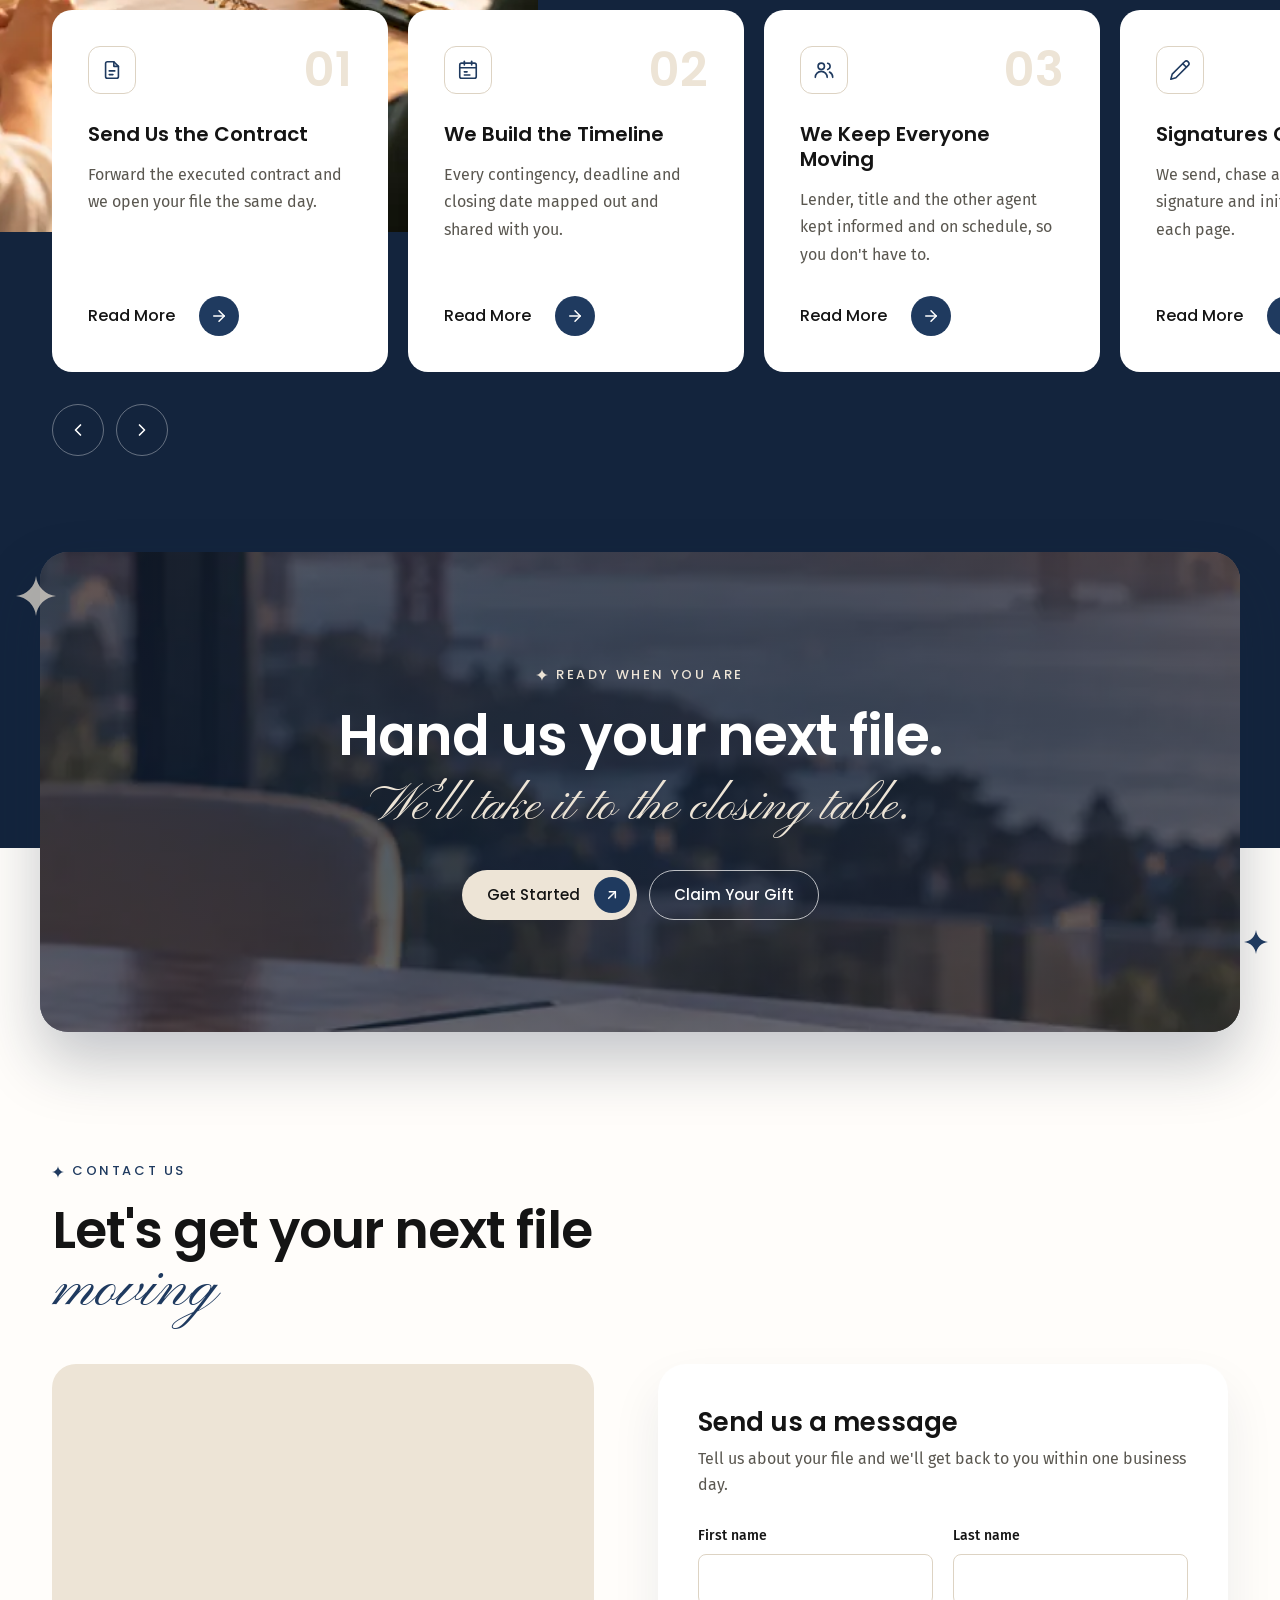
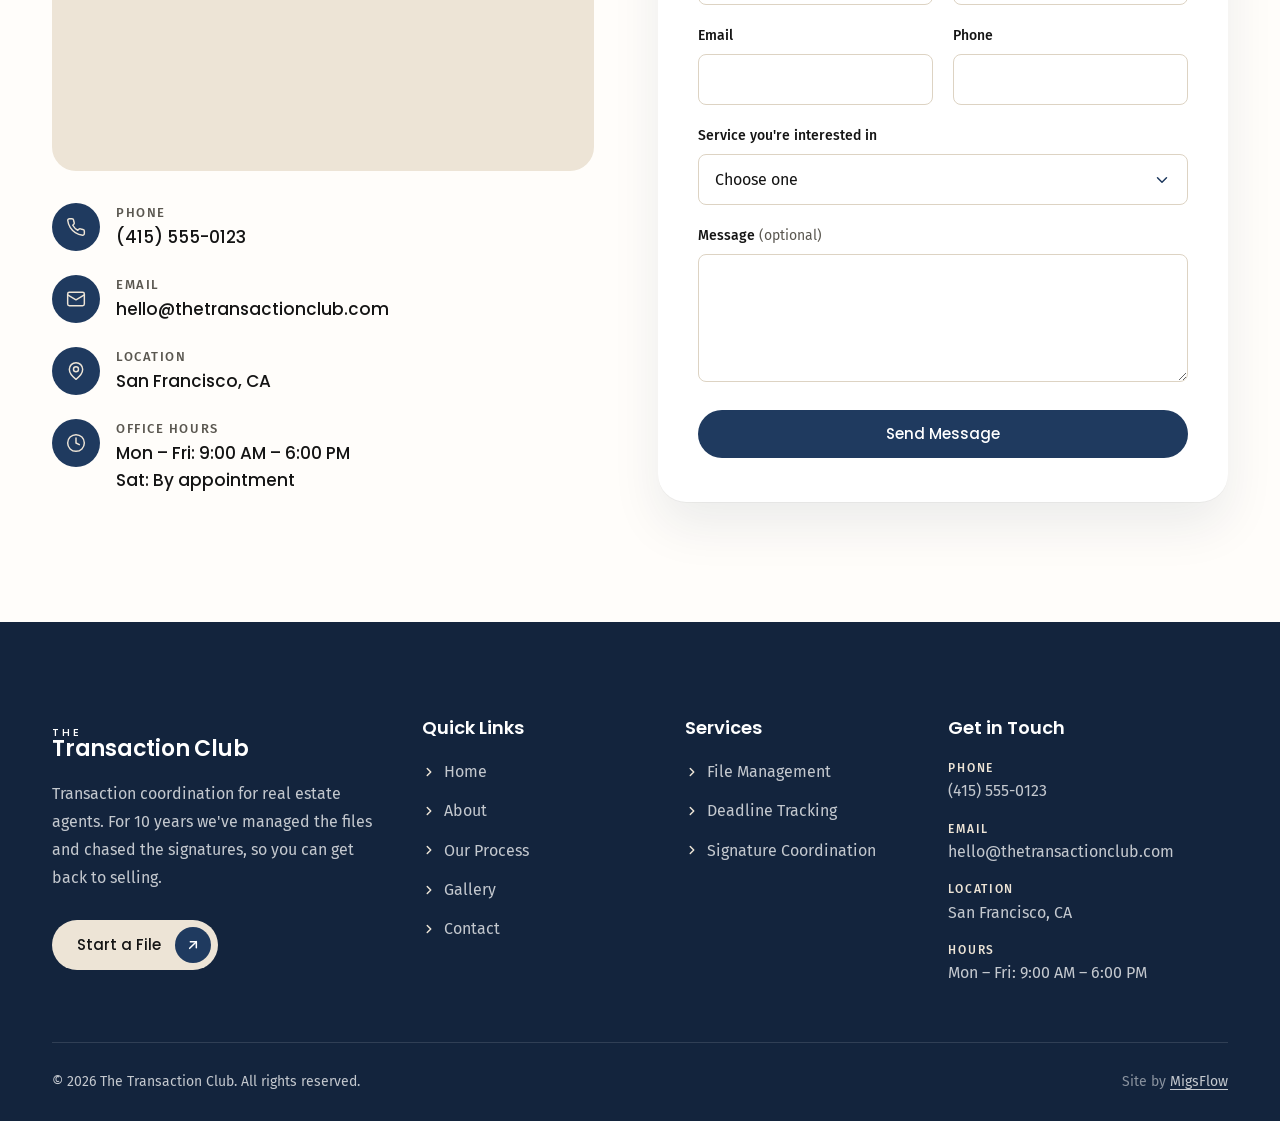
==== commit 6fb40663: "Update" ====
--- a/index.html
+++ b/index.html
@@ -132,27 +132,40 @@
           </div>
         </div>
 
-        <!-- Closing gift form. TODO: connect to email + Google Sheet logging -->
+        <!-- Closing gift form: script.js sends it to the Google Sheet's Apps
+             Script (google-apps-script/closing-gift.gs), which logs a row and
+             emails Peter & Jiang. -->
         <div class="gift-card" id="closing-gift">
           <p class="gift-card__eyebrow">Closed a file with us?</p>
           <h2 class="gift-card__title">Claim your free closing gift</h2>
           <p class="gift-card__text">Hand-delivered same day if you're local, or mailed within 48 hours anywhere in-state.</p>
 
-          <form class="gift-form" action="#" method="post">
+          <form class="gift-form" id="gift-form" action="#" method="post">
+            <!-- Honeypot: hidden from people, filled in by bots -->
+            <div class="gift-form__trap" aria-hidden="true">
+              <label for="gift-company">Company</label>
+              <input id="gift-company" name="company" type="text" tabindex="-1" autocomplete="off">
+            </div>
             <div class="form-field">
               <label class="form-field__label" for="gift-name">Your name</label>
-              <input class="form-field__input" id="gift-name" name="name" type="text" autocomplete="name" required>
+              <input class="form-field__input" id="gift-name" name="name" type="text" autocomplete="name" placeholder="Ex: Jane Doe" required>
             </div>
             <div class="form-field">
-              <label class="form-field__label" for="gift-address">Your mailing address</label>
-              <input class="form-field__input" id="gift-address" name="address" type="text" autocomplete="street-address" required>
+              <label class="form-field__label" for="gift-address">Your mailing address <span class="form-field__optional">(include apt or unit #)</span></label>
+              <input class="form-field__input" id="gift-address" name="address" type="text" autocomplete="street-address" placeholder="Ex: 1234 Pine St, San Jose, CA 95112" required>
             </div>
             <div class="form-field">
               <label class="form-field__label" for="gift-listing">Listing address</label>
-              <input class="form-field__input" id="gift-listing" name="listing_address" type="text" required>
+              <input class="form-field__input" id="gift-listing" name="listing_address" type="text" placeholder="Ex: 5678 Oak Ave, Oakland, CA 94610" required>
             </div>
             <button class="btn btn--primary gift-form__submit" type="submit">Claim My Gift</button>
+            <p class="gift-form__error" id="gift-error" role="alert" hidden>Something went wrong. Please try again in a moment.</p>
           </form>
+
+          <div class="gift-card__success" id="gift-success" tabindex="-1" hidden>
+            <p class="gift-card__success-title">Thank you, your gift is on its way!</p>
+            <p class="gift-card__text">We've got your details. Local gifts are hand-delivered the same day, and anywhere else in-state ships within 48 hours.</p>
+          </div>
         </div>
 
       </div>
--- a/css/global.css
+++ b/css/global.css
@@ -507,6 +507,20 @@
   border-radius: var(--radius);
   background-color: var(--color-white);
   transition: border-color var(--transition), box-shadow var(--transition);
+}
+
+/* Example answers ("Ex: Jane Doe"): light enough to read as a hint, not a value */
+.form-field__input::placeholder,
+.form-field__textarea::placeholder {
+  color: #9a958c;
+  opacity: 1;
+}
+
+/* Smaller on narrow phones so a full example address stays visible */
+@media (max-width: 400px) {
+  .form-field__input::placeholder {
+    font-size: 0.875rem;
+  }
 }
 
 /* Native arrow swapped for one that matches the site */
@@ -750,6 +764,297 @@
 
   .header:not(.is-scrolled) .nav__cta:hover {
     background-color: var(--color-white);
+  }
+}
+
+
+/* ==========================================================================
+   PHOTO SLOT — stand-in frame until the client supplies photos. Swap the
+   div for a <picture> and the frame's size and corners stay the same.
+   ========================================================================== */
+
+.photo-slot {
+  overflow: hidden;
+  background-color: var(--color-tan);
+  /* Faint image icon so the slot reads as "photo goes here" */
+  background-image: url("data:image/svg+xml,%3Csvg xmlns='http://www.w3.org/2000/svg' viewBox='0 0 24 24' fill='none' stroke='%23ddd3c3' stroke-width='1.25' stroke-linecap='round' stroke-linejoin='round'%3E%3Crect x='3' y='3' width='18' height='18' rx='2'/%3E%3Ccircle cx='9' cy='9' r='2'/%3E%3Cpath d='m21 15-3.09-3.09a2 2 0 0 0-2.82 0L6 21'/%3E%3C/svg%3E");
+  background-position: center;
+  background-size: 4rem;
+  background-repeat: no-repeat;
+}
+
+.photo-slot picture,
+.photo-slot img {
+  width: 100%;
+  height: 100%;
+  object-fit: cover;
+}
+
+
+/* ==========================================================================
+   PAGE HERO (inner pages)
+   Shorter than the homepage hero: title + breadcrumb over a photo, with the
+   same arc divider rising from the cream section below.
+   ========================================================================== */
+
+.page-hero {
+  position: relative;
+  display: flex;
+  align-items: center;
+  min-height: clamp(22rem, 60vh, 34rem);
+  padding-top: calc(var(--header-height) + 2.5rem);
+  padding-bottom: calc(2.5rem + var(--divider-height));
+  overflow: hidden;
+  isolation: isolate;
+  text-align: center;
+  color: var(--color-white);
+  background-color: var(--color-green-dark);
+}
+
+.page-hero__bg {
+  position: absolute;
+  inset: 0;
+  z-index: -2;
+}
+
+.page-hero__bg picture,
+.page-hero__bg img {
+  width: 100%;
+  height: 100%;
+  object-fit: cover;
+}
+
+/* Navy wash, the same family as the homepage hero, so the white title and
+   transparent header stay readable on any photo */
+.page-hero::before {
+  content: '';
+  position: absolute;
+  inset: 0;
+  z-index: -1;
+  background:
+    linear-gradient(180deg, rgba(19, 36, 61, 0.6) 0%, rgba(19, 36, 61, 0) 35%),
+    rgba(19, 36, 61, 0.65);
+}
+
+.page-hero__title {
+  font-size: clamp(2.5rem, 6vw + 1rem, 4.5rem);
+  letter-spacing: -0.02em;
+  line-height: 1.05;
+}
+
+/* Script accent, matching the homepage hero */
+.page-hero__title-accent {
+  font-family: var(--font-script);
+  font-size: 1.15em;
+  font-weight: 400;
+  letter-spacing: 0;
+  color: var(--color-tan);
+}
+
+/* ---------- Breadcrumb ---------- */
+
+.breadcrumb {
+  margin-top: 1.25rem;
+}
+
+.breadcrumb__list {
+  display: flex;
+  flex-wrap: wrap;
+  justify-content: center;
+  margin: 0;
+  padding: 0;
+  list-style: none;
+  font-family: var(--font-heading);
+  font-size: 0.9375rem;
+  font-weight: 500;
+}
+
+/* Slash between items */
+.breadcrumb__list li + li::before {
+  content: '/';
+  margin-inline: 0.75rem;
+  color: rgba(255, 255, 255, 0.5);
+}
+
+.breadcrumb__link {
+  color: rgba(255, 255, 255, 0.8);
+  transition: color var(--transition);
+}
+
+.breadcrumb__link:hover {
+  color: var(--color-white);
+  text-decoration: underline;
+  text-underline-offset: 3px;
+}
+
+.breadcrumb [aria-current='page'] {
+  color: var(--color-tan);
+}
+
+
+/* ==========================================================================
+   CONTACT (homepage, About and Contact pages)
+   Usually follows the Final CTA and continues the cream from the bottom half
+   of its banner. Mobile: map and details, then the form. Desktop (1024px+):
+   side by side.
+   ========================================================================== */
+
+.contact {
+  padding-block: 1rem 5rem;
+  background-color: var(--color-tan-light);
+}
+
+/* Contact page: straight under the page hero (no Final CTA above), so it
+   gets full top padding */
+.contact--standalone {
+  padding-top: 5rem;
+}
+
+.contact__head {
+  max-width: 40rem;
+}
+
+.contact__inner {
+  display: grid;
+  gap: 2.5rem;
+  margin-top: 3rem;
+}
+
+/* ---------- Map + details ---------- */
+
+.contact__map {
+  overflow: hidden;
+  aspect-ratio: 4 / 3;
+  border-radius: 1.5rem;
+  background-color: var(--color-tan);
+}
+
+.contact__map iframe {
+  display: block;
+  width: 100%;
+  height: 100%;
+  border: 0;
+}
+
+.contact__details {
+  display: grid;
+  gap: 1.5rem;
+  margin-top: 2rem;
+}
+
+.contact-detail {
+  display: flex;
+  align-items: flex-start;
+  gap: 1rem;
+}
+
+.contact-detail__icon {
+  display: inline-flex;
+  align-items: center;
+  justify-content: center;
+  width: 3rem;
+  height: 3rem;
+  flex: none;
+  border-radius: 50%;
+  background-color: var(--color-green);
+  color: var(--color-tan);
+}
+
+.contact-detail__icon svg {
+  width: 1.25rem;
+  height: 1.25rem;
+}
+
+.contact-detail__label {
+  display: block;
+  font-size: 0.8125rem;
+  font-weight: 500;
+  letter-spacing: 0.12em;
+  text-transform: uppercase;
+  color: var(--color-muted);
+}
+
+.contact-detail__value {
+  display: block;
+  font-family: var(--font-heading);
+  font-size: 1.0625rem;
+  font-weight: 500;
+  overflow-wrap: anywhere;
+}
+
+a.contact-detail__value:hover {
+  color: var(--color-green);
+  text-decoration: underline;
+  text-underline-offset: 3px;
+}
+
+/* ---------- Form ---------- */
+
+.contact-card {
+  padding: 2rem 1.5rem;
+  border-radius: 1.75rem;
+  background-color: var(--color-white);
+  box-shadow: 0 1px 0 rgba(20, 20, 20, 0.04), 0 24px 50px rgba(19, 36, 61, 0.08);
+}
+
+.contact-card__title {
+  font-size: 1.625rem;
+}
+
+.contact-card__text {
+  margin-top: 0.5rem;
+  color: var(--color-muted);
+}
+
+.contact-form {
+  display: grid;
+  gap: 1.25rem;
+  margin-top: 1.75rem;
+}
+
+.contact-form__submit {
+  width: 100%;
+  margin-top: 0.5rem;
+}
+
+@media (min-width: 640px) {
+  .contact-form {
+    grid-template-columns: repeat(2, minmax(0, 1fr));
+  }
+
+  .contact-form__wide {
+    grid-column: 1 / -1;
+  }
+}
+
+@media (min-width: 768px) {
+  .contact-card {
+    padding: 2.75rem 2.5rem;
+  }
+
+  .contact__details {
+    grid-template-columns: repeat(2, minmax(0, 1fr));
+  }
+}
+
+@media (min-width: 1024px) {
+  .contact {
+    padding-bottom: 7.5rem;
+  }
+
+  .contact--standalone {
+    padding-top: 7.5rem;
+  }
+
+  .contact__inner {
+    grid-template-columns: minmax(0, 1fr) minmax(0, 1.05fr);
+    align-items: start;
+    gap: 4rem;
+  }
+
+  /* The map column is narrower here; one detail per row avoids cramped wraps */
+  .contact__details {
+    grid-template-columns: 1fr;
   }
 }
 
--- a/css/styles.css
+++ b/css/styles.css
@@ -198,6 +198,51 @@
   margin-top: 0.5rem;
 }
 
+.gift-form__submit:disabled {
+  opacity: 0.7;
+  cursor: wait;
+}
+
+/* Honeypot field, kept off screen */
+.gift-form__trap {
+  position: absolute;
+  left: -9999px;
+  width: 1px;
+  height: 1px;
+  overflow: hidden;
+}
+
+.gift-form__error {
+  font-size: 0.875rem;
+  color: #b42318;
+}
+
+.gift-form[hidden],
+.gift-form__error[hidden],
+.gift-card__success[hidden] {
+  display: none;
+}
+
+/* Thank-you message that replaces the form */
+.gift-card__success {
+  margin-top: 1.5rem;
+  padding: 1.25rem;
+  border-radius: var(--radius);
+  background-color: var(--color-sky);
+  outline: none;
+}
+
+.gift-card__success-title {
+  font-family: var(--font-heading);
+  font-size: 1.125rem;
+  font-weight: 600;
+  color: var(--color-green);
+}
+
+.gift-card__success .gift-card__text {
+  margin-top: 0.375rem;
+}
+
 @media (min-width: 768px) {
   .gift-card {
     padding: 2.25rem 2rem;
@@ -241,7 +286,8 @@
    ========================================================================== */
 
 .about {
-  padding-block: 5rem;
+  /* Shorter at the foot: the stats strip follows closely */
+  padding-block: 5rem 2.5rem;
   background-color: var(--color-tan-light);
 }
 
@@ -388,7 +434,7 @@
 
 @media (min-width: 1024px) {
   .about {
-    padding-block: 7.5rem;
+    padding-block: 7.5rem 3.5rem;
   }
 
   .about__inner {
@@ -653,6 +699,8 @@
 
 .stats {
   position: relative;
+  /* A shallower arc than elsewhere, so About and the strip sit close */
+  --divider-height: clamp(2rem, 4vw, 3.5rem);
   /* Clears the arc divider hanging from the top edge */
   padding-top: var(--divider-height);
   background-color: var(--color-white);
@@ -662,7 +710,7 @@
 /* The strip flows straight into the white bubble divider at the top of
    Services, and the arc divider above separates it from About */
 .stats__frame {
-  padding-block: 2.5rem;
+  padding-block: 1.5rem 2.5rem;
 }
 
 /* Soft fade at both edges so items drift in and out rather than clip */
@@ -762,7 +810,7 @@
 
 @media (min-width: 1024px) {
   .stats__frame {
-    padding-block: 3.5rem;
+    padding-block: 2rem 3.5rem;
   }
 
   .stat {
@@ -1483,162 +1531,6 @@
 
 
 /* ==========================================================================
-   CONTACT
-   Continues the cream from the bottom half of the final CTA. Mobile: map and
-   details, then the form. Desktop (1024px+): side by side.
-   ========================================================================== */
-
-.contact {
-  padding-block: 1rem 5rem;
-  background-color: var(--color-tan-light);
-}
-
-.contact__head {
-  max-width: 40rem;
-}
-
-.contact__inner {
-  display: grid;
-  gap: 2.5rem;
-  margin-top: 3rem;
-}
-
-/* ---------- Map + details ---------- */
-
-.contact__map {
-  overflow: hidden;
-  aspect-ratio: 4 / 3;
-  border-radius: 1.5rem;
-  background-color: var(--color-tan);
-}
-
-.contact__map iframe {
-  display: block;
-  width: 100%;
-  height: 100%;
-  border: 0;
-}
-
-.contact__details {
-  display: grid;
-  gap: 1.5rem;
-  margin-top: 2rem;
-}
-
-.contact-detail {
-  display: flex;
-  align-items: flex-start;
-  gap: 1rem;
-}
-
-.contact-detail__icon {
-  display: inline-flex;
-  align-items: center;
-  justify-content: center;
-  width: 3rem;
-  height: 3rem;
-  flex: none;
-  border-radius: 50%;
-  background-color: var(--color-green);
-  color: var(--color-tan);
-}
-
-.contact-detail__icon svg {
-  width: 1.25rem;
-  height: 1.25rem;
-}
-
-.contact-detail__label {
-  display: block;
-  font-size: 0.8125rem;
-  font-weight: 500;
-  letter-spacing: 0.12em;
-  text-transform: uppercase;
-  color: var(--color-muted);
-}
-
-.contact-detail__value {
-  display: block;
-  font-family: var(--font-heading);
-  font-size: 1.0625rem;
-  font-weight: 500;
-  overflow-wrap: anywhere;
-}
-
-a.contact-detail__value:hover {
-  color: var(--color-green);
-  text-decoration: underline;
-  text-underline-offset: 3px;
-}
-
-/* ---------- Form ---------- */
-
-.contact-card {
-  padding: 2rem 1.5rem;
-  border-radius: 1.75rem;
-  background-color: var(--color-white);
-  box-shadow: 0 1px 0 rgba(20, 20, 20, 0.04), 0 24px 50px rgba(19, 36, 61, 0.08);
-}
-
-.contact-card__title {
-  font-size: 1.625rem;
-}
-
-.contact-card__text {
-  margin-top: 0.5rem;
-  color: var(--color-muted);
-}
-
-.contact-form {
-  display: grid;
-  gap: 1.25rem;
-  margin-top: 1.75rem;
-}
-
-.contact-form__submit {
-  width: 100%;
-  margin-top: 0.5rem;
-}
-
-@media (min-width: 640px) {
-  .contact-form {
-    grid-template-columns: repeat(2, minmax(0, 1fr));
-  }
-
-  .contact-form__wide {
-    grid-column: 1 / -1;
-  }
-}
-
-@media (min-width: 768px) {
-  .contact-card {
-    padding: 2.75rem 2.5rem;
-  }
-
-  .contact__details {
-    grid-template-columns: repeat(2, minmax(0, 1fr));
-  }
-}
-
-@media (min-width: 1024px) {
-  .contact {
-    padding-bottom: 7.5rem;
-  }
-
-  .contact__inner {
-    grid-template-columns: minmax(0, 1fr) minmax(0, 1.05fr);
-    align-items: start;
-    gap: 4rem;
-  }
-
-  /* The map column is narrower here; one detail per row avoids cramped wraps */
-  .contact__details {
-    grid-template-columns: 1fr;
-  }
-}
-
-
-/* ==========================================================================
    SWIPE HINT — tells touch users a row scrolls sideways. Shown only where the
    row is a swipe row (services below 960px, process below 1024px). The hand
    nudges sideways twice, then rests.
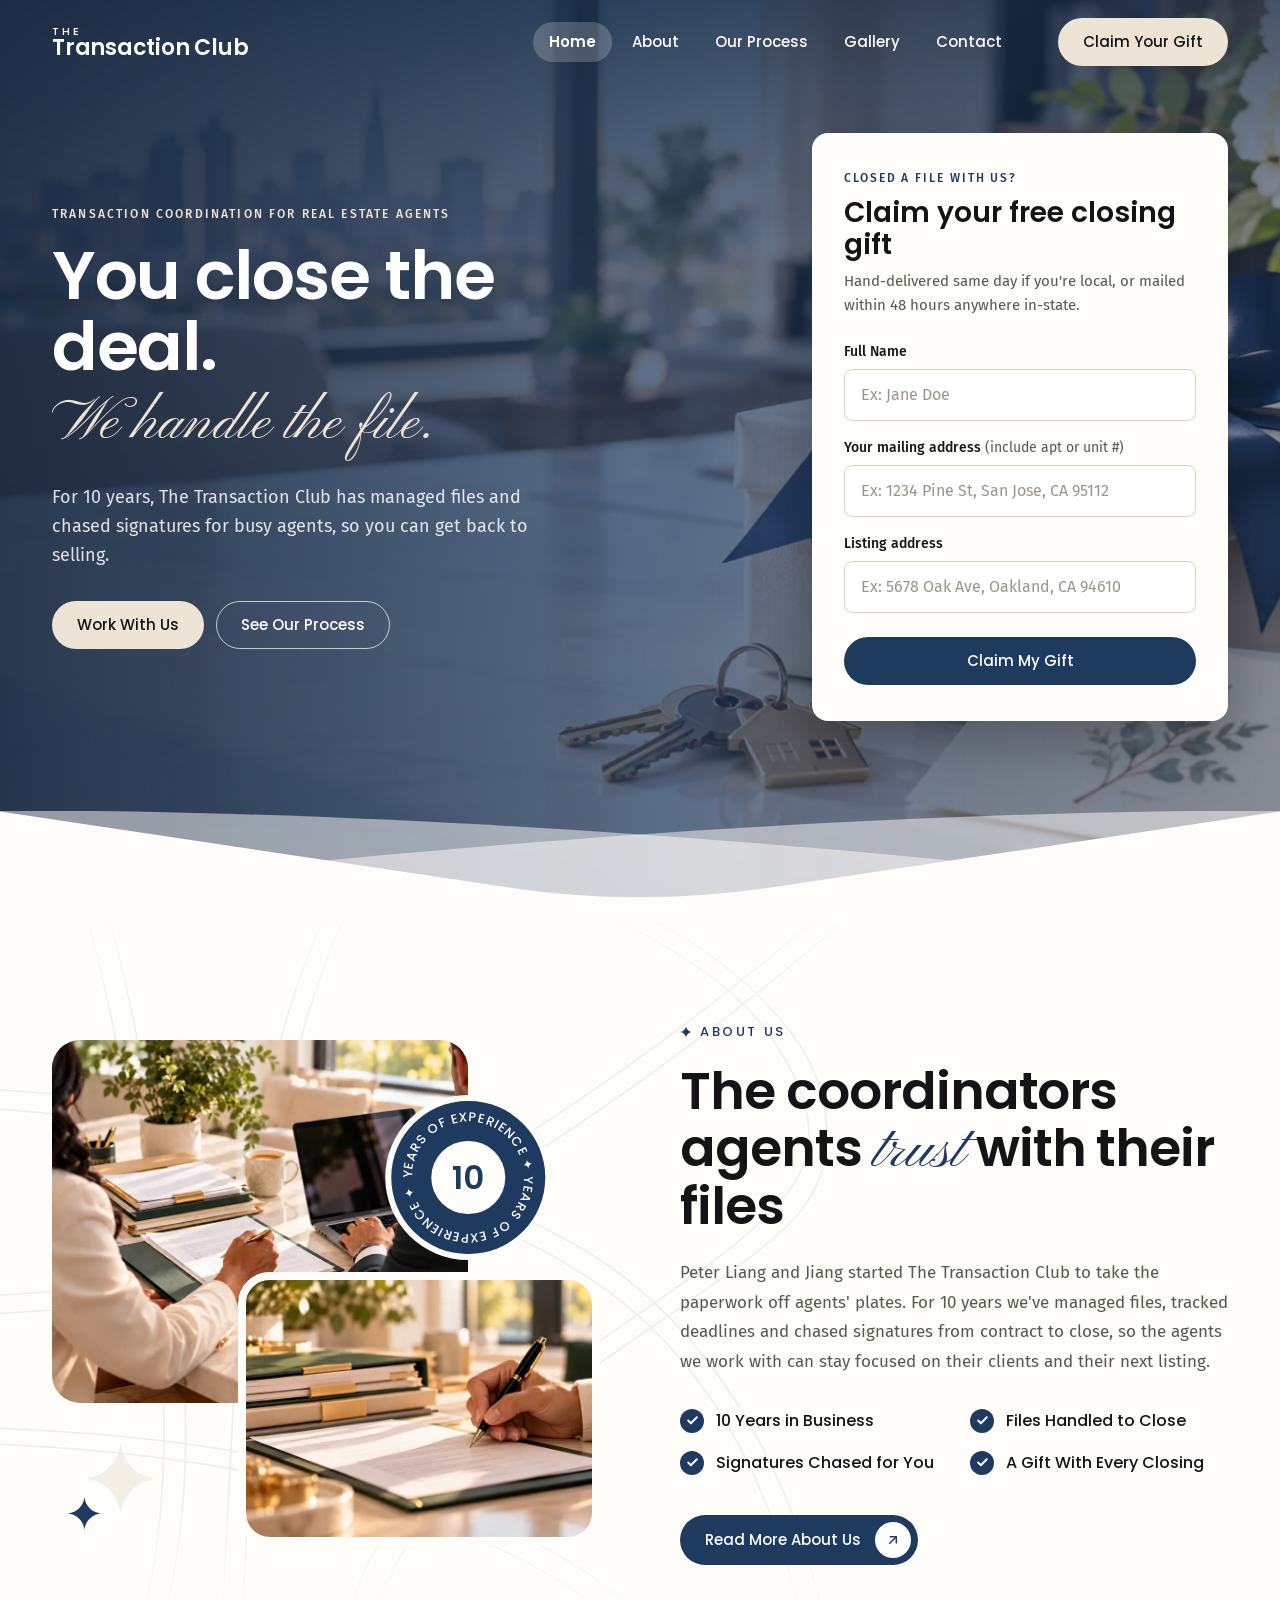
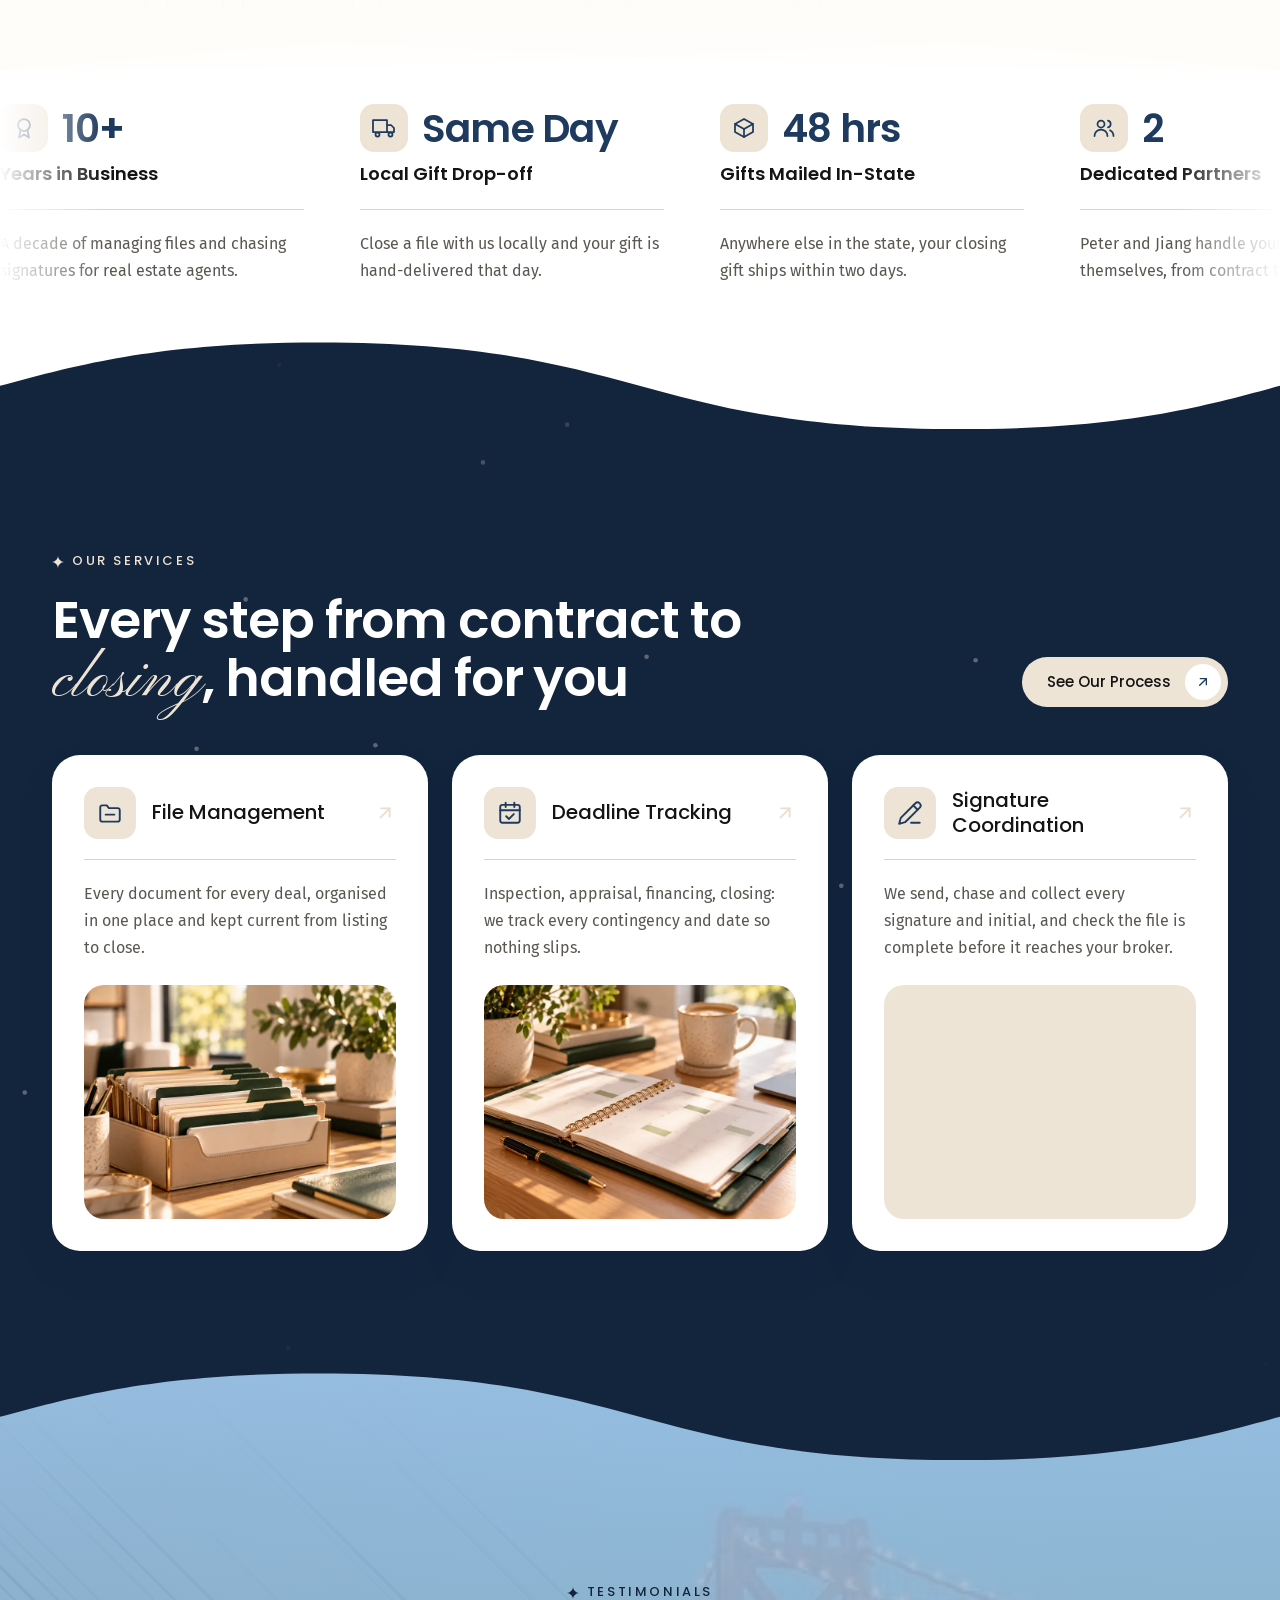
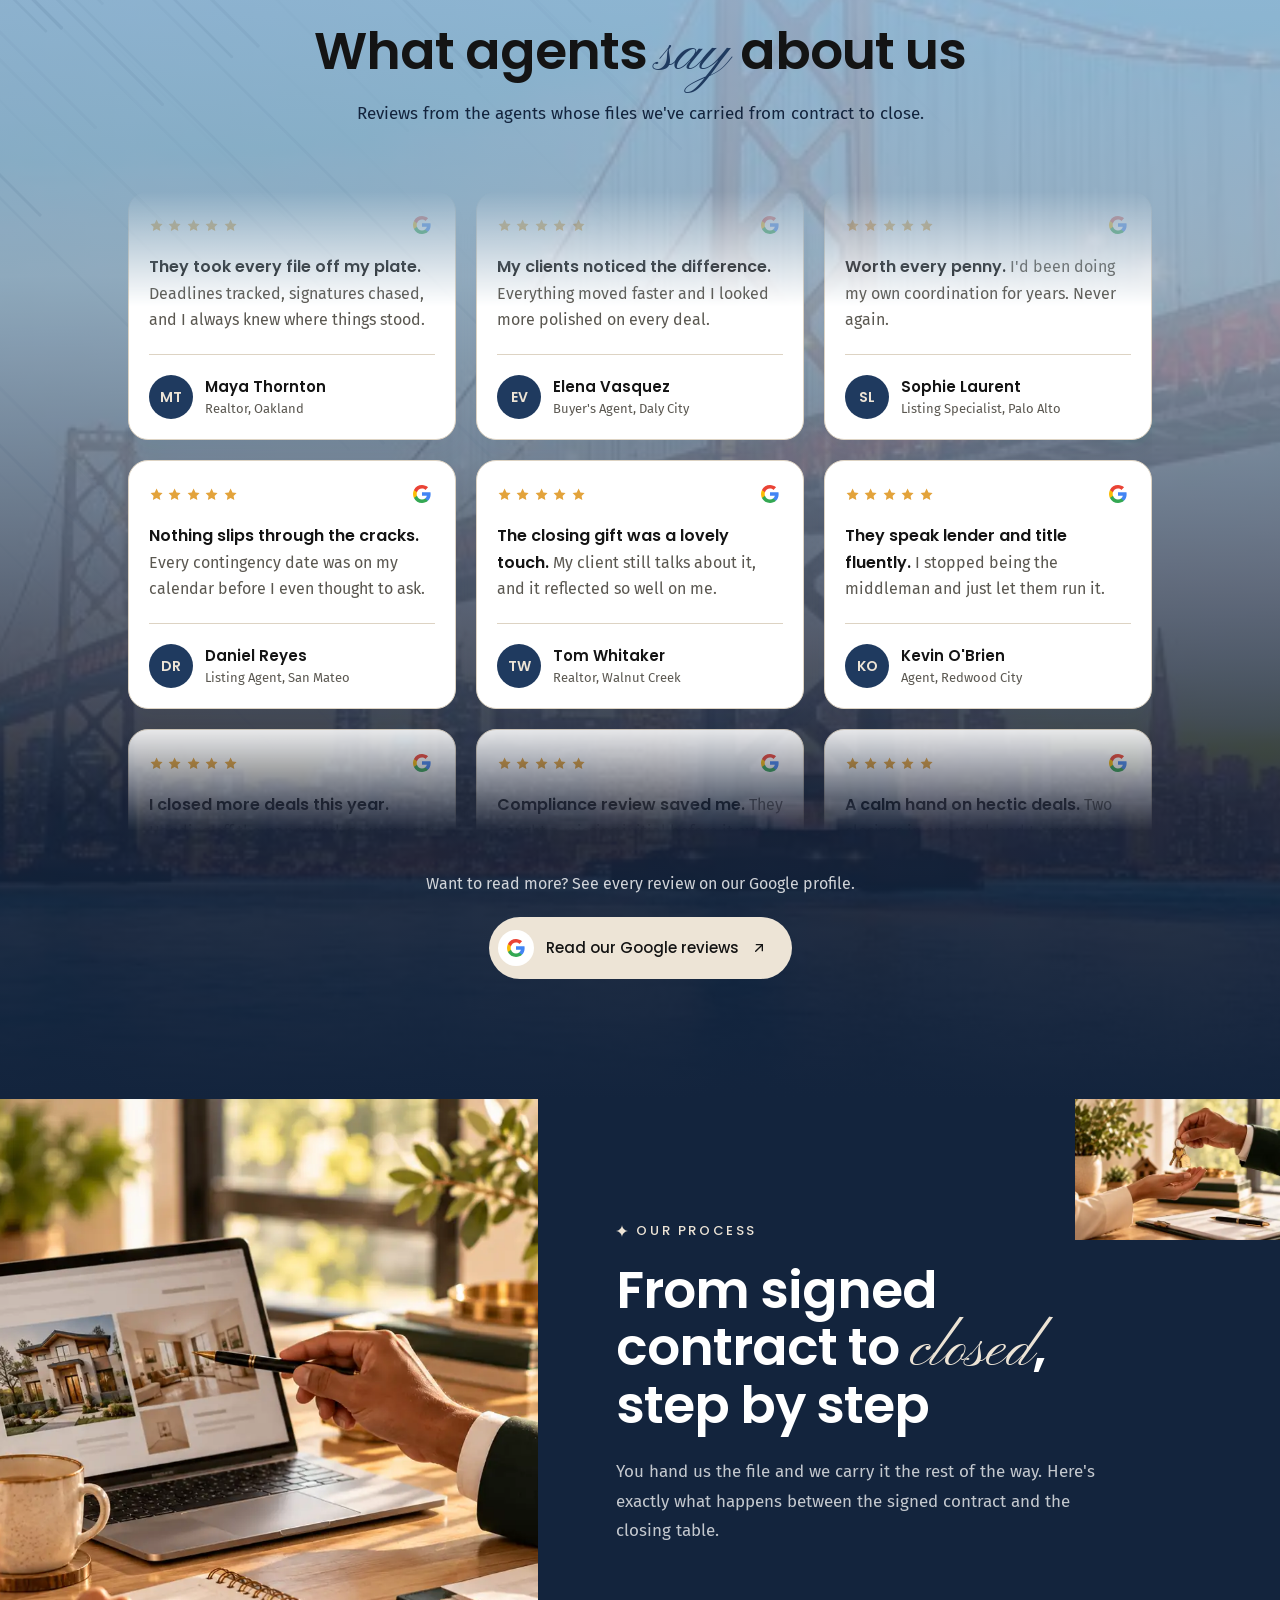
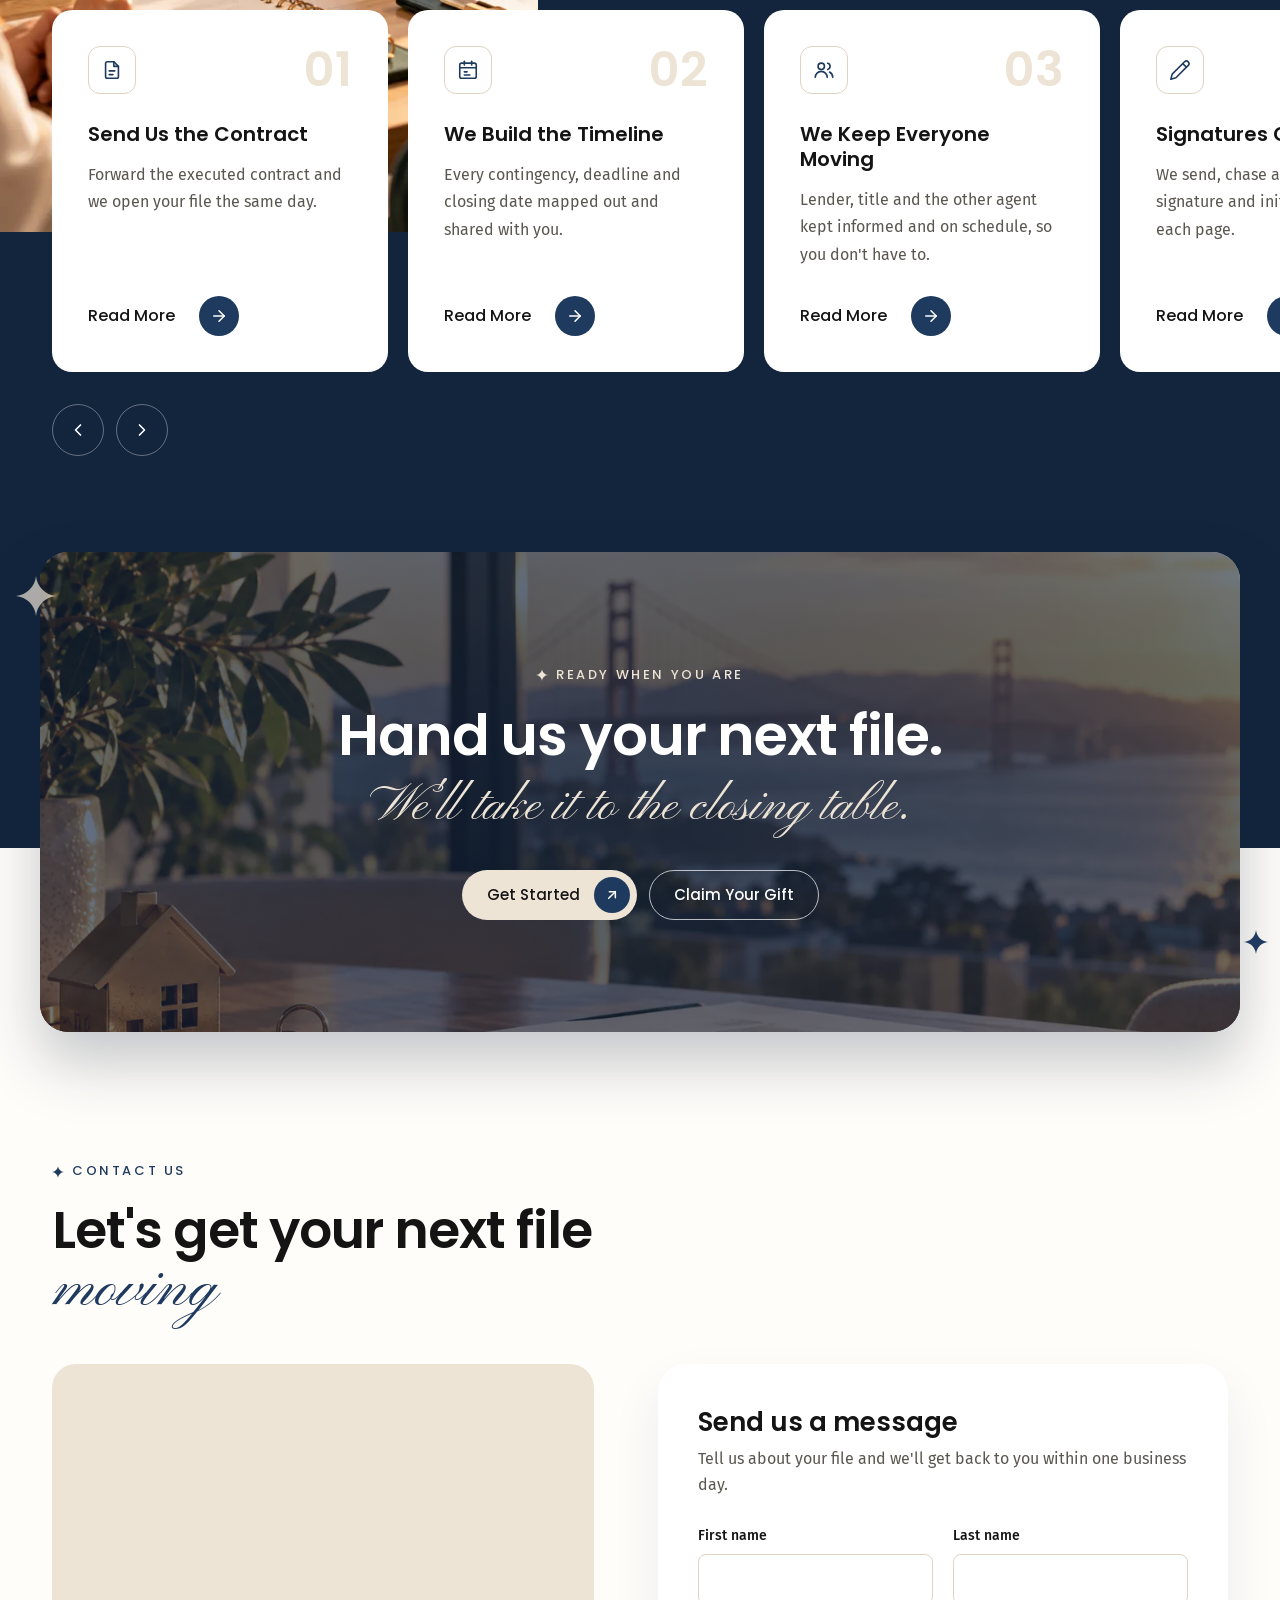
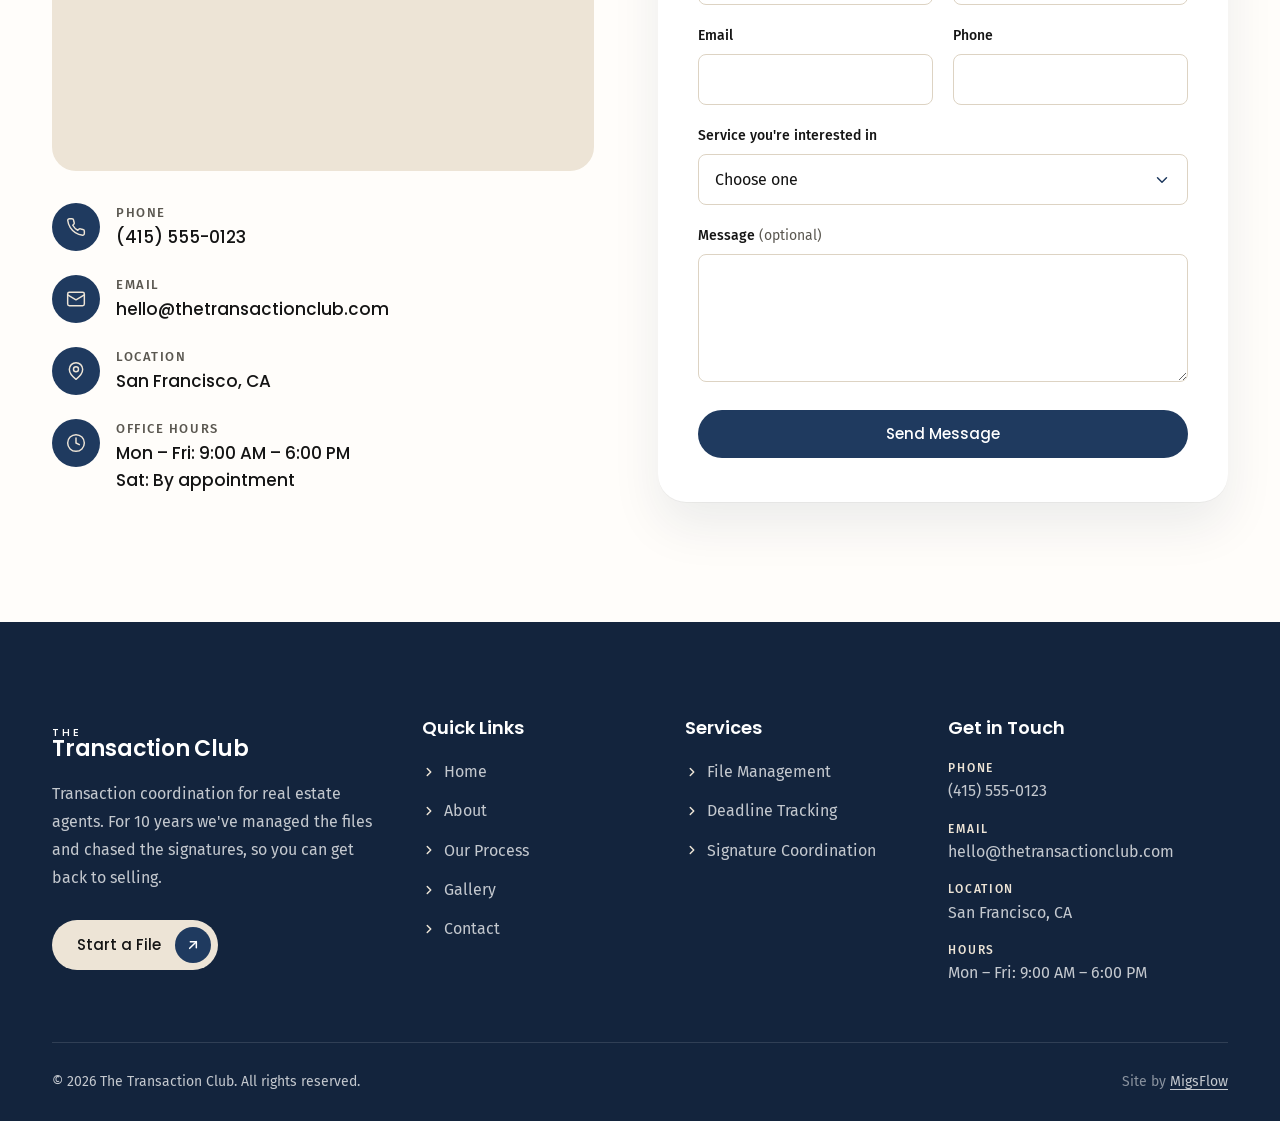
==== commit c2617c63: "Update index.html" ====
--- a/index.html
+++ b/index.html
@@ -147,7 +147,7 @@
               <input id="gift-company" name="company" type="text" tabindex="-1" autocomplete="off">
             </div>
             <div class="form-field">
-              <label class="form-field__label" for="gift-name">Your name</label>
+              <label class="form-field__label" for="gift-name">Full Name</label>
               <input class="form-field__input" id="gift-name" name="name" type="text" autocomplete="name" placeholder="Ex: Jane Doe" required>
             </div>
             <div class="form-field">
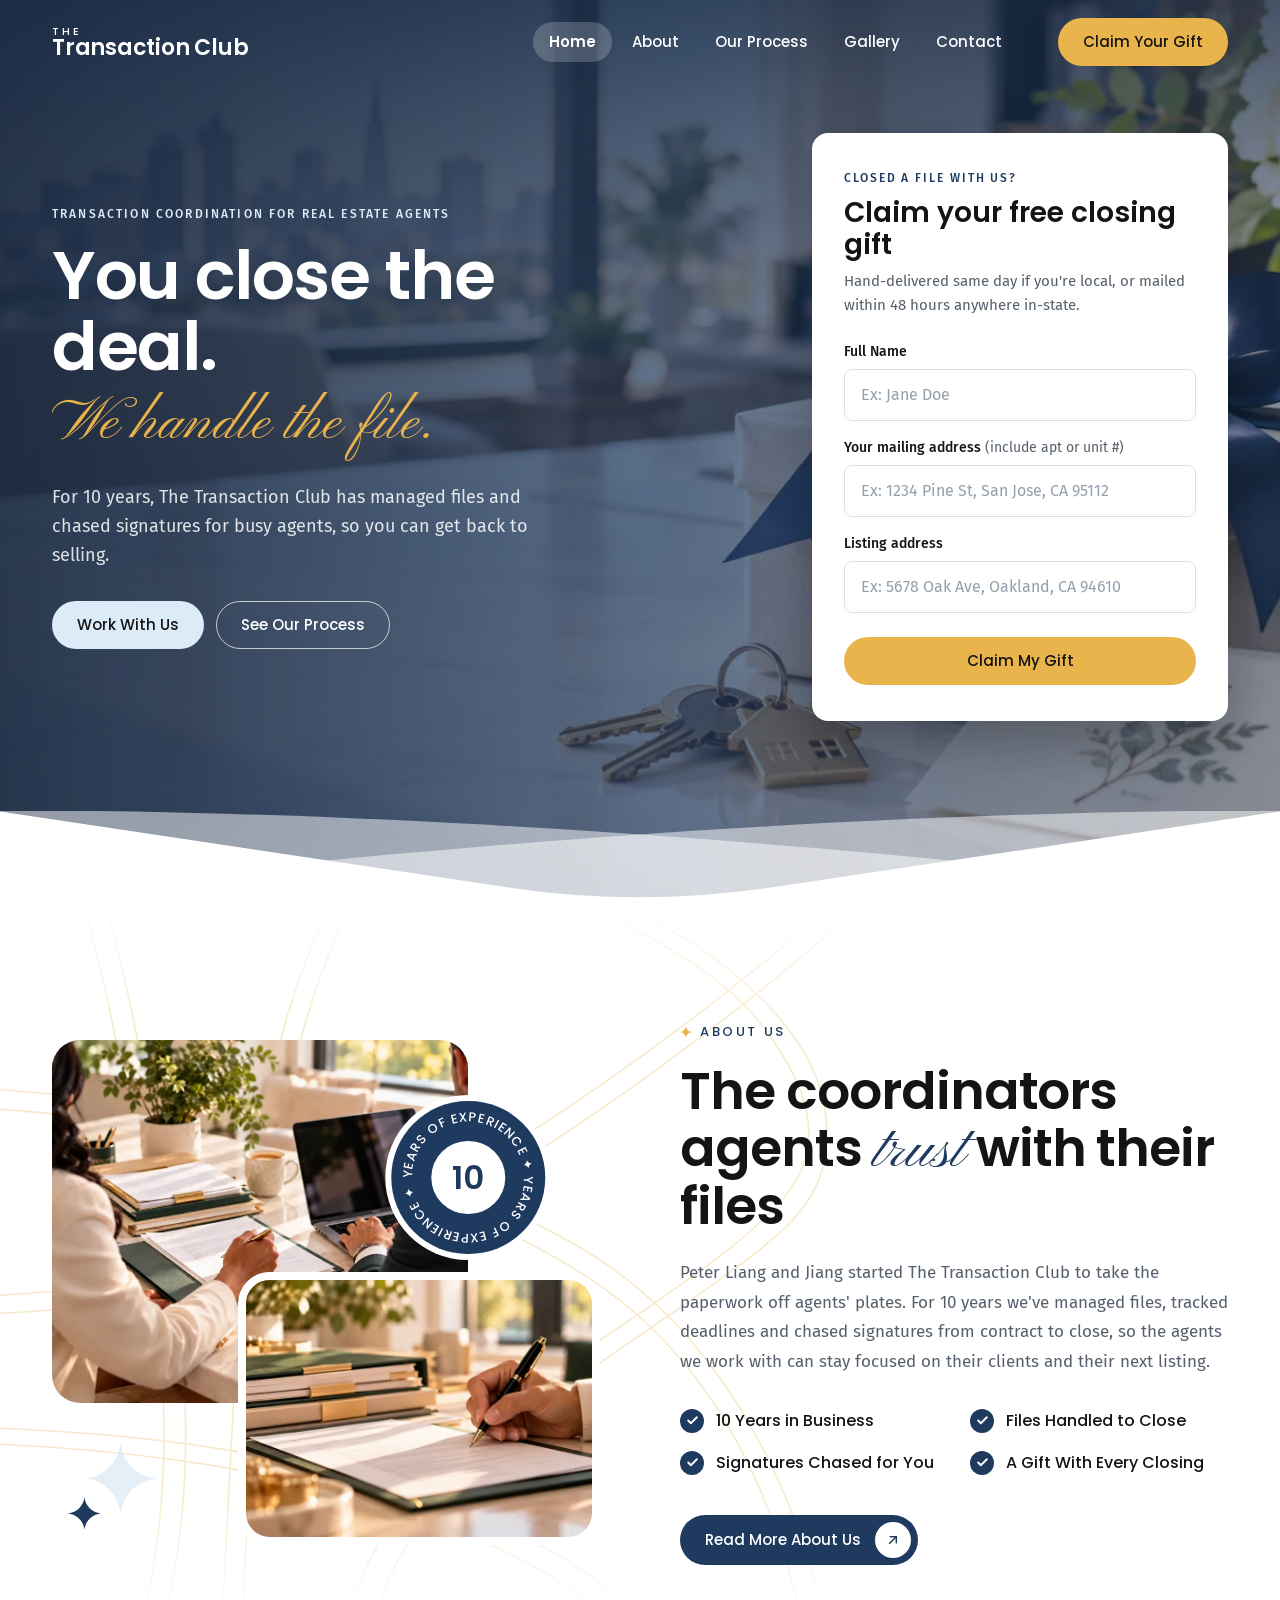
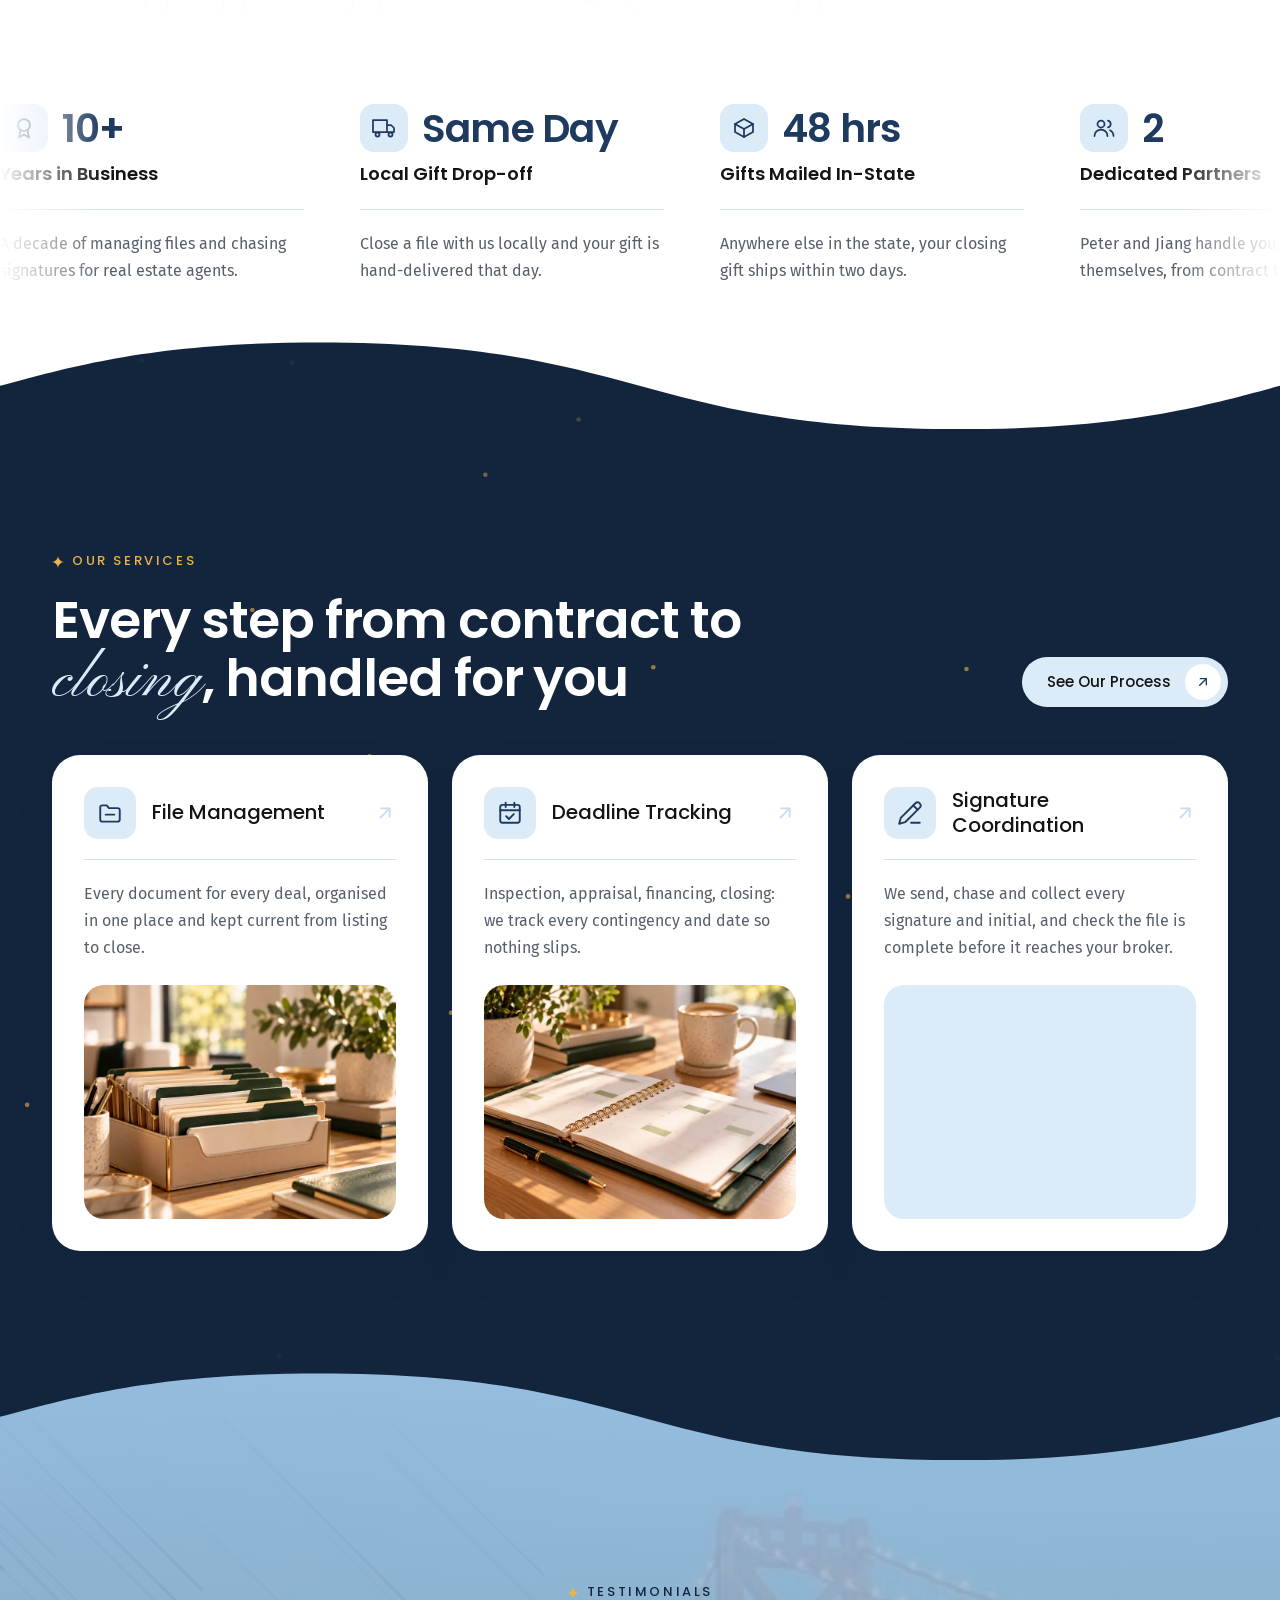
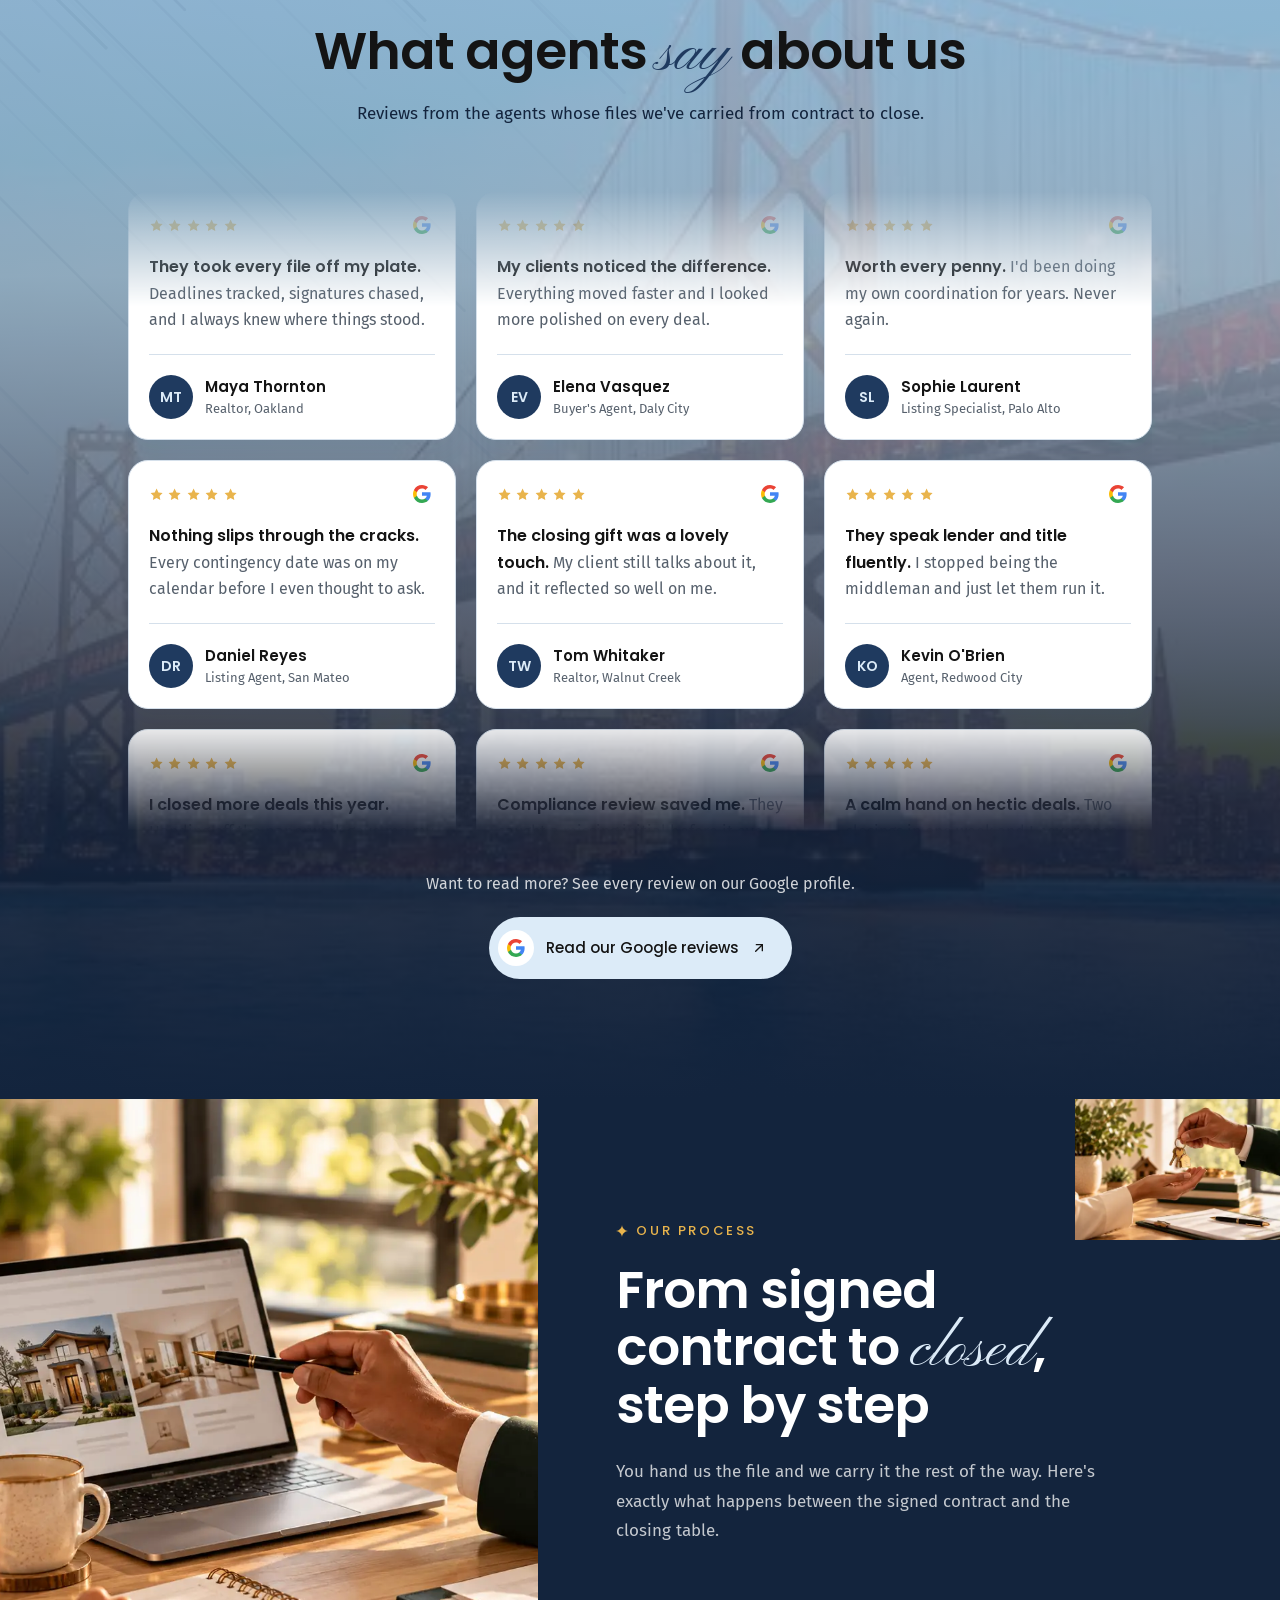
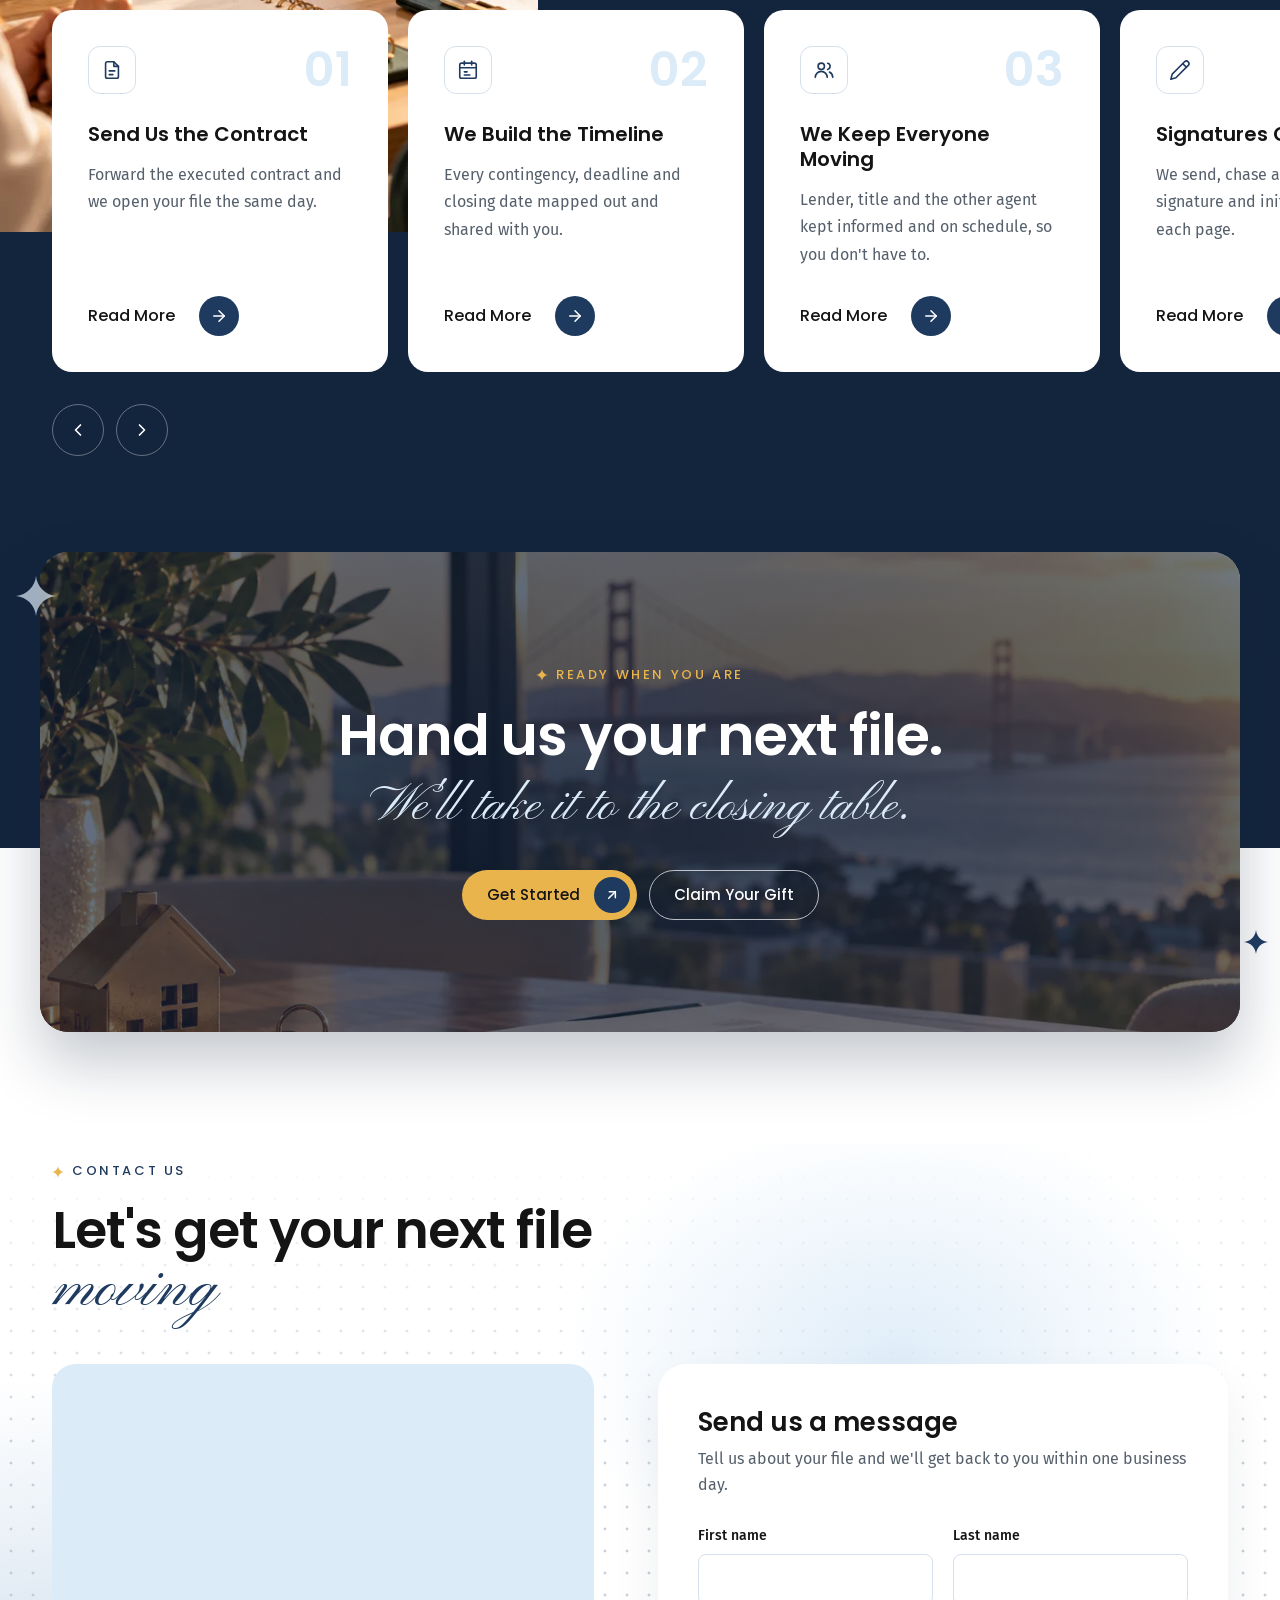
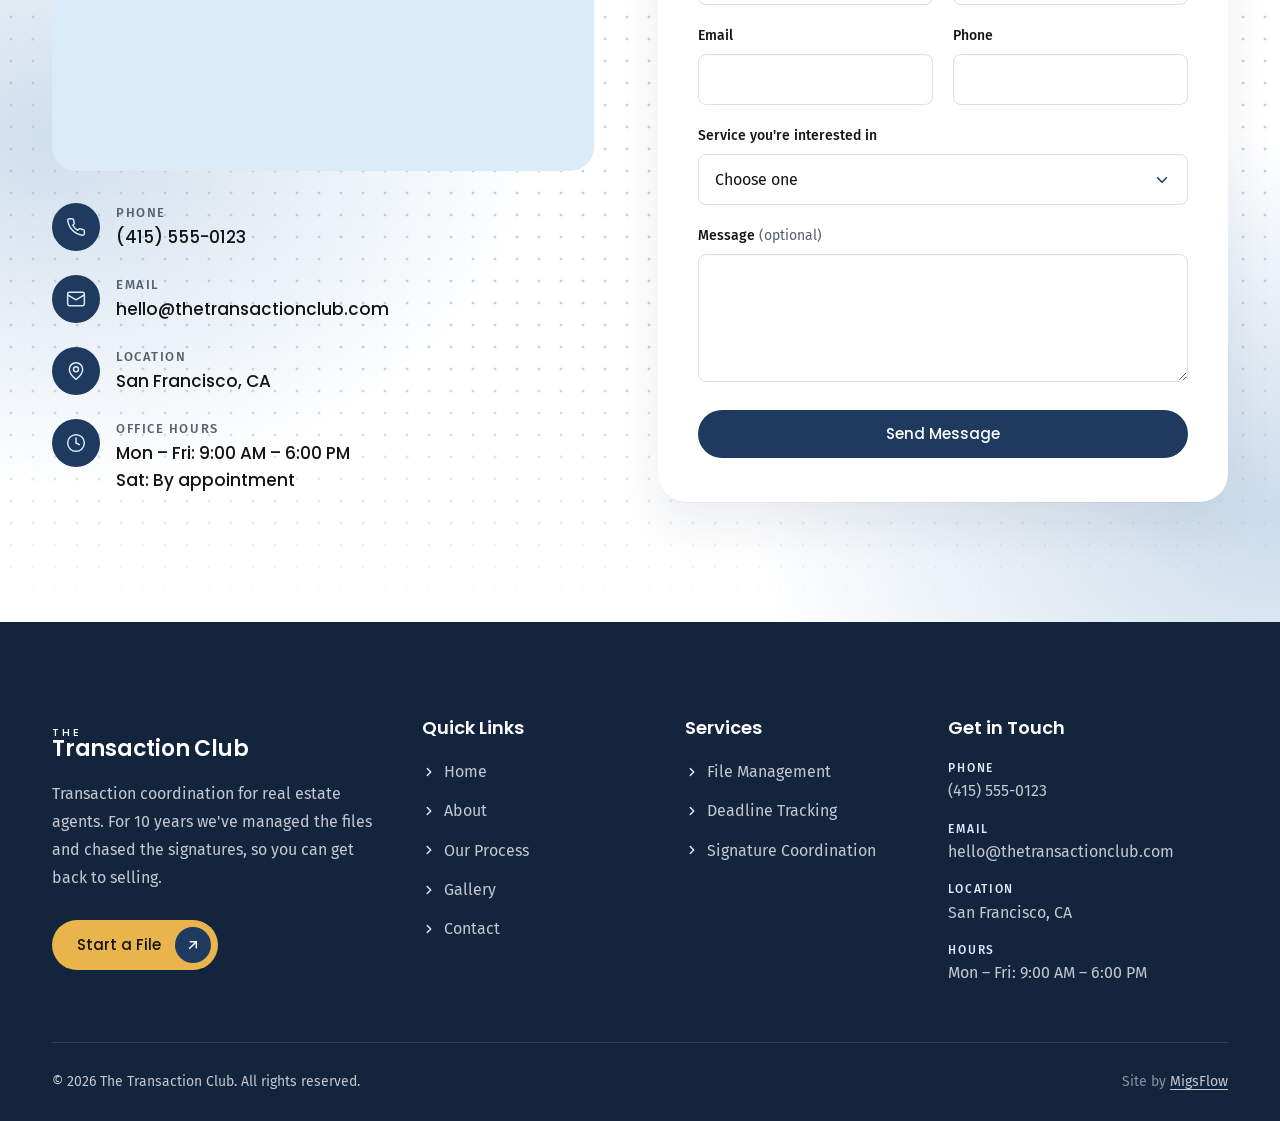
==== commit a233b1bf: "Added the smooth scrolling effect via smooth-scroll.js" ====
--- a/index.html
+++ b/index.html
@@ -19,9 +19,12 @@
   <link rel="preload" as="image" type="image/webp" href="images/home/hero-1.webp" media="(min-width: 768px)" fetchpriority="high">
 
   <!-- global.css (tokens, fonts, nav, buttons) must load before styles.css -->
+  <link rel="stylesheet" href="css/vendor/lenis.css">
   <link rel="stylesheet" href="css/global.css">
   <link rel="stylesheet" href="css/styles.css">
 
+  <script src="javascript/vendor/lenis.min.js" defer></script>
+  <script src="javascript/smooth-scroll.js" defer></script>
   <script src="javascript/global.js" defer></script>
   <script src="javascript/script.js" defer></script>
 </head>
--- a/css/vendor/lenis.css
+++ b/css/vendor/lenis.css
@@ -0,0 +1 @@
+html.lenis,html.lenis body{height:auto}.lenis:not(.lenis-autoToggle).lenis-stopped{overflow:clip}.lenis.lenis-smooth [data-lenis-prevent]{overscroll-behavior:contain}.lenis.lenis-smooth iframe{pointer-events:none}.lenis.lenis-autoToggle{transition-property:overflow;transition-duration:1ms;transition-behavior:allow-discrete}
--- a/css/global.css
+++ b/css/global.css
@@ -59,21 +59,23 @@
 
 
 /* ==========================================================================
-   DESIGN TOKENS — palette is a first draft (light tan, black/white, dark green)
+   DESIGN TOKENS — palette is a first draft (white, baby blue, navy, mustard accent)
    ========================================================================== */
 
 :root {
   /* Colors */
-  --color-tan: #ede4d6;
-  --color-tan-light: #fffdfa;
+  --color-blue: #dcebf8; /* baby blue accents (was tan #ede4d6) */
+  --color-white-bg: #ffffff; /* page and card background (was cream #fffdfa) */
   --color-sky: #eaf1f8;
-  --color-tan-dark: #ebdecc;
+  --color-blue-dark: #c5dcf1; /* deeper baby blue (was tan #ebdecc) */
   --color-green: #1f3a5f; /* TRIAL: navy (was green #1e3b2f) */
   --color-green-dark: #13243d; /* TRIAL: deep navy (was #142a21) */
+  --color-gold: #e9b44c; /* mustard accent: calls to action, labels on navy */
+  --color-gold-dark: #d29a2c; /* gold hover */
   --color-ink: #141414;
   --color-white: #ffffff;
-  --color-muted: #5a5750;
-  --color-border: #ddd3c3;
+  --color-muted: #56606c;
+  --color-border: #d5e0eb;
 
   /* Type */
   --font-heading: 'Poppins', 'Segoe UI', Helvetica, Arial, sans-serif;
@@ -123,13 +125,18 @@
   }
 }
 
+/* Lenis does its own smoothing; CSS smooth scroll on top would fight it */
+html.lenis.lenis-smooth {
+  scroll-behavior: auto;
+}
+
 body {
   margin: 0;
   font-family: var(--font-body);
   font-size: 1rem;
   line-height: 1.6;
   color: var(--color-ink);
-  background-color: var(--color-tan-light);
+  background-color: var(--color-white-bg);
   -webkit-font-smoothing: antialiased;
 }
 
@@ -177,7 +184,7 @@
 }
 
 :focus-visible {
-  outline: 2px solid var(--color-tan-dark);
+  outline: 2px solid var(--color-blue-dark);
   outline-offset: 3px;
 }
 
@@ -239,10 +246,11 @@
   color: var(--color-green);
 }
 
+/* The sparkle is gold everywhere; the label text stays the section's colour */
 .eyebrow__icon {
   width: 0.75rem;
   height: 0.75rem;
-  fill: currentColor;
+  fill: var(--color-gold);
 }
 
 /* Section heading (h2) with an optional script-font accent word */
@@ -299,7 +307,7 @@
 .stars {
   display: inline-flex;
   gap: 0.2rem;
-  color: #e3a33b;
+  color: var(--color-gold);
 }
 
 .stars svg {
@@ -313,7 +321,8 @@
    A second gradient mask fades them out at the top and bottom edges so they
    never stop abruptly against a divider.
    Default: line art. --particles: slow drifting dots. --streaks: diagonal
-   falling streaks. (Both animated SVGs.) */
+   falling streaks. (Both animated SVGs.) --pointers: layered triangles
+   pointing in from the left and right edges. */
 .has-texture {
   position: relative;
   isolation: isolate;
@@ -326,6 +335,10 @@
 
 .has-texture--streaks {
   --texture-image: url('../images/svg-backgrounds/raining-streaks.svg');
+}
+
+.has-texture--pointers {
+  --texture-image: url('../images/svg-backgrounds/pointer-sandwich.svg');
 }
 
 .has-texture::before {
@@ -358,7 +371,7 @@
   bottom: -1px; /* hides a hairline seam on some screens */
   z-index: 1;
   height: var(--divider-height);
-  background-color: var(--divider-color, var(--color-tan-light));
+  background-color: var(--divider-color, var(--color-white-bg));
   pointer-events: none;
   -webkit-mask: var(--divider-shape) center / 100% 100% no-repeat;
   mask: var(--divider-shape) center / 100% 100% no-repeat;
@@ -436,7 +449,7 @@
 }
 
 .btn--light {
-  background-color: var(--color-tan);
+  background-color: var(--color-blue);
   color: var(--color-ink);
 }
 
@@ -512,7 +525,7 @@
 /* Example answers ("Ex: Jane Doe"): light enough to read as a hint, not a value */
 .form-field__input::placeholder,
 .form-field__textarea::placeholder {
-  color: #9a958c;
+  color: #94a0ad;
   opacity: 1;
 }
 
@@ -638,7 +651,7 @@
   font-weight: 500;
 }
 
-/* Mobile panel: current page in green with a small tan marker */
+/* Mobile panel: current page in green with a small blue marker */
 .nav__link[aria-current='page'] {
   color: var(--color-green);
   font-weight: 600;
@@ -651,7 +664,7 @@
   height: 0.5rem;
   margin-right: 0.625rem;
   border-radius: 50%;
-  background-color: var(--color-tan-dark);
+  background-color: var(--color-blue-dark);
   vertical-align: middle;
 }
 
@@ -733,7 +746,7 @@
   }
 
   /* Current page sits in a pill; hover previews a fainter one.
-     Over the hero: frosted white pill. Once the header turns white: tan pill. */
+     Over the hero: frosted white pill. Once the header turns white: blue pill. */
   .nav__link[aria-current='page']::before {
     display: none;
   }
@@ -748,22 +761,26 @@
   }
 
   .header.is-scrolled .nav__link:hover {
-    background-color: var(--color-tan-light);
+    background-color: var(--color-white-bg);
   }
 
   .header.is-scrolled .nav__link[aria-current='page'] {
     color: var(--color-green);
-    background-color: var(--color-tan);
-  }
-
-  /* CTA reads tan over photos, then green once the header turns white */
+    background-color: var(--color-blue);
+  }
+
+  /* "Claim Your Gift" is gold in both header states, like the inspiration
+     site's "Order Services" */
+  .nav__cta,
   .header:not(.is-scrolled) .nav__cta {
-    background-color: var(--color-tan);
+    background-color: var(--color-gold);
     color: var(--color-ink);
   }
 
+  .nav__cta:hover,
   .header:not(.is-scrolled) .nav__cta:hover {
-    background-color: var(--color-white);
+    background-color: var(--color-gold-dark);
+    color: var(--color-ink);
   }
 }
 
@@ -775,9 +792,9 @@
 
 .photo-slot {
   overflow: hidden;
-  background-color: var(--color-tan);
+  background-color: var(--color-blue);
   /* Faint image icon so the slot reads as "photo goes here" */
-  background-image: url("data:image/svg+xml,%3Csvg xmlns='http://www.w3.org/2000/svg' viewBox='0 0 24 24' fill='none' stroke='%23ddd3c3' stroke-width='1.25' stroke-linecap='round' stroke-linejoin='round'%3E%3Crect x='3' y='3' width='18' height='18' rx='2'/%3E%3Ccircle cx='9' cy='9' r='2'/%3E%3Cpath d='m21 15-3.09-3.09a2 2 0 0 0-2.82 0L6 21'/%3E%3C/svg%3E");
+  background-image: url("data:image/svg+xml,%3Csvg xmlns='http://www.w3.org/2000/svg' viewBox='0 0 24 24' fill='none' stroke='%23a9c4de' stroke-width='1.25' stroke-linecap='round' stroke-linejoin='round'%3E%3Crect x='3' y='3' width='18' height='18' rx='2'/%3E%3Ccircle cx='9' cy='9' r='2'/%3E%3Cpath d='m21 15-3.09-3.09a2 2 0 0 0-2.82 0L6 21'/%3E%3C/svg%3E");
   background-position: center;
   background-size: 4rem;
   background-repeat: no-repeat;
@@ -848,7 +865,7 @@
   font-size: 1.15em;
   font-weight: 400;
   letter-spacing: 0;
-  color: var(--color-tan);
+  color: var(--color-gold);
 }
 
 /* ---------- Breadcrumb ---------- */
@@ -888,7 +905,7 @@
 }
 
 .breadcrumb [aria-current='page'] {
-  color: var(--color-tan);
+  color: var(--color-blue);
 }
 
 
@@ -900,8 +917,49 @@
    ========================================================================== */
 
 .contact {
+  position: relative;
+  isolation: isolate;
+  overflow: hidden;
   padding-block: 1rem 5rem;
-  background-color: var(--color-tan-light);
+  background-color: var(--color-white-bg);
+}
+
+/* Background: two soft baby-blue glows (behind the map, top left, and the
+   form, bottom right) over a faint navy dot grid. The grid fades out at the
+   top so the section still blends into the white foot of the Final CTA.
+   The Gallery page's grid section uses the same background (.gallery). */
+.gallery {
+  position: relative;
+  isolation: isolate;
+  overflow: hidden;
+}
+
+.contact::before,
+.contact::after,
+.gallery::before,
+.gallery::after {
+  content: '';
+  position: absolute;
+  z-index: -1;
+  pointer-events: none;
+}
+
+.contact::before,
+.gallery::before {
+  inset: 0;
+  background-image: radial-gradient(circle, rgba(31, 58, 95, 0.24) 1.3px, transparent 1.7px);
+  background-size: 22px 22px;
+  -webkit-mask-image: linear-gradient(180deg, transparent 0%, #000 30%, #000 75%, transparent 100%);
+          mask-image: linear-gradient(180deg, transparent 0%, #000 30%, #000 75%, transparent 100%);
+}
+
+.contact::after,
+.gallery::after {
+  inset: 0;
+  background:
+    radial-gradient(ellipse 44rem 32rem at 4% 55%, rgba(169, 196, 222, 0.55), transparent 70%),
+    radial-gradient(ellipse 48rem 34rem at 100% 90%, rgba(169, 196, 222, 0.6), transparent 70%),
+    radial-gradient(ellipse 30rem 22rem at 70% 20%, rgba(220, 235, 248, 0.9), transparent 70%);
 }
 
 /* Contact page: straight under the page hero (no Final CTA above), so it
@@ -926,7 +984,7 @@
   overflow: hidden;
   aspect-ratio: 4 / 3;
   border-radius: 1.5rem;
-  background-color: var(--color-tan);
+  background-color: var(--color-blue);
 }
 
 .contact__map iframe {
@@ -957,7 +1015,7 @@
   flex: none;
   border-radius: 50%;
   background-color: var(--color-green);
-  color: var(--color-tan);
+  color: var(--color-blue);
 }
 
 .contact-detail__icon svg {
@@ -1075,7 +1133,7 @@
   width: 3.25rem;
   height: 3.25rem;
   padding: 0;
-  border: 2px solid var(--color-tan);
+  border: 2px solid var(--color-blue);
   border-radius: 50%;
   background-color: var(--color-green);
   color: var(--color-white);
@@ -1104,6 +1162,185 @@
 
 
 /* ==========================================================================
+   FINAL CTA (shared: home, About, Our Process)
+   The section is split: dark green on top (continuing Process) and cream
+   below (where Contact will sit). The rounded photo banner is inset from
+   the screen edges by --gutter and straddles that split.
+   --flipped: white on top, navy below, for pages where it sits between a
+   white section and the footer.
+   ========================================================================== */
+
+.final-cta {
+  position: relative;
+  padding: 0 var(--gutter) 5rem;
+  background: linear-gradient(180deg, var(--color-green-dark) 50%, var(--color-white-bg) 50%);
+}
+
+.final-cta__banner {
+  position: relative;
+  isolation: isolate;
+  display: flex;
+  align-items: center;
+  justify-content: center;
+  max-width: 82rem;
+  min-height: 34rem;
+  margin-inline: auto;
+  padding: 4rem 1.5rem;
+  overflow: hidden;
+  border-radius: 1.75rem;
+  text-align: center;
+  color: var(--color-white);
+  background-color: var(--color-green);
+  box-shadow: 0 30px 60px rgba(19, 36, 61, 0.25);
+}
+
+.final-cta__bg {
+  position: absolute;
+  inset: 0;
+  z-index: -2;
+}
+
+.final-cta__bg picture,
+.final-cta__bg img {
+  width: 100%;
+  height: 100%;
+  object-fit: cover;
+}
+
+/* Green wash, the same treatment as the hero, so the white copy reads */
+.final-cta__banner::before {
+  content: '';
+  position: absolute;
+  inset: 0;
+  z-index: -1;
+  background: radial-gradient(ellipse at center, rgba(19, 36, 61, 0.78) 0%, rgba(19, 36, 61, 0.6) 100%);
+}
+
+.final-cta__content {
+  max-width: 44rem;
+}
+
+.final-cta .eyebrow {
+  color: var(--color-gold);
+}
+
+/* Gold "Get Started" (and the footer's "Start a File") */
+.final-cta .btn--light,
+.footer__cta.btn--light {
+  background-color: var(--color-gold);
+  color: var(--color-ink);
+}
+
+.final-cta .btn--light:hover,
+.footer__cta.btn--light:hover {
+  background-color: var(--color-gold-dark);
+}
+
+.final-cta__title {
+  margin-top: 1rem;
+  font-size: clamp(2rem, 4vw + 0.75rem, 3.5rem);
+  letter-spacing: -0.02em;
+  line-height: 1.1;
+}
+
+/* Script line, matching "We handle the file." in the hero */
+.final-cta__title-accent {
+  display: block;
+  margin-top: 0.25em;
+  font-family: var(--font-script);
+  font-size: 0.9em;
+  font-weight: 400;
+  letter-spacing: 0;
+  color: var(--color-blue);
+}
+
+.final-cta__actions {
+  display: flex;
+  flex-wrap: wrap;
+  justify-content: center;
+  gap: 0.75rem;
+  margin-top: 2.25rem;
+}
+
+/* Badge reads green on the blue button */
+.final-cta .btn--light .btn__badge {
+  background-color: var(--color-green);
+  color: var(--color-white);
+}
+
+/* Decorative sparkles just outside the banner */
+.final-cta__spark {
+  position: absolute;
+  z-index: 1;
+  display: none;
+  pointer-events: none;
+}
+
+.final-cta__spark svg {
+  width: 100%;
+  height: 100%;
+  fill: var(--color-blue);
+}
+
+@media (min-width: 768px) {
+  .final-cta__banner {
+    min-height: 30rem;
+    padding: 5rem 3rem;
+  }
+}
+
+@media (min-width: 1024px) {
+  .final-cta {
+    padding: 0 2.5rem 7rem;
+  }
+
+  .final-cta__spark {
+    display: block;
+  }
+
+  .final-cta__spark--a {
+    top: 1.5rem;
+    left: 1rem;
+    width: 2.5rem;
+    height: 2.5rem;
+    opacity: 0.7;
+  }
+
+  .final-cta__spark--b {
+    right: 0.75rem;
+    bottom: 32%;
+    width: 1.5rem;
+    height: 1.5rem;
+  }
+
+  .final-cta__spark--b svg {
+    fill: var(--color-green);
+  }
+}
+
+.final-cta--flipped {
+  padding-bottom: 0;
+  background: linear-gradient(180deg, var(--color-white-bg) 50%, var(--color-green-dark) 50%);
+}
+
+/* Sparkle colours swap with the background: navy on the white top, blue on
+   the navy bottom */
+.final-cta--flipped .final-cta__spark--a svg {
+  fill: var(--color-green);
+}
+
+.final-cta--flipped .final-cta__spark--b svg {
+  fill: var(--color-blue);
+}
+
+@media (min-width: 1024px) {
+  .final-cta--flipped {
+    padding-bottom: 0;
+  }
+}
+
+
+/* ==========================================================================
    FOOTER (every page)
    Dark green. Mobile: stacked. Tablet: brand full width, three columns
    below. Desktop (1024px+): brand + three columns in one row.
@@ -1139,7 +1376,7 @@
   margin-top: 1.75rem;
 }
 
-/* Badge reads green on the tan button */
+/* Badge reads green on the blue button */
 .footer__cta .btn__badge {
   background-color: var(--color-green);
   color: var(--color-white);
@@ -1168,7 +1405,7 @@
   width: 0.875rem;
   height: 0.875rem;
   flex: none;
-  color: var(--color-tan);
+  color: var(--color-blue);
 }
 
 .footer__link:hover {
@@ -1192,7 +1429,7 @@
   font-weight: 500;
   letter-spacing: 0.14em;
   text-transform: uppercase;
-  color: var(--color-tan);
+  color: var(--color-blue);
 }
 
 .footer__contact a:hover {
--- a/css/styles.css
+++ b/css/styles.css
@@ -123,7 +123,7 @@
   font-weight: 500;
   letter-spacing: 0.18em;
   text-transform: uppercase;
-  color: var(--color-tan);
+  color: var(--color-blue);
 }
 
 .hero__title {
@@ -139,7 +139,7 @@
   font-size: 0.95em;
   font-weight: 400;
   letter-spacing: 0;
-  color: var(--color-tan);
+  color: var(--color-gold);
 }
 
 .hero__text {
@@ -163,7 +163,7 @@
   max-width: 30rem;
   padding: 1.75rem 1.5rem;
   border-radius: calc(var(--radius) * 2);
-  background-color: var(--color-tan-light);
+  background-color: var(--color-white-bg);
   color: var(--color-ink);
   box-shadow: 0 24px 60px rgba(0, 0, 0, 0.3);
 }
@@ -193,9 +193,16 @@
   margin-top: 1.5rem;
 }
 
+/* Gold, so the gift button is the brightest thing in the hero */
 .gift-form__submit {
   width: 100%;
   margin-top: 0.5rem;
+  background-color: var(--color-gold);
+  color: var(--color-ink);
+}
+
+.gift-form__submit:hover {
+  background-color: var(--color-gold-dark);
 }
 
 .gift-form__submit:disabled {
@@ -286,9 +293,12 @@
    ========================================================================== */
 
 .about {
+  /* Gold line art behind the section (has-texture) */
+  --texture-color: var(--color-gold);
+  --texture-opacity: 0.28;
   /* Shorter at the foot: the stats strip follows closely */
   padding-block: 5rem 2.5rem;
-  background-color: var(--color-tan-light);
+  background-color: var(--color-white-bg);
 }
 
 .about__inner {
@@ -310,7 +320,7 @@
   overflow: hidden;
   border-radius: 1.75rem;
   /* Shows while a photo is still loading */
-  background-color: var(--color-tan);
+  background-color: var(--color-blue);
 }
 
 .about__photo--main {
@@ -326,7 +336,7 @@
   bottom: 0;
   width: 66%;
   height: 54%;
-  border: 0.5rem solid var(--color-tan-light);
+  border: 0.5rem solid var(--color-white-bg);
   border-radius: 2rem;
 }
 
@@ -349,7 +359,7 @@
   transform: translateX(-50%);
   border-radius: 50%;
   background-color: var(--color-green);
-  box-shadow: 0 0 0 0.375rem var(--color-tan-light);
+  box-shadow: 0 0 0 0.375rem var(--color-white-bg);
 }
 
 .about__badge-ring {
@@ -379,7 +389,7 @@
   align-items: center;
   justify-content: center;
   border-radius: 50%;
-  background-color: var(--color-tan-light);
+  background-color: var(--color-white-bg);
   color: var(--color-green);
   font-family: var(--font-heading);
   font-size: clamp(1.25rem, 5vw, 1.875rem);
@@ -391,7 +401,7 @@
 
 .about__spark {
   position: absolute;
-  fill: var(--color-tan-dark);
+  fill: var(--color-blue-dark);
   pointer-events: none;
 }
 
@@ -458,9 +468,9 @@
 
 .services {
   --services-overlap: 9rem;
-  /* Tan drifting particles over the green (has-texture--particles) */
-  --texture-color: var(--color-tan);
-  --texture-opacity: 0.35;
+  /* Gold drifting particles over the navy (has-texture--particles) */
+  --texture-color: var(--color-gold);
+  --texture-opacity: 0.6;
   color: var(--color-white);
   background-color: var(--color-green-dark);
 }
@@ -480,14 +490,17 @@
 }
 
 /* Header colours flipped for the dark band */
-.services__top .eyebrow,
 .services__top .section-title__accent {
-  color: var(--color-tan);
-}
-
-/* A green button would vanish on green, so it turns tan here */
+  color: var(--color-blue);
+}
+
+.services__top .eyebrow {
+  color: var(--color-gold);
+}
+
+/* A green button would vanish on green, so it turns blue here */
 .services__top .btn--primary {
-  background-color: var(--color-tan);
+  background-color: var(--color-blue);
   color: var(--color-ink);
 }
 
@@ -566,7 +579,7 @@
   border-bottom: 1px solid var(--color-border);
 }
 
-/* Tan tile with a green icon; flips to green with a tan icon on hover */
+/* Blue tile with a green icon; flips to green with a blue icon on hover */
 .service-card__icon {
   display: inline-flex;
   align-items: center;
@@ -575,7 +588,7 @@
   height: 3.25rem;
   flex: none;
   border-radius: 0.875rem;
-  background-color: var(--color-tan);
+  background-color: var(--color-blue);
   color: var(--color-green);
   transition: background-color var(--transition), color var(--transition);
 }
@@ -588,7 +601,7 @@
 .service-card:hover .service-card__icon,
 .service-card:focus-within .service-card__icon {
   background-color: var(--color-green);
-  color: var(--color-tan);
+  color: var(--color-blue);
 }
 
 .service-card__title {
@@ -611,14 +624,14 @@
 }
 
 .service-card:focus-within {
-  outline: 2px solid var(--color-tan-dark);
+  outline: 2px solid var(--color-blue-dark);
   outline-offset: 3px;
 }
 
 .service-card__arrow {
   display: inline-flex;
   flex: none;
-  color: var(--color-tan-dark);
+  color: var(--color-blue-dark);
   transition: color var(--transition), transform var(--transition);
 }
 
@@ -645,7 +658,7 @@
   aspect-ratio: 4 / 3;
   overflow: hidden;
   border-radius: 1.25rem;
-  background-color: var(--color-tan);
+  background-color: var(--color-blue);
 }
 
 .service-card__photo picture,
@@ -748,7 +761,7 @@
   height: 3rem;
   flex: none;
   border-radius: 0.875rem;
-  background-color: var(--color-tan);
+  background-color: var(--color-blue);
   color: var(--color-green);
 }
 
@@ -836,7 +849,7 @@
   position: relative;
   /* Top padding clears the bubble divider hanging from the top edge */
   padding-block: calc(5rem + var(--divider-height)) 5rem;
-  background-color: var(--color-tan-light);
+  background-color: var(--color-white-bg);
 }
 
 /* Bubble divider: the Services green flowing down into this section */
@@ -908,7 +921,7 @@
   padding-left: 0.5rem;
 }
 
-/* White disc so the four-colour G reads on the tan button */
+/* White disc so the four-colour G reads on the blue button */
 .testimonials__google-icon {
   display: inline-flex;
   align-items: center;
@@ -983,7 +996,7 @@
 }
 
 .review-card__google:hover {
-  background-color: var(--color-tan-light);
+  background-color: var(--color-white-bg);
 }
 
 .review-card__quote {
@@ -1017,7 +1030,7 @@
   flex: none;
   border-radius: 50%;
   background-color: var(--color-green);
-  color: var(--color-tan);
+  color: var(--color-blue);
   font-family: var(--font-heading);
   font-size: 0.875rem;
   font-weight: 600;
@@ -1129,11 +1142,11 @@
 }
 
 .process .eyebrow {
-  color: var(--color-tan);
+  color: var(--color-gold);
 }
 
 .process .section-title__accent {
-  color: var(--color-tan);
+  color: var(--color-blue);
 }
 
 .process__intro {
@@ -1248,7 +1261,7 @@
   font-size: 3rem;
   font-weight: 600;
   line-height: 1;
-  color: var(--color-tan);
+  color: var(--color-blue);
 }
 
 .process-card__title {
@@ -1315,8 +1328,8 @@
 }
 
 .process__arrow:hover {
-  border-color: var(--color-tan);
-  background-color: var(--color-tan);
+  border-color: var(--color-blue);
+  background-color: var(--color-blue);
   color: var(--color-green-dark);
 }
 
@@ -1387,150 +1400,6 @@
 
 
 /* ==========================================================================
-   FINAL CTA
-   The section is split: dark green on top (continuing Process) and cream
-   below (where Contact will sit). The rounded photo banner is inset from
-   the screen edges by --gutter and straddles that split.
-   ========================================================================== */
-
-.final-cta {
-  position: relative;
-  padding: 0 var(--gutter) 5rem;
-  background: linear-gradient(180deg, var(--color-green-dark) 50%, var(--color-tan-light) 50%);
-}
-
-.final-cta__banner {
-  position: relative;
-  isolation: isolate;
-  display: flex;
-  align-items: center;
-  justify-content: center;
-  max-width: 82rem;
-  min-height: 34rem;
-  margin-inline: auto;
-  padding: 4rem 1.5rem;
-  overflow: hidden;
-  border-radius: 1.75rem;
-  text-align: center;
-  color: var(--color-white);
-  background-color: var(--color-green);
-  box-shadow: 0 30px 60px rgba(19, 36, 61, 0.25);
-}
-
-.final-cta__bg {
-  position: absolute;
-  inset: 0;
-  z-index: -2;
-}
-
-.final-cta__bg picture,
-.final-cta__bg img {
-  width: 100%;
-  height: 100%;
-  object-fit: cover;
-}
-
-/* Green wash, the same treatment as the hero, so the white copy reads */
-.final-cta__banner::before {
-  content: '';
-  position: absolute;
-  inset: 0;
-  z-index: -1;
-  background: radial-gradient(ellipse at center, rgba(19, 36, 61, 0.78) 0%, rgba(19, 36, 61, 0.6) 100%);
-}
-
-.final-cta__content {
-  max-width: 44rem;
-}
-
-.final-cta .eyebrow {
-  color: var(--color-tan);
-}
-
-.final-cta__title {
-  margin-top: 1rem;
-  font-size: clamp(2rem, 4vw + 0.75rem, 3.5rem);
-  letter-spacing: -0.02em;
-  line-height: 1.1;
-}
-
-/* Script line, matching "We handle the file." in the hero */
-.final-cta__title-accent {
-  display: block;
-  margin-top: 0.25em;
-  font-family: var(--font-script);
-  font-size: 0.9em;
-  font-weight: 400;
-  letter-spacing: 0;
-  color: var(--color-tan);
-}
-
-.final-cta__actions {
-  display: flex;
-  flex-wrap: wrap;
-  justify-content: center;
-  gap: 0.75rem;
-  margin-top: 2.25rem;
-}
-
-/* Badge reads green on the tan button */
-.final-cta .btn--light .btn__badge {
-  background-color: var(--color-green);
-  color: var(--color-white);
-}
-
-/* Decorative sparkles just outside the banner */
-.final-cta__spark {
-  position: absolute;
-  z-index: 1;
-  display: none;
-  pointer-events: none;
-}
-
-.final-cta__spark svg {
-  width: 100%;
-  height: 100%;
-  fill: var(--color-tan);
-}
-
-@media (min-width: 768px) {
-  .final-cta__banner {
-    min-height: 30rem;
-    padding: 5rem 3rem;
-  }
-}
-
-@media (min-width: 1024px) {
-  .final-cta {
-    padding: 0 2.5rem 7rem;
-  }
-
-  .final-cta__spark {
-    display: block;
-  }
-
-  .final-cta__spark--a {
-    top: 1.5rem;
-    left: 1rem;
-    width: 2.5rem;
-    height: 2.5rem;
-    opacity: 0.7;
-  }
-
-  .final-cta__spark--b {
-    right: 0.75rem;
-    bottom: 32%;
-    width: 1.5rem;
-    height: 1.5rem;
-  }
-
-  .final-cta__spark--b svg {
-    fill: var(--color-green);
-  }
-}
-
-
-/* ==========================================================================
    SWIPE HINT — tells touch users a row scrolls sideways. Shown only where the
    row is a swipe row (services below 960px, process below 1024px). The hand
    nudges sideways twice, then rests.
@@ -1553,11 +1422,11 @@
 
 .services .swipe-hint {
   justify-content: center;
-  color: var(--color-tan);
+  color: var(--color-blue);
 }
 
 .process .swipe-hint {
-  color: var(--color-tan);
+  color: var(--color-blue);
 }
 
 @media (max-width: 959px) {
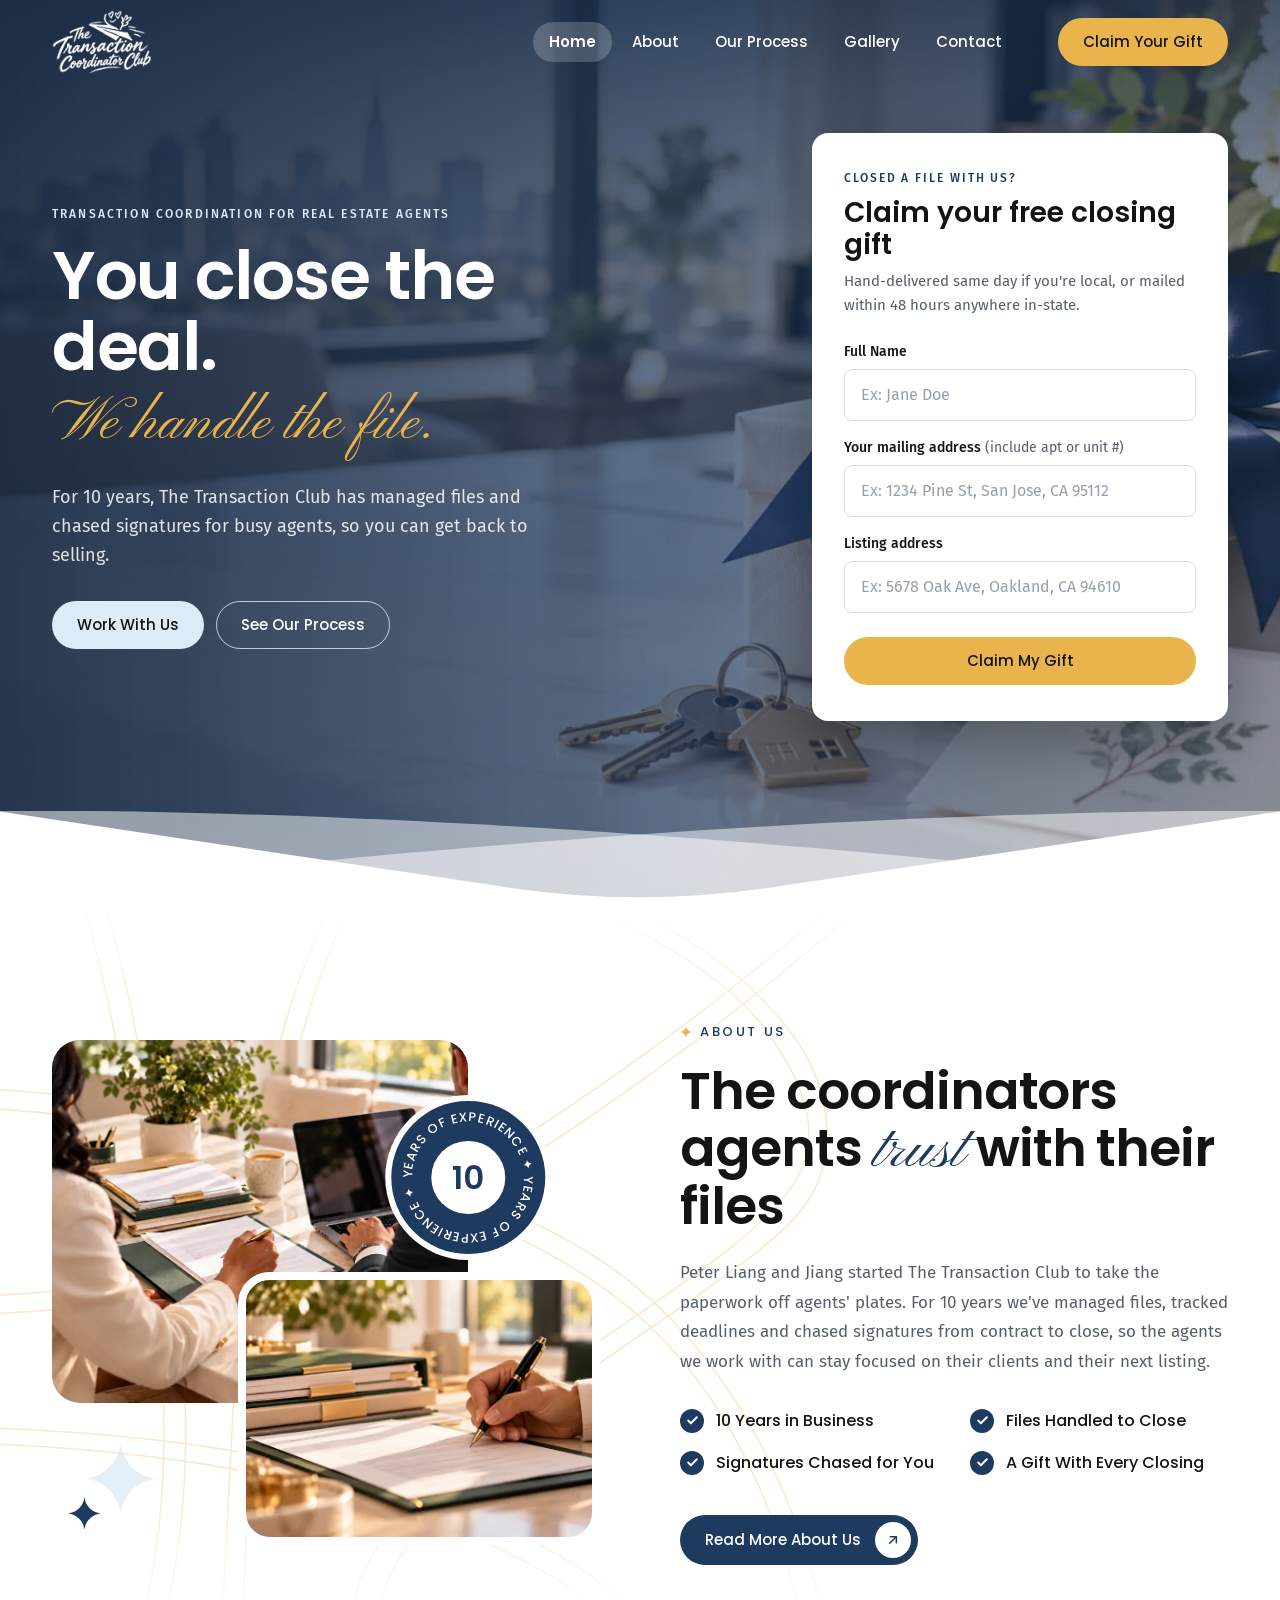
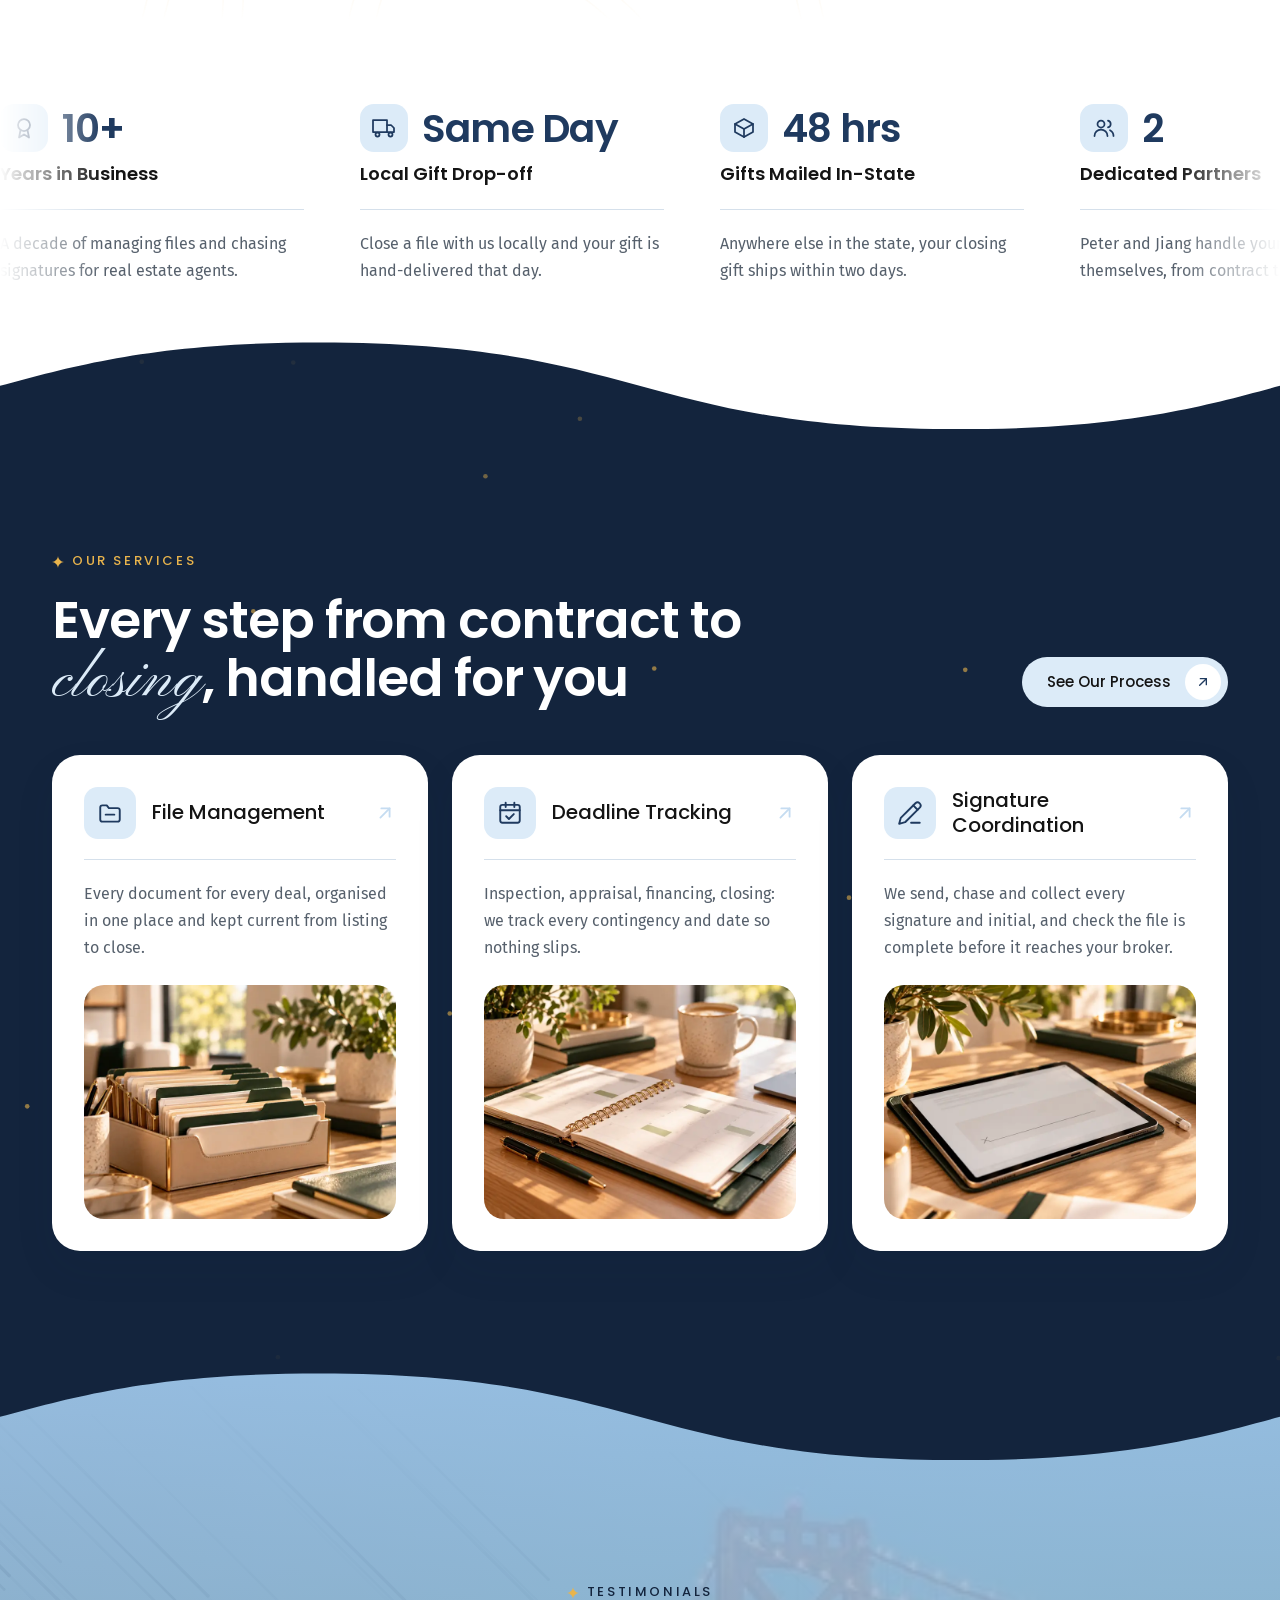
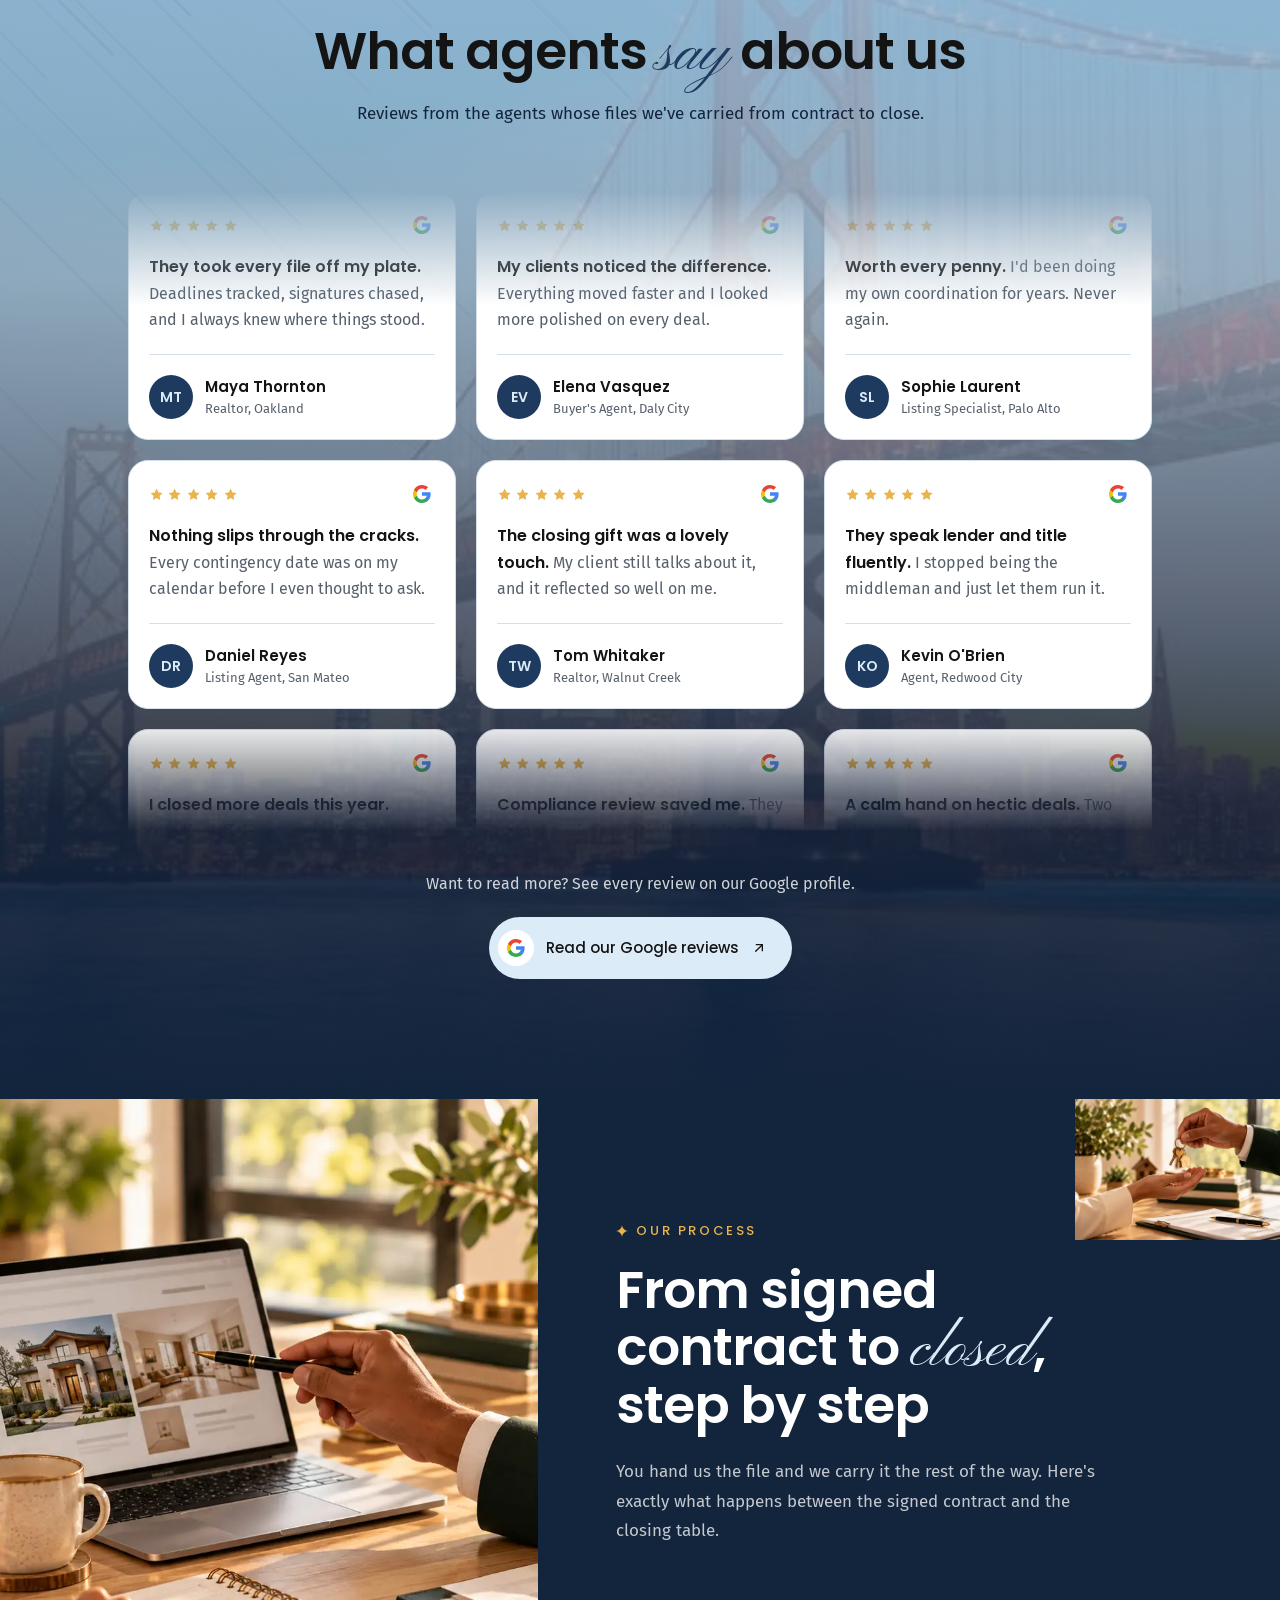
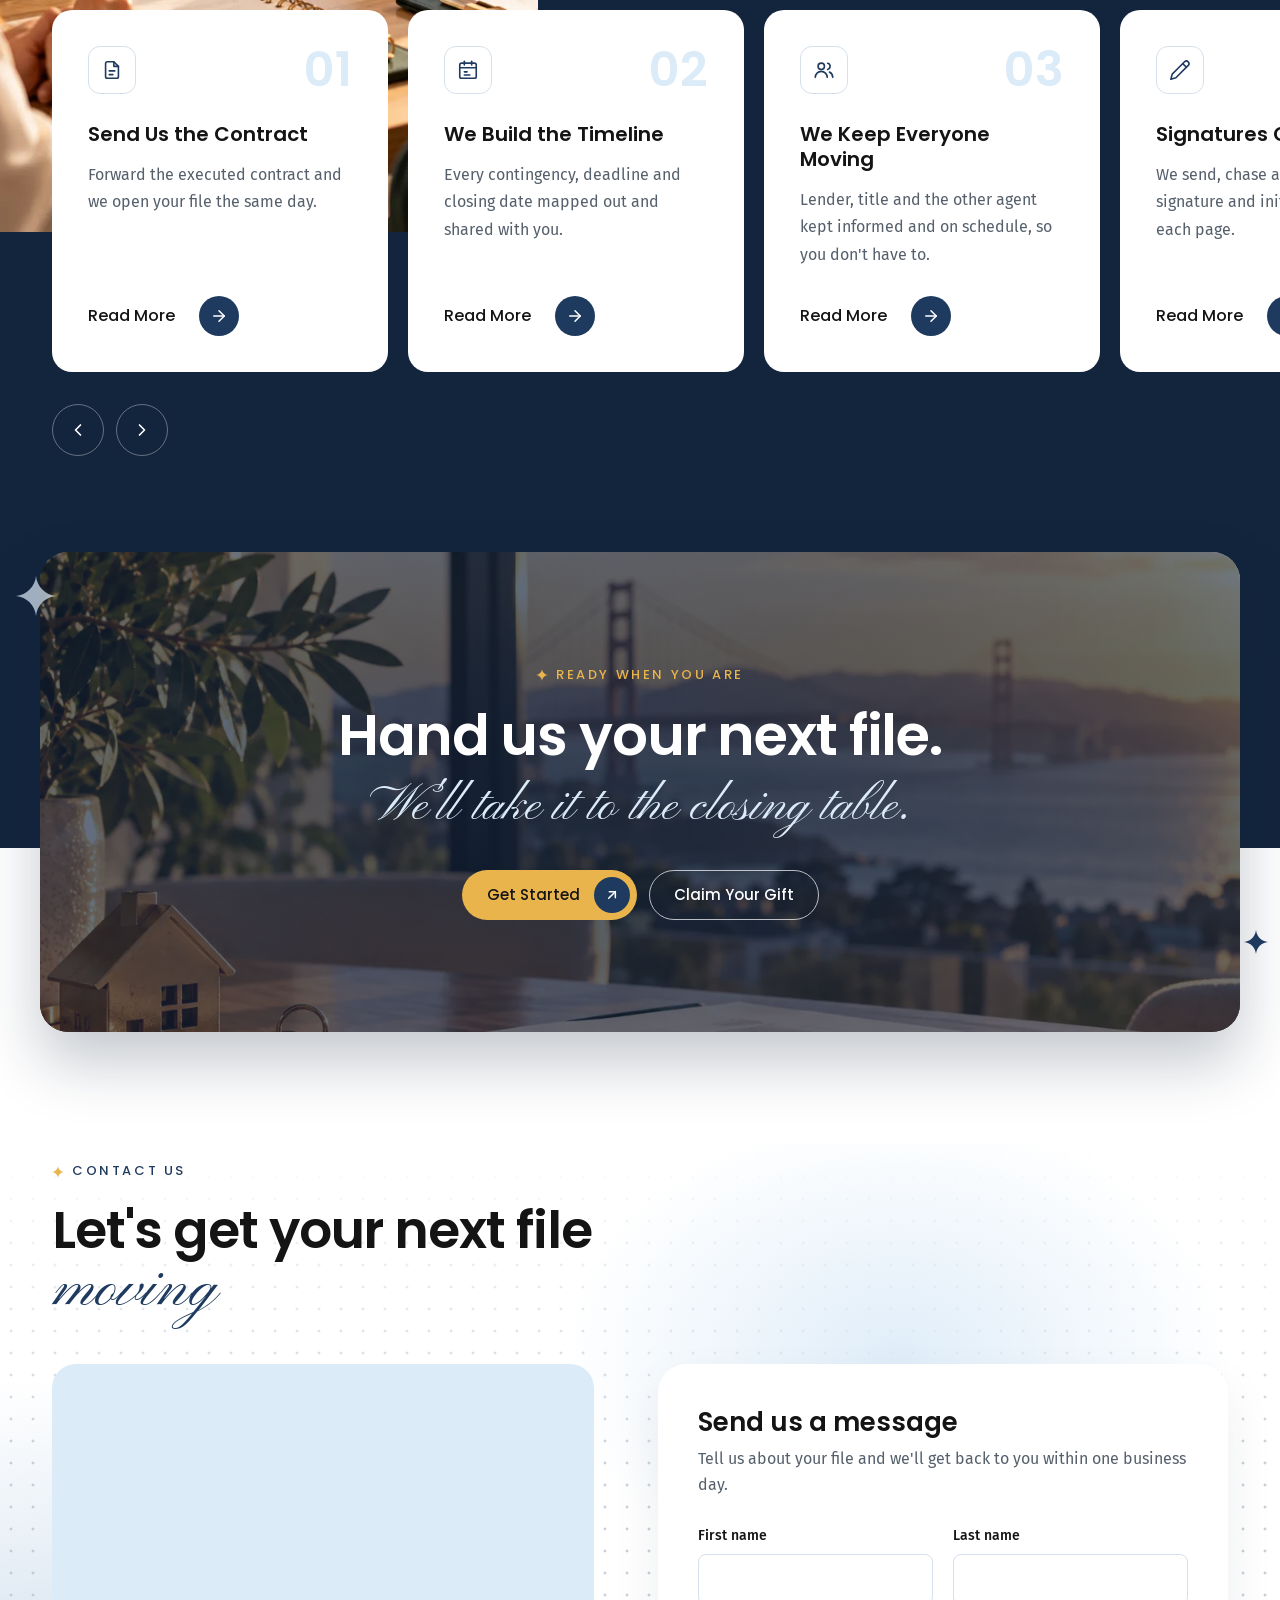
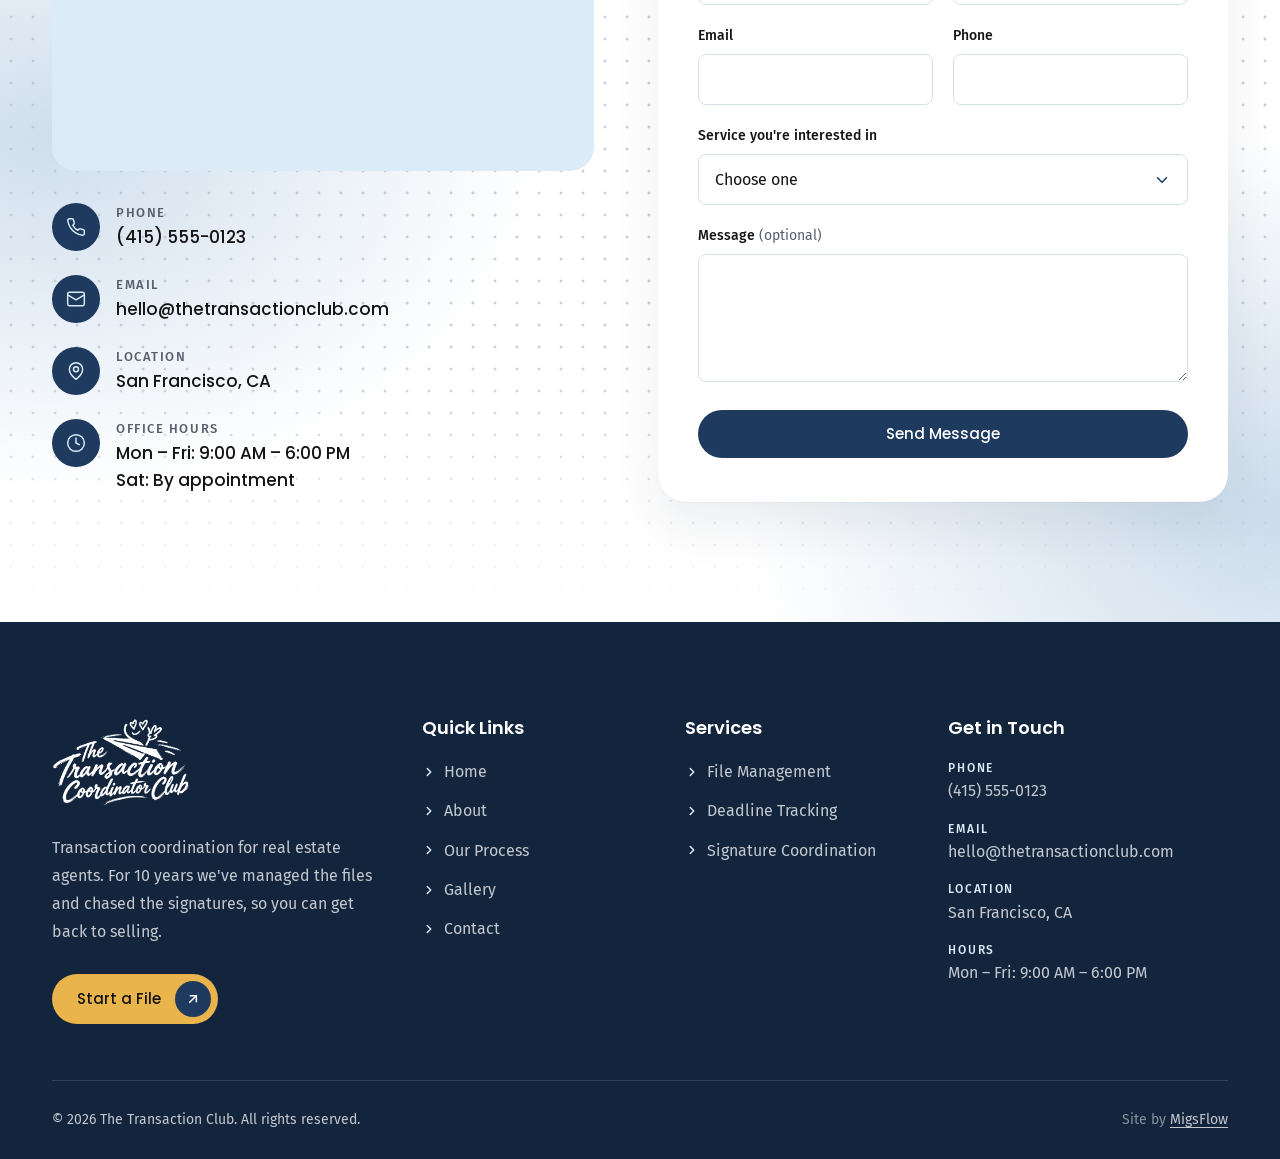
==== commit 5e7fccf8: "Updated logo" ====
--- a/index.html
+++ b/index.html
@@ -39,10 +39,16 @@
   <header class="header" id="header">
     <div class="container header__inner">
 
-      <!-- TODO: swap the text wordmark for the logo SVG once received -->
-      <a class="header__logo" href="index.html" aria-label="The Transaction Club, home">
-        <span class="header__logo-small">The</span>
-        <span class="header__logo-name">Transaction Club</span>
+      <a class="header__logo" href="index.html" aria-label="The Transaction Coordinator Club, home">
+        <!-- White version over the hero; blue version once the header turns white (CSS swaps them) -->
+        <picture class="header__logo-img header__logo-img--light">
+          <source type="image/webp" srcset="images/logos/tcc-logo-white.webp">
+          <img src="images/logos/tcc-logo-white.png" alt="" width="480" height="307" decoding="async">
+        </picture>
+        <picture class="header__logo-img header__logo-img--dark">
+          <source type="image/webp" srcset="images/logos/tcc-logo-blue.webp">
+          <img src="images/logos/tcc-logo-blue.png" alt="" width="480" height="307" decoding="async">
+        </picture>
       </a>
 
       <nav class="nav" id="nav" aria-label="Primary">
@@ -1176,10 +1182,11 @@
       <div class="footer__top">
 
         <div class="footer__brand">
-          <!-- TODO: swap the text wordmark for the logo SVG once received -->
-          <a class="footer__logo" href="index.html" aria-label="The Transaction Club, home">
-            <span class="header__logo-small">The</span>
-            <span class="header__logo-name">Transaction Club</span>
+              <a class="footer__logo" href="index.html" aria-label="The Transaction Coordinator Club, home">
+            <picture>
+              <source type="image/webp" srcset="images/logos/tcc-logo-white.webp">
+              <img src="images/logos/tcc-logo-white.png" alt="" width="480" height="307" loading="lazy" decoding="async">
+            </picture>
           </a>
           <p class="footer__blurb">
             Transaction coordination for real estate agents. For 10 years we've managed the
--- a/css/global.css
+++ b/css/global.css
@@ -595,25 +595,27 @@
   height: var(--header-height);
 }
 
-/* Text wordmark — placeholder until the client's logo arrives */
+/* Logo: white over the hero, the brand-blue version once the header turns white */
 .header__logo {
-  display: flex;
-  flex-direction: column;
-  font-family: var(--font-heading);
-  line-height: 1;
-}
-
-.header__logo-small {
-  font-size: 0.6875rem;
-  font-weight: 500;
-  letter-spacing: 0.25em;
-  text-transform: uppercase;
-}
-
-.header__logo-name {
-  font-size: 1.25rem;
-  font-weight: 600;
-  letter-spacing: -0.01em;
+  display: block;
+  flex-shrink: 0;
+}
+
+.header__logo-img img {
+  display: block;
+  width: auto;
+  height: 3.25rem;
+}
+
+.header__logo-img--dark,
+.header.is-scrolled .header__logo-img--light,
+.header.is-open .header__logo-img--light {
+  display: none;
+}
+
+.header.is-scrolled .header__logo-img--dark,
+.header.is-open .header__logo-img--dark {
+  display: block;
 }
 
 /* Mobile dropdown panel */
@@ -709,8 +711,9 @@
 }
 
 @media (min-width: 1024px) {
-  .header__logo-name {
-    font-size: 1.375rem;
+
+  .header__logo-img img {
+    height: 4rem;
   }
 
   .nav-toggle {
@@ -1359,11 +1362,13 @@
 }
 
 .footer__logo {
-  display: inline-flex;
-  flex-direction: column;
-  font-family: var(--font-heading);
-  line-height: 1;
-  color: var(--color-white);
+  display: inline-block;
+}
+
+.footer__logo img {
+  display: block;
+  width: auto;
+  height: 5.5rem;
 }
 
 .footer__blurb {
